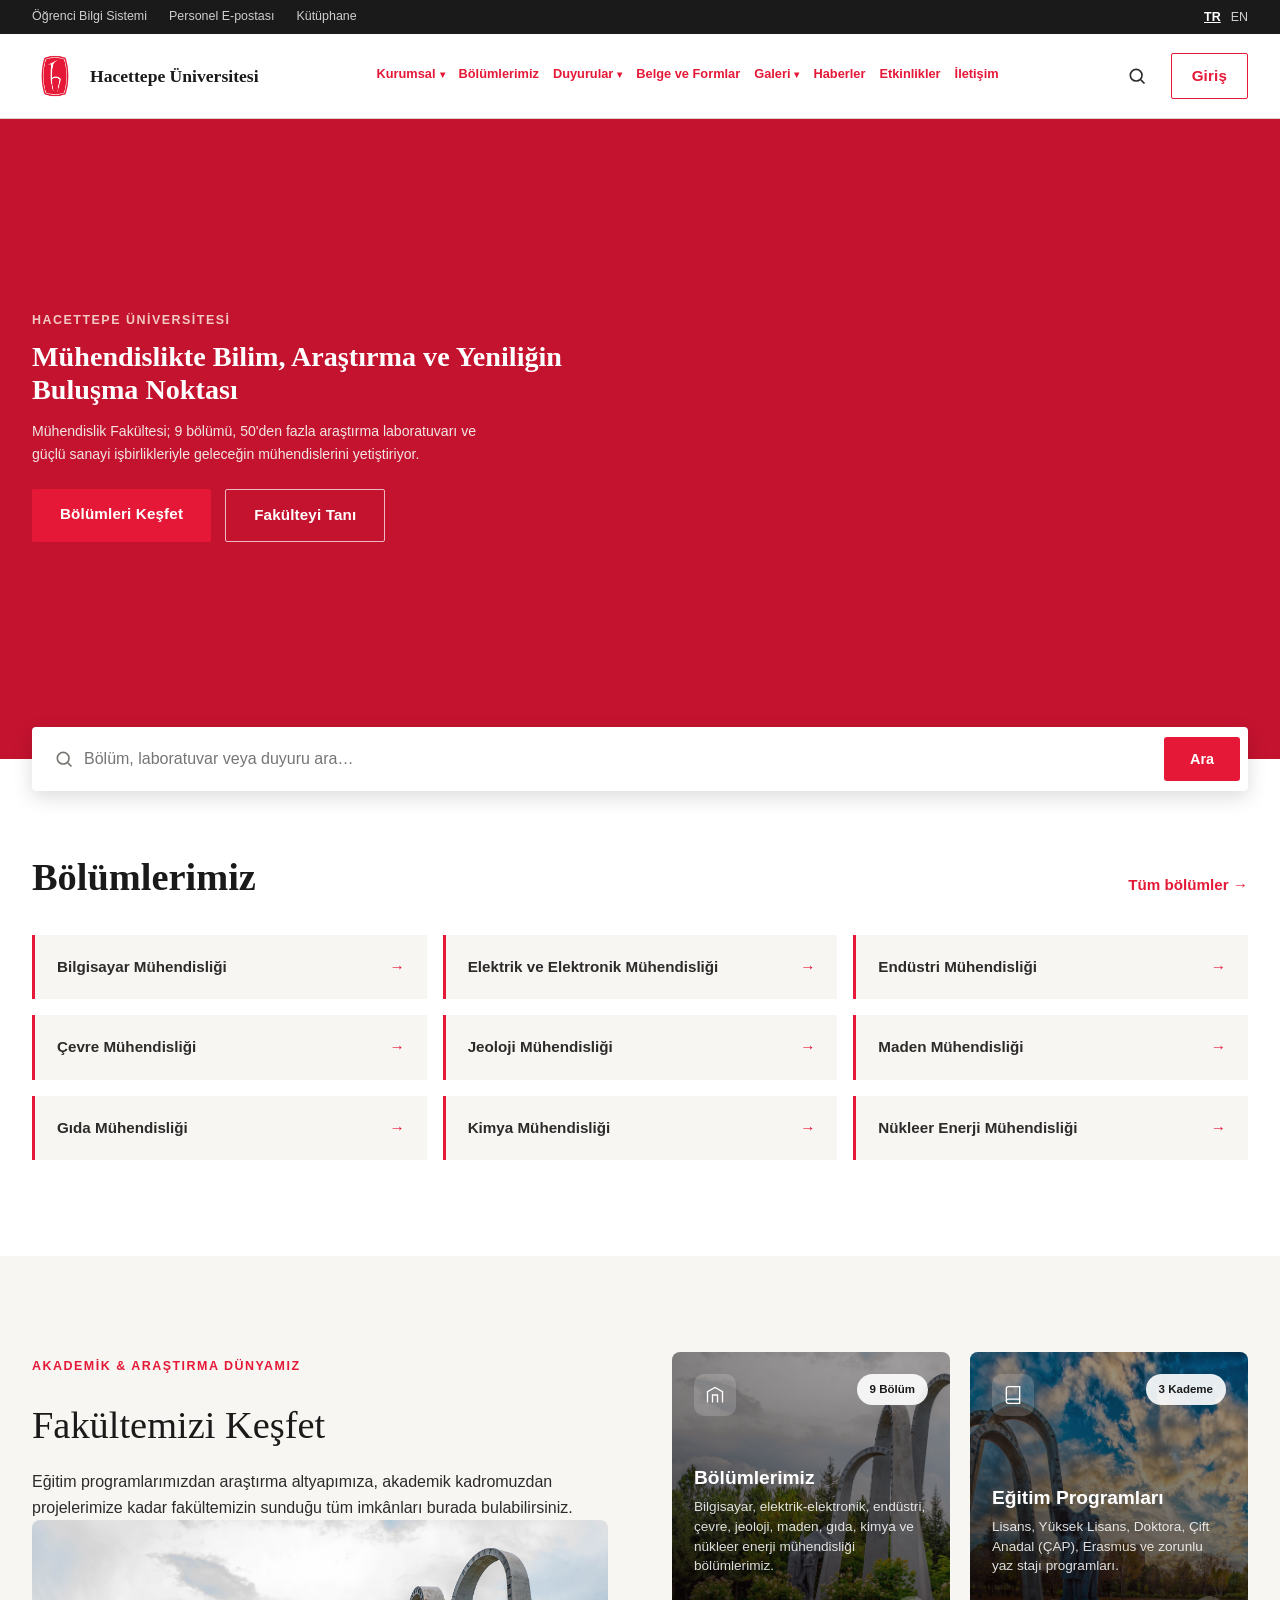
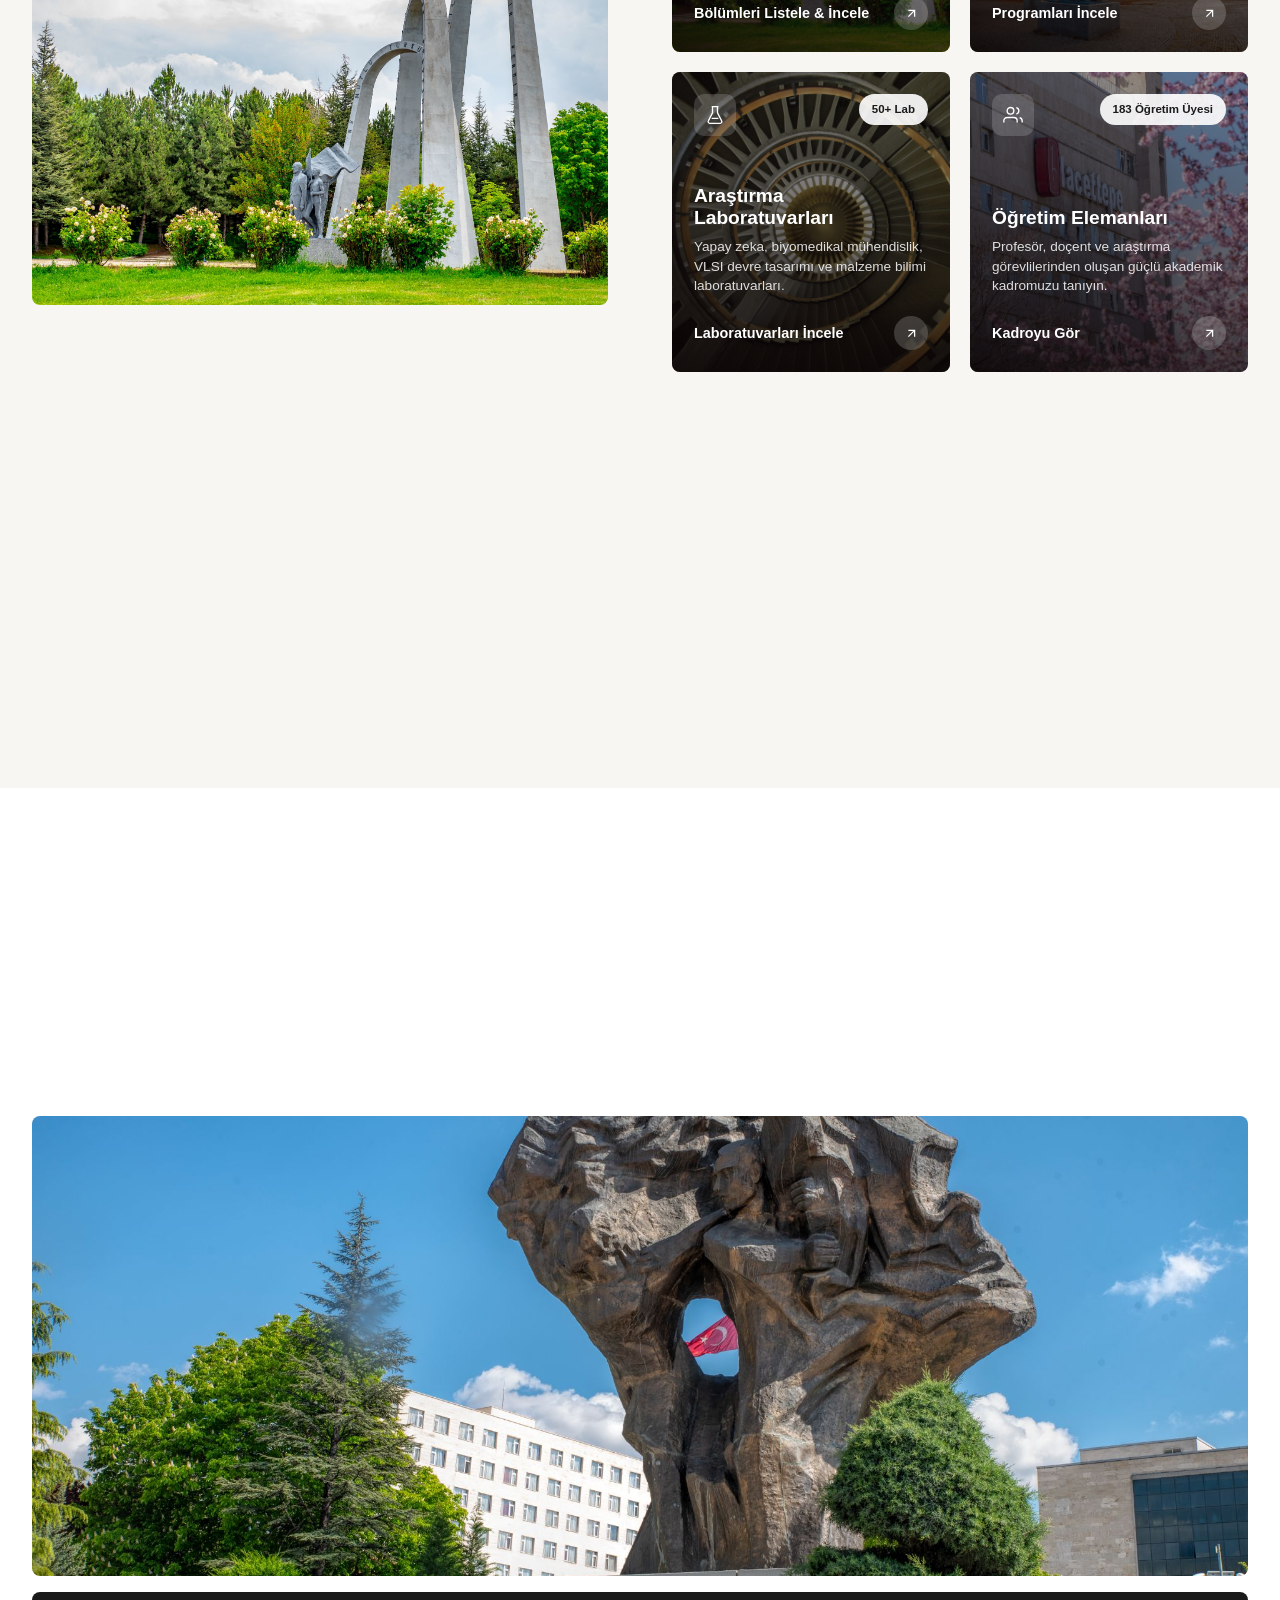
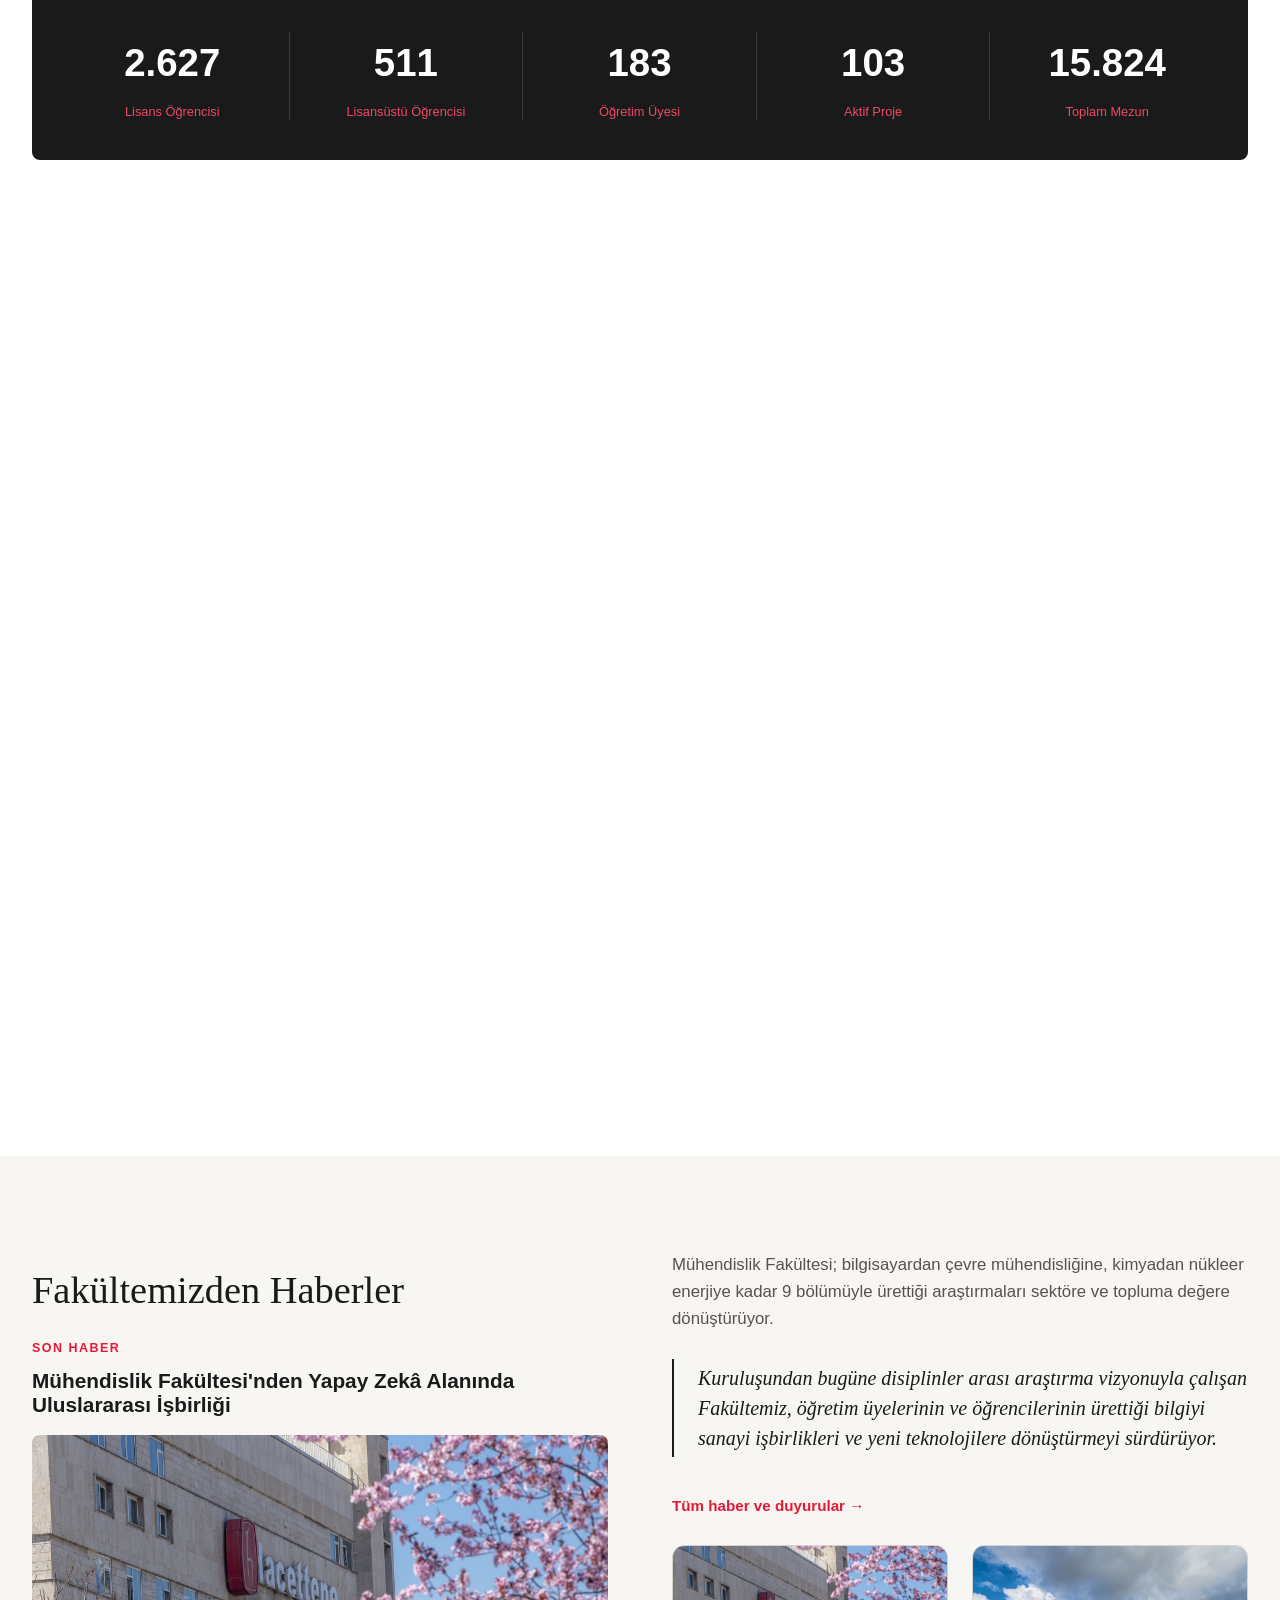
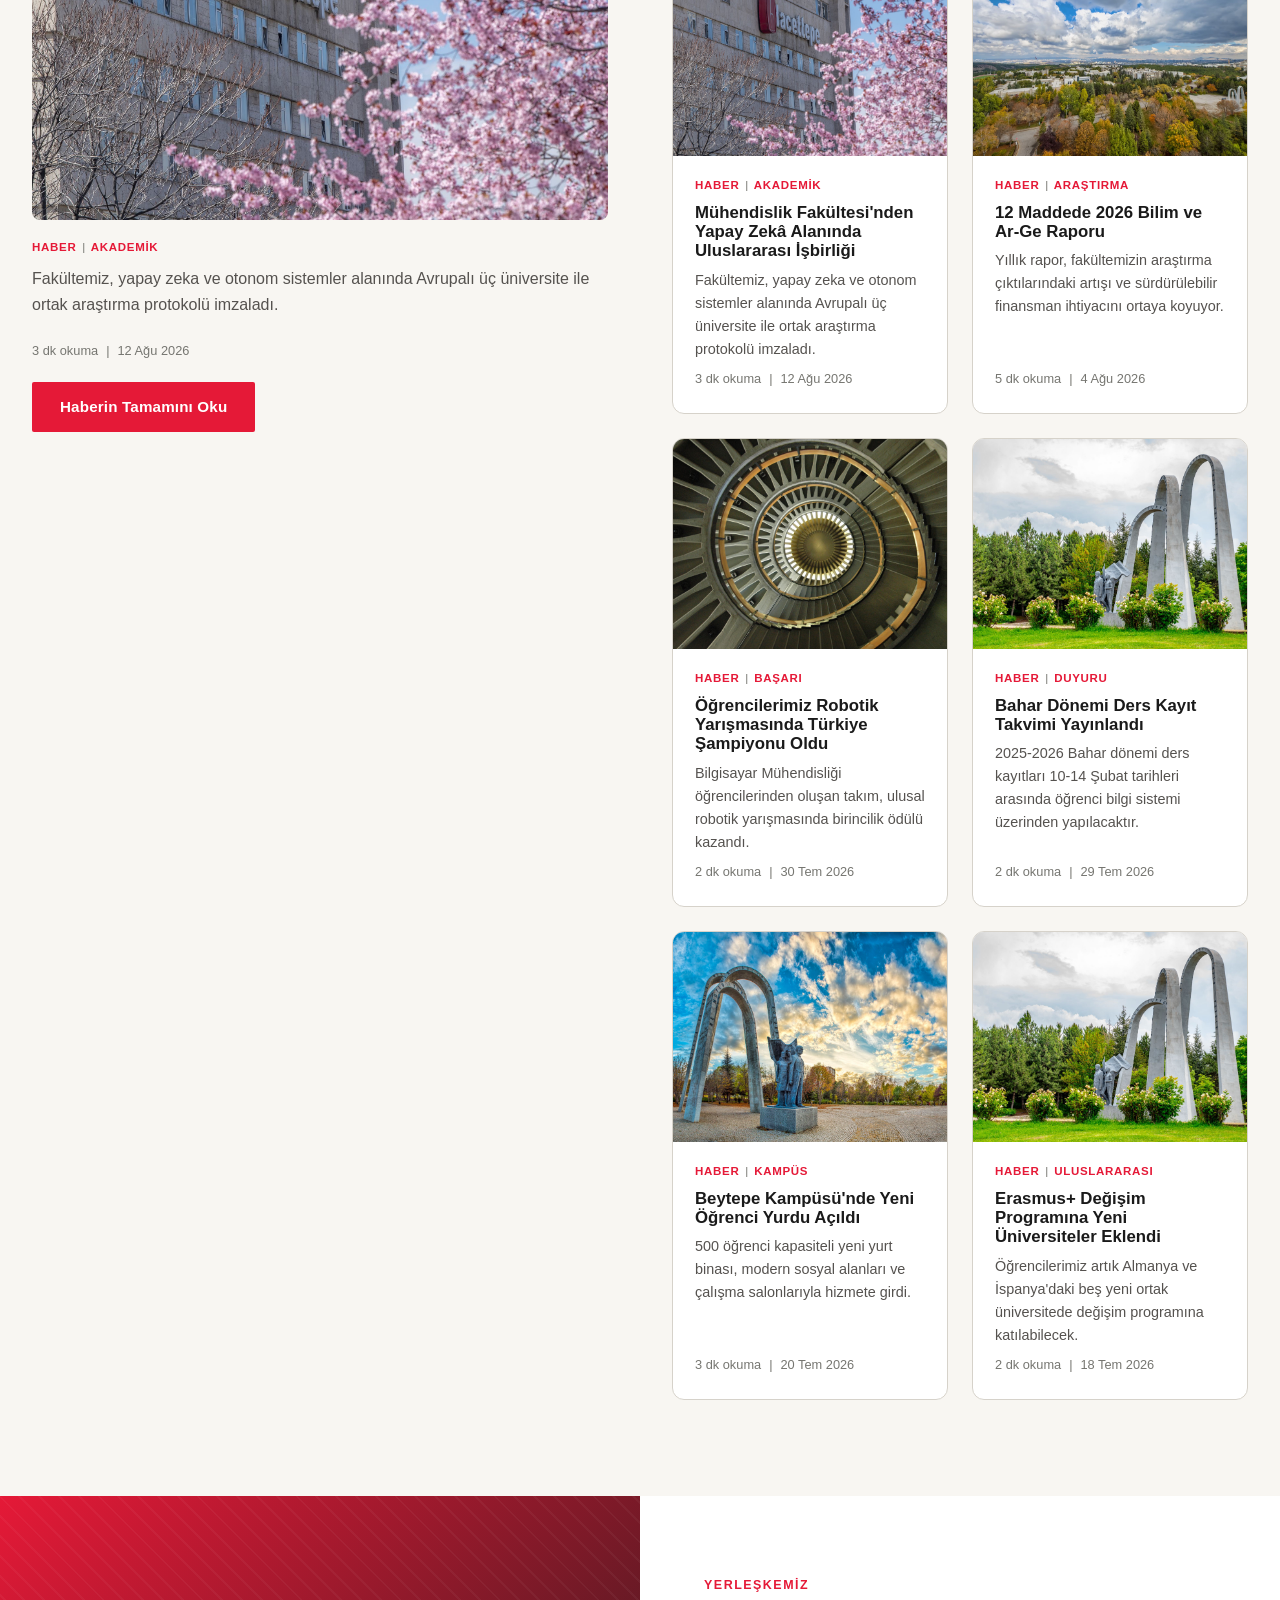
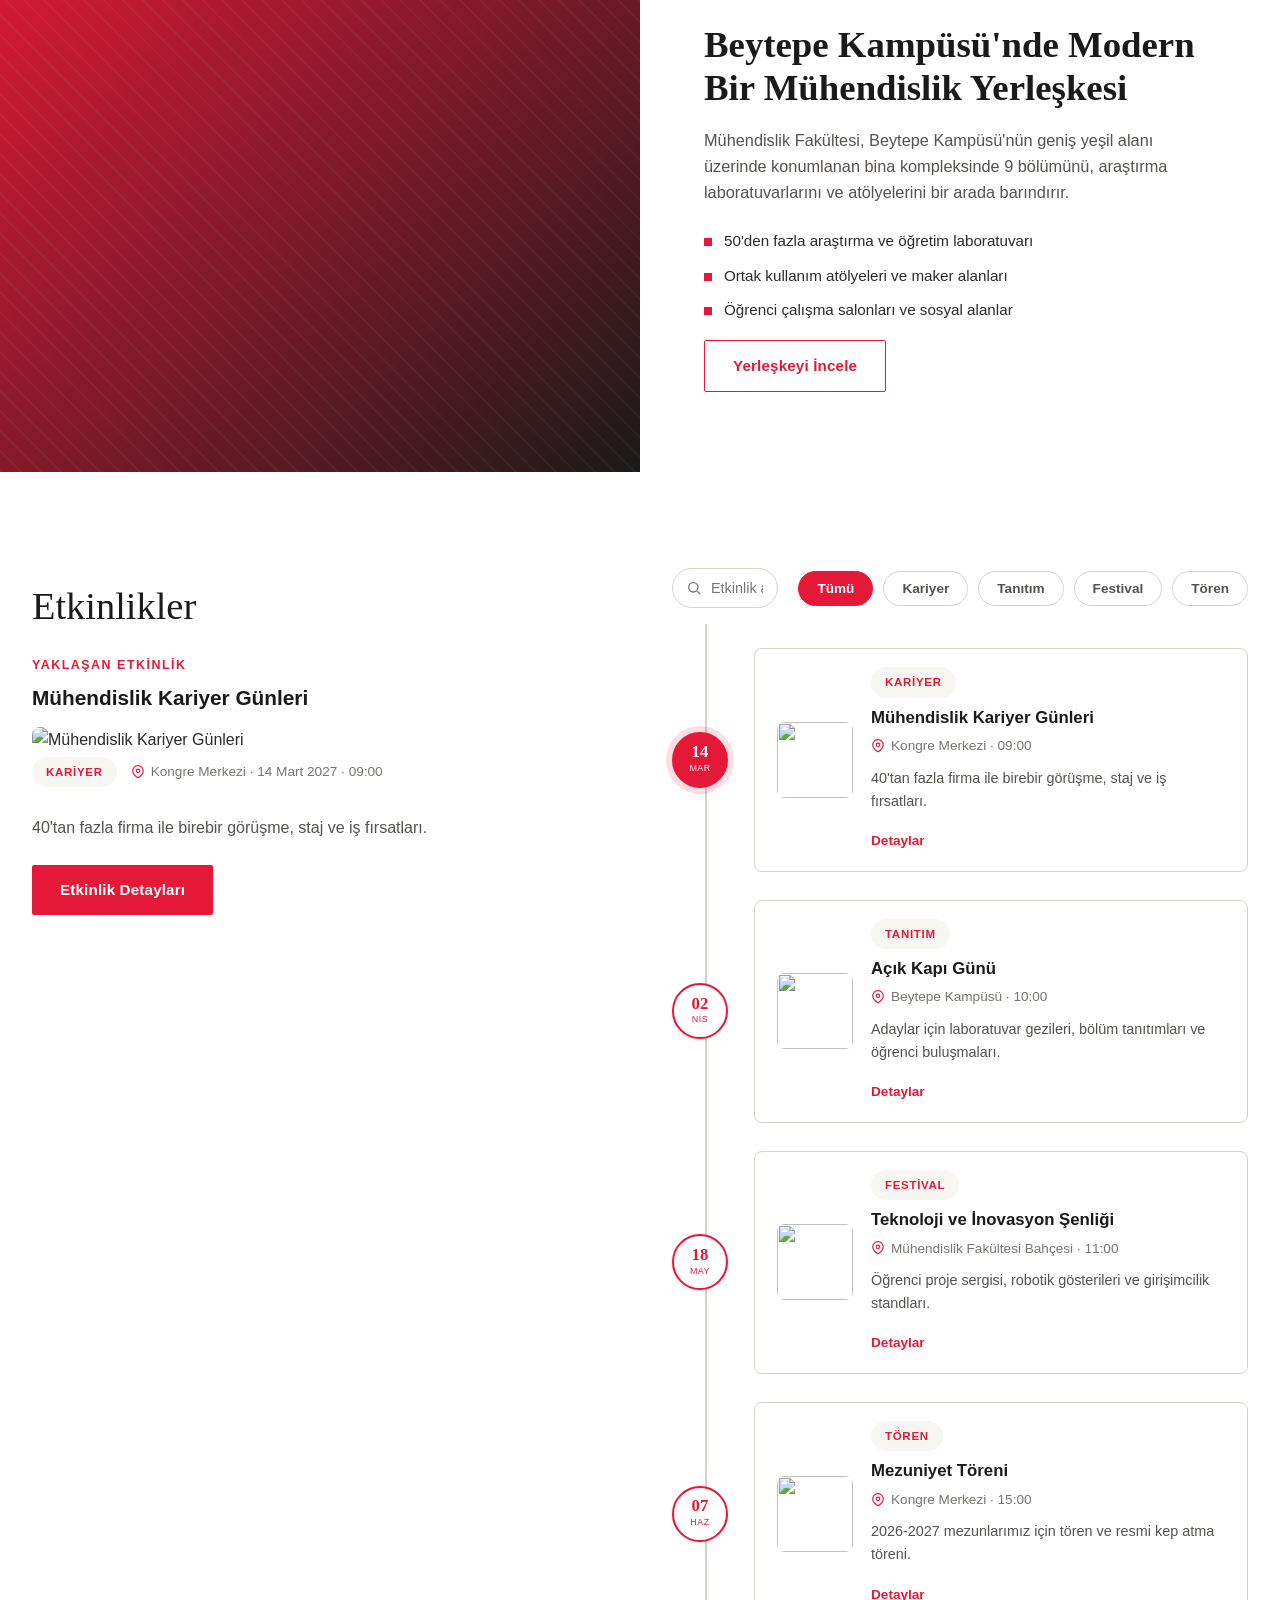
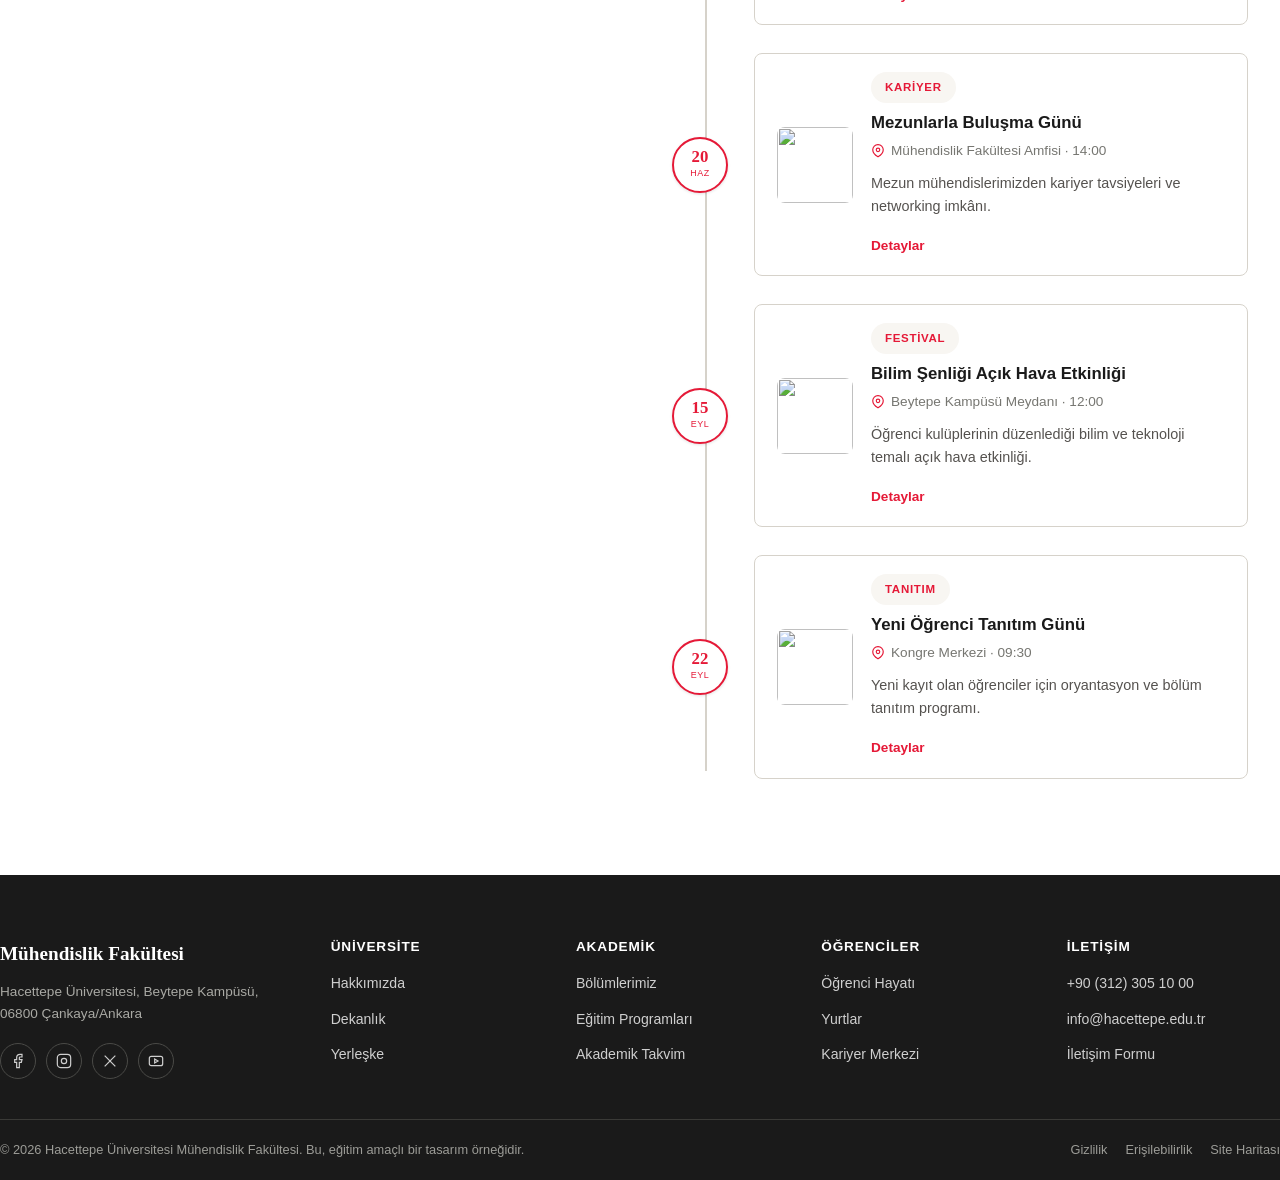
==== index.html @ c3ff2ba4 "ss" ====
<!DOCTYPE html>
<html lang="tr">
<head>
  <meta charset="UTF-8" />
  <meta name="viewport" content="width=device-width, initial-scale=1.0" />
  <title>Hacettepe Üniversitesi Mühendislik Fakültesi | Anasayfa</title>
  <meta name="description" content="Hacettepe Üniversitesi Mühendislik Fakültesi resmi web sitesi — bölümler, araştırma laboratuvarları, öğrenci hayatı ve duyurular." />
  <link rel="stylesheet" href="css/style.css" />
</head>
<body data-page="anasayfa">
  <a href="#main" class="skip-link">İçeriğe geç</a>

  <!-- ===================== ÜST YARDIMCI BAR ===================== -->
  <div class="utility-bar">
    <div class="container">
      <nav aria-label="Hızlı erişim">
        <ul>
          <li><a href="#">Öğrenci Bilgi Sistemi</a></li>
          <li><a href="#">Personel E-postası</a></li>
          <li><a href="#">Kütüphane</a></li>
        </ul>
      </nav>
      <div class="lang-switch">
        <button type="button" class="active">TR</button>
        <button type="button">EN</button>
      </div>
    </div>
  </div>

  <!-- ===================== BAŞLIK / NAVİGASYON ===================== -->
  <header class="site-header">
    <div class="container header-inner">
      <a href="index.html" class="brand">
        <img src="img/logo/hu-icon.png" alt="Hacettepe Üniversitesi Mühendislik Fakültesi" class="brand-mark" />
        <span class="brand-text">
          <span class="brand-name">Hacettepe Üniversitesi</span>
          <span class="brand-sub">Mühendislik Fakültesi</span>
        </span>
      </a>

      <nav class="primary-nav" aria-label="Ana menü">
        <ul>
          <li data-menu-item>
            <a href="hakkimizda.html" class="nav-link" data-nav-key="kurumsal" aria-expanded="false">
              Kurumsal <span class="nav-caret">▾</span>
            </a>
            <div class="mega-menu">
              <div>
                <span class="mega-col-title">Üniversite</span>
                <a href="hakkimizda.html">Tarihçe</a>
                <a href="hakkimizda.html#dekanlik">Dekanlık ve Yönetim</a>
                <a href="hakkimizda.html#yerleske">Yerleşkemiz</a>
              </div>
              <div>
                <span class="mega-col-title">Kurumsal</span>
                <a href="hakkimizda.html#sayilarla">Sayılarla Hacettepe</a>
                <a href="hakkimizda.html#kimlik">Kurumsal Kimlik</a>
                <a href="iletisim.html">İletişim Bilgileri</a>
              </div>
            </div>
          </li>

          <li>
            <a href="akademik.html" class="nav-link" data-nav-key="bolumlerimiz">Bölümlerimiz</a>
          </li>

          <li data-menu-item>
            <a href="#duyurular" class="nav-link" data-nav-key="duyurular" aria-expanded="false">
              Duyurular <span class="nav-caret">▾</span>
            </a>
            <div class="mega-menu">
              <div>
                <span class="mega-col-title">Duyuru Türleri</span>
                <a href="#duyurular">Akademik Duyurular</a>
                <a href="#duyurular">Sınav Duyuruları</a>
                <a href="#duyurular">İdari Duyurular</a>
              </div>
              <div>
                <span class="mega-col-title">Hızlı Erişim</span>
                <a href="#duyurular">Tüm Duyurular</a>
                <a href="#">Duyuru Arşivi</a>
                <a href="#">Akademik Takvim</a>
              </div>
            </div>
          </li>

          <li>
            <a href="belge-ve-formlar.html" class="nav-link" data-nav-key="belge-ve-formlar">Belge ve Formlar</a>
          </li>

          <li data-menu-item>
            <a href="ogrenci-hayati.html#galeri" class="nav-link" data-nav-key="galeri" aria-expanded="false">
              Galeri <span class="nav-caret">▾</span>
            </a>
            <div class="mega-menu">
              <div>
                <span class="mega-col-title">Görseller</span>
                <a href="ogrenci-hayati.html#galeri">Kampüs Galerisi</a>
                <a href="ogrenci-hayati.html#galeri">Etkinlik Galerisi</a>
              </div>
              <div>
                <span class="mega-col-title">Medya</span>
                <a href="#">Video Galerisi</a>
                <a href="ogrenci-hayati.html">Öğrenci Hayatı</a>
              </div>
            </div>
          </li>

          <li>
            <a href="#duyurular" class="nav-link" data-nav-key="haberler">Haberler</a>
          </li>

          <li>
            <a href="#etkinlikler" class="nav-link" data-nav-key="etkinlikler">Etkinlikler</a>
          </li>

          <li>
            <a href="iletisim.html" class="nav-link" data-nav-key="iletisim">İletişim</a>
          </li>
        </ul>
      </nav>

      <div class="header-actions">
        <button class="icon-btn search-desktop" data-search-open aria-label="Ara">
          <svg viewBox="0 0 24 24" fill="none" stroke="currentColor" stroke-width="2"><circle cx="11" cy="11" r="7"/><line x1="21" y1="21" x2="16.65" y2="16.65"/></svg>
        </button>
        <a href="#" class="btn btn-outline-dark" style="padding:10px 20px;">Giriş</a>
        <button class="menu-toggle" aria-label="Menüyü aç/kapat" aria-expanded="false">
          <span></span><span></span><span></span>
        </button>
      </div>
    </div>
  </header>

  <!-- Arama paneli -->
  <div class="search-overlay">
    <div class="search-panel">
      <div class="container">
        <button class="search-close" aria-label="Aramayı kapat">&times;</button>
        <form role="search">
          <input type="search" placeholder="Sitede ara: bölüm, akademisyen, duyuru…" aria-label="Site içi arama" />
          <button type="submit" class="search-submit">Ara</button>
        </form>
        <div class="search-suggest">
          <span>Popüler:</span>
          <a href="akademik.html">Bölümlerimiz</a>
          <a href="#">Akademik Takvim</a>
          <a href="ogrenci-hayati.html">Yurt Başvurusu</a>
          <a href="iletisim.html">İletişim</a>
        </div>
      </div>
    </div>
  </div>

  <main id="main">
    <!-- ===================== HERO ===================== -->
    <section class="hero">
      <video class="hero-bg" autoplay muted loop playsinline>
        <source src="video/video.mp4" type="video/mp4" />
      </video>
      <div class="container hero-inner">
        <span class="eyebrow">Hacettepe Üniversitesi</span>
        <h1>Mühendislikte Bilim, Araştırma ve Yeniliğin Buluşma Noktası</h1>
        <p class="lead">
          Mühendislik Fakültesi; 9 bölümü, 50'den fazla araştırma
          laboratuvarı ve güçlü sanayi işbirlikleriyle geleceğin
          mühendislerini yetiştiriyor.
        </p>
        <div class="hero-cta">
          <a href="akademik.html" class="btn btn-primary">Bölümleri Keşfet</a>
          <a href="hakkimizda.html" class="btn btn-outline">Fakülteyi Tanı</a>
        </div>
      </div>

      <div class="hero-search container">
        <form role="search">
          <svg viewBox="0 0 24 24" fill="none" stroke="#767671" stroke-width="2" width="20" height="20"><circle cx="11" cy="11" r="7"/><line x1="21" y1="21" x2="16.65" y2="16.65"/></svg>
          <input type="search" placeholder="Bölüm, laboratuvar veya duyuru ara…" aria-label="Ara" />
          <button type="submit">Ara</button>
        </form>
      </div>
    </section>

    <!-- ===================== BÖLÜMLERİMİZ ===================== -->
    <section class="departments-section">
      <div class="container">
        <div class="section-head reveal">
          <h2>Bölümlerimiz</h2>
          <a href="akademik.html" class="section-link">Tüm bölümler</a>
        </div>
        <div class="dept-grid">
          <a href="akademik.html" class="dept-chip reveal">Bilgisayar Mühendisliği</a>
          <a href="akademik.html" class="dept-chip reveal">Elektrik ve Elektronik Mühendisliği</a>
          <a href="akademik.html" class="dept-chip reveal">Endüstri Mühendisliği</a>
          <a href="akademik.html" class="dept-chip reveal">Çevre Mühendisliği</a>
          <a href="akademik.html" class="dept-chip reveal">Jeoloji Mühendisliği</a>
          <a href="akademik.html" class="dept-chip reveal">Maden Mühendisliği</a>
          <a href="akademik.html" class="dept-chip reveal">Gıda Mühendisliği</a>
          <a href="akademik.html" class="dept-chip reveal">Kimya Mühendisliği</a>
          <a href="akademik.html" class="dept-chip reveal">Nükleer Enerji Mühendisliği</a>
        </div>
      </div>
    </section>

    <!-- ===================== FAKÜLTEMİZİ KEŞFET ===================== -->
    <section class="discover-section">
      <div class="container sticky-split">
        <div class="sticky-col reveal">
          <span class="eyebrow">Akademik &amp; Araştırma Dünyamız</span>
          <h2 class="light-heading">Fakültemizi Keşfet</h2>
          <p class="lead-text">
            Eğitim programlarımızdan araştırma altyapımıza, akademik
            kadromuzdan projelerimize kadar fakültemizin sunduğu tüm
            imkânları burada bulabilirsiniz.
          </p>
          <div class="sticky-image">
            <img src="img/slider/slide-2.jpg" alt="Beytepe Kampüsü'ndeki kemer anıtı" />
          </div>
        </div>

        <div class="scroll-col">
          <div class="discover-grid">
            <a class="discover-card reveal" href="akademik.html">
              <img src="img/slider/slide-2.jpg" alt="" />
              <div class="discover-top">
                <span class="discover-icon"><svg viewBox="0 0 24 24" fill="none" stroke="currentColor" stroke-width="1.6"><path d="M3 21V8l9-5 9 5v13"/><path d="M9 21V12h6v9"/></svg></span>
                <span class="discover-badge">9 Bölüm</span>
              </div>
              <div class="discover-body">
                <h3>Bölümlerimiz</h3>
                <p>Bilgisayar, elektrik-elektronik, endüstri, çevre, jeoloji, maden, gıda, kimya ve nükleer enerji mühendisliği bölümlerimiz.</p>
                <div class="discover-footer">
                  <span class="link-label">Bölümleri Listele &amp; İncele</span>
                  <span class="discover-arrow"><svg viewBox="0 0 24 24" fill="none" stroke="currentColor" stroke-width="2"><line x1="7" y1="17" x2="17" y2="7"/><polyline points="7 7 17 7 17 17"/></svg></span>
                </div>
              </div>
            </a>

            <a class="discover-card reveal" href="akademik.html">
              <img src="img/slider/slide-1.jpg" alt="" />
              <div class="discover-top">
                <span class="discover-icon"><svg viewBox="0 0 24 24" fill="none" stroke="currentColor" stroke-width="1.6"><path d="M4 19.5A2.5 2.5 0 0 1 6.5 17H20"/><path d="M6.5 2H20v20H6.5A2.5 2.5 0 0 1 4 19.5v-15A2.5 2.5 0 0 1 6.5 2z"/></svg></span>
                <span class="discover-badge">3 Kademe</span>
              </div>
              <div class="discover-body">
                <h3>Eğitim Programları</h3>
                <p>Lisans, Yüksek Lisans, Doktora, Çift Anadal (ÇAP), Erasmus ve zorunlu yaz stajı programları.</p>
                <div class="discover-footer">
                  <span class="link-label">Programları İncele</span>
                  <span class="discover-arrow"><svg viewBox="0 0 24 24" fill="none" stroke="currentColor" stroke-width="2"><line x1="7" y1="17" x2="17" y2="7"/><polyline points="7 7 17 7 17 17"/></svg></span>
                </div>
              </div>
            </a>

            <a class="discover-card reveal" href="hakkimizda.html#laboratuvarlar">
              <img src="img/slider/slide-7824.jpg" alt="" />
              <div class="discover-top">
                <span class="discover-icon"><svg viewBox="0 0 24 24" fill="none" stroke="currentColor" stroke-width="1.6"><path d="M9 2v7.5L4 19a2 2 0 0 0 1.8 3h12.4a2 2 0 0 0 1.8-3l-5-9.5V2"/><line x1="8" y1="2" x2="16" y2="2"/><line x1="8" y1="16" x2="16" y2="16"/></svg></span>
                <span class="discover-badge">50+ Lab</span>
              </div>
              <div class="discover-body">
                <h3>Araştırma Laboratuvarları</h3>
                <p>Yapay zeka, biyomedikal mühendislik, VLSI devre tasarımı ve malzeme bilimi laboratuvarları.</p>
                <div class="discover-footer">
                  <span class="link-label">Laboratuvarları İncele</span>
                  <span class="discover-arrow"><svg viewBox="0 0 24 24" fill="none" stroke="currentColor" stroke-width="2"><line x1="7" y1="17" x2="17" y2="7"/><polyline points="7 7 17 7 17 17"/></svg></span>
                </div>
              </div>
            </a>

            <a class="discover-card reveal" href="hakkimizda.html">
              <img src="img/slider/slide-1731.jpg" alt="" />
              <div class="discover-top">
                <span class="discover-icon"><svg viewBox="0 0 24 24" fill="none" stroke="currentColor" stroke-width="1.6"><path d="M17 21v-2a4 4 0 0 0-4-4H5a4 4 0 0 0-4 4v2"/><circle cx="9" cy="7" r="4"/><path d="M23 21v-2a4 4 0 0 0-3-3.87"/><path d="M16 3.13a4 4 0 0 1 0 7.75"/></svg></span>
                <span class="discover-badge">183 Öğretim Üyesi</span>
              </div>
              <div class="discover-body">
                <h3>Öğretim Elemanları</h3>
                <p>Profesör, doçent ve araştırma görevlilerinden oluşan güçlü akademik kadromuzu tanıyın.</p>
                <div class="discover-footer">
                  <span class="link-label">Kadroyu Gör</span>
                  <span class="discover-arrow"><svg viewBox="0 0 24 24" fill="none" stroke="currentColor" stroke-width="2"><line x1="7" y1="17" x2="17" y2="7"/><polyline points="7 7 17 7 17 17"/></svg></span>
                </div>
              </div>
            </a>

            <a class="discover-card reveal" href="#">
              <img src="img/slider/slide-3.jpg" alt="" />
              <div class="discover-top">
                <span class="discover-icon"><svg viewBox="0 0 24 24" fill="none" stroke="currentColor" stroke-width="1.6"><path d="M4 19.5A2.5 2.5 0 0 1 6.5 17H20"/><path d="M6.5 2H20v20H6.5A2.5 2.5 0 0 1 4 19.5v-15A2.5 2.5 0 0 1 6.5 2z"/></svg></span>
                <span class="discover-badge">Hakemli</span>
              </div>
              <div class="discover-body">
                <h3>Dergiler</h3>
                <p>Mühendislik Bilimleri Dergisi ve bölümlerimize bağlı hakemli akademik yayınlara erişin.</p>
                <div class="discover-footer">
                  <span class="link-label">Dergileri Aç</span>
                  <span class="discover-arrow"><svg viewBox="0 0 24 24" fill="none" stroke="currentColor" stroke-width="2"><line x1="7" y1="17" x2="17" y2="7"/><polyline points="7 7 17 7 17 17"/></svg></span>
                </div>
              </div>
            </a>

            <a class="discover-card reveal" href="#">
              <img src="img/slider/slide-8613.jpg" alt="" />
              <div class="discover-top">
                <span class="discover-icon"><svg viewBox="0 0 24 24" fill="none" stroke="currentColor" stroke-width="1.6"><path d="M13 2 3 14h9l-1 8 10-12h-9l1-8z"/></svg></span>
                <span class="discover-badge">103 Proje</span>
              </div>
              <div class="discover-body">
                <h3>Projeler &amp; İşbirlikleri</h3>
                <p>TÜBİTAK destekli araştırmalar, AB Horizon Europe konsorsiyumları ve sanayi Ar-Ge işbirlikleri.</p>
                <div class="discover-footer">
                  <span class="link-label">Projeleri Göster</span>
                  <span class="discover-arrow"><svg viewBox="0 0 24 24" fill="none" stroke="currentColor" stroke-width="2"><line x1="7" y1="17" x2="17" y2="7"/><polyline points="7 7 17 7 17 17"/></svg></span>
                </div>
              </div>
            </a>
          </div>
        </div>
      </div>
    </section>

    <!-- ===================== RAKAMLARLA FAKÜLTEMİZ ===================== -->
    <section class="stats-band">
      <div class="container">
        <div class="stats-intro reveal">
          <h2>Rakamlarla Fakültemiz</h2>
          <p>
            Disiplinler arası araştırmalarımızı somut etkiye dönüştürmek için
            güçlü bir akademik kadroya, geniş bir öğrenci topluluğuna ve
            aktif araştırma projelerine sahibiz.
          </p>
          <a href="hakkimizda.html" class="badge-pill">Etkimiz</a>
        </div>

        <div class="stats-photo reveal">
          <img src="img/slider/slide-3.jpg" alt="Beytepe Kampüsü'ndeki anıt, akşam ışığında" />
        </div>

        <div class="stats-strip reveal">
          <div class="stats-grid">
            <div class="stat-item">
              <div class="stat-number" data-count-to="2627">0</div>
              <div class="stat-label">Lisans Öğrencisi</div>
            </div>
            <div class="stat-item">
              <div class="stat-number" data-count-to="511">0</div>
              <div class="stat-label">Lisansüstü Öğrencisi</div>
            </div>
            <div class="stat-item">
              <div class="stat-number" data-count-to="183">0</div>
              <div class="stat-label">Öğretim Üyesi</div>
            </div>
            <div class="stat-item">
              <div class="stat-number" data-count-to="103">0</div>
              <div class="stat-label">Aktif Proje</div>
            </div>
            <div class="stat-item">
              <div class="stat-number" data-count-to="15824">0</div>
              <div class="stat-label">Toplam Mezun</div>
            </div>
          </div>
        </div>
      </div>
    </section>

    <!-- ===================== TANITIM VİDEOSU ===================== -->
    <div class="video-fixed-layer">
      <video class="video-fixed-media" autoplay muted loop playsinline>
        <source src="video/video.mp4" type="video/mp4" />
      </video>
    </div>
    <section class="video-reveal-spacer"></section>

    <!-- ===================== HABERLER / DUYURULAR ===================== -->
    <section class="news-section" id="duyurular">
      <div class="container sticky-split">
        <div class="sticky-col reveal">
          <h2 class="light-heading">Fakültemizden Haberler</h2>
          <span class="eyebrow">Son Haber</span>
          <h3 class="featured-event-title">Mühendislik Fakültesi'nden Yapay Zekâ Alanında Uluslararası İşbirliği</h3>
          <div class="sticky-image">
            <img src="img/slider/slide-1731.jpg" alt="Mühendislik Fakültesi binası önünde çekilmiş tanıtım görüntüsü" />
          </div>
          <span class="newsfeed-tag featured-news-tag">Haber <span>|</span> Akademik</span>
          <p class="sticky-col-text">Fakültemiz, yapay zeka ve otonom sistemler alanında Avrupalı üç üniversite ile ortak araştırma protokolü imzaladı.</p>
          <div class="spotlight-meta featured-news-meta"><span>3 dk okuma</span><span>|</span><span>12 Ağu 2026</span></div>
          <a href="#" class="btn btn-primary">Haberin Tamamını Oku</a>
        </div>

        <div class="scroll-col">
          <p class="lead-text">
            Mühendislik Fakültesi; bilgisayardan çevre mühendisliğine, kimyadan
            nükleer enerjiye kadar 9 bölümüyle ürettiği araştırmaları sektöre
            ve topluma değere dönüştürüyor.
          </p>

          <blockquote class="pull-quote">
            Kuruluşundan bugüne disiplinler arası araştırma vizyonuyla
            çalışan Fakültemiz, öğretim üyelerinin ve öğrencilerinin
            ürettiği bilgiyi sanayi işbirlikleri ve yeni teknolojilere
            dönüştürmeyi sürdürüyor.
          </blockquote>

          <a href="#" class="section-link">Tüm haber ve duyurular</a>

          <div class="spotlight-grid" id="spotlight-grid">
            <a class="newsfeed-card reveal" href="#">
              <div class="newsfeed-media">
                <img src="img/slider/slide-1731.jpg" alt="Mühendislik Fakültesi binası önünde çekilmiş tanıtım görüntüsü" />
              </div>
              <div class="newsfeed-body">
                <span class="newsfeed-tag">Haber <span>|</span> Akademik</span>
                <h3>Mühendislik Fakültesi'nden Yapay Zekâ Alanında Uluslararası İşbirliği</h3>
                <p>Fakültemiz, yapay zeka ve otonom sistemler alanında Avrupalı üç üniversite ile ortak araştırma protokolü imzaladı.</p>
                <div class="spotlight-meta"><span>3 dk okuma</span><span>|</span><span>12 Ağu 2026</span></div>
              </div>
            </a>

            <a class="newsfeed-card reveal" href="#">
              <div class="newsfeed-media">
                <img src="img/slider/slide-8613.jpg" alt="Beytepe Kampüsü'nün kuş bakışı görünümü" />
              </div>
              <div class="newsfeed-body">
                <span class="newsfeed-tag">Haber <span>|</span> Araştırma</span>
                <h3>12 Maddede 2026 Bilim ve Ar-Ge Raporu</h3>
                <p>Yıllık rapor, fakültemizin araştırma çıktılarındaki artışı ve sürdürülebilir finansman ihtiyacını ortaya koyuyor.</p>
                <div class="spotlight-meta"><span>5 dk okuma</span><span>|</span><span>4 Ağu 2026</span></div>
              </div>
            </a>

            <a class="newsfeed-card reveal" href="#">
              <div class="newsfeed-media">
                <img src="img/slider/slide-7824.jpg" alt="Mühendislik Fakültesi'nde spiral bir merdiven boşluğu" />
              </div>
              <div class="newsfeed-body">
                <span class="newsfeed-tag">Haber <span>|</span> Başarı</span>
                <h3>Öğrencilerimiz Robotik Yarışmasında Türkiye Şampiyonu Oldu</h3>
                <p>Bilgisayar Mühendisliği öğrencilerinden oluşan takım, ulusal robotik yarışmasında birincilik ödülü kazandı.</p>
                <div class="spotlight-meta"><span>2 dk okuma</span><span>|</span><span>30 Tem 2026</span></div>
              </div>
            </a>

            <a class="newsfeed-card reveal" href="#">
              <div class="newsfeed-media">
                <img src="img/slider/slide-2.jpg" alt="Beytepe Kampüsü'ndeki kemer anıtı" />
              </div>
              <div class="newsfeed-body">
                <span class="newsfeed-tag">Haber <span>|</span> Duyuru</span>
                <h3>Bahar Dönemi Ders Kayıt Takvimi Yayınlandı</h3>
                <p>2025-2026 Bahar dönemi ders kayıtları 10-14 Şubat tarihleri arasında öğrenci bilgi sistemi üzerinden yapılacaktır.</p>
                <div class="spotlight-meta"><span>2 dk okuma</span><span>|</span><span>29 Tem 2026</span></div>
              </div>
            </a>

            <a class="newsfeed-card reveal" href="#">
              <div class="newsfeed-media">
                <img src="img/slider/slide-1.jpg" alt="Beytepe Kampüsü'ndeki anıt" />
              </div>
              <div class="newsfeed-body">
                <span class="newsfeed-tag">Haber <span>|</span> Kampüs</span>
                <h3>Beytepe Kampüsü'nde Yeni Öğrenci Yurdu Açıldı</h3>
                <p>500 öğrenci kapasiteli yeni yurt binası, modern sosyal alanları ve çalışma salonlarıyla hizmete girdi.</p>
                <div class="spotlight-meta"><span>3 dk okuma</span><span>|</span><span>20 Tem 2026</span></div>
              </div>
            </a>

            <a class="newsfeed-card reveal" href="#">
              <div class="newsfeed-media">
                <img src="img/slider/slide-2.jpg" alt="Beytepe Kampüsü'ndeki kemer anıtı" />
              </div>
              <div class="newsfeed-body">
                <span class="newsfeed-tag">Haber <span>|</span> Uluslararası</span>
                <h3>Erasmus+ Değişim Programına Yeni Üniversiteler Eklendi</h3>
                <p>Öğrencilerimiz artık Almanya ve İspanya'daki beş yeni ortak üniversitede değişim programına katılabilecek.</p>
                <div class="spotlight-meta"><span>2 dk okuma</span><span>|</span><span>18 Tem 2026</span></div>
              </div>
            </a>

          </div>
        </div>
      </div>
    </section>

    <!-- ===================== YERLEŞKE ===================== -->
    <section class="split-section">
      <div class="split-media tone-a"></div>
      <div class="split-text reveal">
        <span class="eyebrow">Yerleşkemiz</span>
        <h2>Beytepe Kampüsü'nde Modern Bir Mühendislik Yerleşkesi</h2>
        <p>
          Mühendislik Fakültesi, Beytepe Kampüsü'nün geniş yeşil alanı
          üzerinde konumlanan bina kompleksinde 9 bölümünü, araştırma
          laboratuvarlarını ve atölyelerini bir arada barındırır.
        </p>
        <ul class="split-list" id="laboratuvarlar">
          <li>50'den fazla araştırma ve öğretim laboratuvarı</li>
          <li>Ortak kullanım atölyeleri ve maker alanları</li>
          <li>Öğrenci çalışma salonları ve sosyal alanlar</li>
        </ul>
        <div>
          <a href="hakkimizda.html#yerleske" class="btn btn-outline-dark">Yerleşkeyi İncele</a>
        </div>
      </div>
    </section>

    <!-- ===================== ETKİNLİKLER ===================== -->
    <section class="events-section" id="etkinlikler">
      <div class="container sticky-split">
        <div class="sticky-col reveal">
          <h2 class="light-heading">Etkinlikler</h2>
          <span class="eyebrow">Yaklaşan Etkinlik</span>
          <h3 class="featured-event-title">Mühendislik Kariyer Günleri</h3>
          <div class="sticky-image">
            <img src="https://picsum.photos/seed/hu-event-1/700/500" alt="Mühendislik Kariyer Günleri" />
          </div>
          <div class="featured-event-meta">
            <span class="event-category">Kariyer</span>
            <div class="event-location">
              <svg viewBox="0 0 24 24" fill="none" stroke="currentColor" stroke-width="2"><path d="M21 10c0 7-9 12-9 12s-9-5-9-12a9 9 0 1 1 18 0z"/><circle cx="12" cy="10" r="3"/></svg>
              <span>Kongre Merkezi · 14 Mart 2027 · 09:00</span>
            </div>
          </div>
          <p class="sticky-col-text">40'tan fazla firma ile birebir görüşme, staj ve iş fırsatları.</p>
          <a href="#" class="btn btn-primary">Etkinlik Detayları</a>
        </div>

        <div class="scroll-col">

          <div class="events-toolbar reveal">
            <div class="event-search-box">
              <svg viewBox="0 0 24 24" fill="none" stroke="currentColor" stroke-width="2"><circle cx="11" cy="11" r="7"/><line x1="21" y1="21" x2="16.65" y2="16.65"/></svg>
              <input type="text" data-event-search="#events-grid" placeholder="Etkinlik ara…" aria-label="Etkinlik ara" />
            </div>
            <div class="filter-bar" data-filter-for="#events-grid">
              <button class="filter-chip active" data-filter="all">Tümü</button>
              <button class="filter-chip" data-filter="kariyer">Kariyer</button>
              <button class="filter-chip" data-filter="tanitim">Tanıtım</button>
              <button class="filter-chip" data-filter="festival">Festival</button>
              <button class="filter-chip" data-filter="toren">Tören</button>
            </div>
          </div>

          <div class="events-timeline" id="events-grid">
            <a class="timeline-item reveal" data-category="kariyer" href="#">
              <div class="timeline-node" data-event-date="2027-03-14">
                <span class="day"></span>
                <span class="month"></span>
              </div>
              <div class="timeline-content">
                <img class="timeline-thumb" src="https://picsum.photos/seed/hu-event-1/160/160" alt="" />
                <div class="timeline-text">
                  <span class="event-category">Kariyer</span>
                  <h3>Mühendislik Kariyer Günleri</h3>
                  <div class="event-location">
                    <svg viewBox="0 0 24 24" fill="none" stroke="currentColor" stroke-width="2"><path d="M21 10c0 7-9 12-9 12s-9-5-9-12a9 9 0 1 1 18 0z"/><circle cx="12" cy="10" r="3"/></svg>
                    <span>Kongre Merkezi · 09:00</span>
                  </div>
                  <p class="event-desc">40'tan fazla firma ile birebir görüşme, staj ve iş fırsatları.</p>
                  <span class="event-cta">Detaylar</span>
                </div>
              </div>
            </a>

            <a class="timeline-item reveal" data-category="tanitim" href="#">
              <div class="timeline-node" data-event-date="2027-04-02">
                <span class="day"></span>
                <span class="month"></span>
              </div>
              <div class="timeline-content">
                <img class="timeline-thumb" src="https://picsum.photos/seed/hu-event-2/160/160" alt="" />
                <div class="timeline-text">
                  <span class="event-category">Tanıtım</span>
                  <h3>Açık Kapı Günü</h3>
                  <div class="event-location">
                    <svg viewBox="0 0 24 24" fill="none" stroke="currentColor" stroke-width="2"><path d="M21 10c0 7-9 12-9 12s-9-5-9-12a9 9 0 1 1 18 0z"/><circle cx="12" cy="10" r="3"/></svg>
                    <span>Beytepe Kampüsü · 10:00</span>
                  </div>
                  <p class="event-desc">Adaylar için laboratuvar gezileri, bölüm tanıtımları ve öğrenci buluşmaları.</p>
                  <span class="event-cta">Detaylar</span>
                </div>
              </div>
            </a>

            <a class="timeline-item reveal" data-category="festival" href="#">
              <div class="timeline-node" data-event-date="2027-05-18">
                <span class="day"></span>
                <span class="month"></span>
              </div>
              <div class="timeline-content">
                <img class="timeline-thumb" src="https://picsum.photos/seed/hu-event-3/160/160" alt="" />
                <div class="timeline-text">
                  <span class="event-category">Festival</span>
                  <h3>Teknoloji ve İnovasyon Şenliği</h3>
                  <div class="event-location">
                    <svg viewBox="0 0 24 24" fill="none" stroke="currentColor" stroke-width="2"><path d="M21 10c0 7-9 12-9 12s-9-5-9-12a9 9 0 1 1 18 0z"/><circle cx="12" cy="10" r="3"/></svg>
                    <span>Mühendislik Fakültesi Bahçesi · 11:00</span>
                  </div>
                  <p class="event-desc">Öğrenci proje sergisi, robotik gösterileri ve girişimcilik standları.</p>
                  <span class="event-cta">Detaylar</span>
                </div>
              </div>
            </a>

            <a class="timeline-item reveal" data-category="toren" href="#">
              <div class="timeline-node" data-event-date="2027-06-07">
                <span class="day"></span>
                <span class="month"></span>
              </div>
              <div class="timeline-content">
                <img class="timeline-thumb" src="https://picsum.photos/seed/hu-event-4/160/160" alt="" />
                <div class="timeline-text">
                  <span class="event-category">Tören</span>
                  <h3>Mezuniyet Töreni</h3>
                  <div class="event-location">
                    <svg viewBox="0 0 24 24" fill="none" stroke="currentColor" stroke-width="2"><path d="M21 10c0 7-9 12-9 12s-9-5-9-12a9 9 0 1 1 18 0z"/><circle cx="12" cy="10" r="3"/></svg>
                    <span>Kongre Merkezi · 15:00</span>
                  </div>
                  <p class="event-desc">2026-2027 mezunlarımız için tören ve resmi kep atma töreni.</p>
                  <span class="event-cta">Detaylar</span>
                </div>
              </div>
            </a>

            <a class="timeline-item reveal" data-category="kariyer" href="#">
              <div class="timeline-node" data-event-date="2027-06-20">
                <span class="day"></span>
                <span class="month"></span>
              </div>
              <div class="timeline-content">
                <img class="timeline-thumb" src="https://picsum.photos/seed/hu-event-5/160/160" alt="" />
                <div class="timeline-text">
                  <span class="event-category">Kariyer</span>
                  <h3>Mezunlarla Buluşma Günü</h3>
                  <div class="event-location">
                    <svg viewBox="0 0 24 24" fill="none" stroke="currentColor" stroke-width="2"><path d="M21 10c0 7-9 12-9 12s-9-5-9-12a9 9 0 1 1 18 0z"/><circle cx="12" cy="10" r="3"/></svg>
                    <span>Mühendislik Fakültesi Amfisi · 14:00</span>
                  </div>
                  <p class="event-desc">Mezun mühendislerimizden kariyer tavsiyeleri ve networking imkânı.</p>
                  <span class="event-cta">Detaylar</span>
                </div>
              </div>
            </a>

            <a class="timeline-item reveal" data-category="festival" href="#">
              <div class="timeline-node" data-event-date="2027-09-15">
                <span class="day"></span>
                <span class="month"></span>
              </div>
              <div class="timeline-content">
                <img class="timeline-thumb" src="https://picsum.photos/seed/hu-event-6/160/160" alt="" />
                <div class="timeline-text">
                  <span class="event-category">Festival</span>
                  <h3>Bilim Şenliği Açık Hava Etkinliği</h3>
                  <div class="event-location">
                    <svg viewBox="0 0 24 24" fill="none" stroke="currentColor" stroke-width="2"><path d="M21 10c0 7-9 12-9 12s-9-5-9-12a9 9 0 1 1 18 0z"/><circle cx="12" cy="10" r="3"/></svg>
                    <span>Beytepe Kampüsü Meydanı · 12:00</span>
                  </div>
                  <p class="event-desc">Öğrenci kulüplerinin düzenlediği bilim ve teknoloji temalı açık hava etkinliği.</p>
                  <span class="event-cta">Detaylar</span>
                </div>
              </div>
            </a>

            <a class="timeline-item reveal" data-category="tanitim" href="#">
              <div class="timeline-node" data-event-date="2027-09-22">
                <span class="day"></span>
                <span class="month"></span>
              </div>
              <div class="timeline-content">
                <img class="timeline-thumb" src="https://picsum.photos/seed/hu-event-7/160/160" alt="" />
                <div class="timeline-text">
                  <span class="event-category">Tanıtım</span>
                  <h3>Yeni Öğrenci Tanıtım Günü</h3>
                  <div class="event-location">
                    <svg viewBox="0 0 24 24" fill="none" stroke="currentColor" stroke-width="2"><path d="M21 10c0 7-9 12-9 12s-9-5-9-12a9 9 0 1 1 18 0z"/><circle cx="12" cy="10" r="3"/></svg>
                    <span>Kongre Merkezi · 09:30</span>
                  </div>
                  <p class="event-desc">Yeni kayıt olan öğrenciler için oryantasyon ve bölüm tanıtım programı.</p>
                  <span class="event-cta">Detaylar</span>
                </div>
              </div>
            </a>
          </div>
        </div>
      </div>
    </section>

  </main>

  <!-- ===================== FOOTER ===================== -->
  <footer class="site-footer">
    <div class="container footer-top">
      <div class="footer-brand">
        <span class="brand-name">Mühendislik Fakültesi</span>
        <p>Hacettepe Üniversitesi, Beytepe Kampüsü, 06800 Çankaya/Ankara</p>
        <div class="social-row">
          <a href="#" aria-label="Facebook"><svg viewBox="0 0 24 24" fill="none" stroke="currentColor" stroke-width="1.8"><path d="M18 2h-3a5 5 0 0 0-5 5v3H7v4h3v8h4v-8h3l1-4h-4V7a1 1 0 0 1 1-1h3z"/></svg></a>
          <a href="#" aria-label="Instagram"><svg viewBox="0 0 24 24" fill="none" stroke="currentColor" stroke-width="1.8"><rect x="2" y="2" width="20" height="20" rx="5"/><circle cx="12" cy="12" r="4"/><line x1="17.5" y1="6.5" x2="17.5" y2="6.5"/></svg></a>
          <a href="#" aria-label="X / Twitter"><svg viewBox="0 0 24 24" fill="none" stroke="currentColor" stroke-width="1.8"><line x1="4" y1="4" x2="20" y2="20"/><line x1="20" y1="4" x2="4" y2="20"/></svg></a>
          <a href="#" aria-label="YouTube"><svg viewBox="0 0 24 24" fill="none" stroke="currentColor" stroke-width="1.8"><rect x="2" y="5" width="20" height="14" rx="3"/><polygon points="10 9 15 12 10 15 10 9"/></svg></a>
        </div>
      </div>
      <div class="footer-col">
        <h4>Üniversite</h4>
        <ul>
          <li><a href="hakkimizda.html">Hakkımızda</a></li>
          <li><a href="hakkimizda.html#dekanlik">Dekanlık</a></li>
          <li><a href="hakkimizda.html#yerleske">Yerleşke</a></li>
        </ul>
      </div>
      <div class="footer-col">
        <h4>Akademik</h4>
        <ul>
          <li><a href="akademik.html">Bölümlerimiz</a></li>
          <li><a href="akademik.html">Eğitim Programları</a></li>
          <li><a href="#">Akademik Takvim</a></li>
        </ul>
      </div>
      <div class="footer-col">
        <h4>Öğrenciler</h4>
        <ul>
          <li><a href="ogrenci-hayati.html">Öğrenci Hayatı</a></li>
          <li><a href="ogrenci-hayati.html">Yurtlar</a></li>
          <li><a href="#">Kariyer Merkezi</a></li>
        </ul>
      </div>
      <div class="footer-col">
        <h4>İletişim</h4>
        <ul>
          <li><a href="tel:+903123051000">+90 (312) 305 10 00</a></li>
          <li><a href="mailto:info@hacettepe.edu.tr">info@hacettepe.edu.tr</a></li>
          <li><a href="iletisim.html">İletişim Formu</a></li>
        </ul>
      </div>
    </div>
    <div class="container footer-bottom">
      <span>&copy; 2026 Hacettepe Üniversitesi Mühendislik Fakültesi. Bu, eğitim amaçlı bir tasarım örneğidir.</span>
      <ul>
        <li><a href="#">Gizlilik</a></li>
        <li><a href="#">Erişilebilirlik</a></li>
        <li><a href="#">Site Haritası</a></li>
      </ul>
    </div>
  </footer>

  <button class="back-to-top" aria-label="Yukarı çık">
    <svg viewBox="0 0 24 24" fill="none" stroke="currentColor" stroke-width="2" width="20" height="20"><line x1="12" y1="19" x2="12" y2="5"/><polyline points="5 12 12 5 19 12"/></svg>
  </button>

  <script src="js/script.js"></script>
</body>
</html>
---- css/style.css ----
/* ==========================================================================
   Hacettepe Üniversitesi — ortak stil dosyası
   Stanford University (stanford.edu) sitesinin tasarım dilinden esinlenildi:
   geniş nefes alanı, kart tabanlı hızlı bağlantılar, büyük hero görseli ve
   mega-menü navigasyon.
   ========================================================================== */

:root {
  /* Hacettepe kurumsal renk paleti — logo dosyasından örneklenen gerçek kırmızı: #E51937 */
  --hu-red: #e51937;
  --hu-red-dark: #c4132f;
  --hu-red-light: #ec4a64;
  --hu-black: #1a1a1a;
  --hu-gray-900: #2b2b2b;
  --hu-gray-700: #55524f;
  --hu-gray-500: #767671;
  --hu-gray-300: #d6d2ca;
  --hu-gray-100: #f4f2ee;
  --hu-white: #ffffff;
  --hu-cream: #f8f6f2;

  --font-serif: "Georgia", "Times New Roman", serif;
  --font-sans: "Helvetica Neue", Arial, "Segoe UI", sans-serif;

  --max-width: 1400px;
  --header-height: 84px;
  --utility-height: 34px;

  --transition: 0.25s ease;
  --shadow-sm: 0 1px 3px rgba(0, 0, 0, 0.12);
  --shadow-md: 0 6px 20px rgba(0, 0, 0, 0.14);
}

/* ---------- Reset ---------- */
* {
  margin: 0;
  padding: 0;
  box-sizing: border-box;
}

html {
  scroll-behavior: smooth;
  font-size: 16px;
}

body {
  font-family: var(--font-sans);
  color: var(--hu-gray-900);
  background: var(--hu-white);
  line-height: 1.6;
  overflow-x: hidden;
}

img {
  max-width: 100%;
  display: block;
}

a {
  color: inherit;
  text-decoration: none;
}

ul {
  list-style: none;
}

button {
  font-family: inherit;
  cursor: pointer;
  border: none;
  background: none;
}

h1, h2, h3, h4 {
  font-family: var(--font-serif);
  font-weight: 700;
  line-height: 1.15;
  color: var(--hu-black);
}

.container {
  max-width: var(--max-width);
  margin: 0 auto;
  padding: 0 32px;
}

.eyebrow {
  display: inline-block;
  font-size: 0.78rem;
  letter-spacing: 0.12em;
  text-transform: uppercase;
  color: var(--hu-red);
  font-weight: 700;
  margin-bottom: 10px;
}

.section-head {
  display: flex;
  align-items: baseline;
  justify-content: space-between;
  gap: 24px;
  margin-bottom: 36px;
  flex-wrap: wrap;
}

.section-head h2 {
  font-size: clamp(1.7rem, 3vw, 2.4rem);
}

.section-link {
  font-weight: 600;
  font-size: 0.95rem;
  color: var(--hu-red);
  white-space: nowrap;
  border-bottom: 1px solid transparent;
  transition: border-color var(--transition);
}

.section-link:hover {
  border-color: var(--hu-red);
}

.section-link::after {
  content: " \2192";
}

.btn {
  display: inline-block;
  padding: 13px 28px;
  font-size: 0.95rem;
  font-weight: 600;
  border-radius: 2px;
  transition: all var(--transition);
  letter-spacing: 0.01em;
}

.btn-primary {
  background: var(--hu-red);
  color: var(--hu-white);
}

.btn-primary:hover {
  background: var(--hu-red-dark);
}

.btn-outline {
  background: transparent;
  color: var(--hu-white);
  border: 1px solid rgba(255, 255, 255, 0.7);
}

.btn-outline:hover {
  background: rgba(255, 255, 255, 0.15);
}

.btn-outline-dark {
  background: transparent;
  color: var(--hu-red);
  border: 1px solid var(--hu-red);
}

.btn-outline-dark:hover {
  background: var(--hu-red);
  color: var(--hu-white);
}

/* ---------- Skip link (erişilebilirlik) ---------- */
.skip-link {
  position: absolute;
  left: -9999px;
  top: 0;
  background: var(--hu-red);
  color: #fff;
  padding: 10px 18px;
  z-index: 2000;
}

.skip-link:focus {
  left: 12px;
  top: 12px;
}

/* ==========================================================================
   Üst yardımcı bar
   ========================================================================== */
.utility-bar {
  background: var(--hu-black);
  color: #cfcfcf;
  font-size: 0.78rem;
  height: var(--utility-height);
}

.utility-bar .container {
  height: 100%;
  display: flex;
  align-items: center;
  justify-content: space-between;
}

.utility-bar nav ul {
  display: flex;
  gap: 22px;
}

.utility-bar a {
  transition: color var(--transition);
}

.utility-bar a:hover {
  color: #fff;
}

.utility-bar .lang-switch {
  display: flex;
  gap: 10px;
}

.utility-bar .lang-switch button {
  color: #cfcfcf;
  font-size: 0.78rem;
}

.utility-bar .lang-switch button.active {
  color: #fff;
  font-weight: 700;
  text-decoration: underline;
}

/* ==========================================================================
   Ana başlık / navigasyon
   ========================================================================== */
.site-header {
  position: sticky;
  top: 0;
  z-index: 1000;
  background: var(--hu-white);
  border-bottom: 1px solid var(--hu-gray-300);
  transition: box-shadow var(--transition);
}

.site-header.is-scrolled {
  box-shadow: var(--shadow-sm);
}

.header-inner {
  display: flex;
  align-items: center;
  justify-content: space-between;
  height: var(--header-height);
  gap: 24px;
}

.brand {
  display: flex;
  align-items: center;
  gap: 12px;
  flex-shrink: 0;
}

.brand-mark {
  width: 46px;
  height: 46px;
  object-fit: contain;
  flex-shrink: 0;
}

.brand-text {
  display: flex;
  flex-direction: column;
  line-height: 1.15;
}

.brand-text .brand-name {
  font-family: var(--font-serif);
  font-weight: 700;
  font-size: 1.1rem;
  color: var(--hu-black);
}

.brand-text .brand-sub {
  font-size: 0.68rem;
  letter-spacing: 0.08em;
  text-transform: uppercase;
  color: var(--hu-gray-500);
}

/* Primary nav */
.primary-nav {
  flex: 1;
  display: flex;
  justify-content: center;
}

.primary-nav > ul {
  display: flex;
  gap: 0;
}

.primary-nav > ul > li {
  position: relative;
}

.nav-link {
  display: flex;
  align-items: center;
  gap: 4px;
  padding: 14px 10px;
  font-weight: 600;
  font-size: 0.86rem;
  white-space: nowrap;
  color: var(--hu-red);
  border-bottom: 3px solid transparent;
  transition: color var(--transition), border-color var(--transition);
}

.nav-link:hover,
.nav-link[aria-expanded="true"],
.primary-nav li.active > .nav-link {
  color: var(--hu-red-dark);
  border-color: var(--hu-red-dark);
}

.nav-caret {
  font-size: 0.6rem;
  transition: transform var(--transition);
}

.nav-link[aria-expanded="true"] .nav-caret {
  transform: rotate(180deg);
}

/* Mega menu */
.mega-menu {
  position: absolute;
  top: 100%;
  left: 50%;
  transform: translateX(-50%);
  min-width: 560px;
  background: var(--hu-white);
  border: 1px solid var(--hu-gray-300);
  box-shadow: var(--shadow-md);
  padding: 28px;
  display: none;
  grid-template-columns: repeat(2, 1fr);
  gap: 10px 36px;
  z-index: 999;
}

.mega-menu.is-open {
  display: grid;
}

.mega-menu .mega-col-title {
  font-size: 0.72rem;
  letter-spacing: 0.1em;
  text-transform: uppercase;
  color: var(--hu-red);
  font-weight: 700;
  margin-bottom: 10px;
}

.mega-menu a {
  display: block;
  padding: 7px 0;
  font-size: 0.92rem;
  color: var(--hu-gray-900);
  border-bottom: 1px solid var(--hu-gray-100);
}

.mega-menu a:hover {
  color: var(--hu-red);
}

.header-actions {
  display: flex;
  align-items: center;
  gap: 14px;
  flex-shrink: 0;
}

.icon-btn {
  width: 40px;
  height: 40px;
  display: flex;
  align-items: center;
  justify-content: center;
  border-radius: 50%;
  color: var(--hu-gray-900);
  transition: background var(--transition), color var(--transition);
}

.icon-btn:hover {
  background: var(--hu-gray-100);
  color: var(--hu-red);
}

.icon-btn svg {
  width: 20px;
  height: 20px;
}

.menu-toggle {
  display: none;
  width: 40px;
  height: 40px;
  flex-direction: column;
  justify-content: center;
  align-items: center;
  gap: 5px;
}

.menu-toggle span {
  width: 22px;
  height: 2px;
  background: var(--hu-black);
  transition: transform var(--transition), opacity var(--transition);
}

/* Search overlay */
.search-overlay {
  position: fixed;
  inset: 0;
  background: rgba(20, 18, 16, 0.6);
  z-index: 2000;
  display: flex;
  align-items: flex-start;
  justify-content: center;
  opacity: 0;
  visibility: hidden;
  transition: opacity var(--transition);
}

.search-overlay.is-open {
  opacity: 1;
  visibility: visible;
}

.search-panel {
  width: 100%;
  background: var(--hu-white);
  padding: 60px 0 44px;
  transform: translateY(-16px);
  transition: transform var(--transition);
}

.search-overlay.is-open .search-panel {
  transform: translateY(0);
}

.search-panel .container {
  display: flex;
  flex-direction: column;
  gap: 16px;
  position: relative;
}

.search-panel form {
  display: flex;
  align-items: center;
  border-bottom: 2px solid var(--hu-black);
  padding-bottom: 12px;
}

.search-panel input[type="search"] {
  flex: 1;
  border: none;
  outline: none;
  font-family: var(--font-serif);
  font-size: 1.8rem;
  color: var(--hu-black);
}

.search-panel button.search-submit {
  color: var(--hu-red);
  font-weight: 700;
}

.search-close {
  position: absolute;
  top: -8px;
  right: 32px;
  font-size: 1.6rem;
  color: var(--hu-gray-500);
}

.search-suggest {
  display: flex;
  gap: 10px;
  flex-wrap: wrap;
  font-size: 0.85rem;
  color: var(--hu-gray-500);
}

.search-suggest a {
  border: 1px solid var(--hu-gray-300);
  padding: 6px 14px;
  border-radius: 20px;
}

.search-suggest a:hover {
  border-color: var(--hu-red);
  color: var(--hu-red);
}

/* ==========================================================================
   Hero
   ========================================================================== */
.hero {
  position: relative;
  min-height: 640px;
  display: flex;
  align-items: center;
  color: #fff;
  background: var(--hu-red-dark);
}

.hero-bg {
  position: absolute;
  inset: 0;
  width: 100%;
  height: 100%;
  object-fit: cover;
  z-index: 0;
}

.hero-inner {
  position: relative;
  z-index: 2;
  width: 100%;
  max-width: var(--max-width);
  margin: 0 auto;
  padding: 120px 32px 150px;
  text-align: left;
}

.hero .eyebrow {
  color: #f3c9c3;
}

.hero h1 {
  font-size: clamp(1.4rem, 2.2vw, 1.9rem);
  max-width: 640px;
  color: #fff;
  margin-bottom: 14px;
}

.hero p.lead {
  font-size: 0.88rem;
  max-width: 460px;
  color: #f2e6e4;
  margin-bottom: 24px;
}

.hero-cta {
  display: flex;
  gap: 14px;
  flex-wrap: wrap;
}

/* Search box, hero'nun alt kenarına tam ortalanacak şekilde konumlanır.
   position:absolute + bottom:0 kutunun alt kenarını hero'nun alt kenarına
   hizalar; translateY(%50) ise kutuyu kendi yüksekliğinin yarısı kadar
   aşağı kaydırır — sonuç olarak kutunun DÜŞEY ORTASI, kutunun gerçek
   yüksekliği ne olursa olsun her zaman hero'nun alt kenarına denk gelir.
   .container sınıfını paylaşır ki hizası .hero-inner ile birebir aynı olsun. */
.hero-search {
  position: absolute;
  left: 0;
  right: 0;
  bottom: 0;
  transform: translateY(50%);
  z-index: 3;
}

.hero-search form {
  height: 64px;
  background: #fff;
  border-radius: 4px;
  box-shadow: var(--shadow-md);
  display: flex;
  align-items: center;
  padding: 0 8px 0 22px;
  gap: 10px;
}

.hero-search input {
  flex: 1;
  border: none;
  outline: none;
  font-size: 1rem;
  padding: 14px 0;
  color: var(--hu-black);
}

.hero-search button {
  background: var(--hu-red);
  color: #fff;
  padding: 14px 26px;
  border-radius: 3px;
  font-weight: 600;
  font-size: 0.9rem;
  white-space: nowrap;
}

.hero-search button:hover {
  background: var(--hu-red-dark);
}

/* ==========================================================================
   Bölümlerimiz (anasayfa)
   ========================================================================== */
.departments-section {
  padding: 96px 0;
  background: var(--hu-white);
}

.dept-grid {
  display: grid;
  grid-template-columns: repeat(3, 1fr);
  gap: 16px;
}

.dept-chip {
  display: flex;
  align-items: center;
  justify-content: space-between;
  gap: 12px;
  padding: 20px 22px;
  background: var(--hu-cream);
  border-left: 3px solid var(--hu-red);
  font-weight: 600;
  font-size: 0.95rem;
  color: var(--hu-gray-900);
  transition: background var(--transition), transform var(--transition);
}

.dept-chip::after {
  content: "\2192";
  color: var(--hu-red);
  flex-shrink: 0;
}

.dept-chip:hover {
  background: var(--hu-gray-100);
  transform: translateX(4px);
}

/* ==========================================================================
   Fakültemizi Keşfet — sticky-split kart grid'i
   ========================================================================== */
.discover-section {
  padding: 96px 0;
  background: var(--hu-cream);
}

.discover-grid {
  display: grid;
  grid-template-columns: repeat(2, 1fr);
  gap: 20px;
}

.discover-card {
  position: relative;
  display: flex;
  flex-direction: column;
  justify-content: space-between;
  min-height: 300px;
  border-radius: 8px;
  overflow: hidden;
  color: #fff;
  transition: box-shadow var(--transition), transform var(--transition);
}

.discover-card:hover {
  box-shadow: var(--shadow-md);
  transform: translateY(-3px);
}

.discover-card img {
  position: absolute;
  inset: 0;
  width: 100%;
  height: 100%;
  object-fit: cover;
  z-index: 0;
  transition: transform 0.5s ease;
}

.discover-card:hover img {
  transform: scale(1.05);
}

.discover-card::before {
  content: "";
  position: absolute;
  inset: 0;
  background: linear-gradient(200deg, rgba(10, 4, 5, 0.35) 0%, rgba(10, 4, 5, 0.55) 45%, rgba(10, 4, 5, 0.92) 100%);
  z-index: 1;
}

.discover-top {
  position: relative;
  z-index: 2;
  display: flex;
  align-items: flex-start;
  justify-content: space-between;
  gap: 12px;
  padding: 22px;
}

.discover-icon {
  width: 42px;
  height: 42px;
  border-radius: 10px;
  background: rgba(255, 255, 255, 0.16);
  display: flex;
  align-items: center;
  justify-content: center;
  flex-shrink: 0;
}

.discover-icon svg {
  width: 20px;
  height: 20px;
}

.discover-badge {
  background: rgba(255, 255, 255, 0.9);
  color: var(--hu-black);
  font-size: 0.72rem;
  font-weight: 700;
  padding: 6px 13px;
  border-radius: 20px;
  white-space: nowrap;
}

.discover-body {
  position: relative;
  z-index: 2;
  padding: 0 22px 22px;
}

.discover-body h3 {
  font-family: var(--font-sans);
  font-size: 1.2rem;
  font-weight: 700;
  color: #fff;
  margin-bottom: 8px;
}

.discover-body p {
  font-size: 0.85rem;
  color: rgba(255, 255, 255, 0.85);
  line-height: 1.45;
  margin-bottom: 20px;
}

.discover-footer {
  display: flex;
  align-items: center;
  justify-content: space-between;
  gap: 12px;
}

.discover-footer .link-label {
  font-weight: 700;
  font-size: 0.9rem;
  color: #fff;
}

.discover-arrow {
  width: 34px;
  height: 34px;
  border-radius: 50%;
  background: rgba(255, 255, 255, 0.18);
  display: flex;
  align-items: center;
  justify-content: center;
  flex-shrink: 0;
  transition: background var(--transition);
}

.discover-arrow svg {
  width: 15px;
  height: 15px;
}

.discover-card:hover .discover-arrow {
  background: var(--hu-red);
}

/* ==========================================================================
   İstatistik / "Neden Hacettepe" bandı
   ========================================================================== */
.stats-band {
  background: #fff;
  padding: 96px 0;
}

.stats-intro {
  text-align: center;
  max-width: 640px;
  margin: 0 auto 40px;
}

.stats-intro h2 {
  margin-bottom: 16px;
}

.stats-intro p {
  color: var(--hu-gray-700);
  font-size: 1.02rem;
  margin-bottom: 24px;
}

.stats-photo {
  border-radius: 8px;
  overflow: hidden;
}

.stats-photo img {
  width: 100%;
  max-height: 460px;
  object-fit: cover;
  display: block;
}

.stats-strip {
  background: var(--hu-black);
  border-radius: 8px;
  margin-top: 16px;
  padding: 40px 24px;
}

.stats-grid {
  display: grid;
  grid-template-columns: repeat(auto-fit, minmax(160px, 1fr));
  text-align: center;
}

.stat-item {
  border-right: 1px solid rgba(255, 255, 255, 0.15);
  padding: 0 20px;
}

.stat-item:last-child {
  border-right: none;
}

.stat-item .stat-number {
  font-family: var(--font-sans);
  font-size: clamp(1.8rem, 3vw, 2.4rem);
  color: #fff;
  font-weight: 700;
}

.stat-item .stat-label {
  font-size: 0.8rem;
  color: var(--hu-red-light);
  margin-top: 10px;
  line-height: 1.35;
}

/* ==========================================================================
   Haberler / Duyurular
   ========================================================================== */
.news-section {
  padding: 96px 0;
  background: var(--hu-cream);
}

/* Haber kartları — fotoğraf + kategori etiketi + başlık + açıklama */
.newsfeed-card {
  background: #fff;
  border: 1px solid var(--hu-gray-300);
  border-radius: 12px;
  display: flex;
  flex-direction: column;
  overflow: hidden;
  cursor: pointer;
  transition: box-shadow var(--transition), transform var(--transition);
}

.newsfeed-card:hover {
  box-shadow: var(--shadow-md);
  transform: translateY(-3px);
}

.newsfeed-media {
  height: 210px;
  overflow: hidden;
}

.newsfeed-media img {
  width: 100%;
  height: 100%;
  object-fit: cover;
  display: block;
  transition: transform 0.5s ease;
}

.newsfeed-card:hover .newsfeed-media img {
  transform: scale(1.05);
}

.newsfeed-body {
  padding: 20px 22px 24px;
  display: flex;
  flex-direction: column;
  gap: 8px;
  flex: 1;
}

.newsfeed-tag {
  font-size: 0.72rem;
  font-weight: 700;
  letter-spacing: 0.06em;
  text-transform: uppercase;
  color: var(--hu-red);
}

.newsfeed-tag span {
  color: var(--hu-gray-500);
  font-weight: 400;
  text-transform: none;
  letter-spacing: 0;
  margin: 0 2px;
}

.featured-news-tag {
  display: block;
  margin: 18px 0 10px;
}

.featured-news-meta {
  margin-bottom: 20px;
}

.newsfeed-body h3 {
  font-family: var(--font-sans);
  font-weight: 700;
  font-size: 1.05rem;
  color: var(--hu-black);
  transition: color var(--transition);
}

.newsfeed-card:hover .newsfeed-body h3 {
  color: var(--hu-red);
  text-decoration: underline;
}

.newsfeed-body p {
  font-size: 0.9rem;
  color: var(--hu-gray-700);
  flex: 1;
}

.spotlight-meta {
  display: flex;
  gap: 8px;
  font-size: 0.8rem;
  color: var(--hu-gray-500);
}

/* Tanıtım videosu — video sayfanın en altında (negatif z-index ile) sabit
   durur; önündeki her bölümün zemini dolu olduğu için video görünmez.
   Rakamlarla Fakültemiz'den sonra gelen boş/şeffaf "spacer" bölümü ekrana
   geldiğinde onu örten bir şey kalmaz ve video sanki o bölümün altından
   çıkıyormuş gibi ortaya çıkar; bir sonraki bölüm geldiğinde yeniden örtülür. */
.video-fixed-layer {
  position: fixed;
  inset: 0;
  z-index: -1;
  overflow: hidden;
}

.video-fixed-media {
  width: 100%;
  height: 100%;
  object-fit: cover;
  display: block;
}

.video-reveal-spacer {
  height: 100vh;
}

@media (max-width: 860px) {
  .video-fixed-layer {
    position: static;
    height: 60vh;
  }

  .video-reveal-spacer {
    display: none;
  }
}

/* Sticky spotlight — sol sütun sabit kalır, sağ sütun kendi içeriği bitene
   kadar kaydırılır. Grid satırının yüksekliği sağ (daha uzun) sütuna göre
   belirlenir; align-items:start sol sütunu kendi içerik boyutuna küçültüp
   satırın üstüne yerleştirir, position:sticky ise bu geniş alan içinde
   sol sütunu ekrana kilitler. */
.sticky-split {
  display: grid;
  grid-template-columns: 1fr 1fr;
  gap: 24px 64px;
  align-items: start;
}

.sticky-col {
  position: sticky;
  top: calc(var(--header-height) + var(--utility-height) + 32px);
}

.sticky-col h2 {
  font-size: clamp(1.7rem, 3vw, 2.4rem);
  margin: 16px 0 22px;
}

.light-heading {
  font-weight: 400;
}

.featured-event-title {
  font-family: var(--font-sans);
  font-size: 1.3rem;
  font-weight: 700;
  color: var(--hu-black);
  margin-bottom: 18px;
}

.sticky-col-text {
  color: var(--hu-gray-700);
  font-size: 1rem;
  line-height: 1.6;
  margin-bottom: 24px;
}

.badge-pill {
  display: inline-block;
  background: var(--hu-red-dark);
  color: #fff;
  padding: 11px 22px;
  border-radius: 30px;
  font-size: 0.85rem;
  font-weight: 700;
  margin-bottom: 28px;
}

.sticky-image {
  overflow: hidden;
  border-radius: 8px;
}

.sticky-image img {
  width: 100%;
  display: block;
}

.scroll-col .lead-text {
  font-size: 1.05rem;
  color: var(--hu-gray-700);
  margin-bottom: 26px;
}

.scroll-col .pull-quote {
  margin: 0 0 36px;
}

.scroll-col .section-link {
  display: inline-block;
  margin-bottom: 26px;
}

.spotlight-grid {
  display: grid;
  grid-template-columns: repeat(2, 1fr);
  gap: 24px;
}

@media (max-width: 960px) {
  .sticky-split {
    grid-template-columns: 1fr;
  }

  .sticky-col {
    position: static;
    top: auto;
    margin-bottom: 40px;
  }
}

/* ==========================================================================
   Kampüs / bölünmüş görsel-metin bölümü
   ========================================================================== */
.split-section {
  display: grid;
  grid-template-columns: 1fr 1fr;
}

.split-media {
  min-height: 460px;
  background: linear-gradient(135deg, #55524f 0%, #1a1a1a 100%);
  position: relative;
  overflow: hidden;
}

.split-media::before {
  content: "";
  position: absolute;
  inset: 0;
  background-image: repeating-linear-gradient(
    45deg,
    rgba(255, 255, 255, 0.04) 0,
    rgba(255, 255, 255, 0.04) 2px,
    transparent 2px,
    transparent 14px
  );
}

.split-text {
  padding: 80px 64px;
  display: flex;
  flex-direction: column;
  justify-content: center;
  gap: 18px;
  background: var(--hu-white);
}

.split-text h2 {
  font-size: clamp(1.7rem, 3vw, 2.3rem);
}

.split-text p {
  color: var(--hu-gray-700);
  font-size: 1.02rem;
}

.split-list {
  display: flex;
  flex-direction: column;
  gap: 10px;
  margin-top: 6px;
}

.split-list li {
  padding-left: 20px;
  position: relative;
  font-size: 0.95rem;
  color: var(--hu-gray-900);
}

.split-list li::before {
  content: "";
  position: absolute;
  left: 0;
  top: 9px;
  width: 8px;
  height: 8px;
  background: var(--hu-red);
}

/* ==========================================================================
   Etkinlikler
   ========================================================================== */
.events-section {
  padding: 96px 0;
  background: #fff;
}

.events-toolbar {
  display: flex;
  justify-content: space-between;
  align-items: center;
  gap: 20px;
  flex-wrap: wrap;
  margin-bottom: 8px;
}

.event-search-box {
  position: relative;
  flex: 1;
  max-width: 320px;
}

.event-search-box svg {
  position: absolute;
  left: 14px;
  top: 50%;
  transform: translateY(-50%);
  width: 16px;
  height: 16px;
  color: var(--hu-gray-500);
}

.event-search-box input {
  width: 100%;
  padding: 11px 14px 11px 38px;
  border: 1px solid var(--hu-gray-300);
  border-radius: 20px;
  font-size: 0.9rem;
  font-family: inherit;
  outline: none;
  transition: border-color var(--transition);
}

.event-search-box input:focus {
  border-color: var(--hu-red);
}

.events-toolbar .filter-bar {
  padding: 0;
  margin: 0;
}

/* Etkinlikler — dikey zaman çizelgesi (timeline) */
.events-timeline {
  position: relative;
  display: flex;
  flex-direction: column;
  gap: 28px;
  padding-top: 32px;
}

.events-timeline::before {
  content: "";
  position: absolute;
  left: 33px;
  top: 8px;
  bottom: 8px;
  width: 2px;
  background: var(--hu-gray-300);
  z-index: 0;
}

.timeline-item {
  position: relative;
  cursor: pointer;
  display: flex;
  gap: 26px;
  align-items: center;
}

.timeline-node {
  position: relative;
  z-index: 1;
  flex-shrink: 0;
  width: 56px;
  height: 56px;
  border-radius: 50%;
  background: #fff;
  border: 2px solid var(--hu-red);
  display: flex;
  flex-direction: column;
  align-items: center;
  justify-content: center;
  color: var(--hu-red);
  box-shadow: var(--shadow-sm);
}

.timeline-item:first-child .timeline-node {
  background: var(--hu-red);
  color: #fff;
  box-shadow: 0 0 0 6px rgba(229, 25, 55, 0.14);
}

.timeline-node .day {
  font-family: var(--font-serif);
  font-weight: 700;
  font-size: 1.05rem;
  line-height: 1;
}

.timeline-node .month {
  font-size: 0.56rem;
  text-transform: uppercase;
  letter-spacing: 0.05em;
}

.timeline-content {
  flex: 1;
  display: flex;
  gap: 18px;
  align-items: center;
  background: #fff;
  border: 1px solid var(--hu-gray-300);
  border-radius: 8px;
  padding: 18px 22px;
  transition: box-shadow var(--transition), transform var(--transition);
}

.timeline-thumb {
  width: 76px;
  height: 76px;
  border-radius: 8px;
  object-fit: cover;
  flex-shrink: 0;
}

.timeline-text {
  flex: 1;
  min-width: 0;
}

/* Sol sütundaki öne çıkan etkinlik meta bilgisi */
.featured-event-meta {
  display: flex;
  align-items: center;
  gap: 14px;
  flex-wrap: wrap;
  margin: 4px 0 18px;
}

.timeline-item:hover .timeline-content {
  box-shadow: var(--shadow-sm);
  transform: translateX(4px);
}

.event-category {
  display: inline-block;
  font-size: 0.72rem;
  font-weight: 700;
  text-transform: uppercase;
  letter-spacing: 0.06em;
  color: var(--hu-red);
  background: var(--hu-cream);
  padding: 6px 14px;
  border-radius: 20px;
  margin-bottom: 10px;
}

.timeline-content h3 {
  font-size: 1.05rem;
  font-family: var(--font-sans);
  font-weight: 700;
  margin-bottom: 8px;
  transition: color var(--transition);
}

.timeline-item:hover .timeline-content h3 {
  color: var(--hu-red);
  text-decoration: underline;
}

.event-location {
  display: flex;
  align-items: center;
  gap: 6px;
  font-size: 0.85rem;
  color: var(--hu-gray-500);
  margin-bottom: 10px;
}

.event-location svg {
  width: 14px;
  height: 14px;
  color: var(--hu-red);
  flex-shrink: 0;
}

.event-desc {
  font-size: 0.9rem;
  color: var(--hu-gray-700);
  margin-bottom: 14px;
}

.event-cta {
  font-size: 0.85rem;
  font-weight: 700;
  color: var(--hu-red);
  white-space: nowrap;
}

/* ==========================================================================
   CTA bandı (başvuru)
   ========================================================================== */
.cta-band {
  background: var(--hu-red);
  color: #fff;
  padding: 72px 0;
  text-align: center;
}

.cta-band h2 {
  color: #fff;
  font-size: clamp(1.8rem, 3.4vw, 2.6rem);
  margin-bottom: 14px;
}

.cta-band p {
  color: #f5d9d5;
  max-width: 560px;
  margin: 0 auto 30px;
}

.cta-actions {
  display: flex;
  gap: 14px;
  justify-content: center;
  flex-wrap: wrap;
}

.cta-band .btn-primary {
  background: #fff;
  color: var(--hu-red);
}

.cta-band .btn-primary:hover {
  background: var(--hu-gray-100);
}

/* ==========================================================================
   Sayfa başlığı (alt sayfalar için)
   ========================================================================== */
.page-header {
  background: var(--hu-black);
  color: #fff;
  padding: 70px 0 46px;
}

.page-header .eyebrow {
  color: #f3c9c3;
}

.page-header h1 {
  color: #fff;
  font-size: clamp(2rem, 4vw, 3rem);
}

.breadcrumb {
  font-size: 0.82rem;
  color: #c7c7c7;
  margin-bottom: 14px;
}

.breadcrumb a:hover {
  color: #fff;
}

/* Genel içerik sayfası düzeni */
.content-layout {
  display: grid;
  grid-template-columns: 2fr 1fr;
  gap: 56px;
  padding: 72px 0;
  align-items: start;
}

.content-sidebar {
  position: sticky;
  top: calc(var(--header-height) + var(--utility-height) + 32px);
}

@media (max-width: 960px) {
  .content-sidebar {
    position: static;
    top: auto;
  }
}

.content-main h2 {
  font-size: 1.6rem;
  margin: 34px 0 14px;
}

.content-main h2:first-child {
  margin-top: 0;
}

.content-main p {
  color: var(--hu-gray-700);
  margin-bottom: 16px;
}

.content-main ul.styled,
.content-main ol.styled {
  margin: 0 0 20px 0;
  display: flex;
  flex-direction: column;
  gap: 8px;
}

.content-main ul.styled li,
.content-main ol.styled li {
  padding-left: 22px;
  position: relative;
  color: var(--hu-gray-700);
}

.content-main ul.styled li::before {
  content: "";
  position: absolute;
  left: 0;
  top: 9px;
  width: 7px;
  height: 7px;
  background: var(--hu-red);
}

.content-main ol.styled {
  counter-reset: item;
}

.content-main ol.styled li::before {
  counter-increment: item;
  content: counter(item);
  position: absolute;
  left: 0;
  top: 0;
  color: var(--hu-red);
  font-weight: 700;
  font-family: var(--font-serif);
}

.pull-quote {
  border-left: 2px solid var(--hu-black);
  padding: 4px 0 4px 24px;
  font-family: var(--font-serif);
  font-style: italic;
  font-size: 1.25rem;
  line-height: 1.5;
  color: var(--hu-black);
  margin: 30px 0;
}

.info-box {
  background: var(--hu-cream);
  border: 1px solid var(--hu-gray-300);
  padding: 26px;
  margin-bottom: 24px;
}

.info-box h3 {
  font-size: 1.05rem;
  margin-bottom: 12px;
  color: var(--hu-red);
}

.info-box ul {
  display: flex;
  flex-direction: column;
  gap: 8px;
  font-size: 0.92rem;
}

.info-box a {
  color: var(--hu-gray-900);
}

.info-box a:hover {
  color: var(--hu-red);
}

.fact-card {
  background: var(--hu-black);
  color: #fff;
  padding: 26px;
  margin-bottom: 24px;
}

.fact-card .stat-number {
  font-family: var(--font-serif);
  font-size: 2rem;
  color: #f2b3ab;
  display: block;
}

.fact-card .stat-label {
  font-size: 0.82rem;
  color: #cfcfcf;
}

.fact-card .fact-row {
  padding: 10px 0;
  border-bottom: 1px solid rgba(255, 255, 255, 0.15);
}

.fact-card .fact-row:last-child {
  border-bottom: none;
}

/* Faculty / units grid (akademik sayfası) */
.units-grid {
  display: grid;
  grid-template-columns: repeat(auto-fit, minmax(260px, 1fr));
  gap: 22px;
  padding: 72px 0;
}

.unit-card {
  border: 1px solid var(--hu-gray-300);
  padding: 26px;
  transition: box-shadow var(--transition), border-color var(--transition);
}

.unit-card:hover {
  border-color: var(--hu-red);
  box-shadow: var(--shadow-sm);
}

.unit-card .unit-tag {
  font-size: 0.72rem;
  letter-spacing: 0.08em;
  text-transform: uppercase;
  color: var(--hu-red);
  font-weight: 700;
  margin-bottom: 10px;
  display: block;
}

.unit-card h3 {
  font-size: 1.15rem;
  margin-bottom: 8px;
  font-family: var(--font-sans);
}

.unit-card p {
  font-size: 0.88rem;
  color: var(--hu-gray-700);
}

/* Filtre çubuğu (akademik sayfası) */
.filter-bar {
  display: flex;
  gap: 10px;
  flex-wrap: wrap;
  padding: 40px 0 0;
}

.filter-chip {
  padding: 9px 18px;
  border: 1px solid var(--hu-gray-300);
  border-radius: 20px;
  font-size: 0.85rem;
  font-weight: 600;
  color: var(--hu-gray-700);
  transition: all var(--transition);
}

.filter-chip:hover {
  border-color: var(--hu-red);
  color: var(--hu-red);
}

.filter-chip.active {
  background: var(--hu-red);
  border-color: var(--hu-red);
  color: #fff;
}

/* Kampüs hayatı — galeri */
.gallery-grid {
  display: grid;
  grid-template-columns: repeat(4, 1fr);
  grid-template-rows: repeat(2, 160px);
  gap: 8px;
  padding: 60px 0;
}

.gallery-item {
  border-radius: 2px;
  position: relative;
  overflow: hidden;
  display: flex;
  align-items: flex-end;
  padding: 14px;
  color: #fff;
  font-weight: 700;
  font-size: 0.85rem;
}

.gallery-item span {
  position: relative;
  z-index: 2;
}

.gallery-item::after {
  content: "";
  position: absolute;
  inset: 0;
  background: linear-gradient(0deg, rgba(0, 0, 0, 0.55), transparent 60%);
  z-index: 1;
}

.gallery-item.big {
  grid-row: span 2;
  grid-column: span 2;
}

/* Renk tonları (gerçek fotoğraf olmadığı için gradyan) */
.tone-a { background: linear-gradient(135deg, var(--hu-red), var(--hu-black)); }
.tone-b { background: linear-gradient(135deg, var(--hu-gray-700), var(--hu-black)); }
.tone-c { background: linear-gradient(135deg, var(--hu-red-light), var(--hu-red)); }
.tone-d { background: linear-gradient(135deg, var(--hu-gray-500), var(--hu-gray-900)); }
.tone-e { background: linear-gradient(135deg, var(--hu-black), var(--hu-red)); }
.tone-f { background: linear-gradient(135deg, var(--hu-gray-900), var(--hu-red)); }

/* Kontenjan/rakam kartları — öğrenci hayatı */
.feature-grid {
  display: grid;
  grid-template-columns: repeat(auto-fit, minmax(240px, 1fr));
  gap: 26px;
  padding: 20px 0 72px;
}

.feature-card {
  padding: 30px;
  border: 1px solid var(--hu-gray-300);
}

.feature-card .quick-icon {
  width: 40px;
  height: 40px;
  color: var(--hu-red);
  margin-bottom: 16px;
}

.feature-card h3 {
  font-family: var(--font-sans);
  font-size: 1.05rem;
  margin-bottom: 8px;
}

.feature-card p {
  font-size: 0.9rem;
  color: var(--hu-gray-700);
}

/* İletişim sayfası */
.contact-layout {
  display: grid;
  grid-template-columns: 1fr 1fr;
  gap: 56px;
  padding: 72px 0;
}

.contact-form {
  display: flex;
  flex-direction: column;
  gap: 18px;
}

.form-row {
  display: flex;
  flex-direction: column;
  gap: 6px;
}

.form-row label {
  font-size: 0.85rem;
  font-weight: 700;
  color: var(--hu-gray-900);
}

.form-row input,
.form-row select,
.form-row textarea {
  padding: 12px 14px;
  border: 1px solid var(--hu-gray-300);
  font-family: inherit;
  font-size: 0.95rem;
  outline: none;
  transition: border-color var(--transition);
  background: #fff;
}

.form-row input:focus,
.form-row select:focus,
.form-row textarea:focus {
  border-color: var(--hu-red);
}

.form-note {
  font-size: 0.8rem;
  color: var(--hu-gray-500);
}

.contact-info-card {
  border: 1px solid var(--hu-gray-300);
  padding: 30px;
  margin-bottom: 22px;
}

.contact-info-card h3 {
  font-size: 1rem;
  margin-bottom: 14px;
  color: var(--hu-red);
  font-family: var(--font-sans);
}

.contact-info-card .row {
  display: flex;
  gap: 12px;
  padding: 8px 0;
  font-size: 0.92rem;
  color: var(--hu-gray-900);
}

.contact-info-card .row svg {
  width: 18px;
  height: 18px;
  color: var(--hu-red);
  flex-shrink: 0;
  margin-top: 2px;
}

.map-box {
  height: 260px;
  background: repeating-linear-gradient(
      45deg,
      var(--hu-gray-100),
      var(--hu-gray-100) 10px,
      #ececec 10px,
      #ececec 20px
    );
  border: 1px solid var(--hu-gray-300);
  display: flex;
  align-items: center;
  justify-content: center;
  color: var(--hu-gray-500);
  font-size: 0.85rem;
  text-align: center;
}

.form-status {
  font-size: 0.88rem;
  padding: 12px 14px;
  border-radius: 3px;
  display: none;
}

.form-status.show {
  display: block;
}

.form-status.ok {
  background: #eaf5e9;
  color: #2c6b2f;
  border: 1px solid #bfe3bd;
}

.form-status.err {
  background: #fbe9e7;
  color: var(--hu-red-dark);
  border: 1px solid #f1c3bd;
}

/* ==========================================================================
   Footer
   ========================================================================== */
.site-footer {
  background: var(--hu-black);
  color: #cfcfcf;
}

.footer-top {
  padding: 64px 0 40px;
  display: grid;
  grid-template-columns: 1.4fr 1fr 1fr 1fr 1fr;
  gap: 32px;
}

.footer-brand .brand-name {
  color: #fff;
  font-family: var(--font-serif);
  font-size: 1.2rem;
  font-weight: 700;
}

.footer-brand p {
  font-size: 0.85rem;
  margin: 12px 0 18px;
  color: #a9a9a4;
  max-width: 260px;
}

.social-row {
  display: flex;
  gap: 10px;
}

.social-row a {
  width: 36px;
  height: 36px;
  border: 1px solid #4a4a47;
  border-radius: 50%;
  display: flex;
  align-items: center;
  justify-content: center;
  transition: all var(--transition);
}

.social-row a:hover {
  background: var(--hu-red);
  border-color: var(--hu-red);
}

.social-row svg {
  width: 16px;
  height: 16px;
  color: #cfcfcf;
}

.footer-col h4 {
  color: #fff;
  font-family: var(--font-sans);
  font-size: 0.85rem;
  text-transform: uppercase;
  letter-spacing: 0.06em;
  margin-bottom: 16px;
}

.footer-col ul {
  display: flex;
  flex-direction: column;
  gap: 10px;
}

.footer-col a {
  font-size: 0.88rem;
  color: #cfcfcf;
  transition: color var(--transition);
}

.footer-col a:hover {
  color: #fff;
}

.footer-bottom {
  border-top: 1px solid #3a3a37;
  padding: 20px 0;
  display: flex;
  justify-content: space-between;
  align-items: center;
  flex-wrap: wrap;
  gap: 12px;
  font-size: 0.8rem;
  color: #9c9c97;
}

.footer-bottom ul {
  display: flex;
  gap: 18px;
}

.footer-bottom a:hover {
  color: #fff;
}

.back-to-top {
  position: fixed;
  right: 26px;
  bottom: 26px;
  width: 46px;
  height: 46px;
  border-radius: 50%;
  background: var(--hu-red);
  color: #fff;
  display: flex;
  align-items: center;
  justify-content: center;
  box-shadow: var(--shadow-md);
  opacity: 0;
  visibility: hidden;
  transform: translateY(10px);
  transition: all var(--transition);
  z-index: 900;
}

.back-to-top.show {
  opacity: 1;
  visibility: visible;
  transform: translateY(0);
}

.back-to-top:hover {
  background: var(--hu-red-dark);
}

/* ==========================================================================
   Scroll-reveal animasyonu
   ========================================================================== */
.reveal {
  opacity: 0;
  transform: translateY(18px);
  transition: opacity 0.6s ease, transform 0.6s ease;
}

.reveal.is-visible {
  opacity: 1;
  transform: translateY(0);
}

/* ==========================================================================
   Responsive
   ========================================================================== */
@media (max-width: 1300px) {
  .nav-link { padding: 14px 7px; font-size: 0.8rem; }
  .brand-text .brand-sub { display: none; }
}

@media (max-width: 1080px) {
  .footer-top { grid-template-columns: 1.2fr 1fr 1fr; }
  .content-layout { grid-template-columns: 1fr; }
  .contact-layout { grid-template-columns: 1fr; }
  .gallery-grid { grid-template-columns: repeat(3, 1fr); grid-template-rows: repeat(3, 150px); }
  .gallery-item.big { grid-row: span 1; grid-column: span 2; }
}

@media (max-width: 860px) {
  :root {
    --header-height: 64px;
    --utility-height: 0px;
  }

  .utility-bar { display: none; }

  .primary-nav, .header-actions .icon-btn.search-desktop { display: none; }
  .menu-toggle { display: flex; }
  .brand-mark { width: 38px; height: 38px; }
  .brand-text .brand-name { font-size: 0.98rem; }

  .split-section { grid-template-columns: 1fr; }
  .split-text { padding: 48px 28px; }
  .footer-top { grid-template-columns: 1fr 1fr; }

  .hero { min-height: 520px; }

  /* Uzun anasayfada bölümler arası dikey boşluk mobilde sıkılaştırılır */
  .departments-section,
  .discover-section,
  .news-section,
  .events-section {
    padding: 56px 0;
  }

  .content-layout,
  .contact-layout {
    padding: 48px 0;
  }

  .units-grid { padding: 48px 0; }
  .feature-grid { padding: 8px 0 48px; }
  .cta-band { padding: 56px 0; }
  .page-header { padding: 48px 0 32px; }

  .events-toolbar { align-items: stretch; }
  .event-search-box { max-width: none; }

  .discover-card { min-height: 260px; }

  .stats-photo img { max-height: 280px; }

  .dept-grid { grid-template-columns: repeat(2, 1fr); }
  .discover-grid { grid-template-columns: 1fr; }
  .spotlight-grid { grid-template-columns: 1fr; }
  .gallery-grid { grid-template-columns: repeat(2, 1fr); grid-template-rows: repeat(4, 140px); }
  .gallery-item.big { grid-column: span 2; grid-row: span 1; }
}

@media (max-width: 560px) {
  .container { padding: 0 20px; }
  .hero { min-height: 460px; }
  .hero-inner { padding: 80px 20px 110px; }
  .hero-cta { flex-direction: column; }
  .hero-search form { height: auto; flex-direction: column; align-items: stretch; padding: 16px; }
  .hero-search button { width: 100%; }
  .header-actions .btn-outline-dark { display: none; }
  .footer-top { grid-template-columns: 1fr; padding: 48px 0 24px; }
  .stats-grid { grid-template-columns: repeat(2, 1fr); row-gap: 24px; }
  .stat-item { border-right: none; border-bottom: 1px solid rgba(255, 255, 255, 0.15); padding-bottom: 20px; }
  .stat-item:nth-last-child(-n+2) { border-bottom: none; }
  .dept-chip { padding: 16px 18px; font-size: 0.88rem; }
  .events-timeline::before { left: 25px; }
  .timeline-item { gap: 16px; }
  .timeline-node { width: 50px; height: 50px; }
  .timeline-node .day { font-size: 1rem; }
  .timeline-content { padding: 16px; gap: 14px; }
  .timeline-thumb { width: 64px; height: 64px; }
  .gallery-grid { grid-template-columns: 1fr; grid-template-rows: repeat(6, 150px); }
  .gallery-item.big { grid-column: span 1; }
  .dept-grid { grid-template-columns: 1fr; }
}

/* Mobil açılır menü */
@media (max-width: 860px) {
  .primary-nav {
    position: fixed;
    top: calc(var(--header-height) + var(--utility-height));
    left: 0;
    right: 0;
    bottom: 0;
    background: #fff;
    flex-direction: column;
    padding: 10px 20px 40px;
    overflow-y: auto;
    display: none;
    z-index: 998;
  }

  .primary-nav.is-open {
    display: flex;
  }

  .primary-nav > ul {
    flex-direction: column;
    width: 100%;
    gap: 0;
  }

  .primary-nav > ul > li {
    border-bottom: 1px solid var(--hu-gray-100);
  }

  .nav-link {
    width: 100%;
    justify-content: space-between;
    padding: 16px 4px;
    border-bottom: none;
    font-size: 0.98rem;
    white-space: normal;
  }

  .mega-menu {
    position: static;
    transform: none;
    width: 100%;
    min-width: 0;
    grid-template-columns: 1fr;
    box-shadow: none;
    border: none;
    padding: 0 0 12px 12px;
  }

  .menu-toggle.is-active span:nth-child(1) { transform: translateY(7px) rotate(45deg); }
  .menu-toggle.is-active span:nth-child(2) { opacity: 0; }
  .menu-toggle.is-active span:nth-child(3) { transform: translateY(-7px) rotate(-45deg); }
}
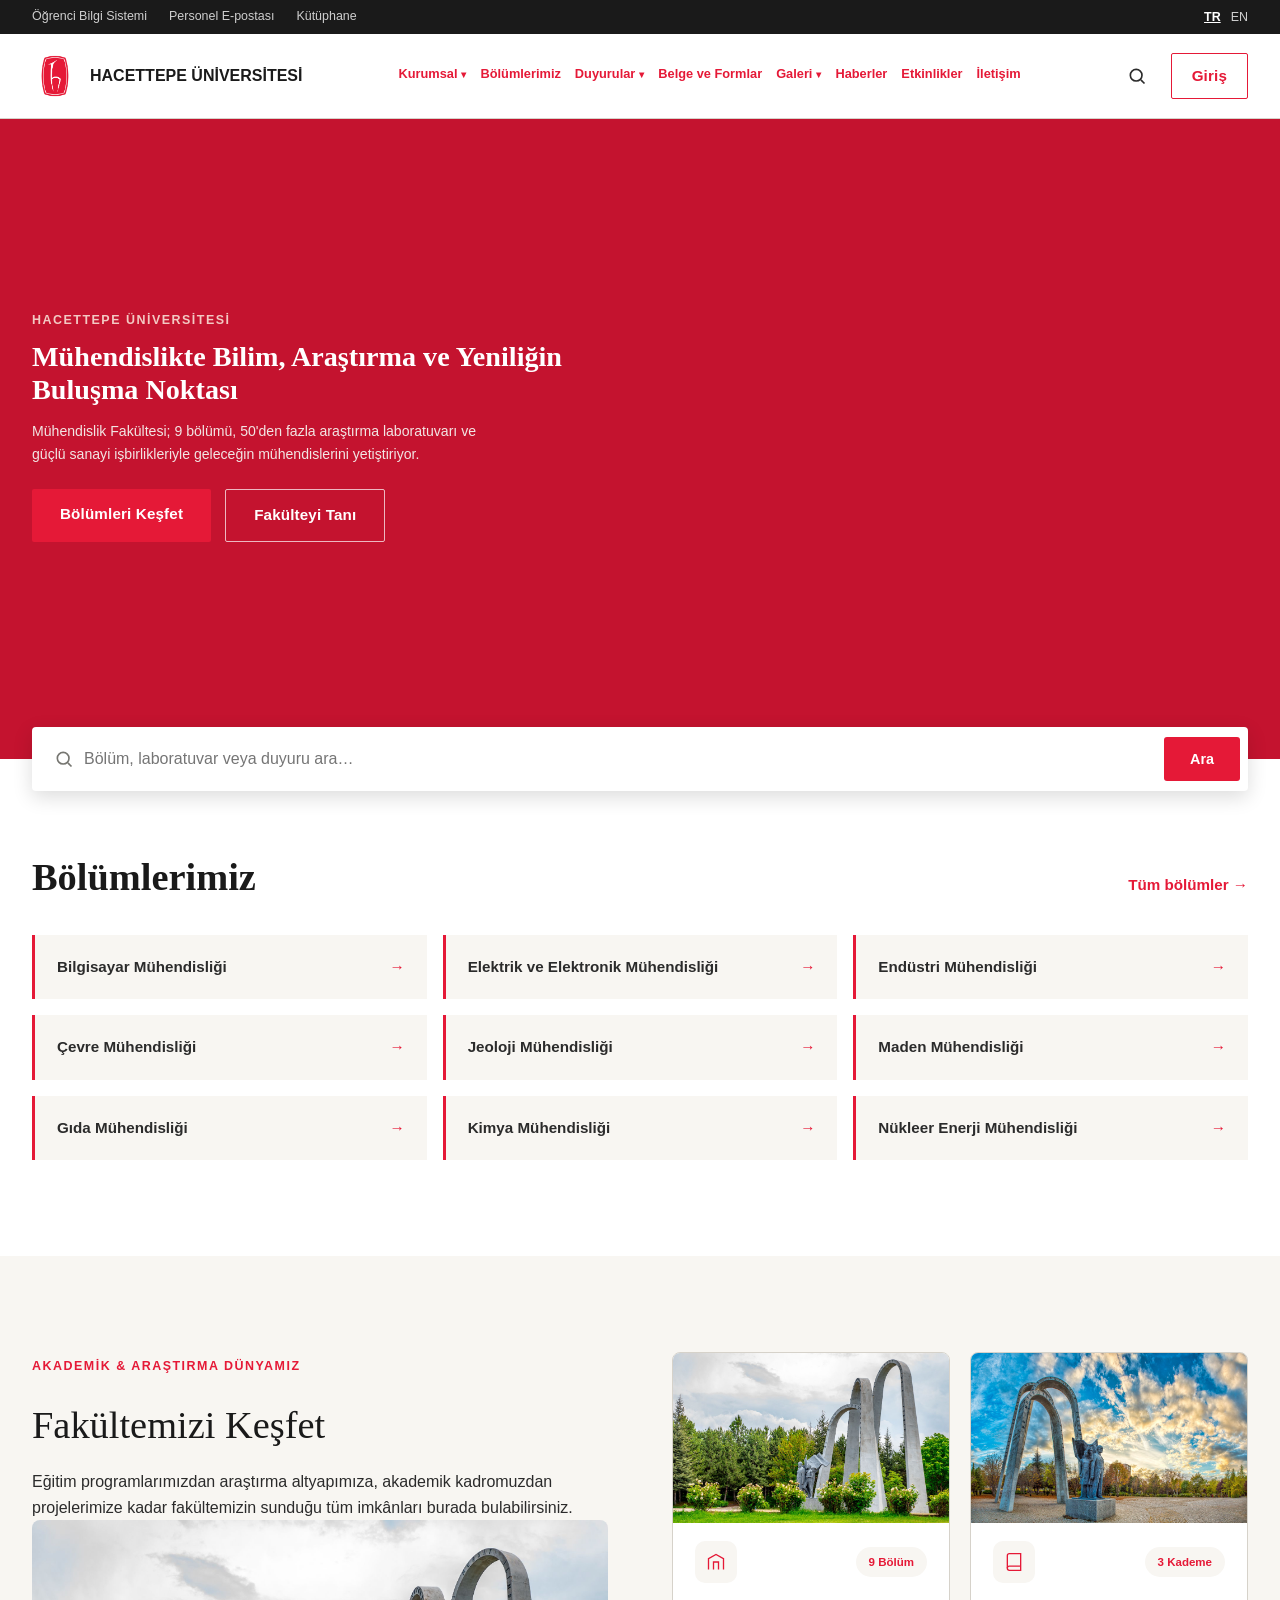
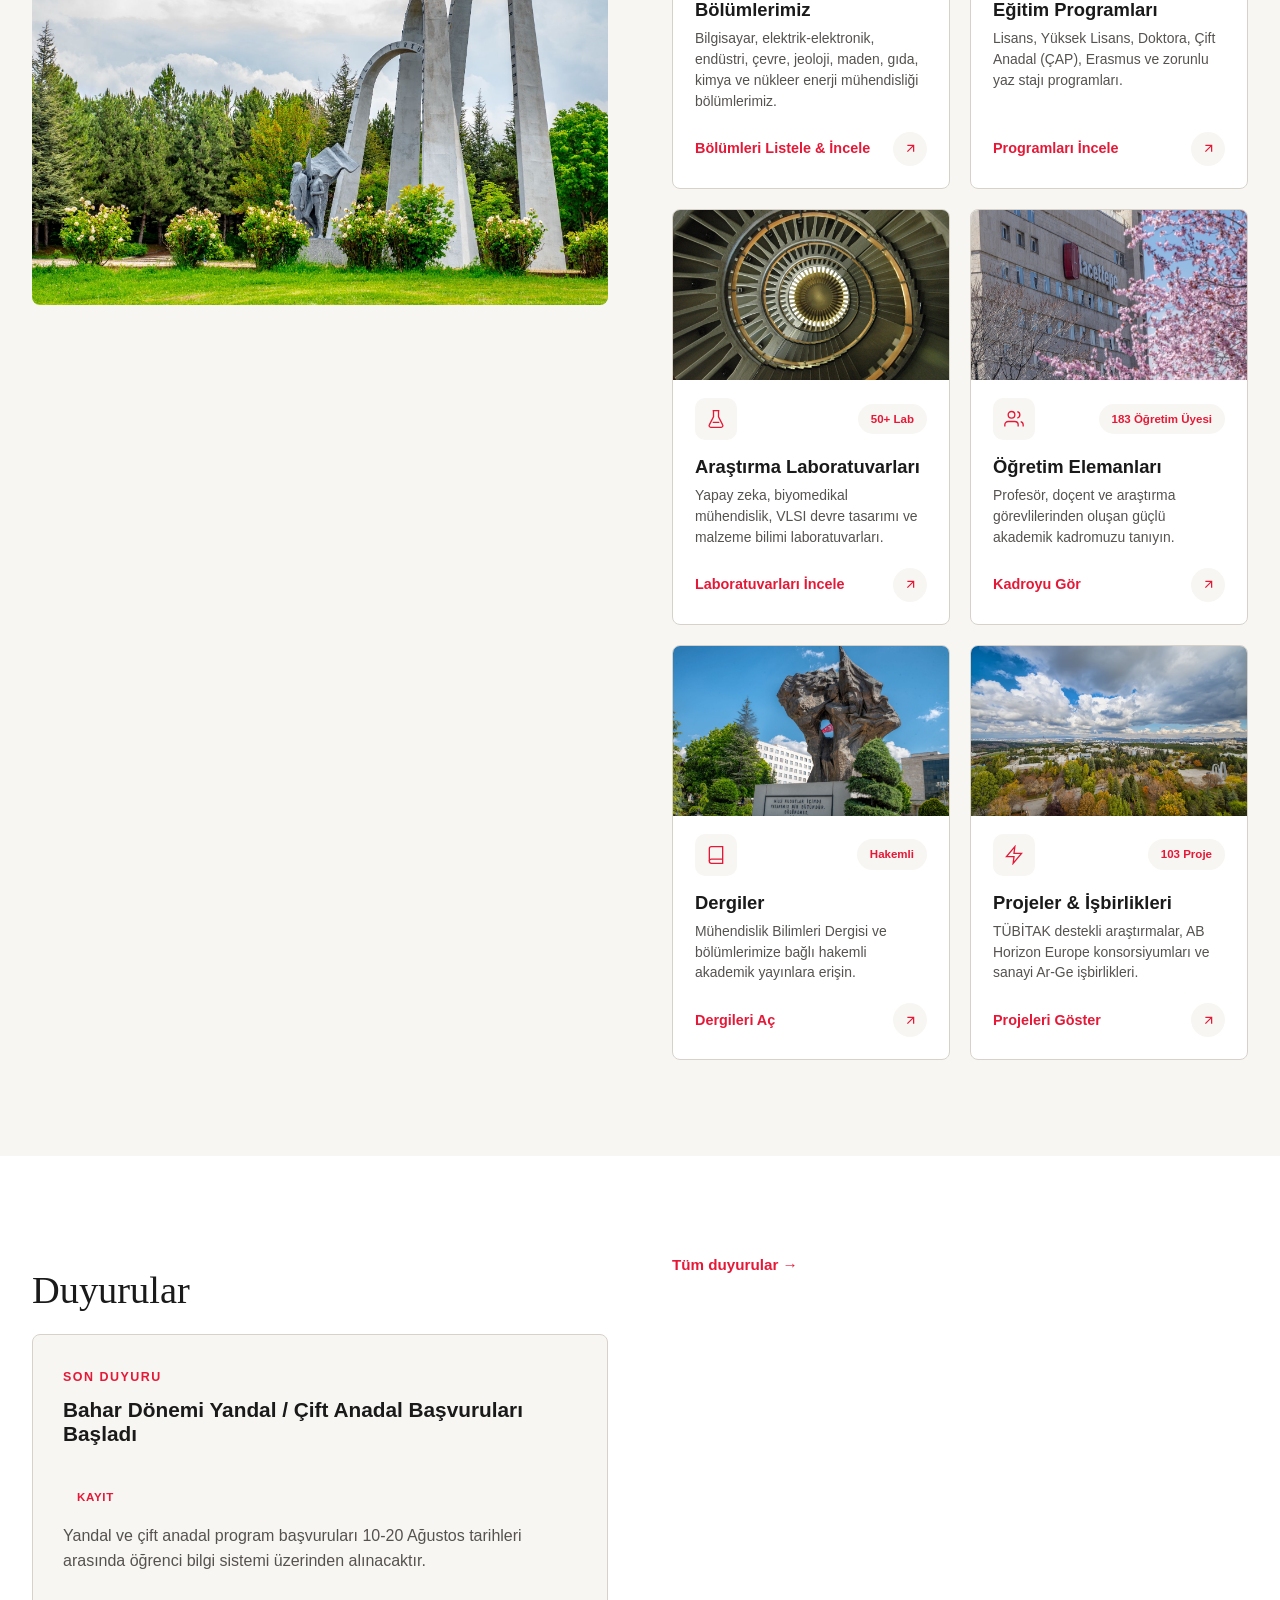
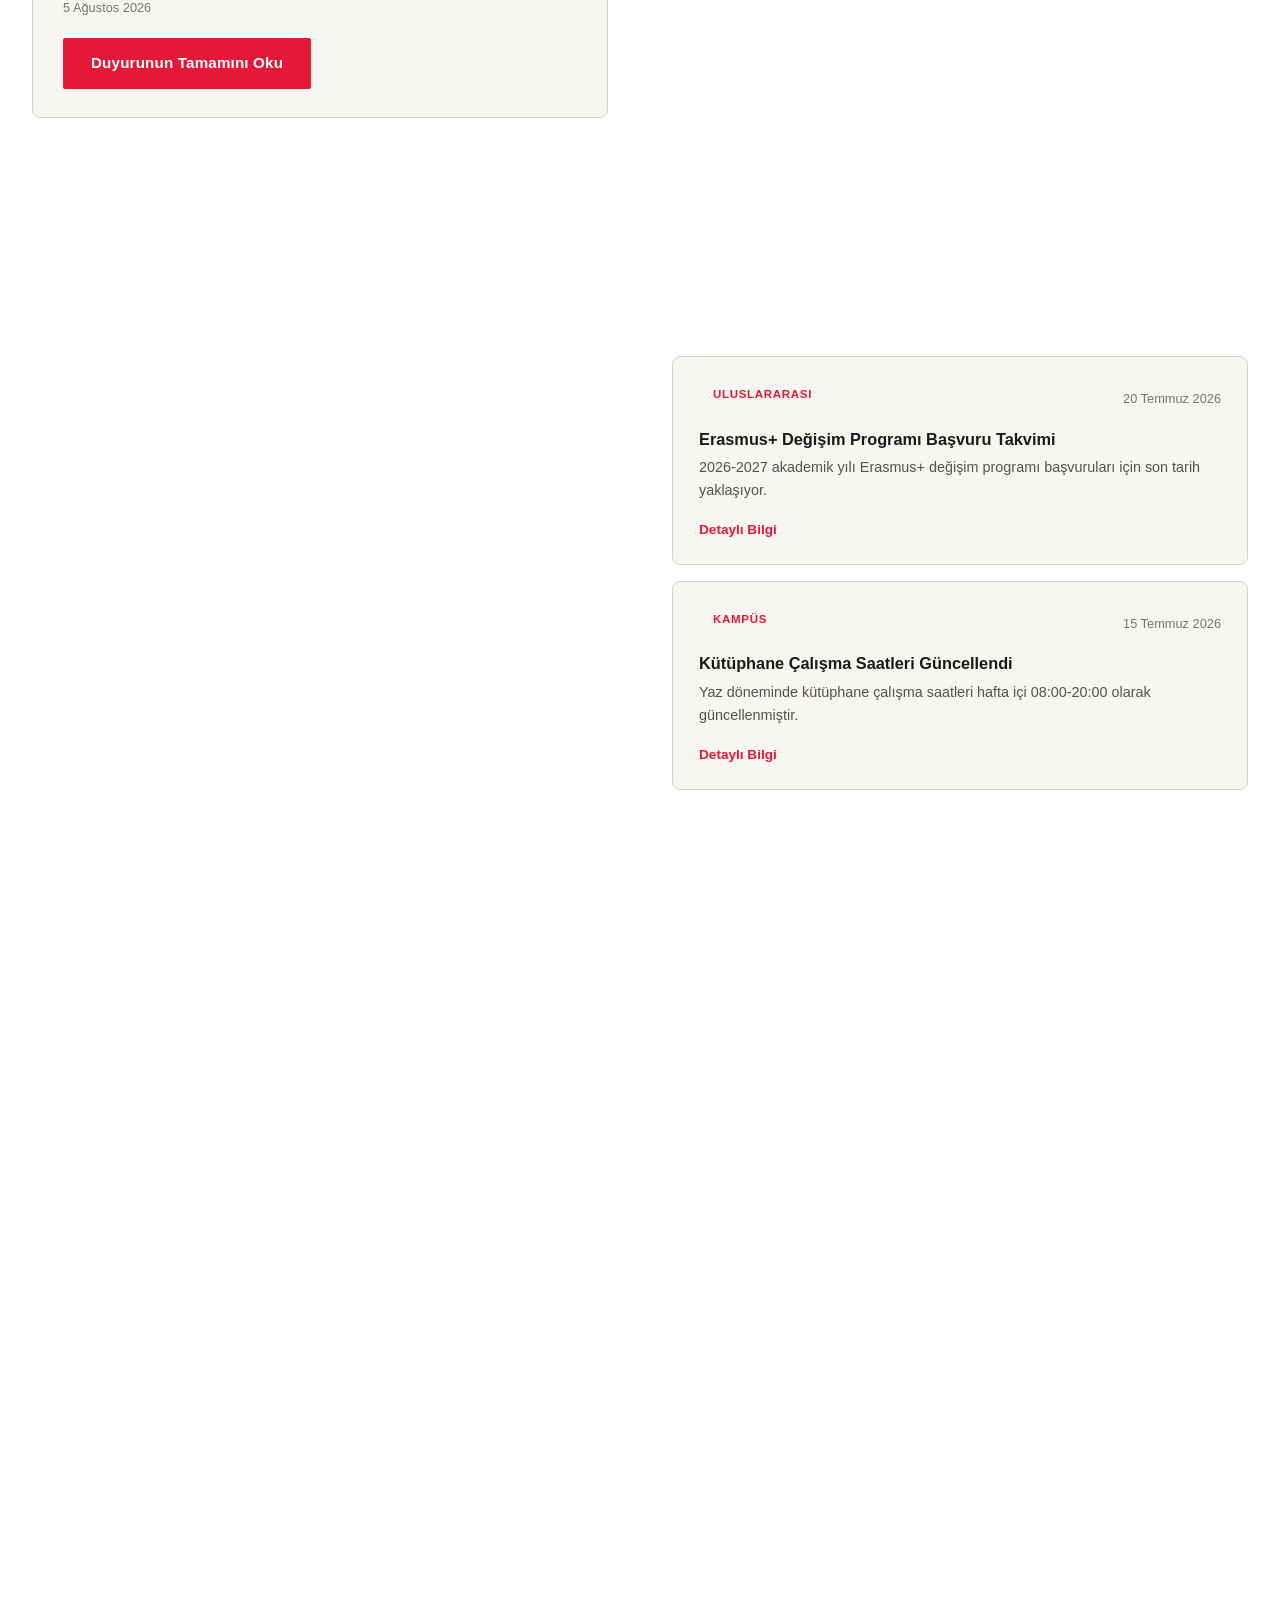
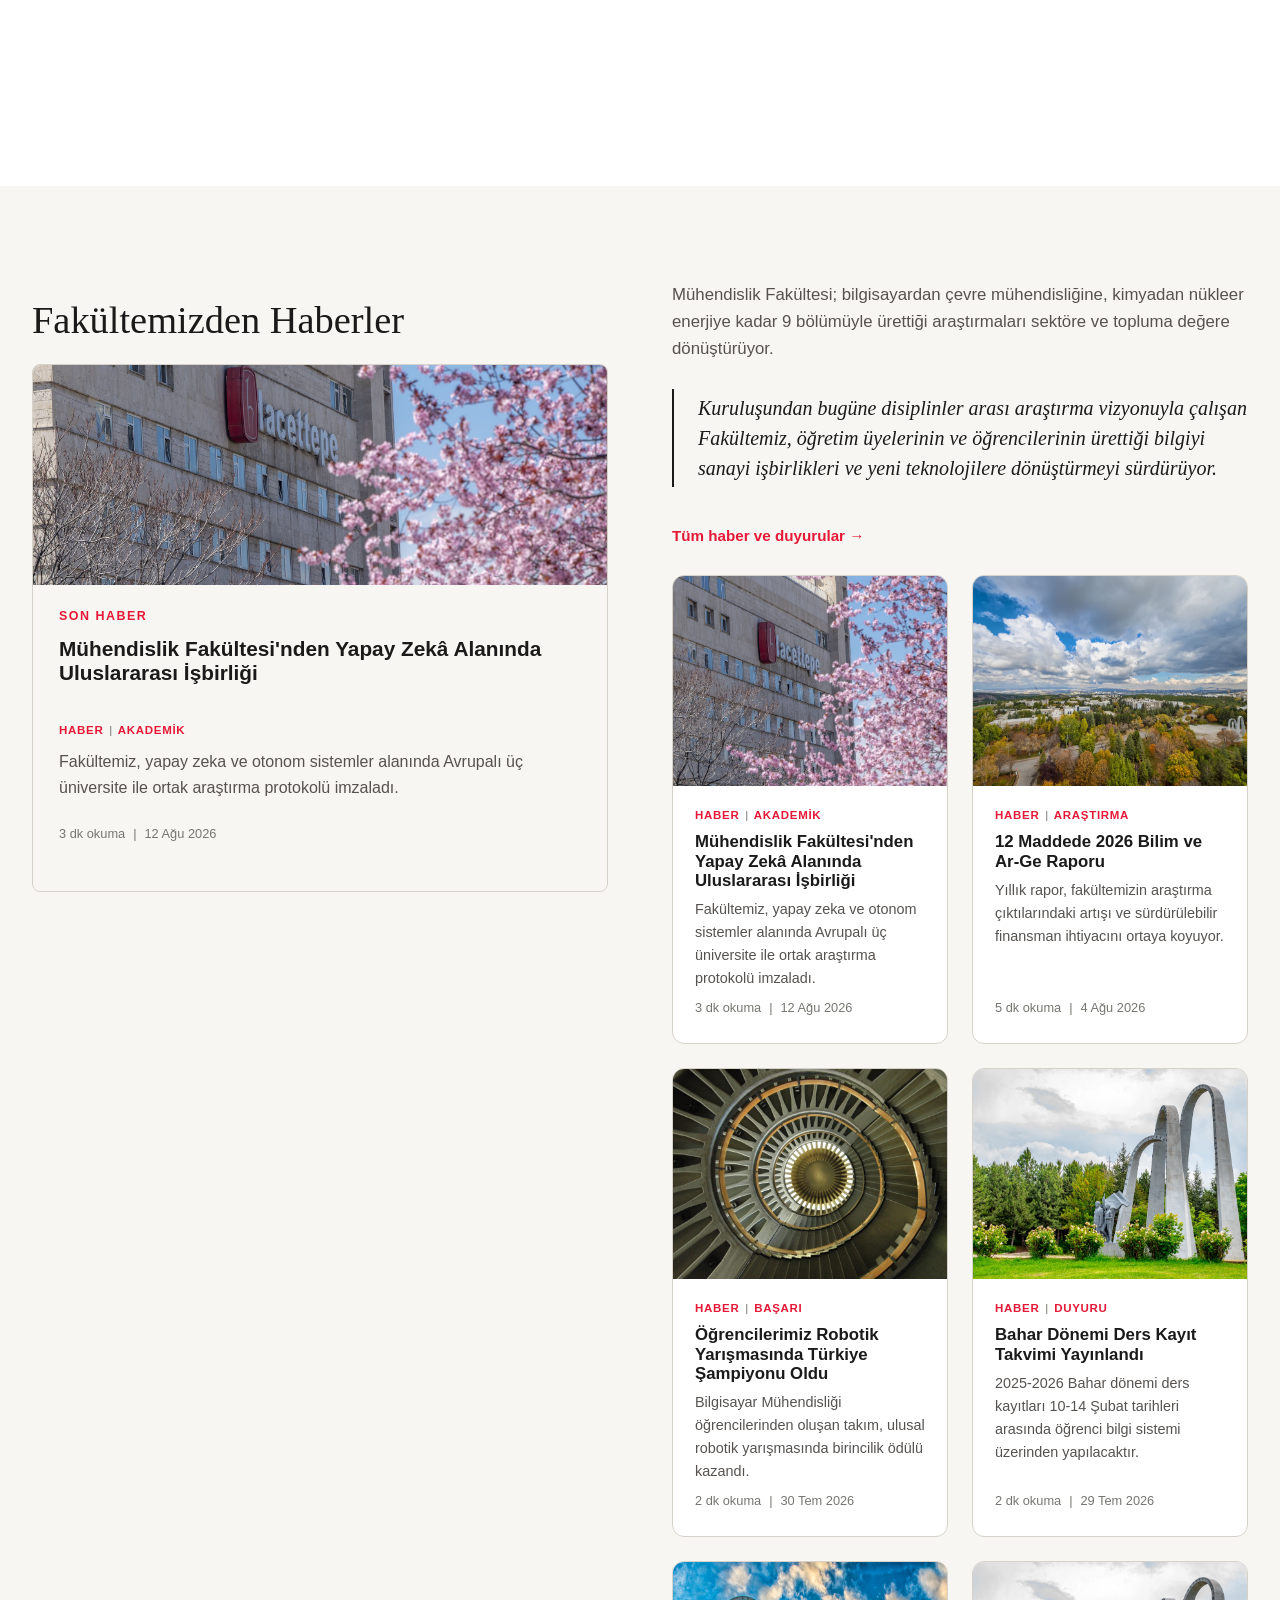
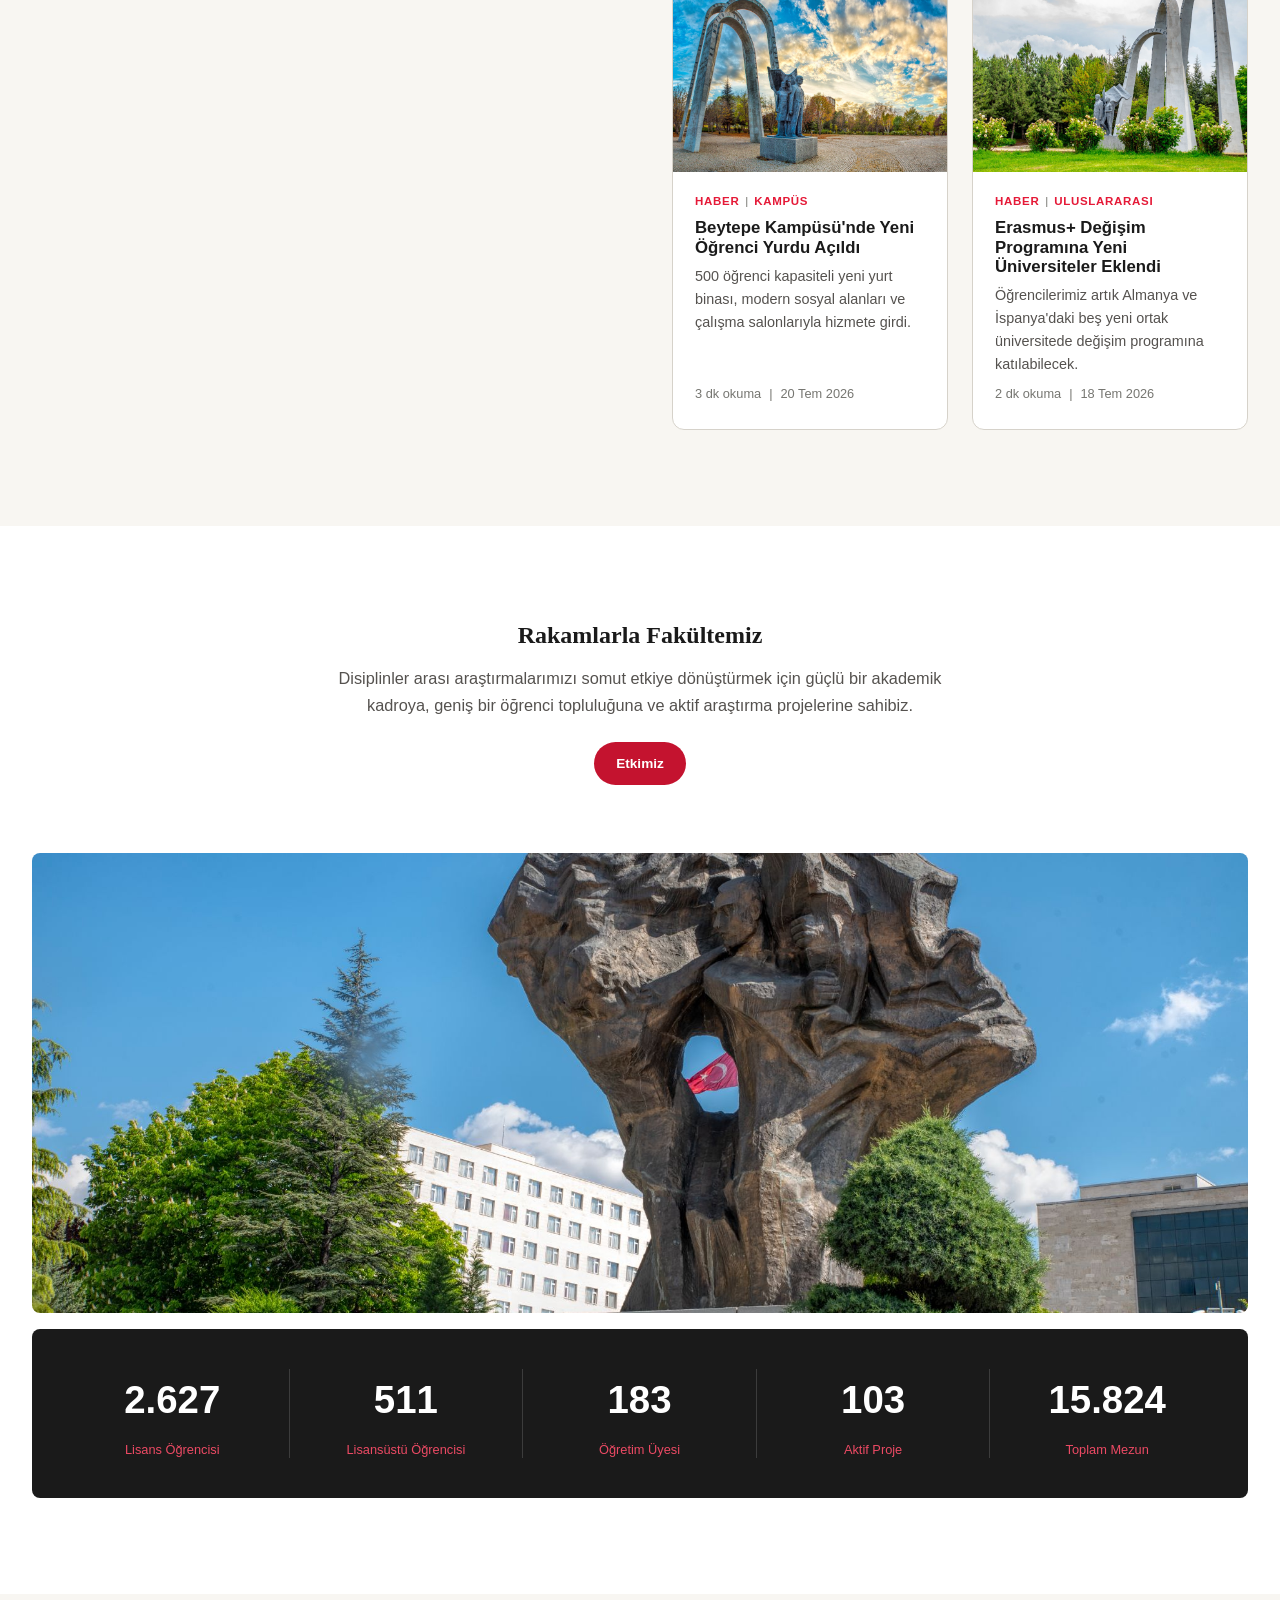
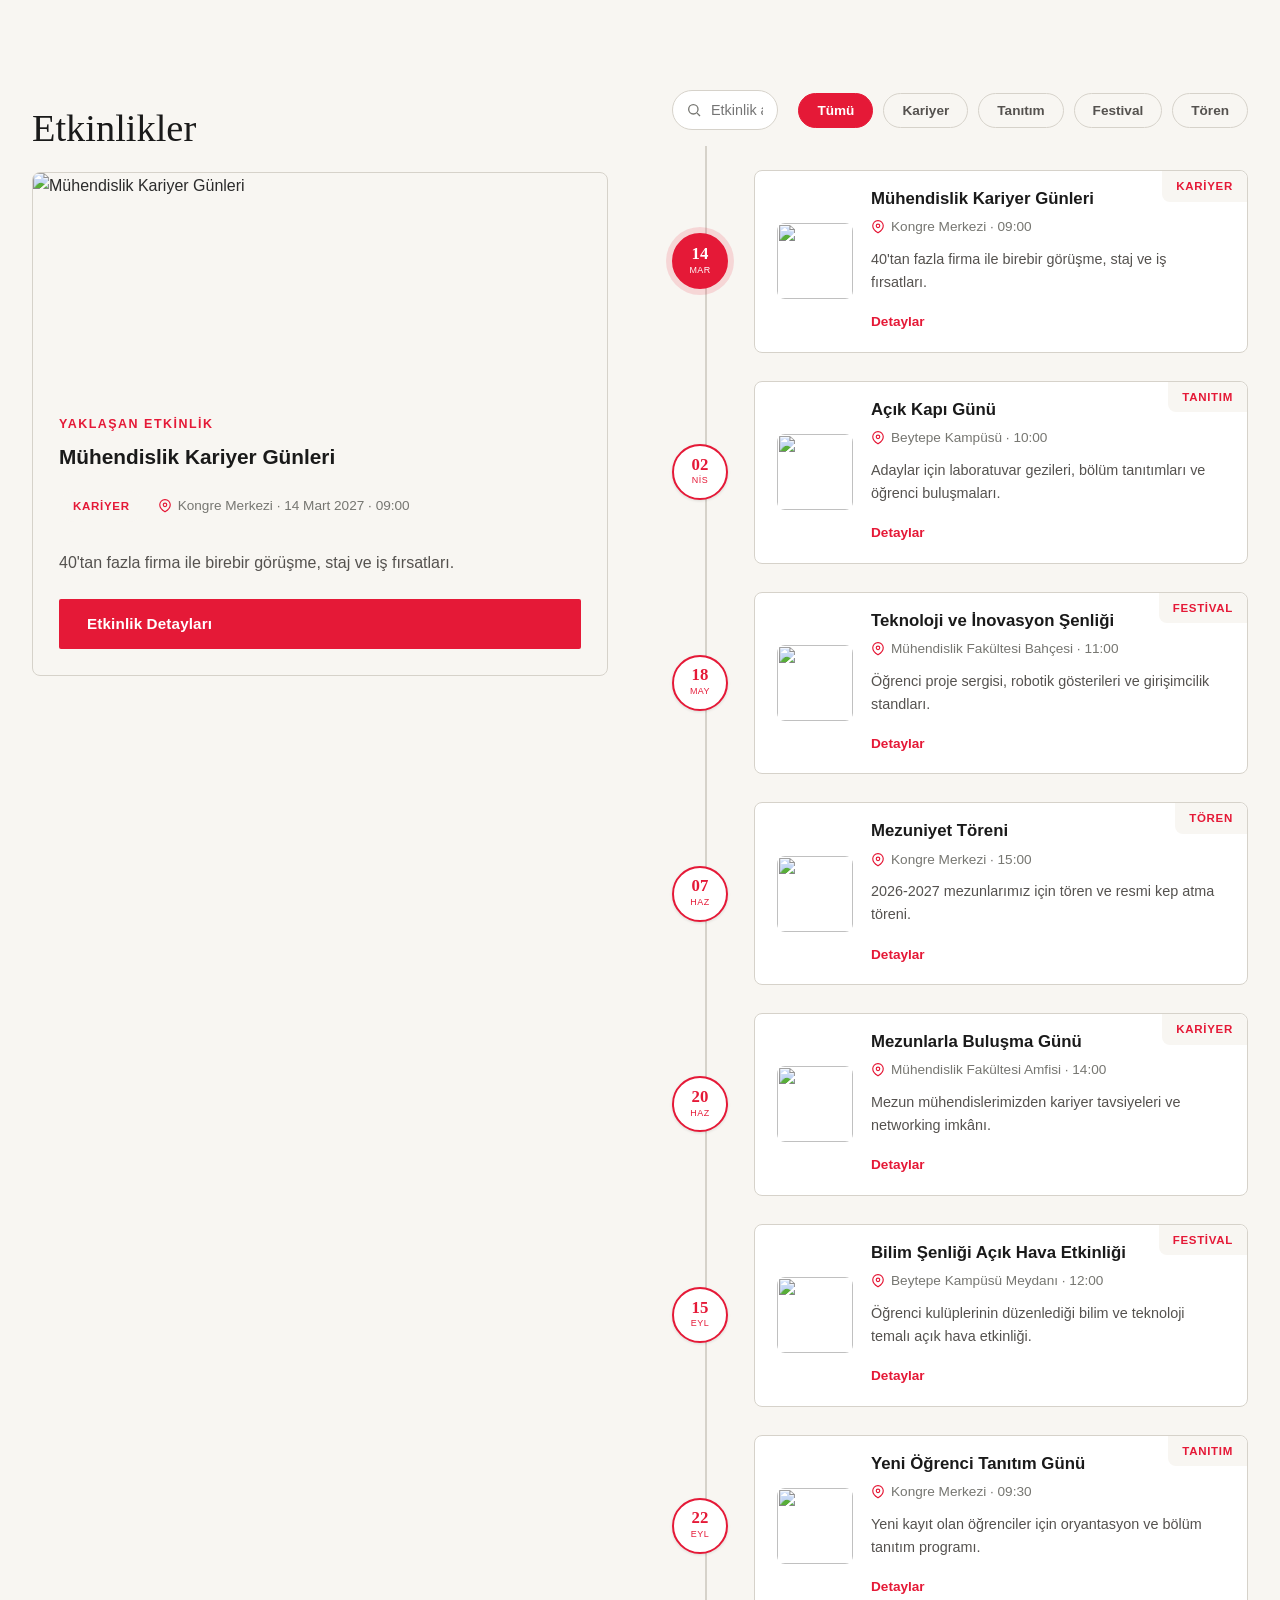
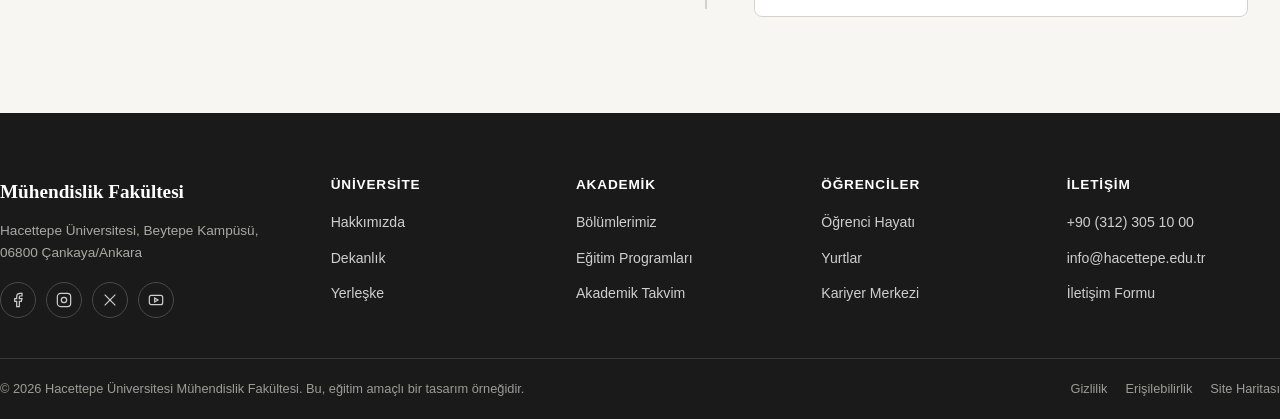
==== commit af047c0f: "ss" ====
--- a/index.html
+++ b/index.html
@@ -320,6 +320,197 @@
       </div>
     </section>
 
+    <!-- ===================== DUYURULAR ===================== -->
+    <section class="announcements-section">
+      <div class="container sticky-split">
+        <div class="sticky-col reveal">
+          <h2 class="light-heading">Duyurular</h2>
+          <a class="featured-announcement-card" href="#">
+            <span class="eyebrow">Son Duyuru</span>
+            <h3 class="featured-event-title">Bahar Dönemi Yandal / Çift Anadal Başvuruları Başladı</h3>
+            <span class="event-category featured-news-tag">Kayıt</span>
+            <p class="sticky-col-text">Yandal ve çift anadal program başvuruları 10-20 Ağustos tarihleri arasında öğrenci bilgi sistemi üzerinden alınacaktır.</p>
+            <div class="spotlight-meta featured-news-meta"><span>5 Ağustos 2026</span></div>
+            <span class="btn btn-primary">Duyurunun Tamamını Oku</span>
+          </a>
+        </div>
+
+        <div class="scroll-col">
+          <a href="#" class="section-link announcements-all-link">Tüm duyurular</a>
+          <div class="announcement-list">
+            <a class="announcement-item reveal" href="#">
+              <div class="announcement-head">
+                <span class="event-category">Sınav</span>
+                <span class="announcement-date">3 Ağustos 2026</span>
+              </div>
+              <h3>Bütünleme Sınav Programı Yayınlandı</h3>
+              <p>2025-2026 Bahar dönemi bütünleme sınav programına öğrenci bilgi sisteminden ulaşabilirsiniz.</p>
+              <span class="event-cta">Detaylı Bilgi</span>
+            </a>
+
+            <a class="announcement-item reveal" href="#">
+              <div class="announcement-head">
+                <span class="event-category">Burs</span>
+                <span class="announcement-date">30 Temmuz 2026</span>
+              </div>
+              <h3>Yemek Bursu Başvuru Sonuçları Açıklandı</h3>
+              <p>Bahar dönemi yemek bursu başvuru sonuçları öğrenci bilgi sistemi üzerinden ilan edilmiştir.</p>
+              <span class="event-cta">Detaylı Bilgi</span>
+            </a>
+
+            <a class="announcement-item reveal" href="#">
+              <div class="announcement-head">
+                <span class="event-category">Staj</span>
+                <span class="announcement-date">25 Temmuz 2026</span>
+              </div>
+              <h3>Zorunlu Yaz Stajı Başvuruları Başladı</h3>
+              <p>Staj yapılacak firmaların belirlenip Staj Komisyonu'na bildirilmesi gerekmektedir.</p>
+              <span class="event-cta">Detaylı Bilgi</span>
+            </a>
+
+            <a class="announcement-item reveal" href="#">
+              <div class="announcement-head">
+                <span class="event-category">Uluslararası</span>
+                <span class="announcement-date">20 Temmuz 2026</span>
+              </div>
+              <h3>Erasmus+ Değişim Programı Başvuru Takvimi</h3>
+              <p>2026-2027 akademik yılı Erasmus+ değişim programı başvuruları için son tarih yaklaşıyor.</p>
+              <span class="event-cta">Detaylı Bilgi</span>
+            </a>
+
+            <a class="announcement-item reveal" href="#">
+              <div class="announcement-head">
+                <span class="event-category">Kampüs</span>
+                <span class="announcement-date">15 Temmuz 2026</span>
+              </div>
+              <h3>Kütüphane Çalışma Saatleri Güncellendi</h3>
+              <p>Yaz döneminde kütüphane çalışma saatleri hafta içi 08:00-20:00 olarak güncellenmiştir.</p>
+              <span class="event-cta">Detaylı Bilgi</span>
+            </a>
+          </div>
+        </div>
+      </div>
+    </section>
+
+    <!-- ===================== TANITIM VİDEOSU ===================== -->
+    <div class="video-fixed-layer">
+      <video class="video-fixed-media" autoplay muted loop playsinline>
+        <source src="video/video.mp4" type="video/mp4" />
+      </video>
+    </div>
+    <section class="video-reveal-spacer"></section>
+
+    <!-- ===================== HABERLER / DUYURULAR ===================== -->
+    <section class="news-section" id="duyurular">
+      <div class="container sticky-split">
+        <div class="sticky-col reveal">
+          <h2 class="light-heading">Fakültemizden Haberler</h2>
+          <a class="featured-photo-card" href="#">
+            <img src="img/slider/slide-1731.jpg" alt="Mühendislik Fakültesi binası önünde çekilmiş tanıtım görüntüsü" />
+            <div class="featured-photo-card-body">
+              <span class="eyebrow">Son Haber</span>
+              <h3 class="featured-event-title">Mühendislik Fakültesi'nden Yapay Zekâ Alanında Uluslararası İşbirliği</h3>
+              <span class="newsfeed-tag featured-news-tag">Haber <span>|</span> Akademik</span>
+              <p class="sticky-col-text">Fakültemiz, yapay zeka ve otonom sistemler alanında Avrupalı üç üniversite ile ortak araştırma protokolü imzaladı.</p>
+              <div class="spotlight-meta featured-news-meta"><span>3 dk okuma</span><span>|</span><span>12 Ağu 2026</span></div>
+            </div>
+          </a>
+        </div>
+
+        <div class="scroll-col">
+          <p class="lead-text">
+            Mühendislik Fakültesi; bilgisayardan çevre mühendisliğine, kimyadan
+            nükleer enerjiye kadar 9 bölümüyle ürettiği araştırmaları sektöre
+            ve topluma değere dönüştürüyor.
+          </p>
+
+          <blockquote class="pull-quote">
+            Kuruluşundan bugüne disiplinler arası araştırma vizyonuyla
+            çalışan Fakültemiz, öğretim üyelerinin ve öğrencilerinin
+            ürettiği bilgiyi sanayi işbirlikleri ve yeni teknolojilere
+            dönüştürmeyi sürdürüyor.
+          </blockquote>
+
+          <a href="#" class="section-link">Tüm haber ve duyurular</a>
+
+          <div class="spotlight-grid" id="spotlight-grid">
+            <a class="newsfeed-card reveal" href="#">
+              <div class="newsfeed-media">
+                <img src="img/slider/slide-1731.jpg" alt="Mühendislik Fakültesi binası önünde çekilmiş tanıtım görüntüsü" />
+              </div>
+              <div class="newsfeed-body">
+                <span class="newsfeed-tag">Haber <span>|</span> Akademik</span>
+                <h3>Mühendislik Fakültesi'nden Yapay Zekâ Alanında Uluslararası İşbirliği</h3>
+                <p>Fakültemiz, yapay zeka ve otonom sistemler alanında Avrupalı üç üniversite ile ortak araştırma protokolü imzaladı.</p>
+                <div class="spotlight-meta"><span>3 dk okuma</span><span>|</span><span>12 Ağu 2026</span></div>
+              </div>
+            </a>
+
+            <a class="newsfeed-card reveal" href="#">
+              <div class="newsfeed-media">
+                <img src="img/slider/slide-8613.jpg" alt="Beytepe Kampüsü'nün kuş bakışı görünümü" />
+              </div>
+              <div class="newsfeed-body">
+                <span class="newsfeed-tag">Haber <span>|</span> Araştırma</span>
+                <h3>12 Maddede 2026 Bilim ve Ar-Ge Raporu</h3>
+                <p>Yıllık rapor, fakültemizin araştırma çıktılarındaki artışı ve sürdürülebilir finansman ihtiyacını ortaya koyuyor.</p>
+                <div class="spotlight-meta"><span>5 dk okuma</span><span>|</span><span>4 Ağu 2026</span></div>
+              </div>
+            </a>
+
+            <a class="newsfeed-card reveal" href="#">
+              <div class="newsfeed-media">
+                <img src="img/slider/slide-7824.jpg" alt="Mühendislik Fakültesi'nde spiral bir merdiven boşluğu" />
+              </div>
+              <div class="newsfeed-body">
+                <span class="newsfeed-tag">Haber <span>|</span> Başarı</span>
+                <h3>Öğrencilerimiz Robotik Yarışmasında Türkiye Şampiyonu Oldu</h3>
+                <p>Bilgisayar Mühendisliği öğrencilerinden oluşan takım, ulusal robotik yarışmasında birincilik ödülü kazandı.</p>
+                <div class="spotlight-meta"><span>2 dk okuma</span><span>|</span><span>30 Tem 2026</span></div>
+              </div>
+            </a>
+
+            <a class="newsfeed-card reveal" href="#">
+              <div class="newsfeed-media">
+                <img src="img/slider/slide-2.jpg" alt="Beytepe Kampüsü'ndeki kemer anıtı" />
+              </div>
+              <div class="newsfeed-body">
+                <span class="newsfeed-tag">Haber <span>|</span> Duyuru</span>
+                <h3>Bahar Dönemi Ders Kayıt Takvimi Yayınlandı</h3>
+                <p>2025-2026 Bahar dönemi ders kayıtları 10-14 Şubat tarihleri arasında öğrenci bilgi sistemi üzerinden yapılacaktır.</p>
+                <div class="spotlight-meta"><span>2 dk okuma</span><span>|</span><span>29 Tem 2026</span></div>
+              </div>
+            </a>
+
+            <a class="newsfeed-card reveal" href="#">
+              <div class="newsfeed-media">
+                <img src="img/slider/slide-1.jpg" alt="Beytepe Kampüsü'ndeki anıt" />
+              </div>
+              <div class="newsfeed-body">
+                <span class="newsfeed-tag">Haber <span>|</span> Kampüs</span>
+                <h3>Beytepe Kampüsü'nde Yeni Öğrenci Yurdu Açıldı</h3>
+                <p>500 öğrenci kapasiteli yeni yurt binası, modern sosyal alanları ve çalışma salonlarıyla hizmete girdi.</p>
+                <div class="spotlight-meta"><span>3 dk okuma</span><span>|</span><span>20 Tem 2026</span></div>
+              </div>
+            </a>
+
+            <a class="newsfeed-card reveal" href="#">
+              <div class="newsfeed-media">
+                <img src="img/slider/slide-2.jpg" alt="Beytepe Kampüsü'ndeki kemer anıtı" />
+              </div>
+              <div class="newsfeed-body">
+                <span class="newsfeed-tag">Haber <span>|</span> Uluslararası</span>
+                <h3>Erasmus+ Değişim Programına Yeni Üniversiteler Eklendi</h3>
+                <p>Öğrencilerimiz artık Almanya ve İspanya'daki beş yeni ortak üniversitede değişim programına katılabilecek.</p>
+                <div class="spotlight-meta"><span>2 dk okuma</span><span>|</span><span>18 Tem 2026</span></div>
+              </div>
+            </a>
+
+          </div>
+        </div>
+      </div>
+    </section>
+
     <!-- ===================== RAKAMLARLA FAKÜLTEMİZ ===================== -->
     <section class="stats-band">
       <div class="container">
@@ -364,165 +555,27 @@
       </div>
     </section>
 
-    <!-- ===================== TANITIM VİDEOSU ===================== -->
-    <div class="video-fixed-layer">
-      <video class="video-fixed-media" autoplay muted loop playsinline>
-        <source src="video/video.mp4" type="video/mp4" />
-      </video>
-    </div>
-    <section class="video-reveal-spacer"></section>
-
-    <!-- ===================== HABERLER / DUYURULAR ===================== -->
-    <section class="news-section" id="duyurular">
-      <div class="container sticky-split">
-        <div class="sticky-col reveal">
-          <h2 class="light-heading">Fakültemizden Haberler</h2>
-          <span class="eyebrow">Son Haber</span>
-          <h3 class="featured-event-title">Mühendislik Fakültesi'nden Yapay Zekâ Alanında Uluslararası İşbirliği</h3>
-          <div class="sticky-image">
-            <img src="img/slider/slide-1731.jpg" alt="Mühendislik Fakültesi binası önünde çekilmiş tanıtım görüntüsü" />
-          </div>
-          <span class="newsfeed-tag featured-news-tag">Haber <span>|</span> Akademik</span>
-          <p class="sticky-col-text">Fakültemiz, yapay zeka ve otonom sistemler alanında Avrupalı üç üniversite ile ortak araştırma protokolü imzaladı.</p>
-          <div class="spotlight-meta featured-news-meta"><span>3 dk okuma</span><span>|</span><span>12 Ağu 2026</span></div>
-          <a href="#" class="btn btn-primary">Haberin Tamamını Oku</a>
-        </div>
-
-        <div class="scroll-col">
-          <p class="lead-text">
-            Mühendislik Fakültesi; bilgisayardan çevre mühendisliğine, kimyadan
-            nükleer enerjiye kadar 9 bölümüyle ürettiği araştırmaları sektöre
-            ve topluma değere dönüştürüyor.
-          </p>
-
-          <blockquote class="pull-quote">
-            Kuruluşundan bugüne disiplinler arası araştırma vizyonuyla
-            çalışan Fakültemiz, öğretim üyelerinin ve öğrencilerinin
-            ürettiği bilgiyi sanayi işbirlikleri ve yeni teknolojilere
-            dönüştürmeyi sürdürüyor.
-          </blockquote>
-
-          <a href="#" class="section-link">Tüm haber ve duyurular</a>
-
-          <div class="spotlight-grid" id="spotlight-grid">
-            <a class="newsfeed-card reveal" href="#">
-              <div class="newsfeed-media">
-                <img src="img/slider/slide-1731.jpg" alt="Mühendislik Fakültesi binası önünde çekilmiş tanıtım görüntüsü" />
-              </div>
-              <div class="newsfeed-body">
-                <span class="newsfeed-tag">Haber <span>|</span> Akademik</span>
-                <h3>Mühendislik Fakültesi'nden Yapay Zekâ Alanında Uluslararası İşbirliği</h3>
-                <p>Fakültemiz, yapay zeka ve otonom sistemler alanında Avrupalı üç üniversite ile ortak araştırma protokolü imzaladı.</p>
-                <div class="spotlight-meta"><span>3 dk okuma</span><span>|</span><span>12 Ağu 2026</span></div>
-              </div>
-            </a>
-
-            <a class="newsfeed-card reveal" href="#">
-              <div class="newsfeed-media">
-                <img src="img/slider/slide-8613.jpg" alt="Beytepe Kampüsü'nün kuş bakışı görünümü" />
-              </div>
-              <div class="newsfeed-body">
-                <span class="newsfeed-tag">Haber <span>|</span> Araştırma</span>
-                <h3>12 Maddede 2026 Bilim ve Ar-Ge Raporu</h3>
-                <p>Yıllık rapor, fakültemizin araştırma çıktılarındaki artışı ve sürdürülebilir finansman ihtiyacını ortaya koyuyor.</p>
-                <div class="spotlight-meta"><span>5 dk okuma</span><span>|</span><span>4 Ağu 2026</span></div>
-              </div>
-            </a>
-
-            <a class="newsfeed-card reveal" href="#">
-              <div class="newsfeed-media">
-                <img src="img/slider/slide-7824.jpg" alt="Mühendislik Fakültesi'nde spiral bir merdiven boşluğu" />
-              </div>
-              <div class="newsfeed-body">
-                <span class="newsfeed-tag">Haber <span>|</span> Başarı</span>
-                <h3>Öğrencilerimiz Robotik Yarışmasında Türkiye Şampiyonu Oldu</h3>
-                <p>Bilgisayar Mühendisliği öğrencilerinden oluşan takım, ulusal robotik yarışmasında birincilik ödülü kazandı.</p>
-                <div class="spotlight-meta"><span>2 dk okuma</span><span>|</span><span>30 Tem 2026</span></div>
-              </div>
-            </a>
-
-            <a class="newsfeed-card reveal" href="#">
-              <div class="newsfeed-media">
-                <img src="img/slider/slide-2.jpg" alt="Beytepe Kampüsü'ndeki kemer anıtı" />
-              </div>
-              <div class="newsfeed-body">
-                <span class="newsfeed-tag">Haber <span>|</span> Duyuru</span>
-                <h3>Bahar Dönemi Ders Kayıt Takvimi Yayınlandı</h3>
-                <p>2025-2026 Bahar dönemi ders kayıtları 10-14 Şubat tarihleri arasında öğrenci bilgi sistemi üzerinden yapılacaktır.</p>
-                <div class="spotlight-meta"><span>2 dk okuma</span><span>|</span><span>29 Tem 2026</span></div>
-              </div>
-            </a>
-
-            <a class="newsfeed-card reveal" href="#">
-              <div class="newsfeed-media">
-                <img src="img/slider/slide-1.jpg" alt="Beytepe Kampüsü'ndeki anıt" />
-              </div>
-              <div class="newsfeed-body">
-                <span class="newsfeed-tag">Haber <span>|</span> Kampüs</span>
-                <h3>Beytepe Kampüsü'nde Yeni Öğrenci Yurdu Açıldı</h3>
-                <p>500 öğrenci kapasiteli yeni yurt binası, modern sosyal alanları ve çalışma salonlarıyla hizmete girdi.</p>
-                <div class="spotlight-meta"><span>3 dk okuma</span><span>|</span><span>20 Tem 2026</span></div>
-              </div>
-            </a>
-
-            <a class="newsfeed-card reveal" href="#">
-              <div class="newsfeed-media">
-                <img src="img/slider/slide-2.jpg" alt="Beytepe Kampüsü'ndeki kemer anıtı" />
-              </div>
-              <div class="newsfeed-body">
-                <span class="newsfeed-tag">Haber <span>|</span> Uluslararası</span>
-                <h3>Erasmus+ Değişim Programına Yeni Üniversiteler Eklendi</h3>
-                <p>Öğrencilerimiz artık Almanya ve İspanya'daki beş yeni ortak üniversitede değişim programına katılabilecek.</p>
-                <div class="spotlight-meta"><span>2 dk okuma</span><span>|</span><span>18 Tem 2026</span></div>
-              </div>
-            </a>
-
-          </div>
-        </div>
-      </div>
-    </section>
-
-    <!-- ===================== YERLEŞKE ===================== -->
-    <section class="split-section">
-      <div class="split-media tone-a"></div>
-      <div class="split-text reveal">
-        <span class="eyebrow">Yerleşkemiz</span>
-        <h2>Beytepe Kampüsü'nde Modern Bir Mühendislik Yerleşkesi</h2>
-        <p>
-          Mühendislik Fakültesi, Beytepe Kampüsü'nün geniş yeşil alanı
-          üzerinde konumlanan bina kompleksinde 9 bölümünü, araştırma
-          laboratuvarlarını ve atölyelerini bir arada barındırır.
-        </p>
-        <ul class="split-list" id="laboratuvarlar">
-          <li>50'den fazla araştırma ve öğretim laboratuvarı</li>
-          <li>Ortak kullanım atölyeleri ve maker alanları</li>
-          <li>Öğrenci çalışma salonları ve sosyal alanlar</li>
-        </ul>
-        <div>
-          <a href="hakkimizda.html#yerleske" class="btn btn-outline-dark">Yerleşkeyi İncele</a>
-        </div>
-      </div>
-    </section>
-
     <!-- ===================== ETKİNLİKLER ===================== -->
     <section class="events-section" id="etkinlikler">
       <div class="container sticky-split">
         <div class="sticky-col reveal">
           <h2 class="light-heading">Etkinlikler</h2>
-          <span class="eyebrow">Yaklaşan Etkinlik</span>
-          <h3 class="featured-event-title">Mühendislik Kariyer Günleri</h3>
-          <div class="sticky-image">
+          <a class="featured-photo-card" href="#">
             <img src="https://picsum.photos/seed/hu-event-1/700/500" alt="Mühendislik Kariyer Günleri" />
-          </div>
-          <div class="featured-event-meta">
-            <span class="event-category">Kariyer</span>
-            <div class="event-location">
-              <svg viewBox="0 0 24 24" fill="none" stroke="currentColor" stroke-width="2"><path d="M21 10c0 7-9 12-9 12s-9-5-9-12a9 9 0 1 1 18 0z"/><circle cx="12" cy="10" r="3"/></svg>
-              <span>Kongre Merkezi · 14 Mart 2027 · 09:00</span>
-            </div>
-          </div>
-          <p class="sticky-col-text">40'tan fazla firma ile birebir görüşme, staj ve iş fırsatları.</p>
-          <a href="#" class="btn btn-primary">Etkinlik Detayları</a>
+            <div class="featured-photo-card-body">
+              <span class="eyebrow">Yaklaşan Etkinlik</span>
+              <h3 class="featured-event-title">Mühendislik Kariyer Günleri</h3>
+              <div class="featured-event-meta">
+                <span class="event-category">Kariyer</span>
+                <div class="event-location">
+                  <svg viewBox="0 0 24 24" fill="none" stroke="currentColor" stroke-width="2"><path d="M21 10c0 7-9 12-9 12s-9-5-9-12a9 9 0 1 1 18 0z"/><circle cx="12" cy="10" r="3"/></svg>
+                  <span>Kongre Merkezi · 14 Mart 2027 · 09:00</span>
+                </div>
+              </div>
+              <p class="sticky-col-text">40'tan fazla firma ile birebir görüşme, staj ve iş fırsatları.</p>
+              <span class="btn btn-primary">Etkinlik Detayları</span>
+            </div>
+          </a>
         </div>
 
         <div class="scroll-col">
--- a/css/style.css
+++ b/css/style.css
@@ -272,9 +272,10 @@
 }
 
 .brand-text .brand-name {
-  font-family: var(--font-serif);
-  font-weight: 700;
-  font-size: 1.1rem;
+  text-transform: uppercase;
+  font-weight: 800;
+  font-size: 1rem;
+  line-height: 2rem;
   color: var(--hu-black);
 }
 
@@ -664,11 +665,11 @@
   position: relative;
   display: flex;
   flex-direction: column;
-  justify-content: space-between;
-  min-height: 300px;
+  background: #fff;
+  border: 1px solid var(--hu-gray-300);
   border-radius: 8px;
   overflow: hidden;
-  color: #fff;
+  color: var(--hu-gray-900);
   transition: box-shadow var(--transition), transform var(--transition);
 }
 
@@ -678,12 +679,11 @@
 }
 
 .discover-card img {
-  position: absolute;
-  inset: 0;
   width: 100%;
-  height: 100%;
+  height: 170px;
   object-fit: cover;
-  z-index: 0;
+  display: block;
+  flex-shrink: 0;
   transition: transform 0.5s ease;
 }
 
@@ -691,29 +691,20 @@
   transform: scale(1.05);
 }
 
-.discover-card::before {
-  content: "";
-  position: absolute;
-  inset: 0;
-  background: linear-gradient(200deg, rgba(10, 4, 5, 0.35) 0%, rgba(10, 4, 5, 0.55) 45%, rgba(10, 4, 5, 0.92) 100%);
-  z-index: 1;
-}
-
 .discover-top {
-  position: relative;
-  z-index: 2;
-  display: flex;
-  align-items: flex-start;
+  display: flex;
+  align-items: center;
   justify-content: space-between;
   gap: 12px;
-  padding: 22px;
+  padding: 18px 22px 0;
 }
 
 .discover-icon {
   width: 42px;
   height: 42px;
   border-radius: 10px;
-  background: rgba(255, 255, 255, 0.16);
+  background: var(--hu-cream);
+  color: var(--hu-red);
   display: flex;
   align-items: center;
   justify-content: center;
@@ -726,8 +717,8 @@
 }
 
 .discover-badge {
-  background: rgba(255, 255, 255, 0.9);
-  color: var(--hu-black);
+  background: var(--hu-cream);
+  color: var(--hu-red);
   font-size: 0.72rem;
   font-weight: 700;
   padding: 6px 13px;
@@ -736,24 +727,26 @@
 }
 
 .discover-body {
-  position: relative;
-  z-index: 2;
-  padding: 0 22px 22px;
+  padding: 16px 22px 22px;
+  flex: 1;
+  display: flex;
+  flex-direction: column;
 }
 
 .discover-body h3 {
   font-family: var(--font-sans);
-  font-size: 1.2rem;
+  font-size: 1.15rem;
   font-weight: 700;
-  color: #fff;
+  color: var(--hu-black);
   margin-bottom: 8px;
 }
 
 .discover-body p {
-  font-size: 0.85rem;
-  color: rgba(255, 255, 255, 0.85);
-  line-height: 1.45;
+  font-size: 0.87rem;
+  color: var(--hu-gray-700);
+  line-height: 1.5;
   margin-bottom: 20px;
+  flex: 1;
 }
 
 .discover-footer {
@@ -766,19 +759,21 @@
 .discover-footer .link-label {
   font-weight: 700;
   font-size: 0.9rem;
-  color: #fff;
+  color: var(--hu-red);
+  transition: color var(--transition);
 }
 
 .discover-arrow {
   width: 34px;
   height: 34px;
   border-radius: 50%;
-  background: rgba(255, 255, 255, 0.18);
+  background: var(--hu-cream);
+  color: var(--hu-red);
   display: flex;
   align-items: center;
   justify-content: center;
   flex-shrink: 0;
-  transition: background var(--transition);
+  transition: background var(--transition), color var(--transition);
 }
 
 .discover-arrow svg {
@@ -788,6 +783,141 @@
 
 .discover-card:hover .discover-arrow {
   background: var(--hu-red);
+  color: #fff;
+}
+
+/* ==========================================================================
+   Duyurular — sticky-split, sağ tarafta metin ağırlıklı duyuru listesi
+   ========================================================================== */
+.announcements-section {
+  padding: 96px 0;
+  background: #fff;
+}
+
+.featured-announcement-card {
+  display: block;
+  background: var(--hu-cream);
+  border: 1px solid var(--hu-gray-300);
+  border-radius: 8px;
+  padding: 28px 30px;
+  margin-top: 18px;
+  cursor: pointer;
+  transition: box-shadow var(--transition), transform var(--transition);
+}
+
+.featured-announcement-card:hover {
+  box-shadow: var(--shadow-sm);
+  transform: translateY(-3px);
+}
+
+.featured-announcement-card .featured-event-title {
+  transition: color var(--transition);
+}
+
+.featured-announcement-card:hover .featured-event-title {
+  color: var(--hu-red);
+}
+
+/* Fotoğraflı öne çıkan kart — Haberler gibi görselli sticky-col bölümlerinde */
+.featured-photo-card {
+  display: block;
+  background: var(--hu-cream);
+  border: 1px solid var(--hu-gray-300);
+  border-radius: 8px;
+  overflow: hidden;
+  margin-top: 18px;
+  cursor: pointer;
+  transition: box-shadow var(--transition), transform var(--transition);
+}
+
+.featured-photo-card:hover {
+  box-shadow: var(--shadow-sm);
+  transform: translateY(-3px);
+}
+
+.featured-photo-card img {
+  width: 100%;
+  height: 220px;
+  object-fit: cover;
+  display: block;
+  transition: transform 0.5s ease;
+}
+
+.featured-photo-card:hover img {
+  transform: scale(1.04);
+}
+
+.featured-photo-card-body {
+  padding: 22px 26px 26px;
+  display: flex;
+  flex-direction: column;
+}
+
+.featured-photo-card-body .featured-event-title {
+  transition: color var(--transition);
+}
+
+.featured-photo-card:hover .featured-event-title {
+  color: var(--hu-red);
+}
+
+.announcements-all-link {
+  display: inline-block;
+  margin-bottom: 20px;
+}
+
+.announcement-list {
+  display: flex;
+  flex-direction: column;
+  gap: 16px;
+}
+
+.announcement-item {
+  display: block;
+  background: var(--hu-cream);
+  border: 1px solid var(--hu-gray-300);
+  border-radius: 8px;
+  padding: 22px 26px;
+  cursor: pointer;
+  transition: box-shadow var(--transition), transform var(--transition);
+}
+
+.announcement-item:hover {
+  box-shadow: var(--shadow-sm);
+  transform: translateX(4px);
+}
+
+.announcement-head {
+  display: flex;
+  align-items: center;
+  justify-content: space-between;
+  gap: 12px;
+  margin-bottom: 10px;
+}
+
+.announcement-date {
+  font-size: 0.8rem;
+  color: var(--hu-gray-500);
+  white-space: nowrap;
+}
+
+.announcement-item h3 {
+  font-family: var(--font-sans);
+  font-weight: 700;
+  font-size: 1.02rem;
+  margin-bottom: 8px;
+  transition: color var(--transition);
+}
+
+.announcement-item:hover h3 {
+  color: var(--hu-red);
+  text-decoration: underline;
+}
+
+.announcement-item p {
+  font-size: 0.9rem;
+  color: var(--hu-gray-700);
+  margin-bottom: 14px;
 }
 
 /* ==========================================================================
@@ -1167,7 +1297,7 @@
    ========================================================================== */
 .events-section {
   padding: 96px 0;
-  background: #fff;
+  background: var(--hu-cream);
 }
 
 .events-toolbar {
@@ -1280,6 +1410,8 @@
 }
 
 .timeline-content {
+  position: relative;
+  overflow: hidden;
   flex: 1;
   display: flex;
   gap: 18px;
@@ -1289,6 +1421,16 @@
   border-radius: 8px;
   padding: 18px 22px;
   transition: box-shadow var(--transition), transform var(--transition);
+}
+
+/* Kategori etiketi kartın sağ üst köşesine bitişik oturur, dış köşe
+   yuvarlaklığı kartın kendi border-radius'uyla eşleşir */
+.timeline-content .event-category {
+  position: absolute;
+  top: 0;
+  right: 0;
+  margin: 0;
+  border-radius: 0 8px 0 8px;
 }
 
 .timeline-thumb {
@@ -2020,7 +2162,7 @@
   .primary-nav, .header-actions .icon-btn.search-desktop { display: none; }
   .menu-toggle { display: flex; }
   .brand-mark { width: 38px; height: 38px; }
-  .brand-text .brand-name { font-size: 0.98rem; }
+  .brand-text .brand-name { font-size: 1rem; }
 
   .split-section { grid-template-columns: 1fr; }
   .split-text { padding: 48px 28px; }
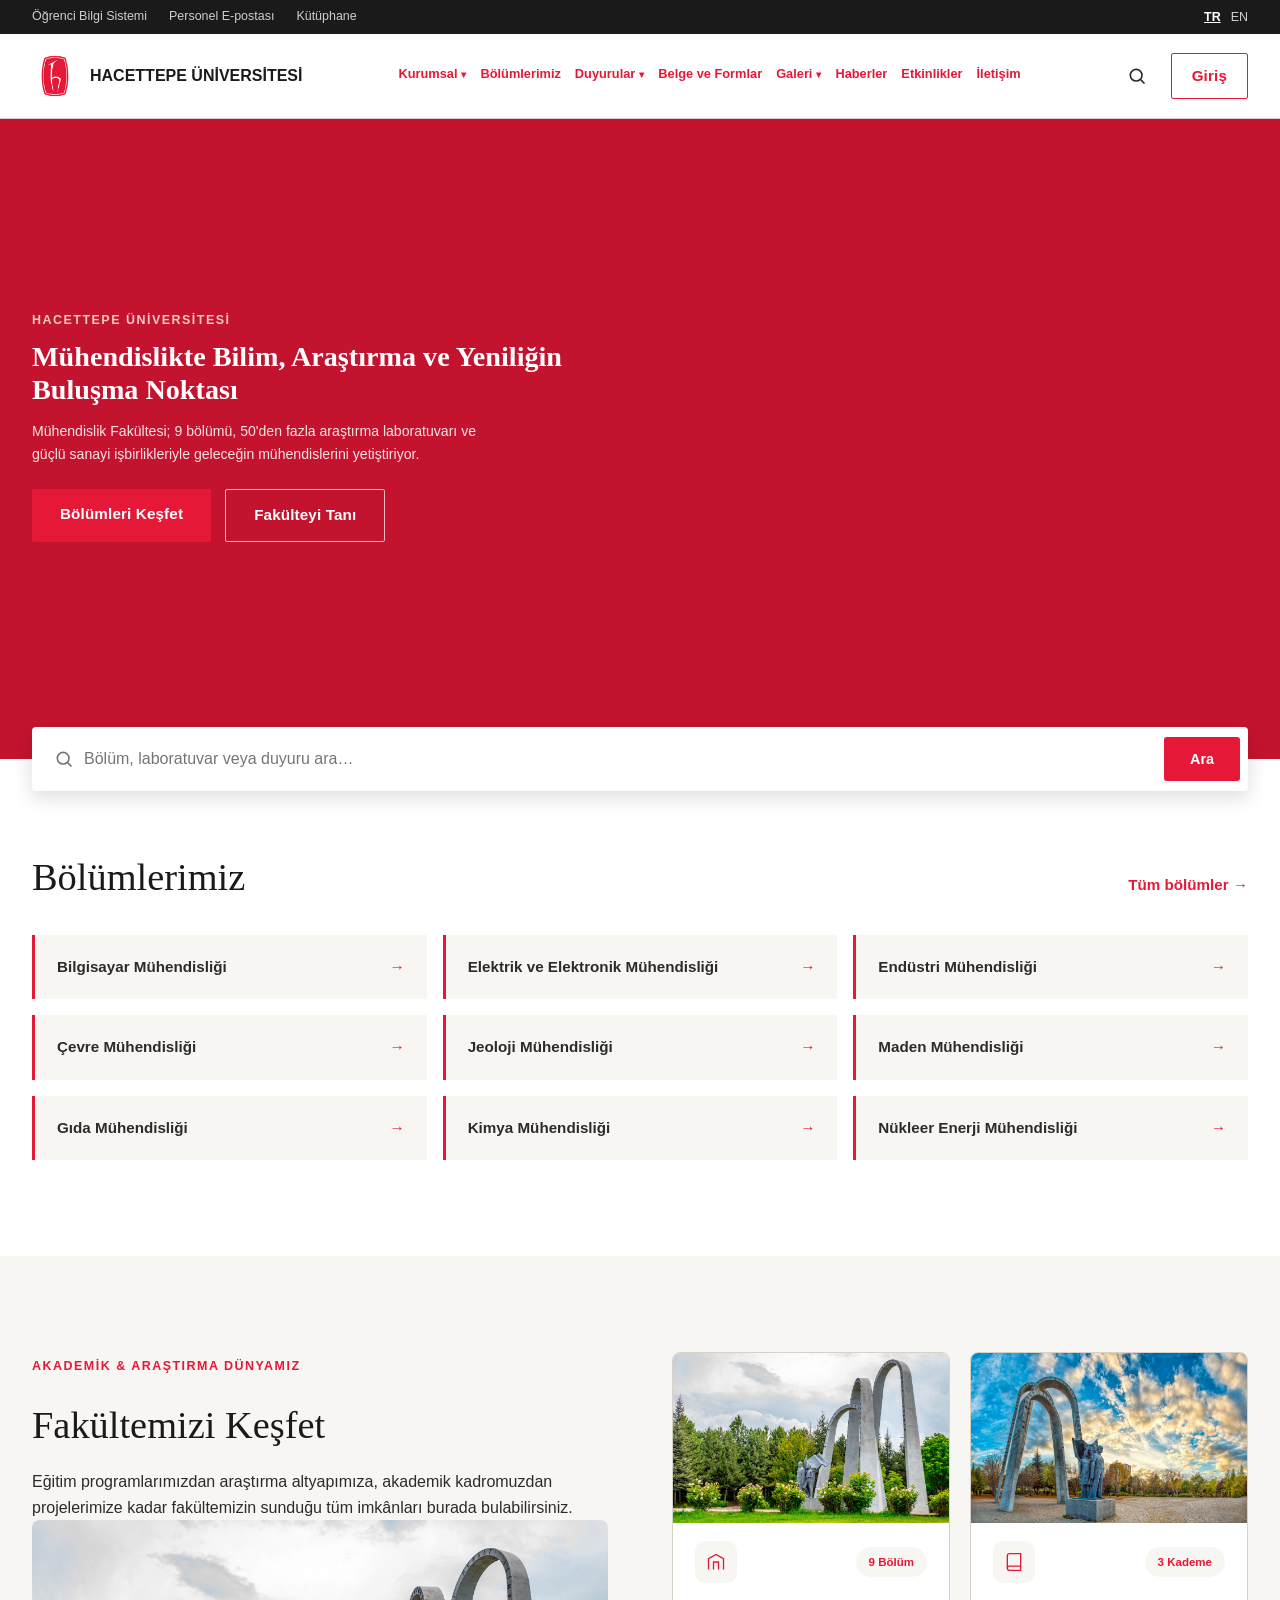
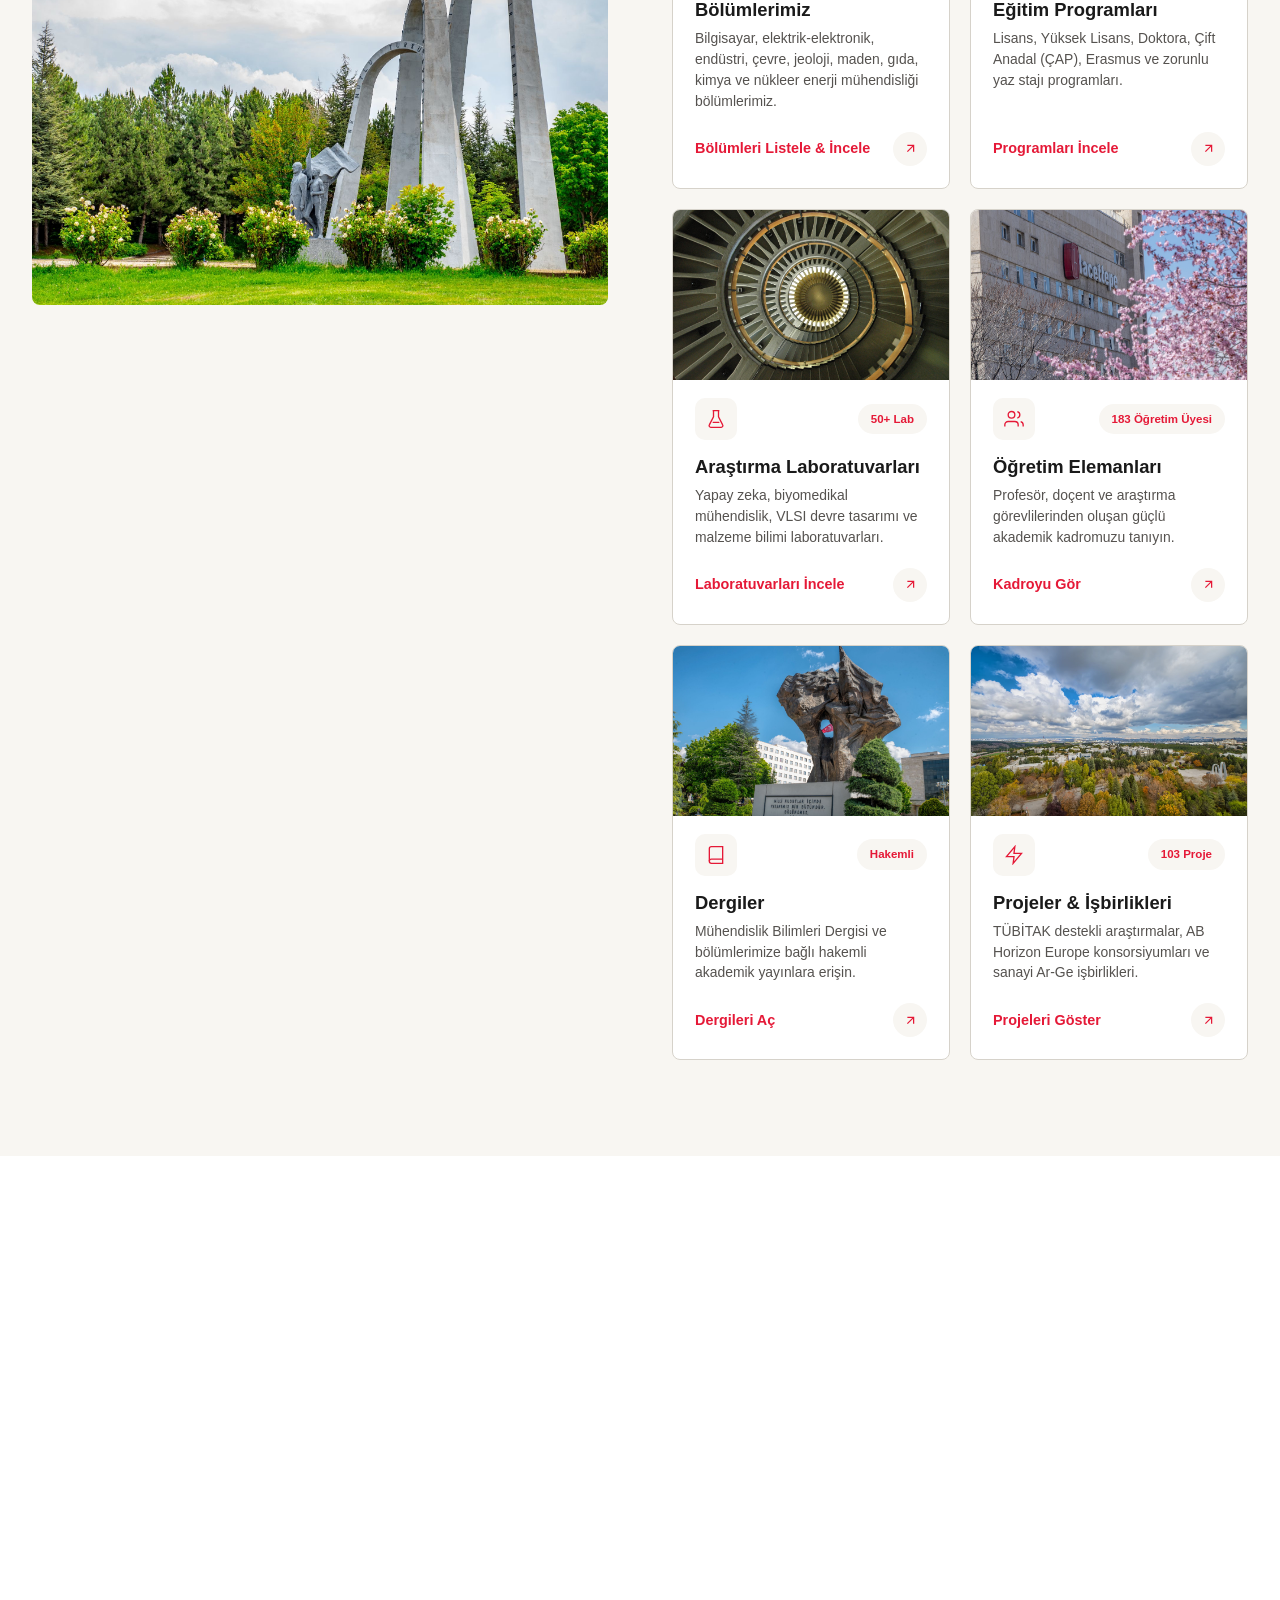
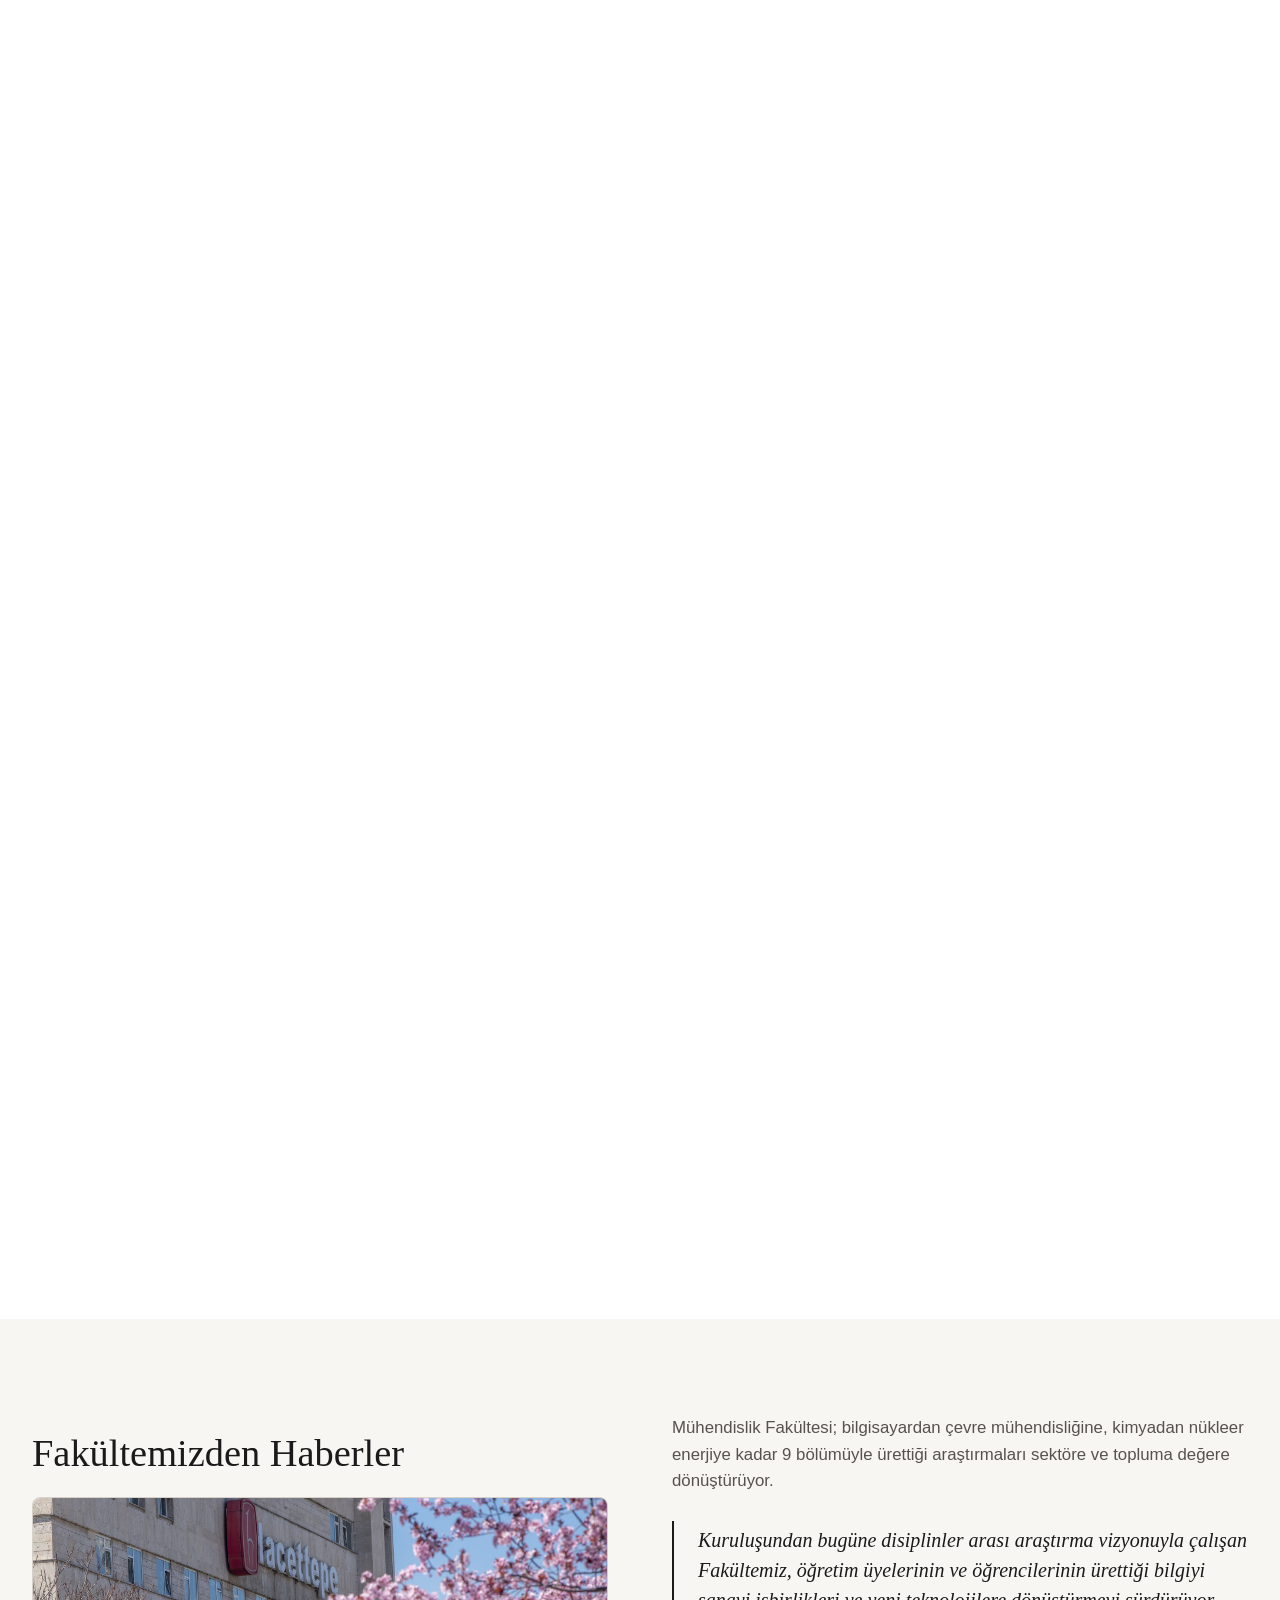
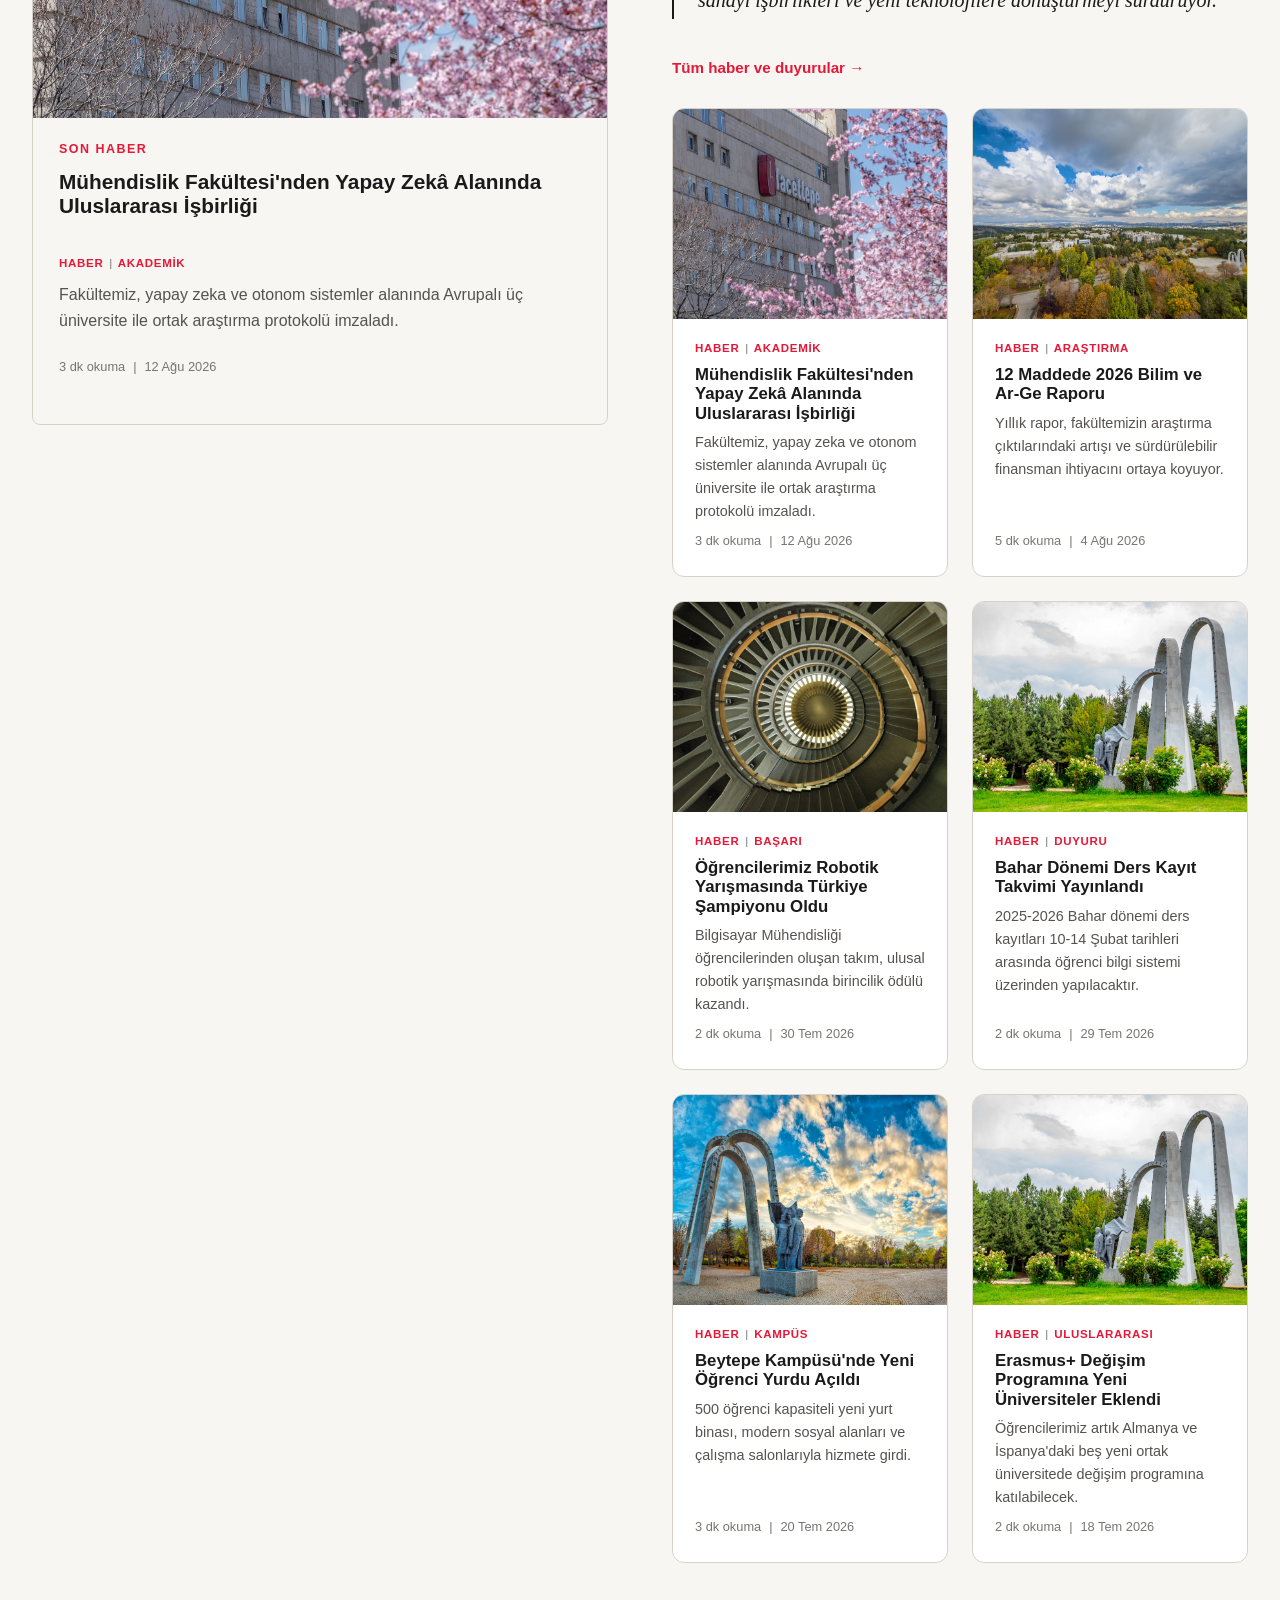
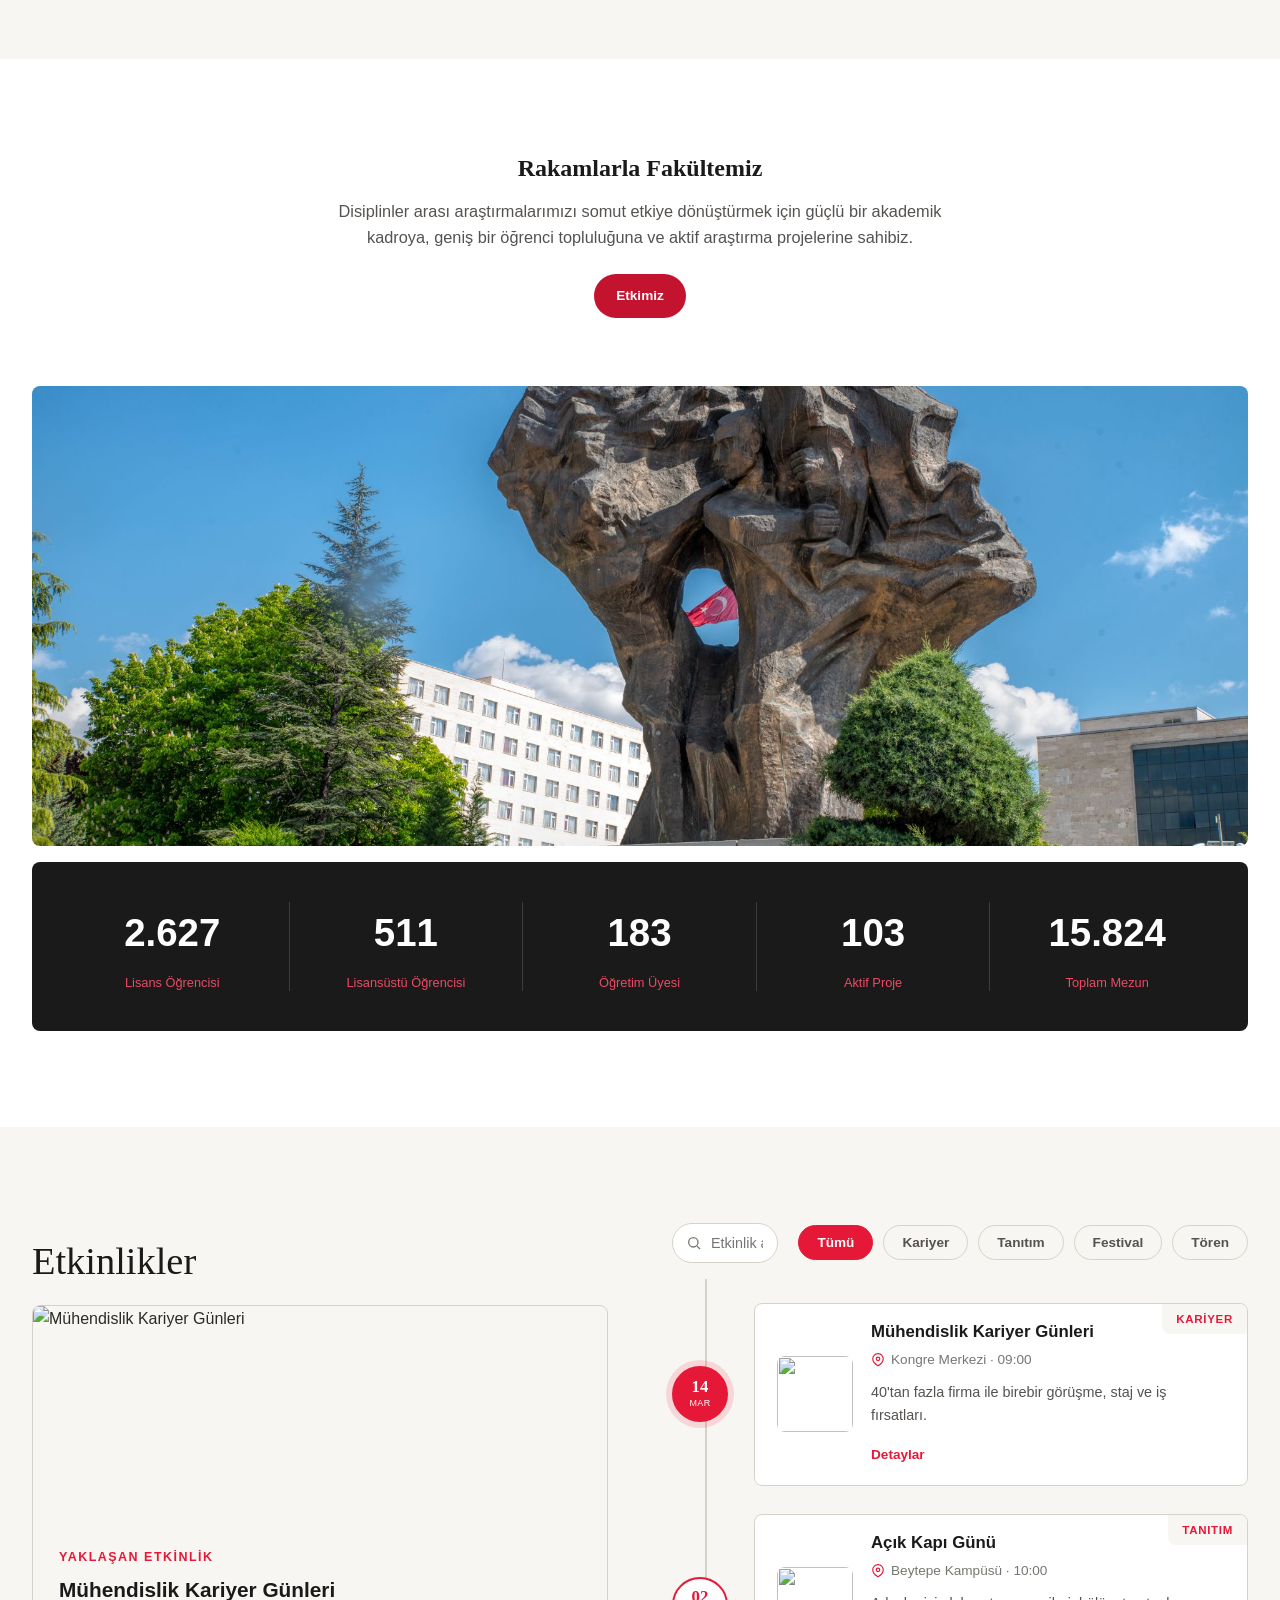
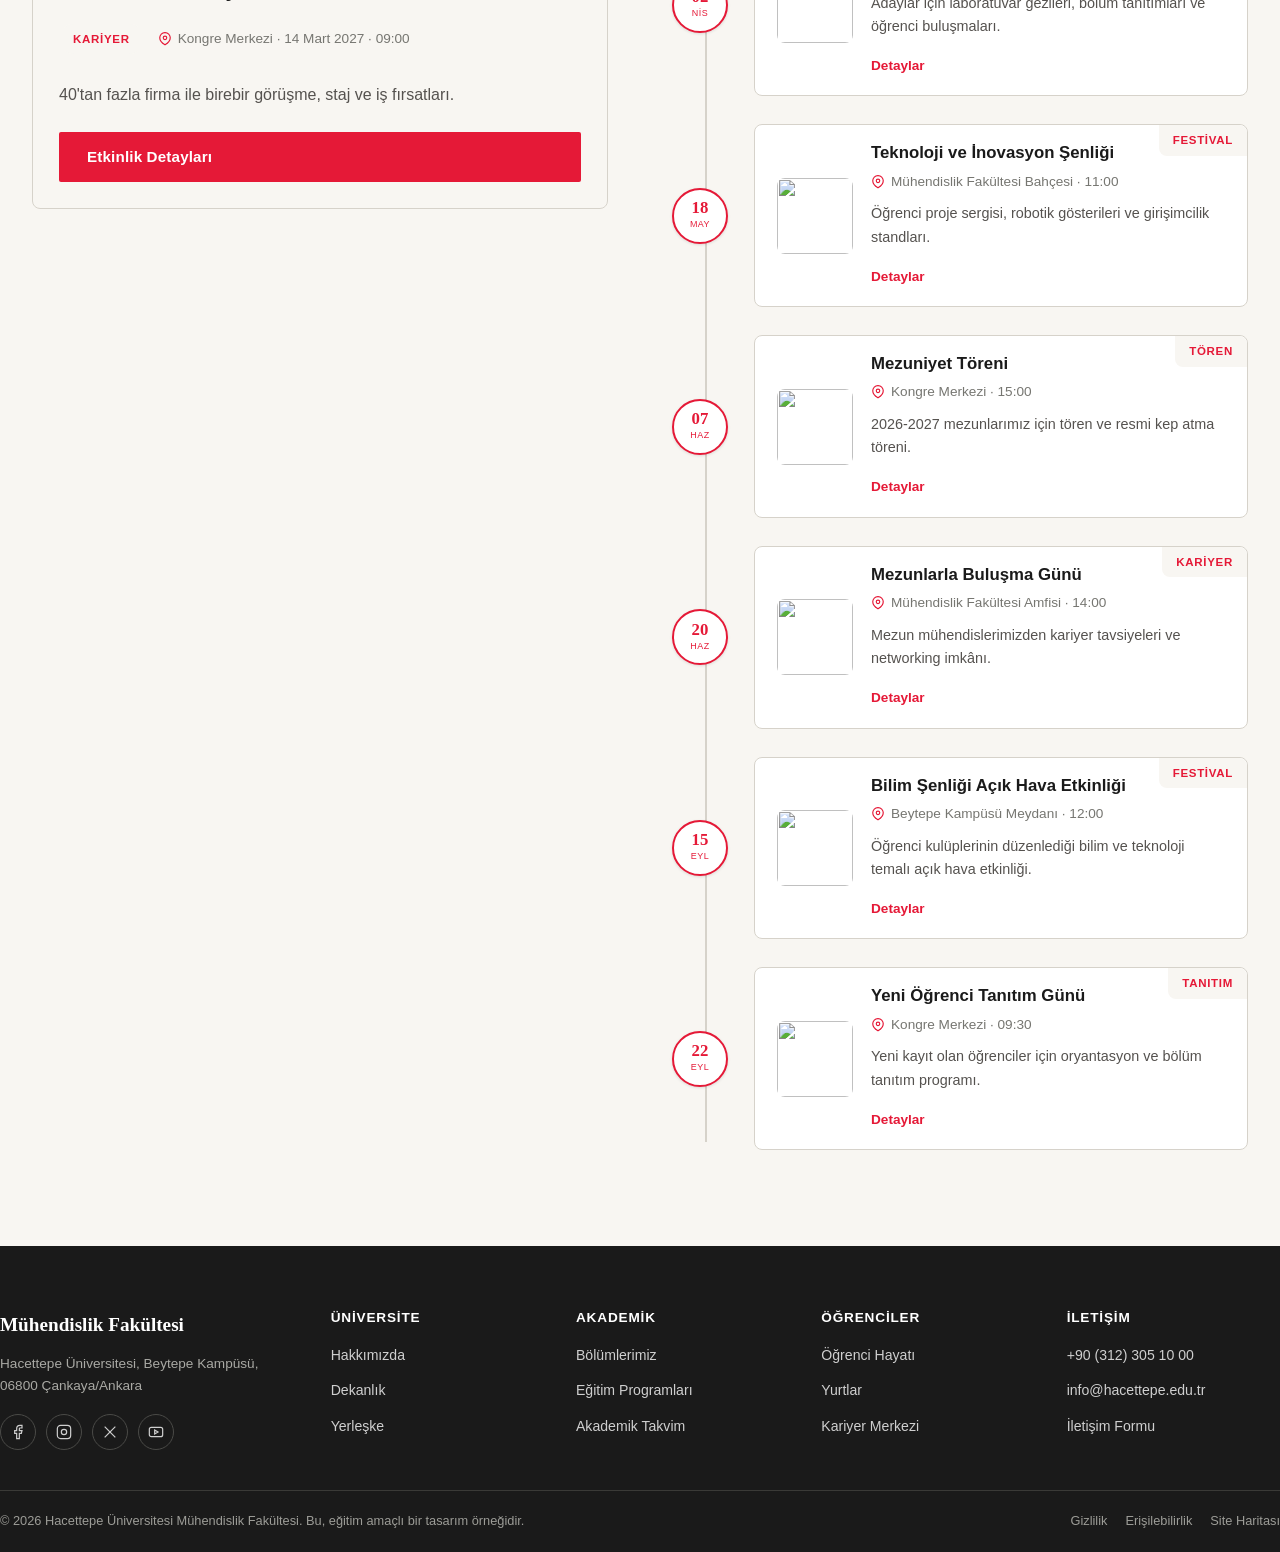
==== commit 8c5c5b81: "ss" ====
--- a/index.html
+++ b/index.html
@@ -185,7 +185,7 @@
     <section class="departments-section">
       <div class="container">
         <div class="section-head reveal">
-          <h2>Bölümlerimiz</h2>
+          <h2 class="light-heading">Bölümlerimiz</h2>
           <a href="akademik.html" class="section-link">Tüm bölümler</a>
         </div>
         <div class="dept-grid">
@@ -322,72 +322,108 @@
 
     <!-- ===================== DUYURULAR ===================== -->
     <section class="announcements-section">
-      <div class="container sticky-split">
-        <div class="sticky-col reveal">
+      <div class="container">
+        <div class="section-head reveal">
           <h2 class="light-heading">Duyurular</h2>
-          <a class="featured-announcement-card" href="#">
-            <span class="eyebrow">Son Duyuru</span>
-            <h3 class="featured-event-title">Bahar Dönemi Yandal / Çift Anadal Başvuruları Başladı</h3>
-            <span class="event-category featured-news-tag">Kayıt</span>
-            <p class="sticky-col-text">Yandal ve çift anadal program başvuruları 10-20 Ağustos tarihleri arasında öğrenci bilgi sistemi üzerinden alınacaktır.</p>
-            <div class="spotlight-meta featured-news-meta"><span>5 Ağustos 2026</span></div>
-            <span class="btn btn-primary">Duyurunun Tamamını Oku</span>
+          <a href="#" class="section-link">Tüm duyurular</a>
+        </div>
+
+        <div class="filter-bar announcements-filter-bar reveal" data-filter-for="#announcement-grid">
+          <button class="filter-chip active" data-filter="all">Tüm Duyurular</button>
+          <button class="filter-chip" data-filter="student">Öğrenci</button>
+          <button class="filter-chip" data-filter="staff">Personel</button>
+        </div>
+
+        <div class="announcement-columns" id="announcement-grid">
+          <a class="announcement-card reveal" href="#" data-category="student">
+            <div class="announcement-date-badge student" data-event-date="2026-08-05">
+              <span class="day"></span>
+              <span class="month"></span>
+            </div>
+            <div class="announcement-body">
+              <div class="announcement-tags">
+                <span class="audience-tag student">Öğrenci</span>
+                <span class="topic-label">Kayıt</span>
+              </div>
+              <h3>Bahar Dönemi Yandal / Çift Anadal Başvuruları Başladı</h3>
+              <p>Yandal ve çift anadal program başvuruları 10-20 Ağustos tarihleri arasında öğrenci bilgi sistemi üzerinden alınacaktır.</p>
+            </div>
           </a>
-        </div>
-
-        <div class="scroll-col">
-          <a href="#" class="section-link announcements-all-link">Tüm duyurular</a>
-          <div class="announcement-list">
-            <a class="announcement-item reveal" href="#">
-              <div class="announcement-head">
-                <span class="event-category">Sınav</span>
-                <span class="announcement-date">3 Ağustos 2026</span>
+
+          <a class="announcement-card reveal" href="#" data-category="student">
+            <div class="announcement-date-badge student" data-event-date="2026-08-03">
+              <span class="day"></span>
+              <span class="month"></span>
+            </div>
+            <div class="announcement-body">
+              <div class="announcement-tags">
+                <span class="audience-tag student">Öğrenci</span>
+                <span class="topic-label">Sınav</span>
               </div>
               <h3>Bütünleme Sınav Programı Yayınlandı</h3>
               <p>2025-2026 Bahar dönemi bütünleme sınav programına öğrenci bilgi sisteminden ulaşabilirsiniz.</p>
-              <span class="event-cta">Detaylı Bilgi</span>
-            </a>
-
-            <a class="announcement-item reveal" href="#">
-              <div class="announcement-head">
-                <span class="event-category">Burs</span>
-                <span class="announcement-date">30 Temmuz 2026</span>
+            </div>
+          </a>
+
+          <a class="announcement-card reveal" href="#" data-category="student">
+            <div class="announcement-date-badge student" data-event-date="2026-07-30">
+              <span class="day"></span>
+              <span class="month"></span>
+            </div>
+            <div class="announcement-body">
+              <div class="announcement-tags">
+                <span class="audience-tag student">Öğrenci</span>
+                <span class="topic-label">Burs</span>
               </div>
               <h3>Yemek Bursu Başvuru Sonuçları Açıklandı</h3>
               <p>Bahar dönemi yemek bursu başvuru sonuçları öğrenci bilgi sistemi üzerinden ilan edilmiştir.</p>
-              <span class="event-cta">Detaylı Bilgi</span>
-            </a>
-
-            <a class="announcement-item reveal" href="#">
-              <div class="announcement-head">
-                <span class="event-category">Staj</span>
-                <span class="announcement-date">25 Temmuz 2026</span>
+            </div>
+          </a>
+
+          <a class="announcement-card reveal" href="#" data-category="student">
+            <div class="announcement-date-badge student" data-event-date="2026-07-25">
+              <span class="day"></span>
+              <span class="month"></span>
+            </div>
+            <div class="announcement-body">
+              <div class="announcement-tags">
+                <span class="audience-tag student">Öğrenci</span>
+                <span class="topic-label">Staj</span>
               </div>
               <h3>Zorunlu Yaz Stajı Başvuruları Başladı</h3>
               <p>Staj yapılacak firmaların belirlenip Staj Komisyonu'na bildirilmesi gerekmektedir.</p>
-              <span class="event-cta">Detaylı Bilgi</span>
-            </a>
-
-            <a class="announcement-item reveal" href="#">
-              <div class="announcement-head">
-                <span class="event-category">Uluslararası</span>
-                <span class="announcement-date">20 Temmuz 2026</span>
-              </div>
-              <h3>Erasmus+ Değişim Programı Başvuru Takvimi</h3>
-              <p>2026-2027 akademik yılı Erasmus+ değişim programı başvuruları için son tarih yaklaşıyor.</p>
-              <span class="event-cta">Detaylı Bilgi</span>
-            </a>
-
-            <a class="announcement-item reveal" href="#">
-              <div class="announcement-head">
-                <span class="event-category">Kampüs</span>
-                <span class="announcement-date">15 Temmuz 2026</span>
-              </div>
-              <h3>Kütüphane Çalışma Saatleri Güncellendi</h3>
-              <p>Yaz döneminde kütüphane çalışma saatleri hafta içi 08:00-20:00 olarak güncellenmiştir.</p>
-              <span class="event-cta">Detaylı Bilgi</span>
-            </a>
-          </div>
+            </div>
+          </a>
+
+          <a class="announcement-card reveal" href="#" data-category="staff">
+            <div class="announcement-date-badge staff" data-event-date="2026-07-20">
+              <span class="day"></span>
+              <span class="month"></span>
+            </div>
+            <div class="announcement-body">
+              <div class="announcement-tags">
+                <span class="audience-tag staff">Personel</span>
+                <span class="topic-label">Akademik İlan</span>
+              </div>
+              <h3>BAP ve TÜBİTAK Proje Destek Başvuruları Bilgilendirme Semineri</h3>
+              <p>Dekanlık tarafından organize edilen araştırma projeleri teşvik semineri Fakülte Konferans Salonu'nda yapılacaktır.</p>
+            </div>
+          </a>
+
+          <a class="announcement-card reveal" href="#" data-category="staff">
+            <div class="announcement-date-badge staff" data-event-date="2026-07-15">
+              <span class="day"></span>
+              <span class="month"></span>
+            </div>
+            <div class="announcement-body">
+              <div class="announcement-tags">
+                <span class="audience-tag staff">Personel</span>
+                <span class="topic-label">İdari</span>
+              </div>
+              <h3>Fakülte Kurulu ve Yönetim Kurulu Toplantı Kararları</h3>
+              <p>Fakülte Yönetim Kurulu oturumunda alınan güncel kararlar ve ders müfredatı güncellemeleri yayınlanmıştır.</p>
+            </div>
+          </a>
         </div>
       </div>
     </section>
--- a/css/style.css
+++ b/css/style.css
@@ -794,30 +794,6 @@
   background: #fff;
 }
 
-.featured-announcement-card {
-  display: block;
-  background: var(--hu-cream);
-  border: 1px solid var(--hu-gray-300);
-  border-radius: 8px;
-  padding: 28px 30px;
-  margin-top: 18px;
-  cursor: pointer;
-  transition: box-shadow var(--transition), transform var(--transition);
-}
-
-.featured-announcement-card:hover {
-  box-shadow: var(--shadow-sm);
-  transform: translateY(-3px);
-}
-
-.featured-announcement-card .featured-event-title {
-  transition: color var(--transition);
-}
-
-.featured-announcement-card:hover .featured-event-title {
-  color: var(--hu-red);
-}
-
 /* Fotoğraflı öne çıkan kart — Haberler gibi görselli sticky-col bölümlerinde */
 .featured-photo-card {
   display: block;
@@ -861,63 +837,151 @@
   color: var(--hu-red);
 }
 
-.announcements-all-link {
-  display: inline-block;
-  margin-bottom: 20px;
-}
-
-.announcement-list {
-  display: flex;
-  flex-direction: column;
+/* Duyuru kartı — renkli tarih rozeti + ikili etiket (hedef kitle + konu) */
+.announcement-card {
+  position: relative;
+  overflow: hidden;
+  display: flex;
   gap: 16px;
-}
-
-.announcement-item {
-  display: block;
+  align-items: center;
   background: var(--hu-cream);
   border: 1px solid var(--hu-gray-300);
-  border-radius: 8px;
-  padding: 22px 26px;
+  border-radius: 10px;
+  padding: 20px;
   cursor: pointer;
   transition: box-shadow var(--transition), transform var(--transition);
 }
 
-.announcement-item:hover {
-  box-shadow: var(--shadow-sm);
-  transform: translateX(4px);
-}
-
-.announcement-head {
-  display: flex;
-  align-items: center;
-  justify-content: space-between;
-  gap: 12px;
-  margin-bottom: 10px;
-}
-
-.announcement-date {
-  font-size: 0.8rem;
+/* Kategori (hedef kitle) etiketi kartın sağ üst köşesine bitişik oturur,
+   dış köşe yuvarlaklığı kartın kendi border-radius'uyla eşleşir */
+.announcement-card .audience-tag {
+  position: absolute;
+  top: 0;
+  right: 0;
+  margin: 0;
+  border-radius: 0 10px 0 10px;
+}
+
+.announcement-card .announcement-body {
+  padding-top: 4px;
+}
+
+.announcement-card:hover {
+  box-shadow: var(--shadow-md);
+  transform: translateY(-3px);
+}
+
+.announcement-date-badge {
+  flex-shrink: 0;
+  width: 58px;
+  height: 58px;
+  border-radius: 10px;
+  display: flex;
+  flex-direction: column;
+  align-items: center;
+  justify-content: center;
+  color: #fff;
+}
+
+.announcement-date-badge.student {
+  background: var(--hu-red);
+}
+
+.announcement-date-badge.staff {
+  background: var(--hu-black);
+}
+
+.announcement-date-badge .day {
+  font-family: var(--font-serif);
+  font-weight: 700;
+  font-size: 1.25rem;
+  line-height: 1;
+}
+
+.announcement-date-badge .month {
+  font-size: 0.6rem;
+  text-transform: uppercase;
+  letter-spacing: 0.05em;
+  margin-top: 2px;
+}
+
+.announcement-body {
+  flex: 1;
+  min-width: 0;
+}
+
+.announcement-tags {
+  display: flex;
+  align-items: center;
+  gap: 10px;
+  flex-wrap: wrap;
+  margin-bottom: 8px;
+}
+
+.audience-tag {
+  font-size: 0.68rem;
+  font-weight: 700;
+  text-transform: uppercase;
+  letter-spacing: 0.04em;
+  padding: 4px 10px;
+  border-radius: 20px;
+  white-space: nowrap;
+}
+
+.audience-tag.student {
+  background: #fbe1e6;
+  color: var(--hu-red-dark);
+}
+
+.audience-tag.staff {
+  background: #fbedc8;
+  color: #8a5a12;
+}
+
+.topic-label {
+  font-size: 0.82rem;
   color: var(--hu-gray-500);
-  white-space: nowrap;
-}
-
-.announcement-item h3 {
+}
+
+.announcement-body h3 {
   font-family: var(--font-sans);
   font-weight: 700;
-  font-size: 1.02rem;
-  margin-bottom: 8px;
+  font-size: 1rem;
+  margin-bottom: 6px;
   transition: color var(--transition);
 }
 
-.announcement-item:hover h3 {
-  color: var(--hu-red);
-  text-decoration: underline;
-}
-
-.announcement-item p {
-  font-size: 0.9rem;
+.announcement-card:hover .announcement-body h3 {
+  color: var(--hu-red);
+}
+
+.announcement-body p {
+  font-size: 0.88rem;
   color: var(--hu-gray-700);
-  margin-bottom: 14px;
+  line-height: 1.5;
+}
+
+.announcements-filter-bar {
+  padding-top: 0;
+  margin-bottom: 32px;
+}
+
+/* Duyurular — sabit/kayan sütun yok, iki eşit sütun halinde 3+3 kart.
+   grid-auto-flow:column + 3 satır, kartları önce sol sütuna aşağı doğru
+   sonra sağ sütuna doldurur (1-2-3 sol, 4-5-6 sağ); aynı satırdaki sol ve
+   sağ kart, grid'in doğal satır yüksekliği eşitleme davranışıyla otomatik
+   olarak aynı yüksekliğe sahip olur. */
+.announcement-columns {
+  display: grid;
+  grid-template-columns: repeat(2, 1fr);
+  grid-template-rows: repeat(3, auto);
+  grid-auto-flow: column;
+  gap: 20px 24px;
+  align-items: stretch;
+}
+
+.announcement-columns .announcement-card {
+  height: 100%;
 }
 
 /* ==========================================================================
@@ -2224,6 +2288,8 @@
   .gallery-grid { grid-template-columns: 1fr; grid-template-rows: repeat(6, 150px); }
   .gallery-item.big { grid-column: span 1; }
   .dept-grid { grid-template-columns: 1fr; }
+  .announcement-columns { grid-template-columns: 1fr; grid-template-rows: none; grid-auto-flow: row; }
+  .announcement-columns .announcement-card { height: auto; }
 }
 
 /* Mobil açılır menü */
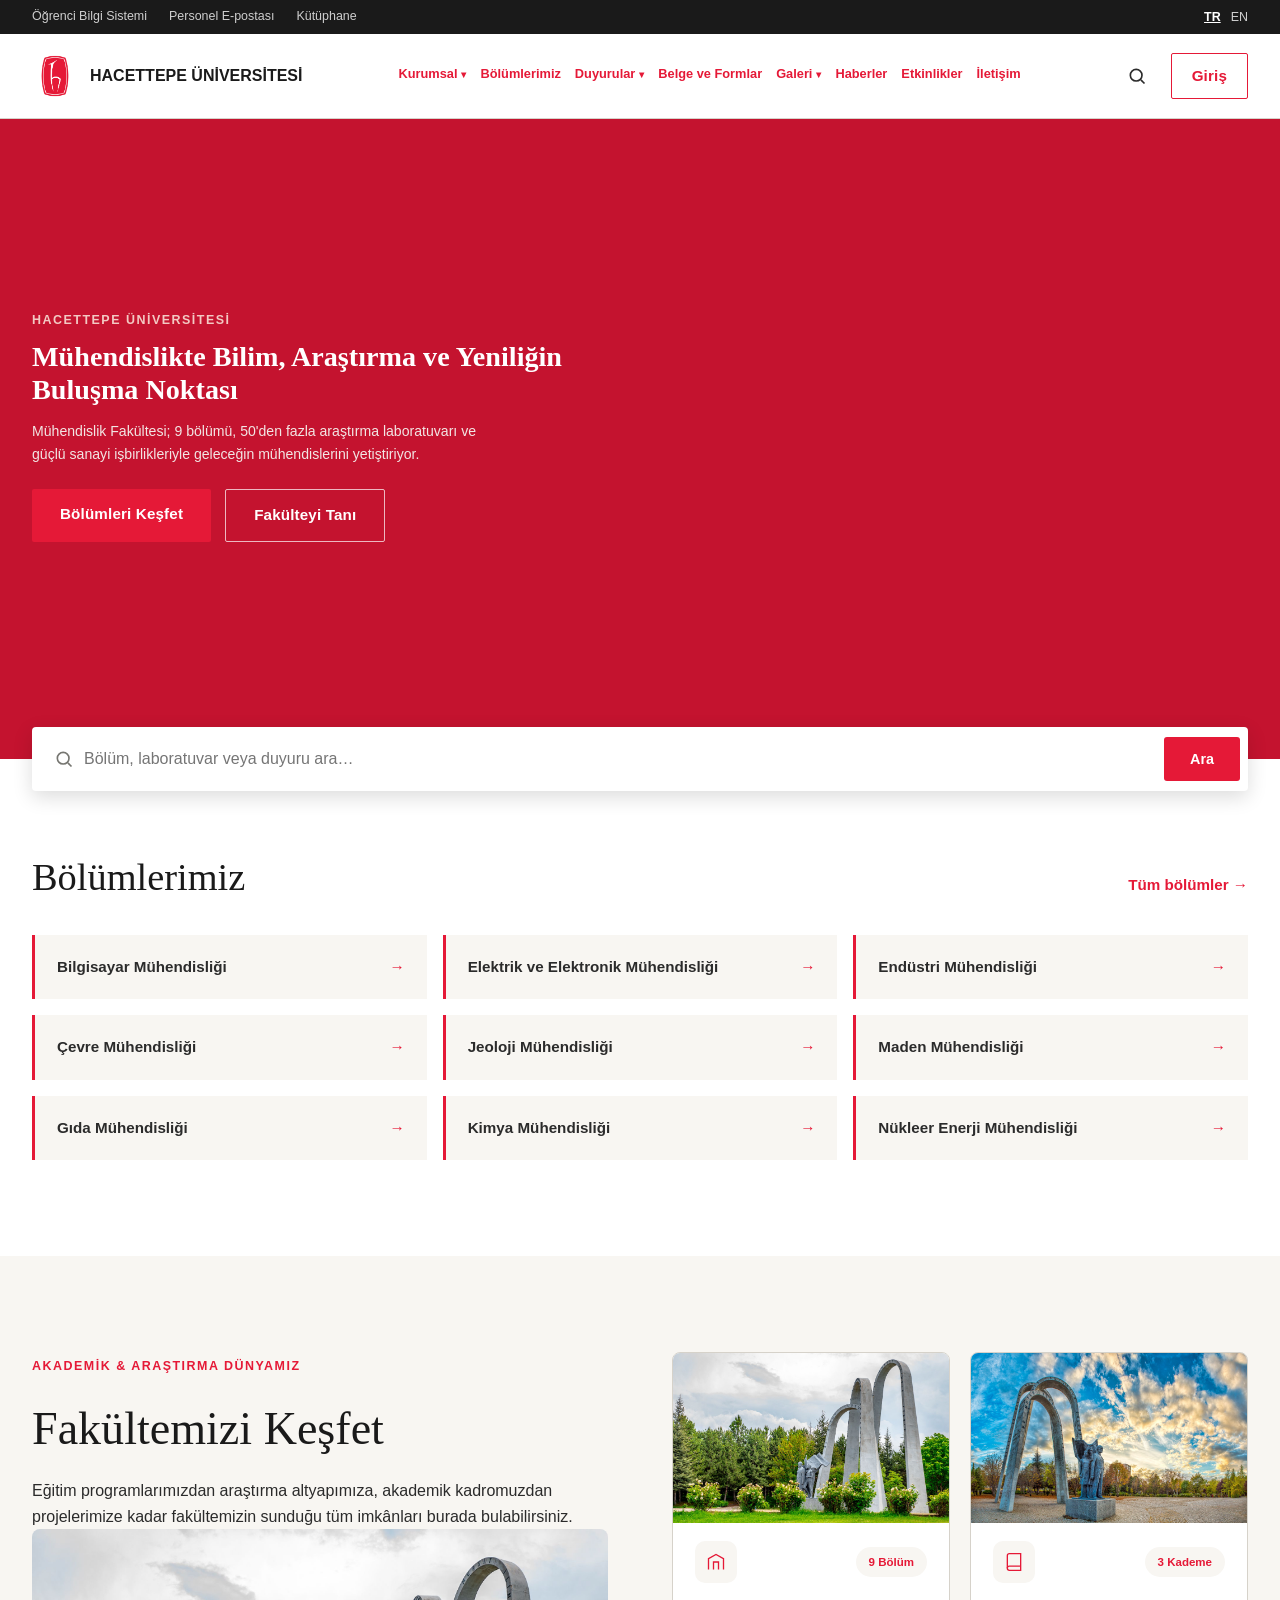
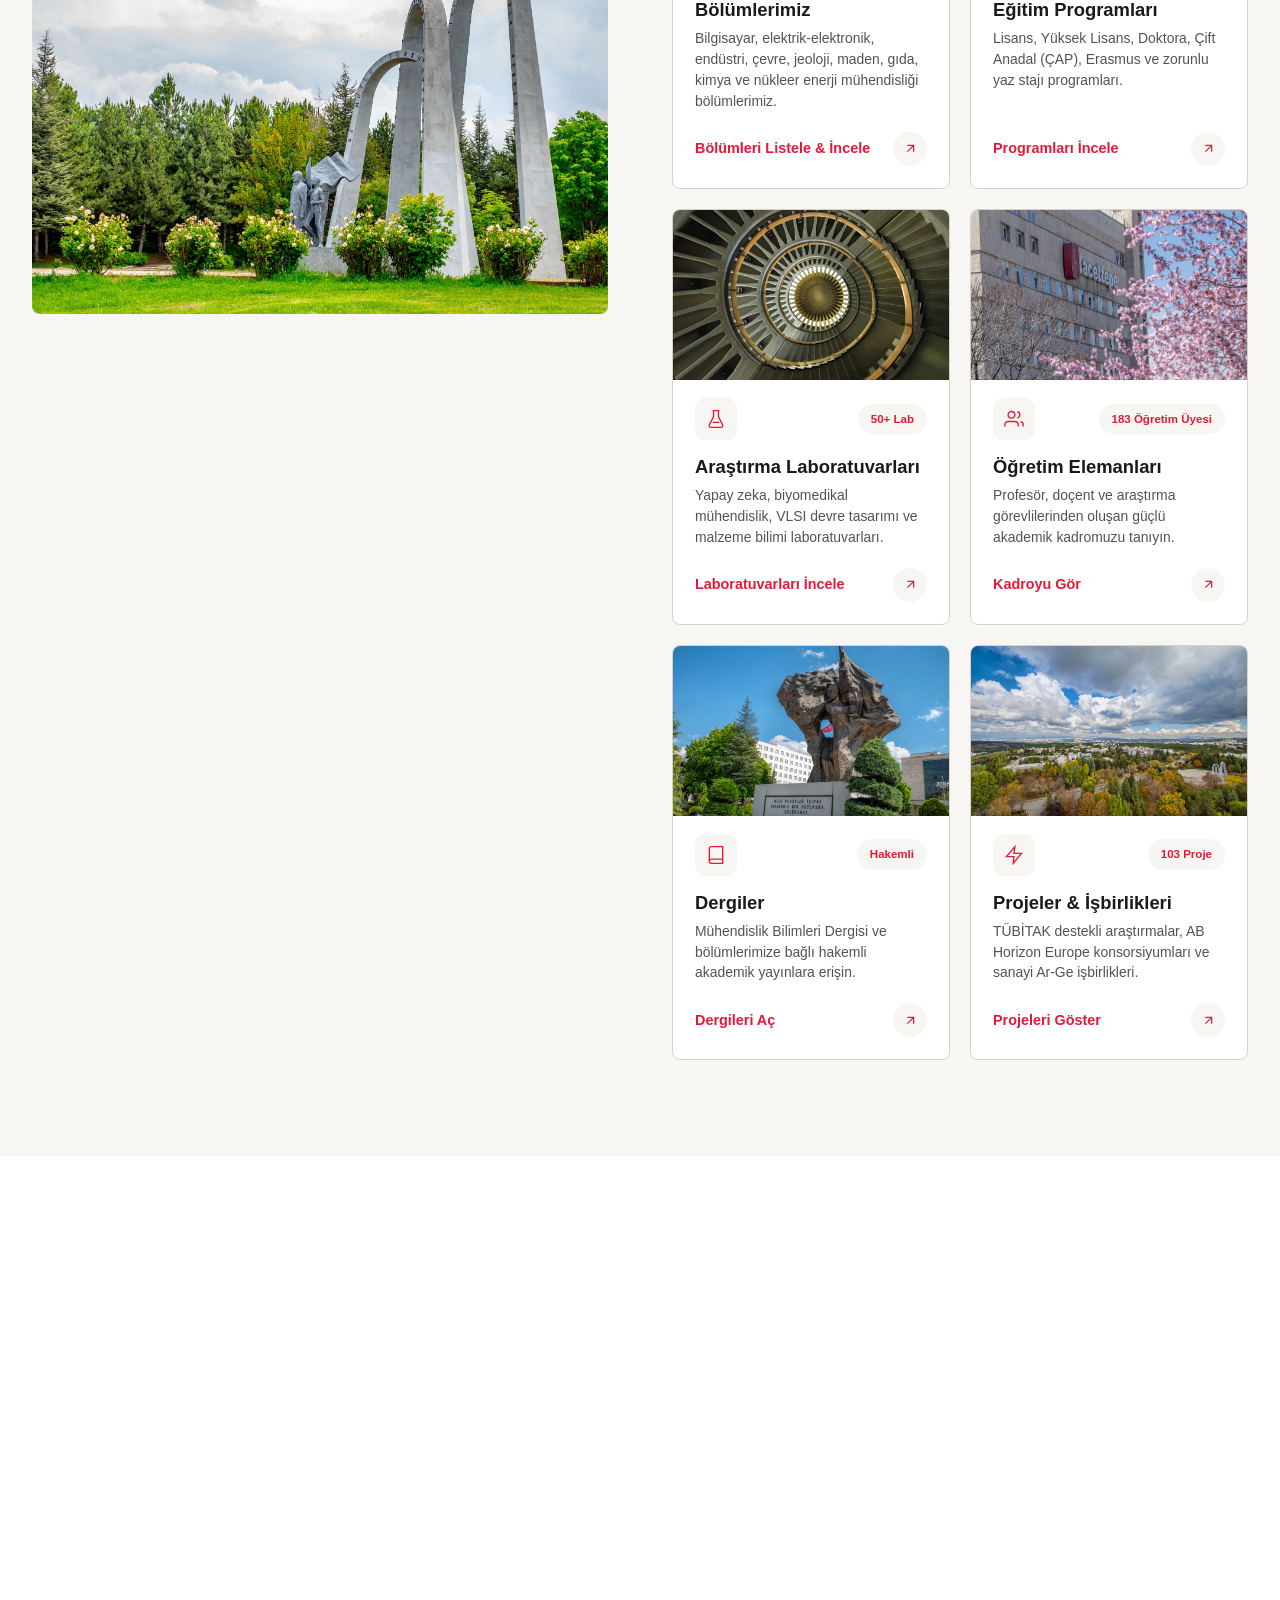
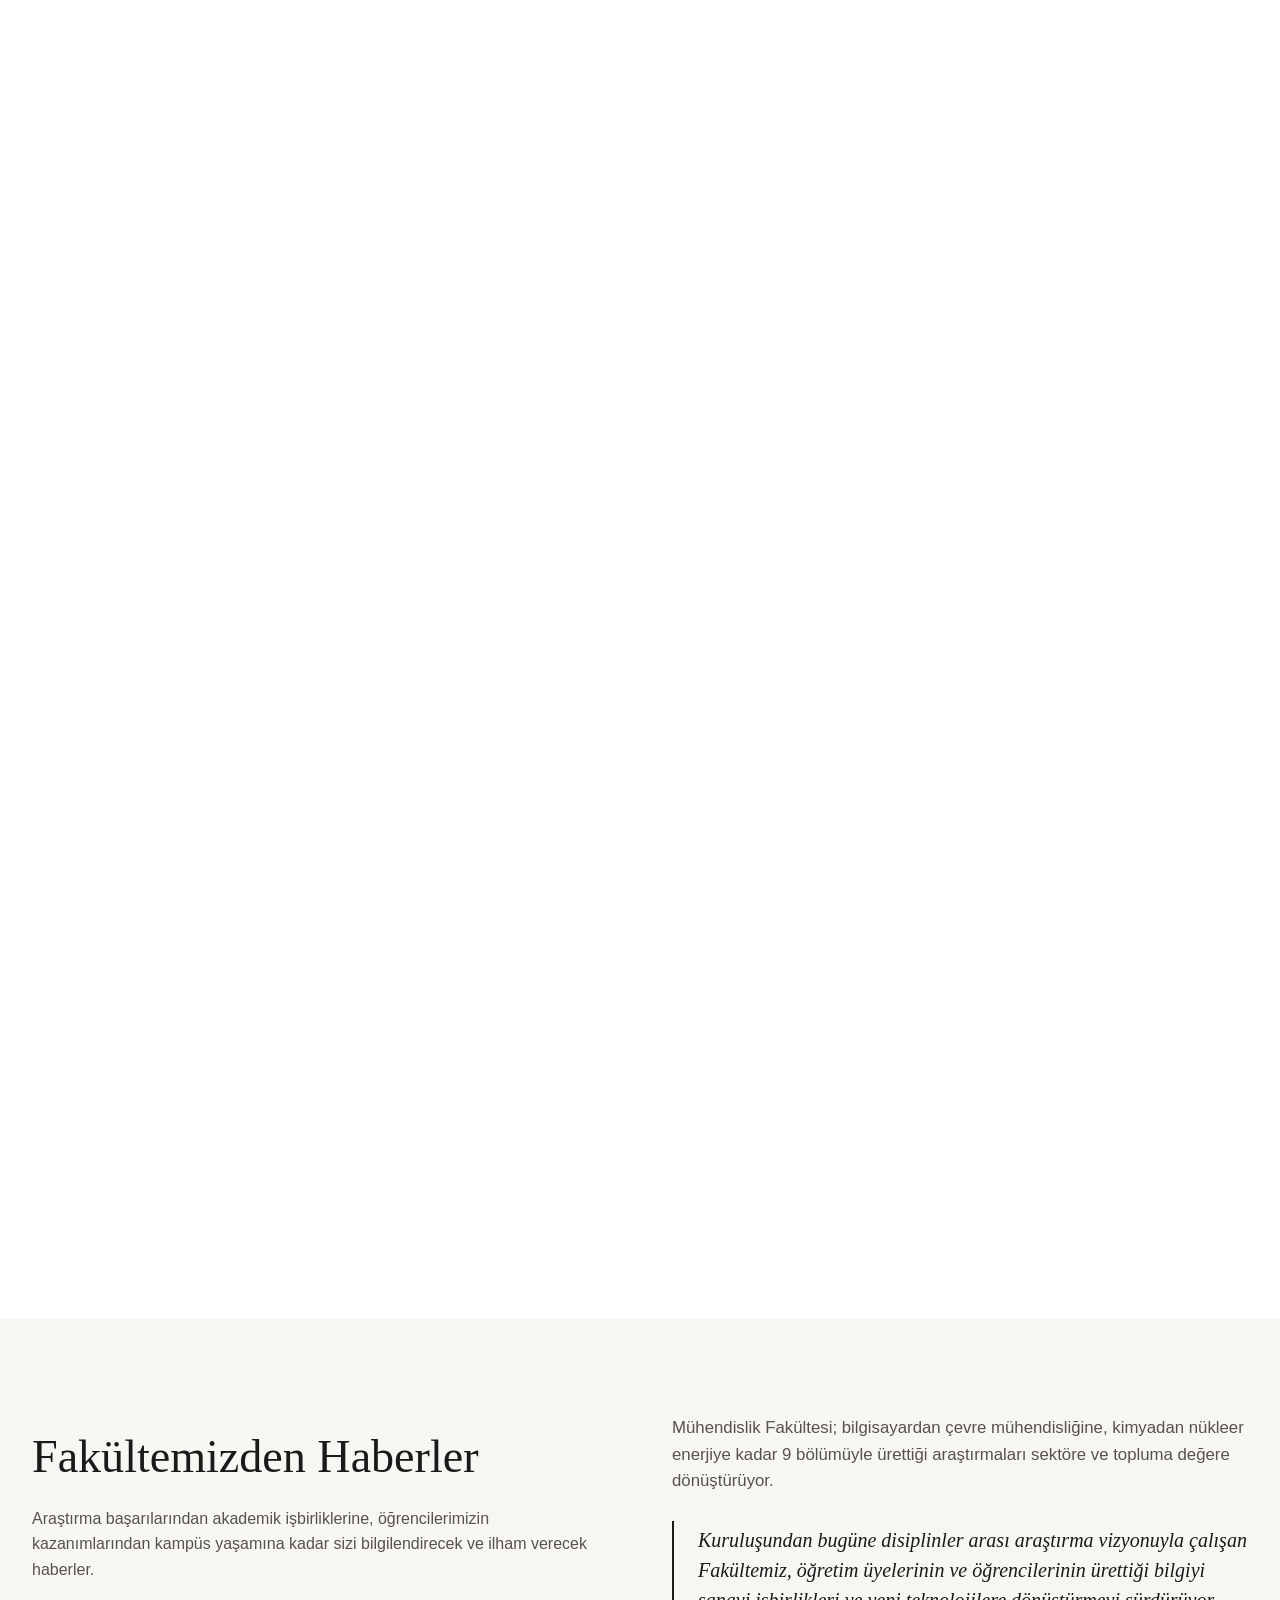
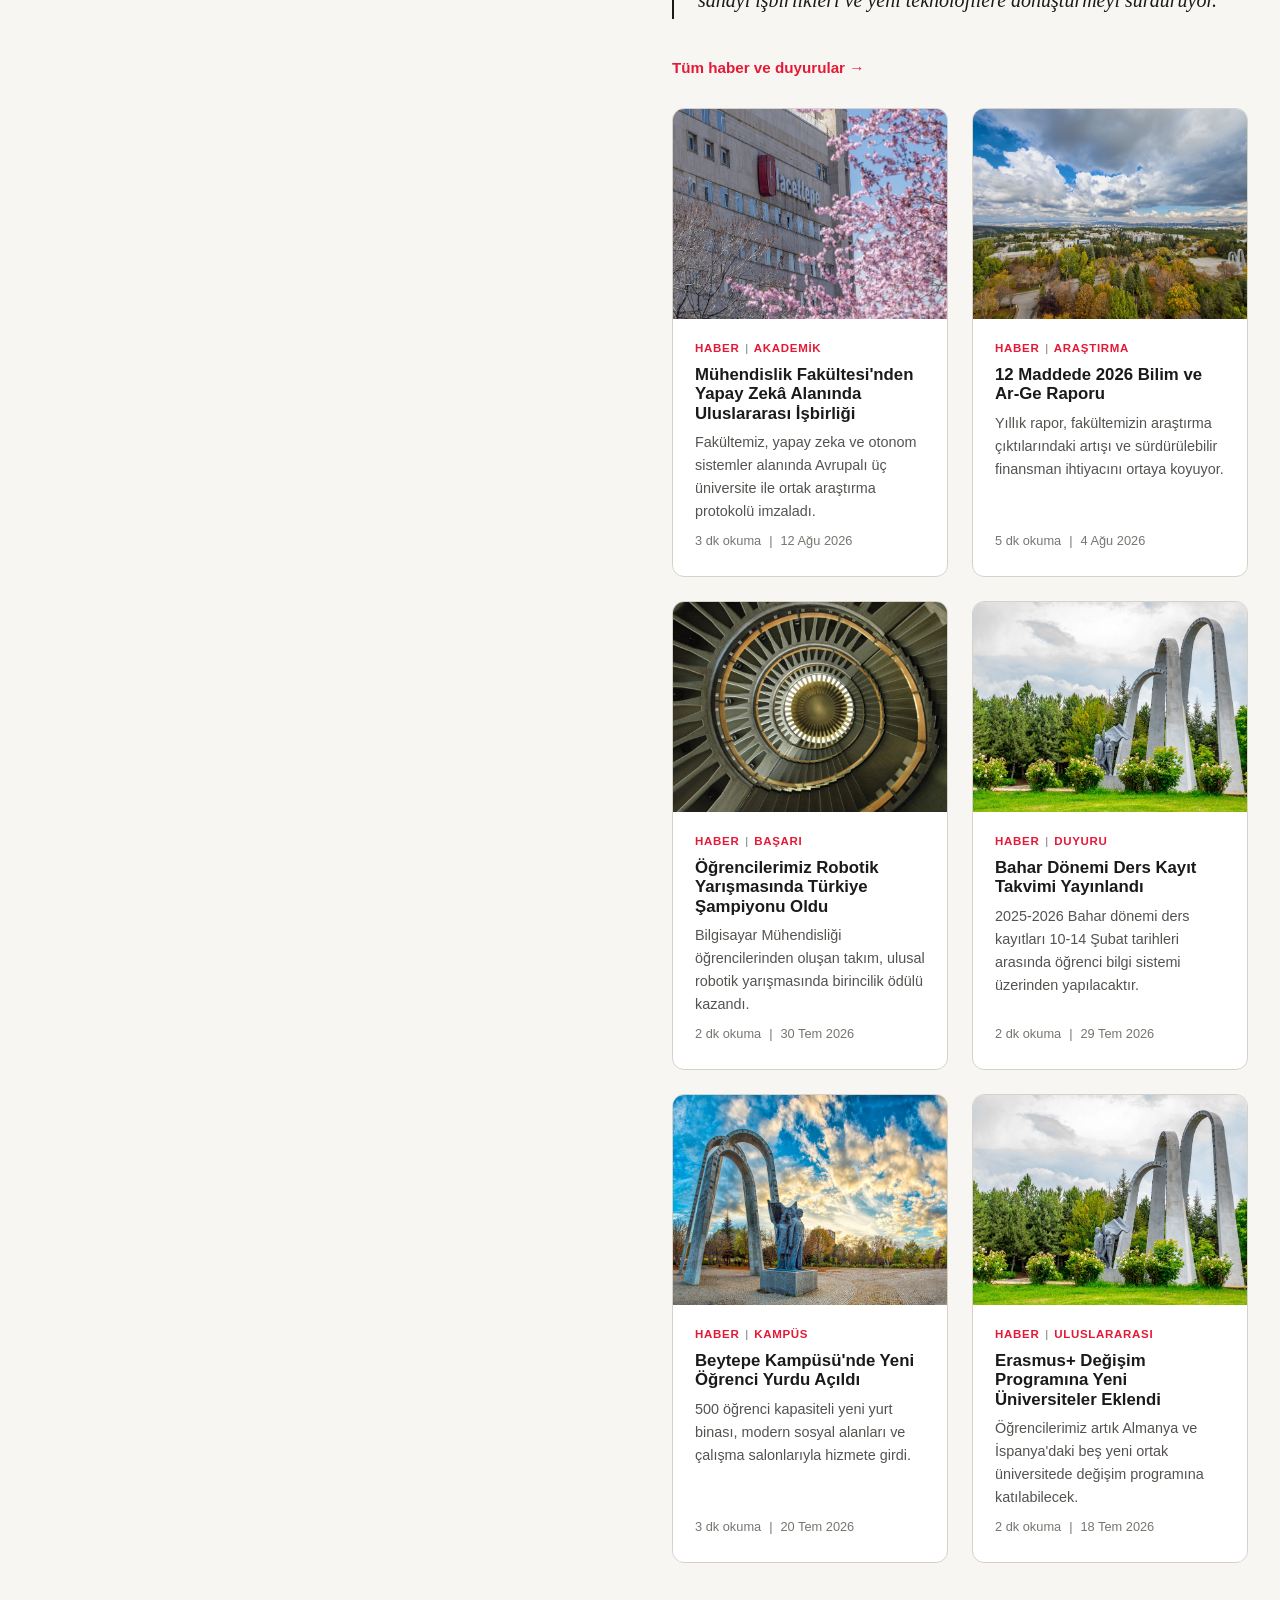
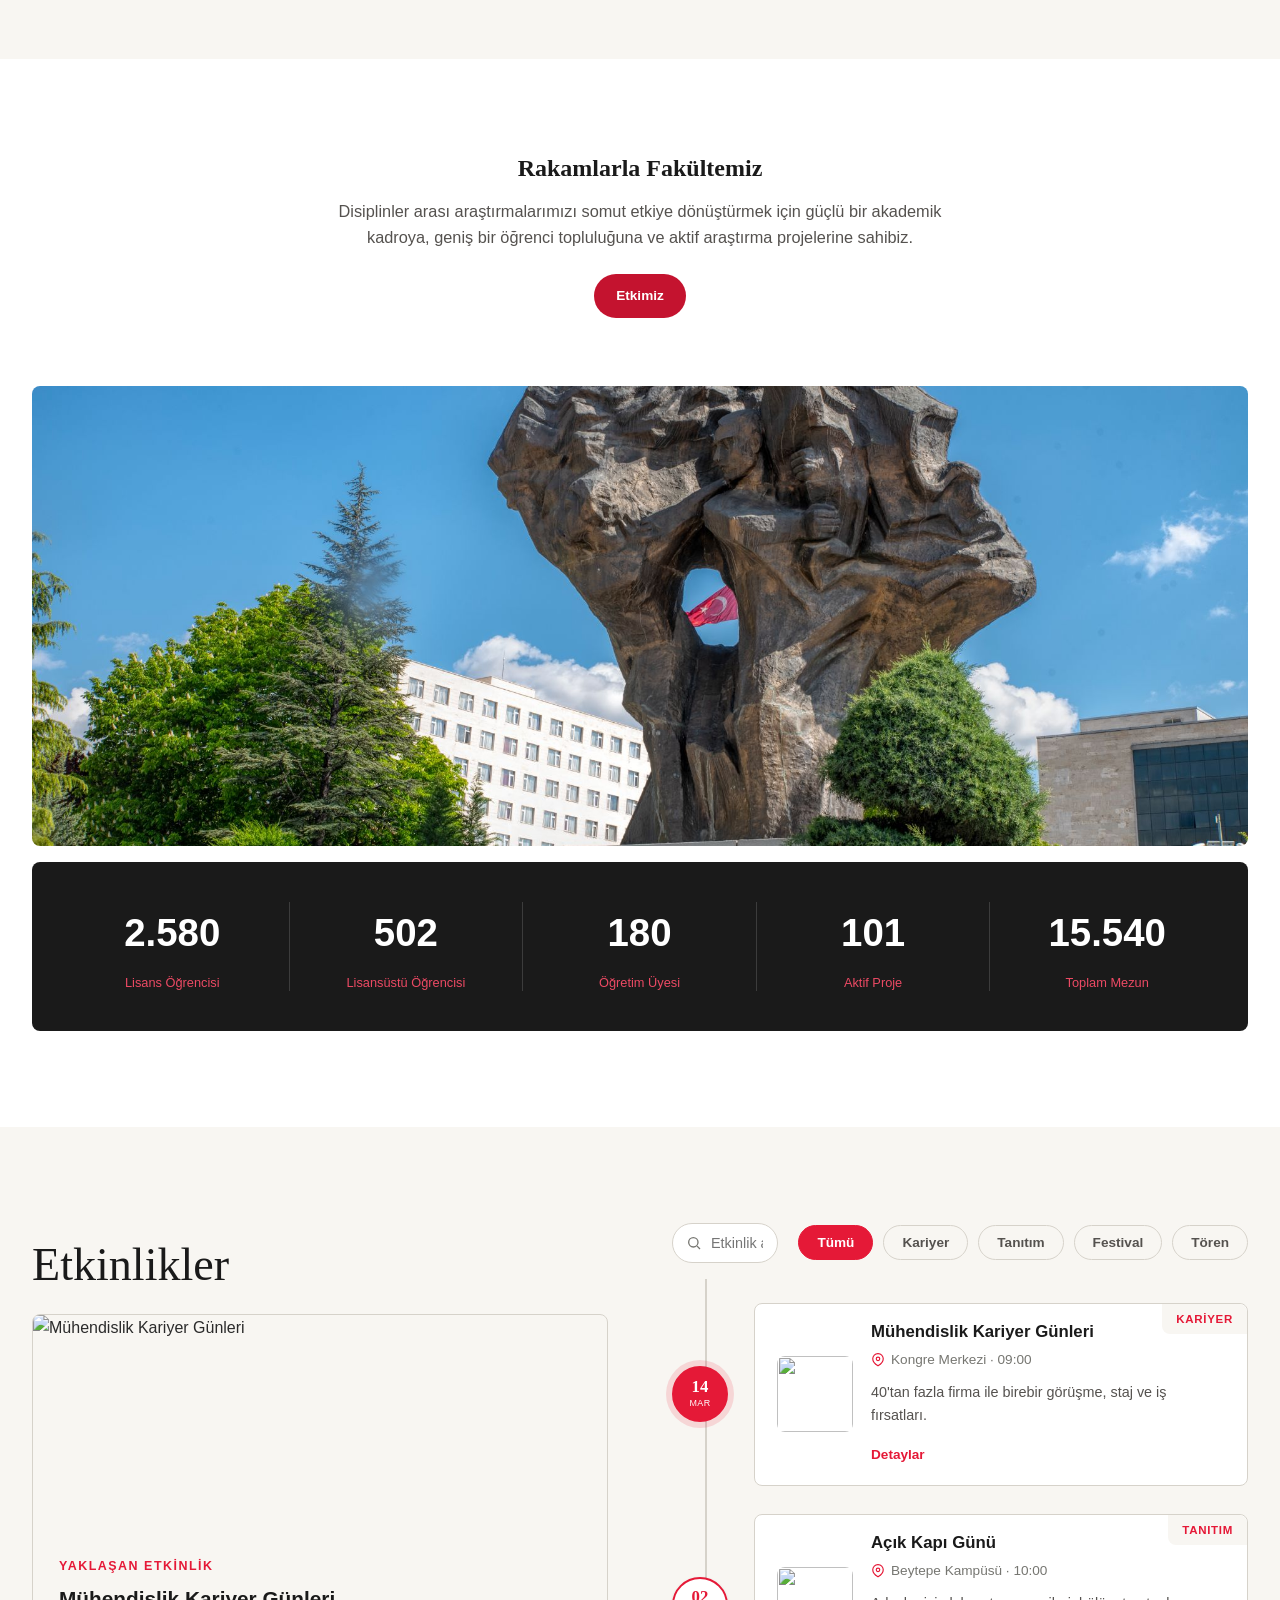
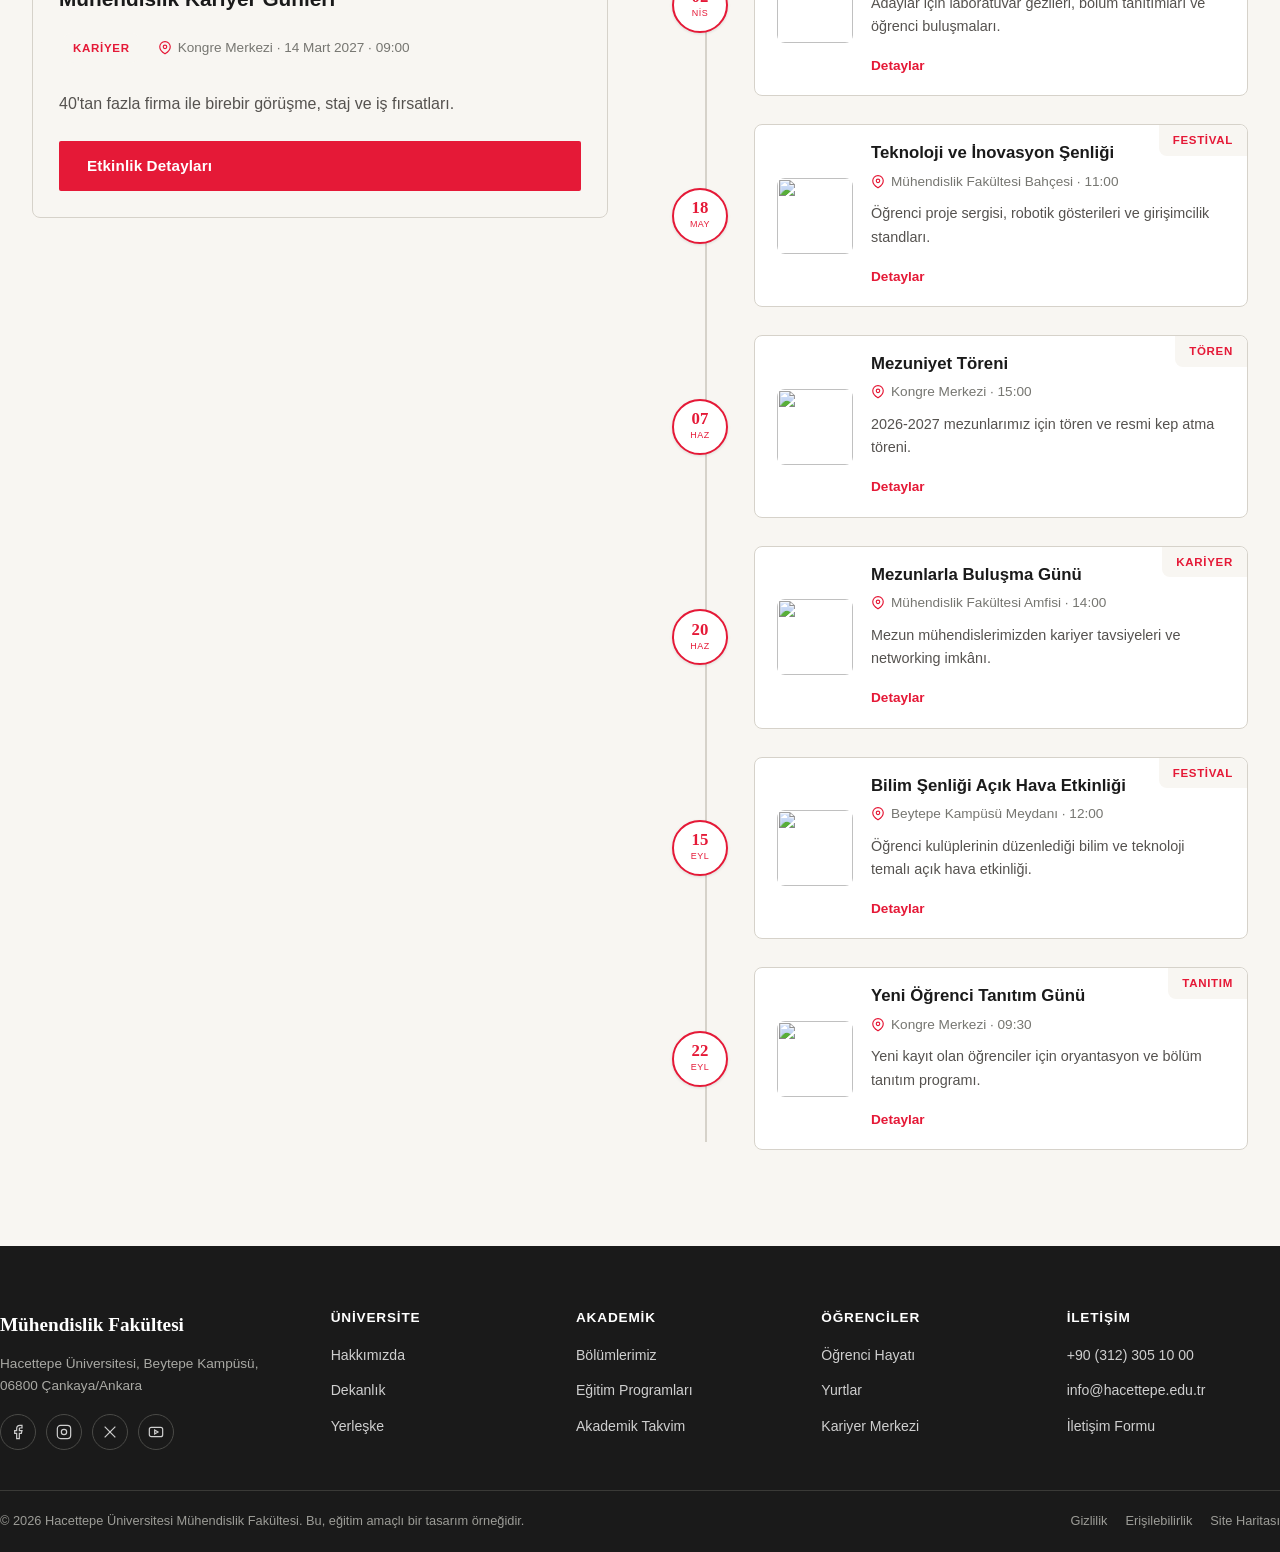
==== commit 7b9ed924: "ss" ====
--- a/index.html
+++ b/index.html
@@ -441,16 +441,11 @@
       <div class="container sticky-split">
         <div class="sticky-col reveal">
           <h2 class="light-heading">Fakültemizden Haberler</h2>
-          <a class="featured-photo-card" href="#">
-            <img src="img/slider/slide-1731.jpg" alt="Mühendislik Fakültesi binası önünde çekilmiş tanıtım görüntüsü" />
-            <div class="featured-photo-card-body">
-              <span class="eyebrow">Son Haber</span>
-              <h3 class="featured-event-title">Mühendislik Fakültesi'nden Yapay Zekâ Alanında Uluslararası İşbirliği</h3>
-              <span class="newsfeed-tag featured-news-tag">Haber <span>|</span> Akademik</span>
-              <p class="sticky-col-text">Fakültemiz, yapay zeka ve otonom sistemler alanında Avrupalı üç üniversite ile ortak araştırma protokolü imzaladı.</p>
-              <div class="spotlight-meta featured-news-meta"><span>3 dk okuma</span><span>|</span><span>12 Ağu 2026</span></div>
-            </div>
-          </a>
+          <p class="sticky-col-text">
+            Araştırma başarılarından akademik işbirliklerine, öğrencilerimizin
+            kazanımlarından kampüs yaşamına kadar sizi bilgilendirecek ve
+            ilham verecek haberler.
+          </p>
         </div>
 
         <div class="scroll-col">
--- a/css/style.css
+++ b/css/style.css
@@ -1209,7 +1209,7 @@
 }
 
 .sticky-col h2 {
-  font-size: clamp(1.7rem, 3vw, 2.4rem);
+  font-size: clamp(2rem, 3.6vw, 2.9rem);
   margin: 16px 0 22px;
 }
 
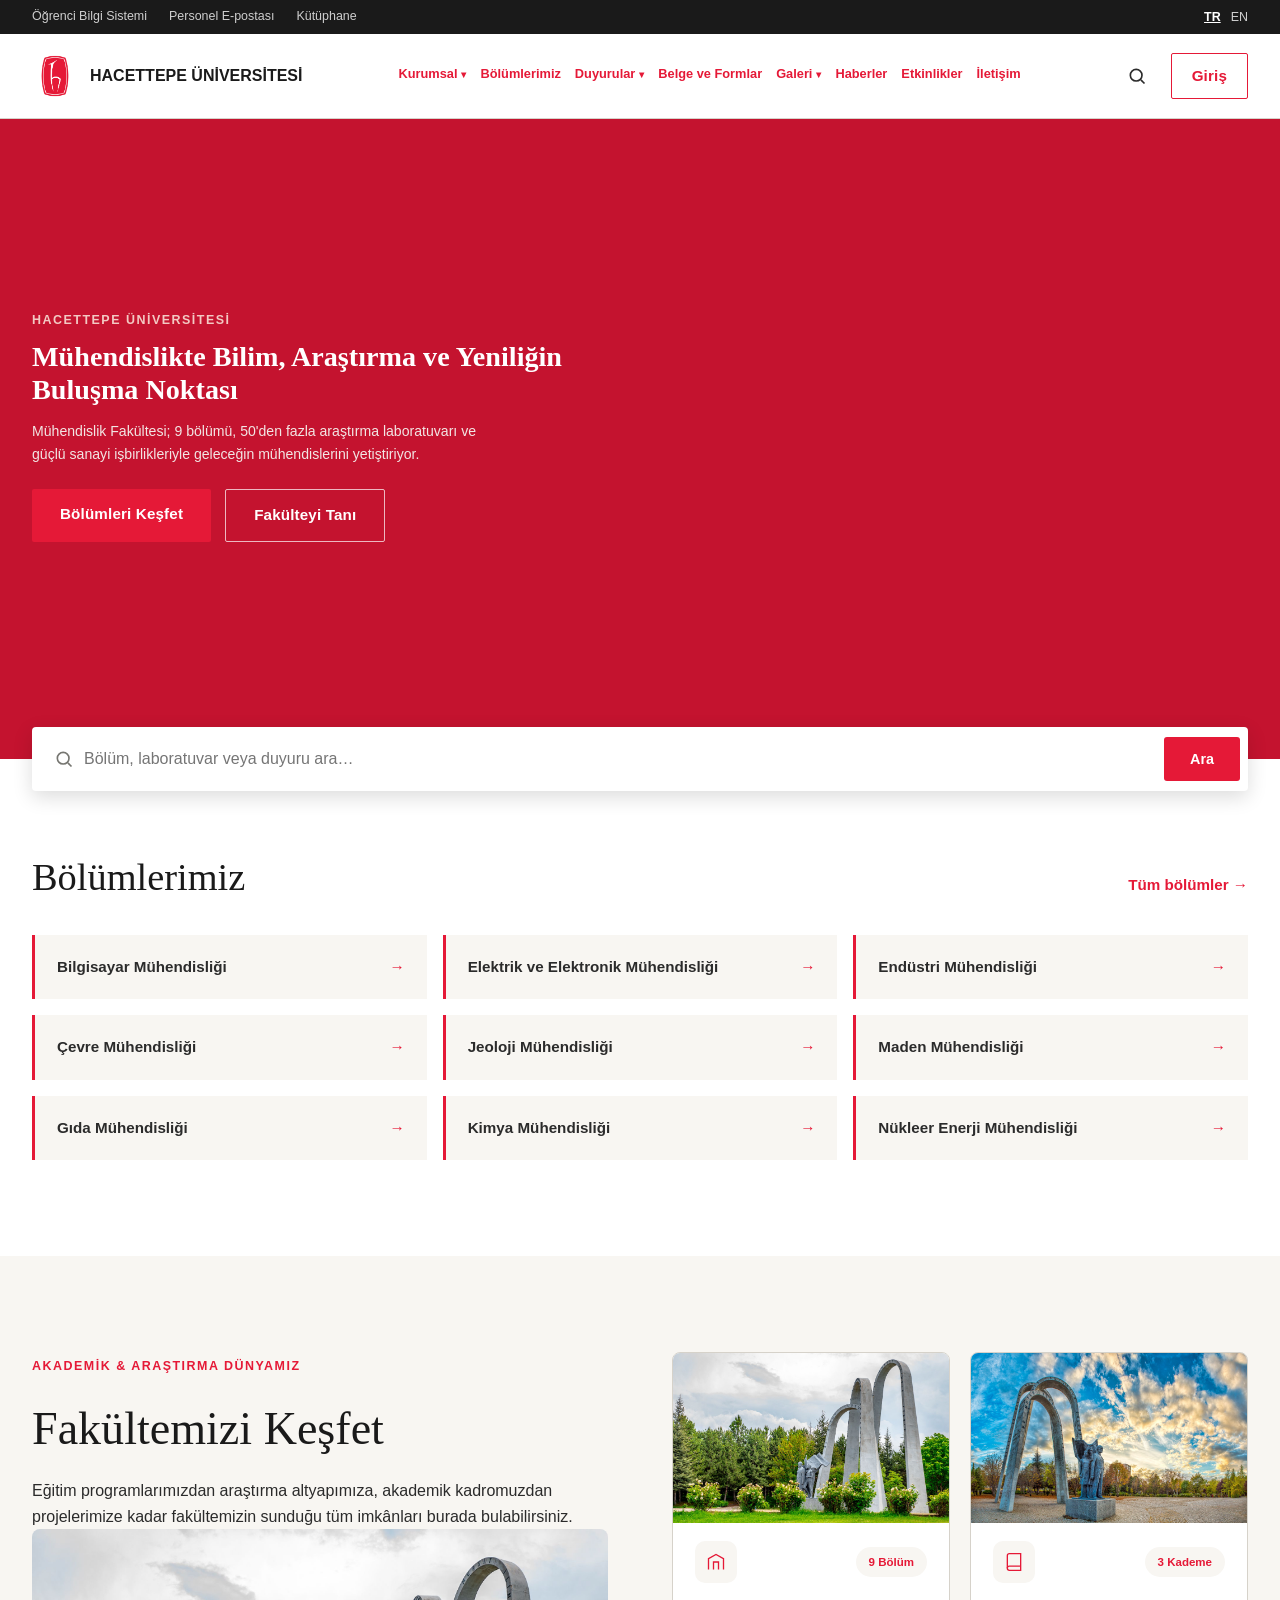
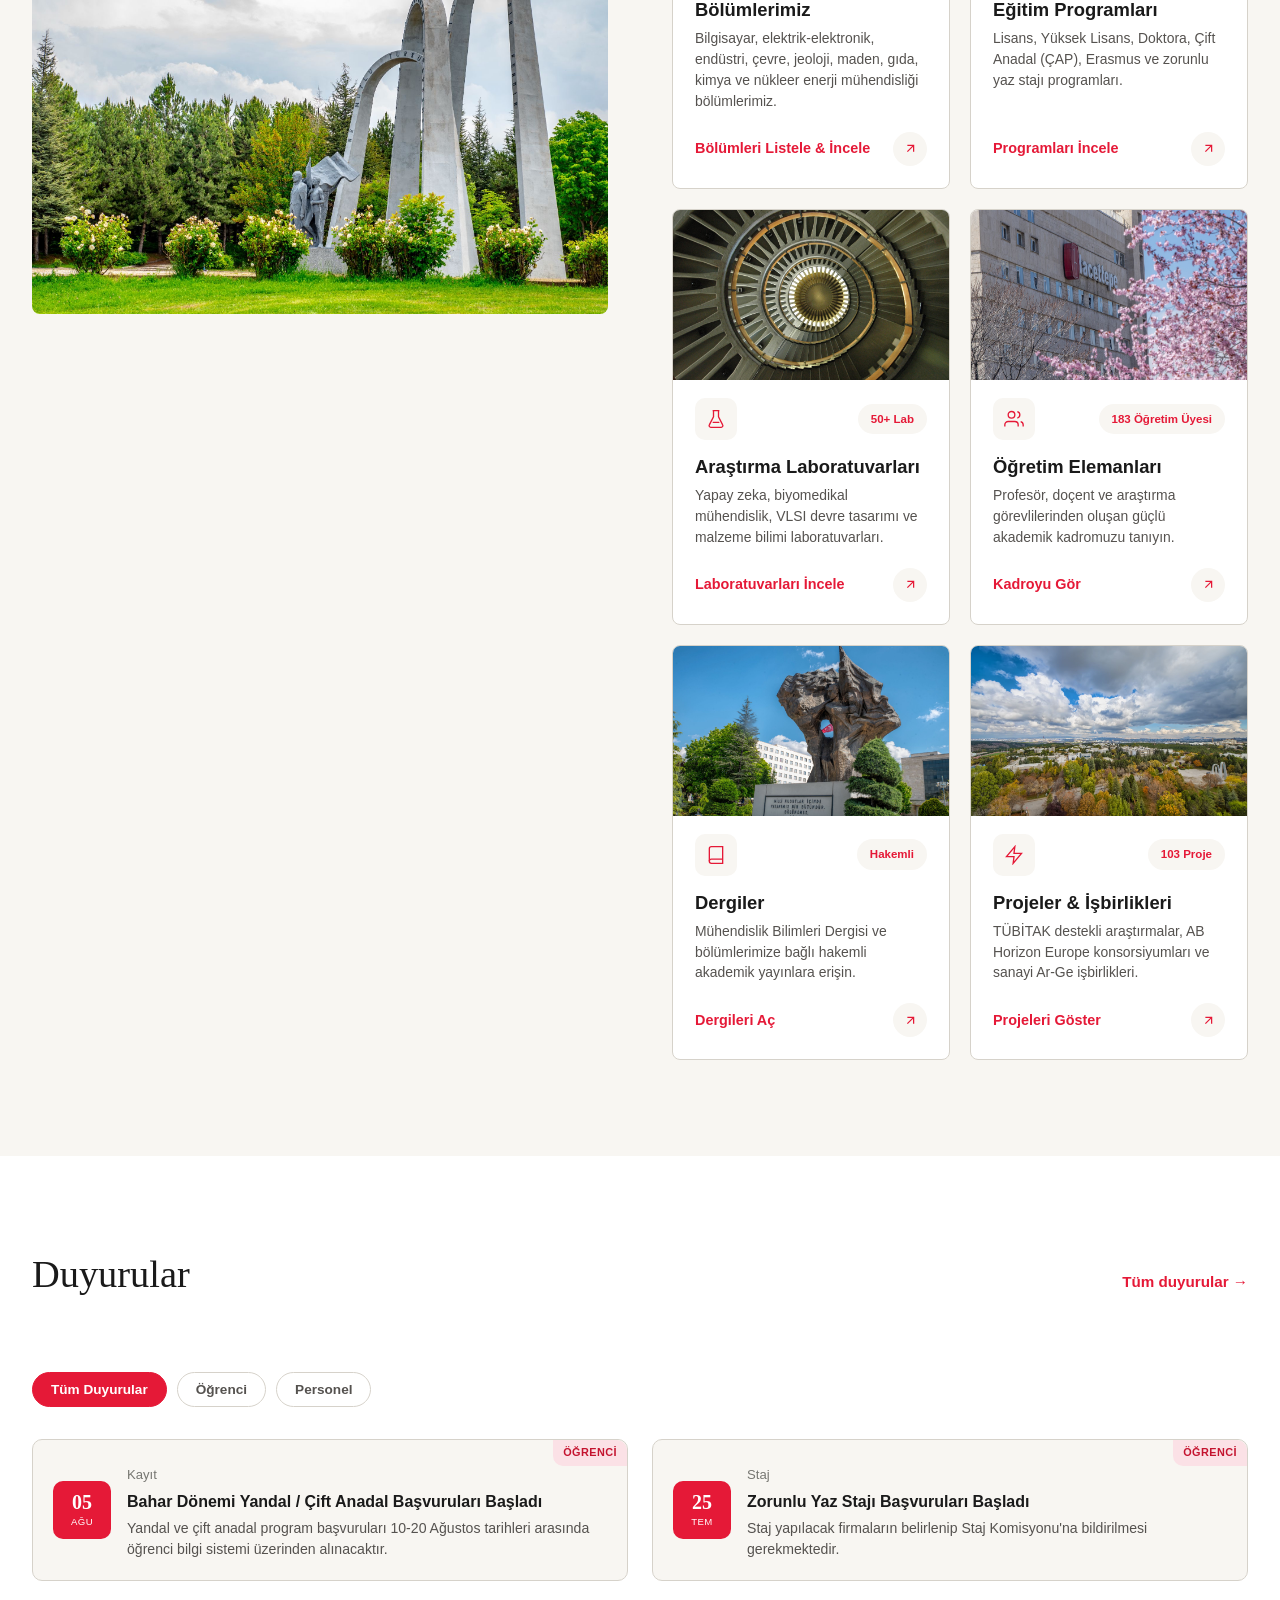
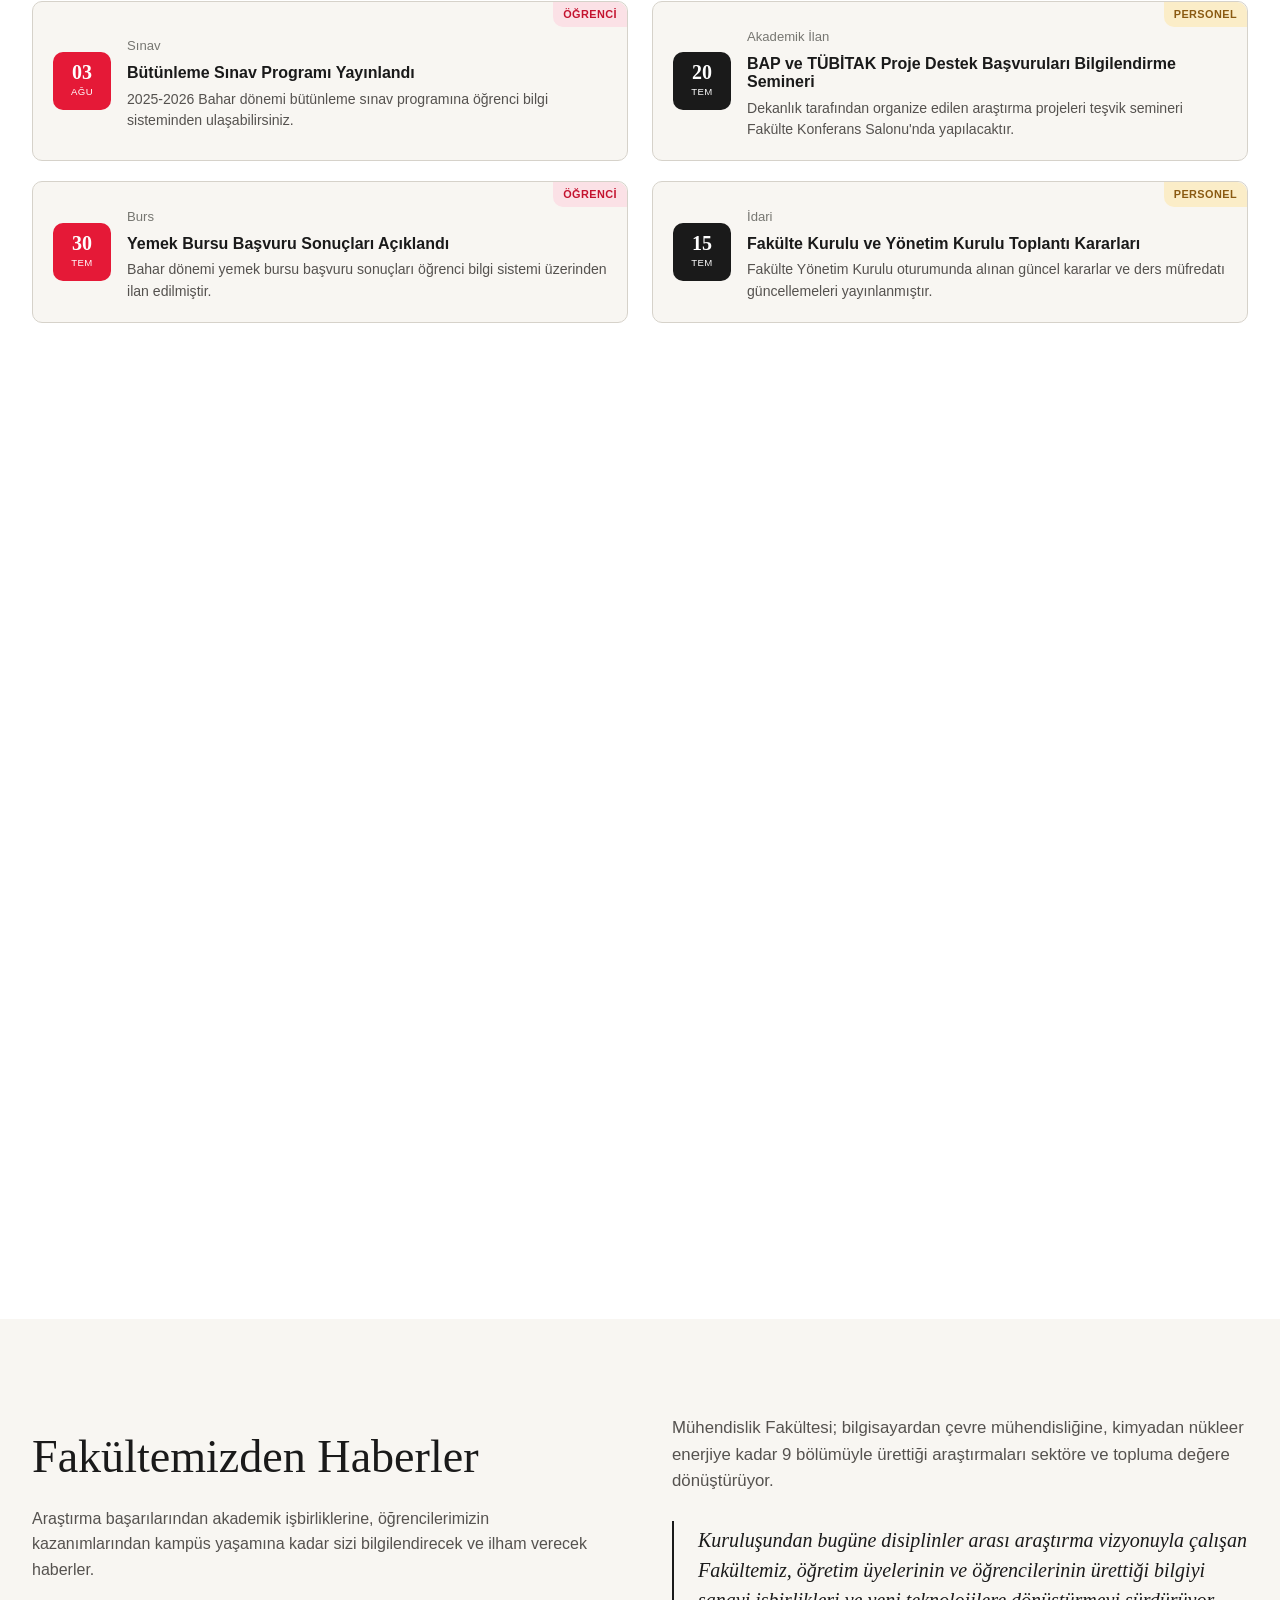
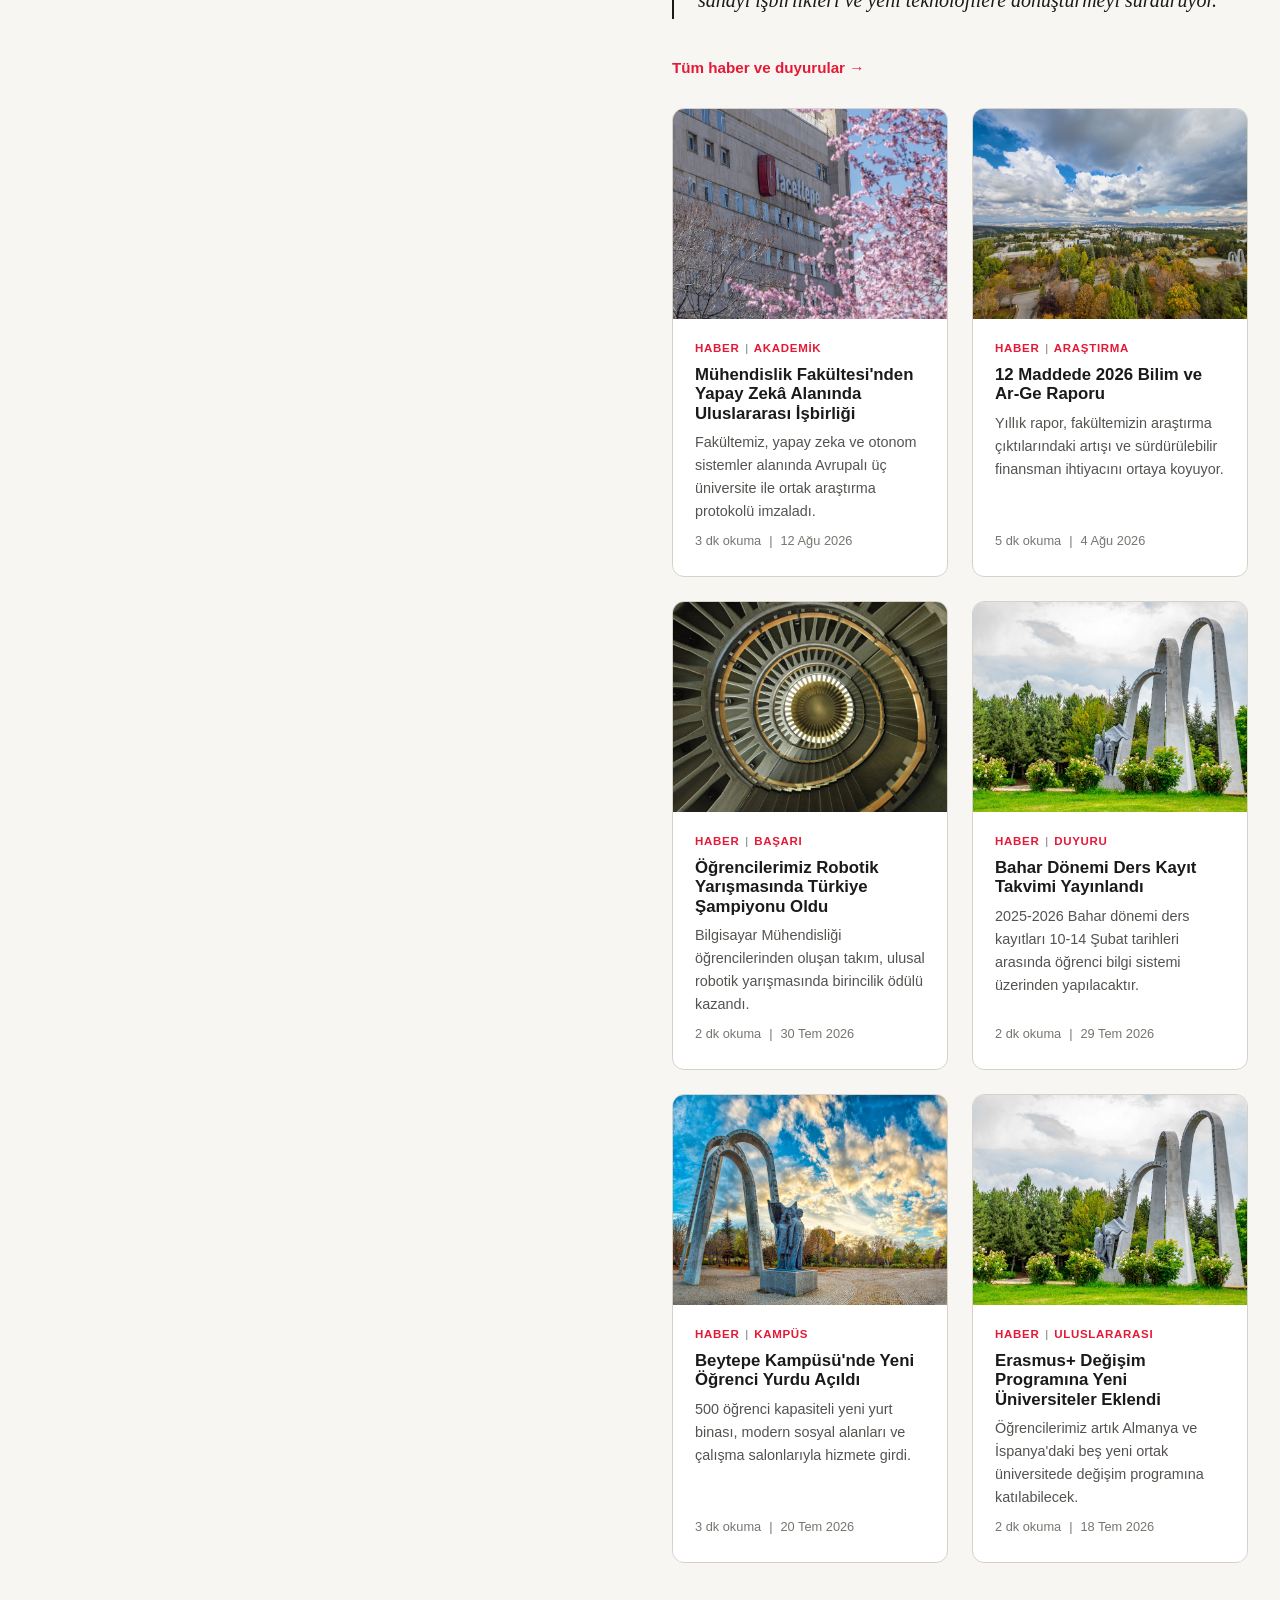
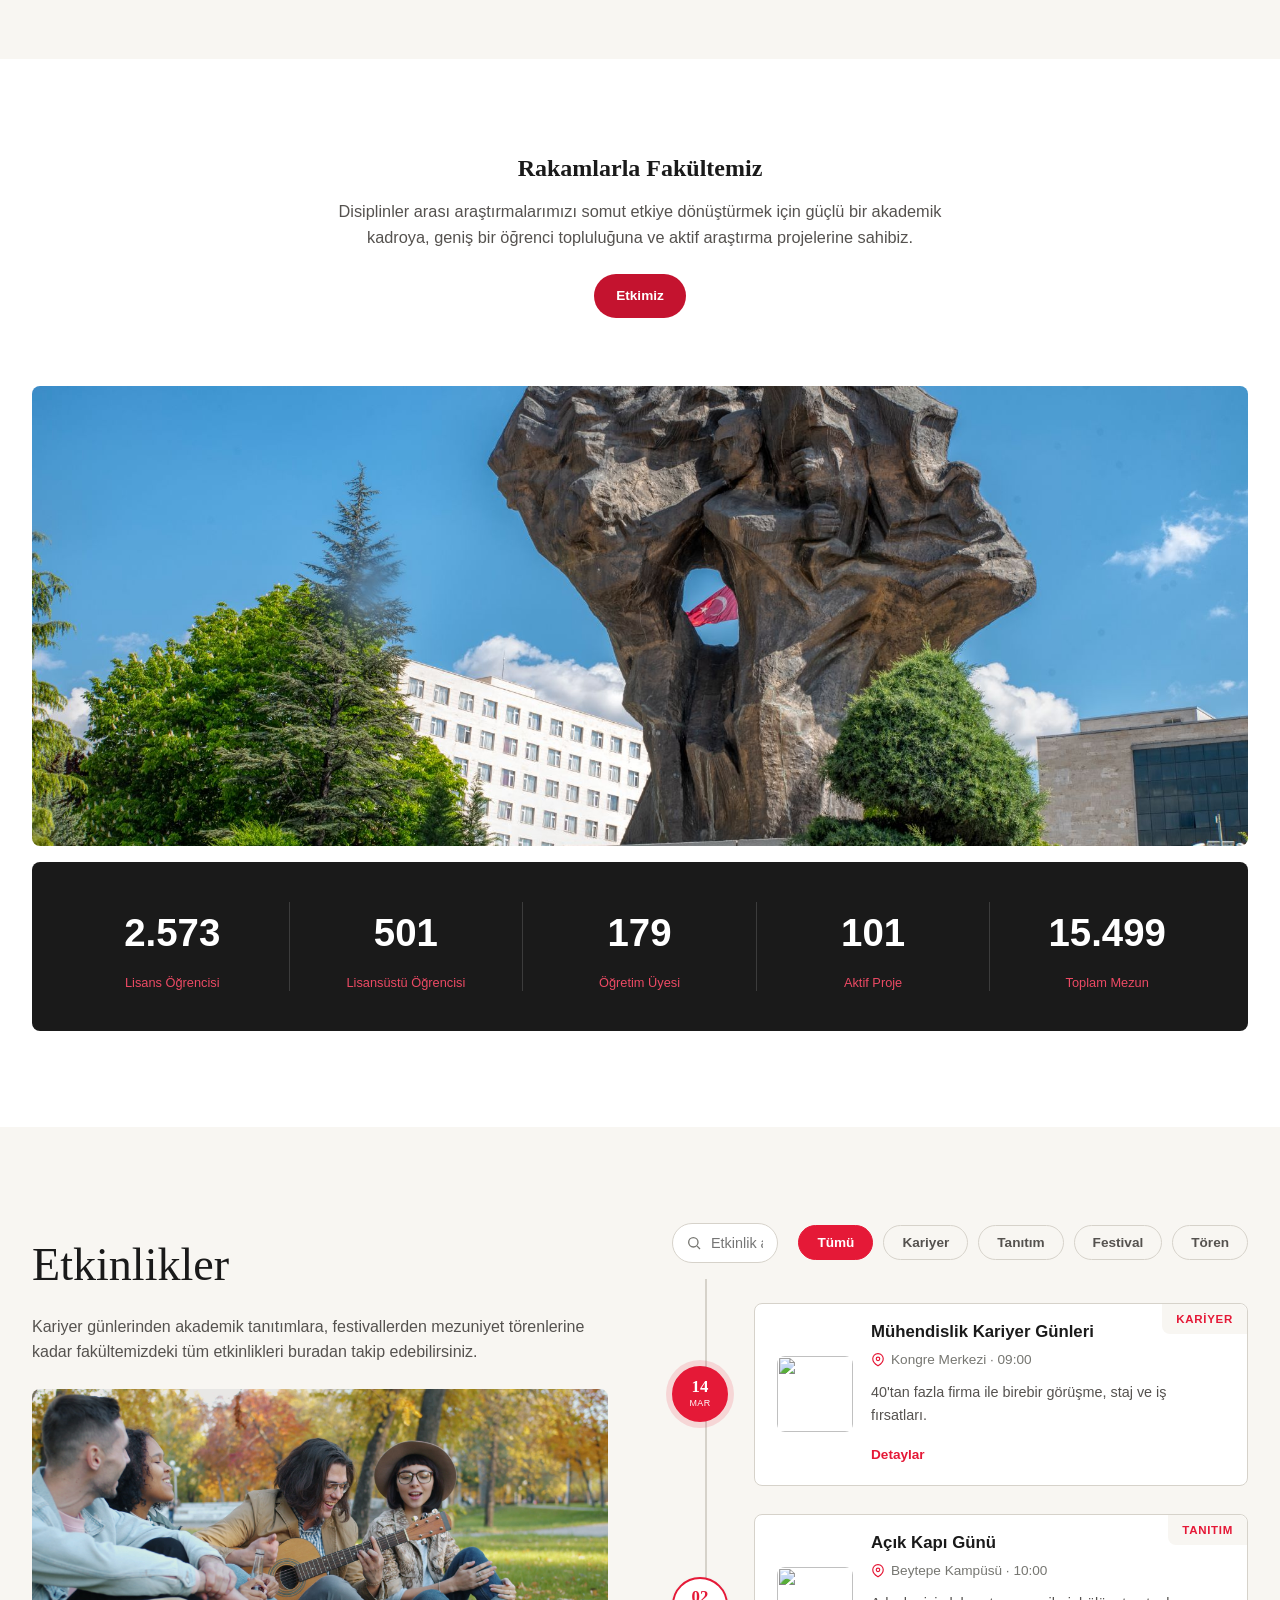
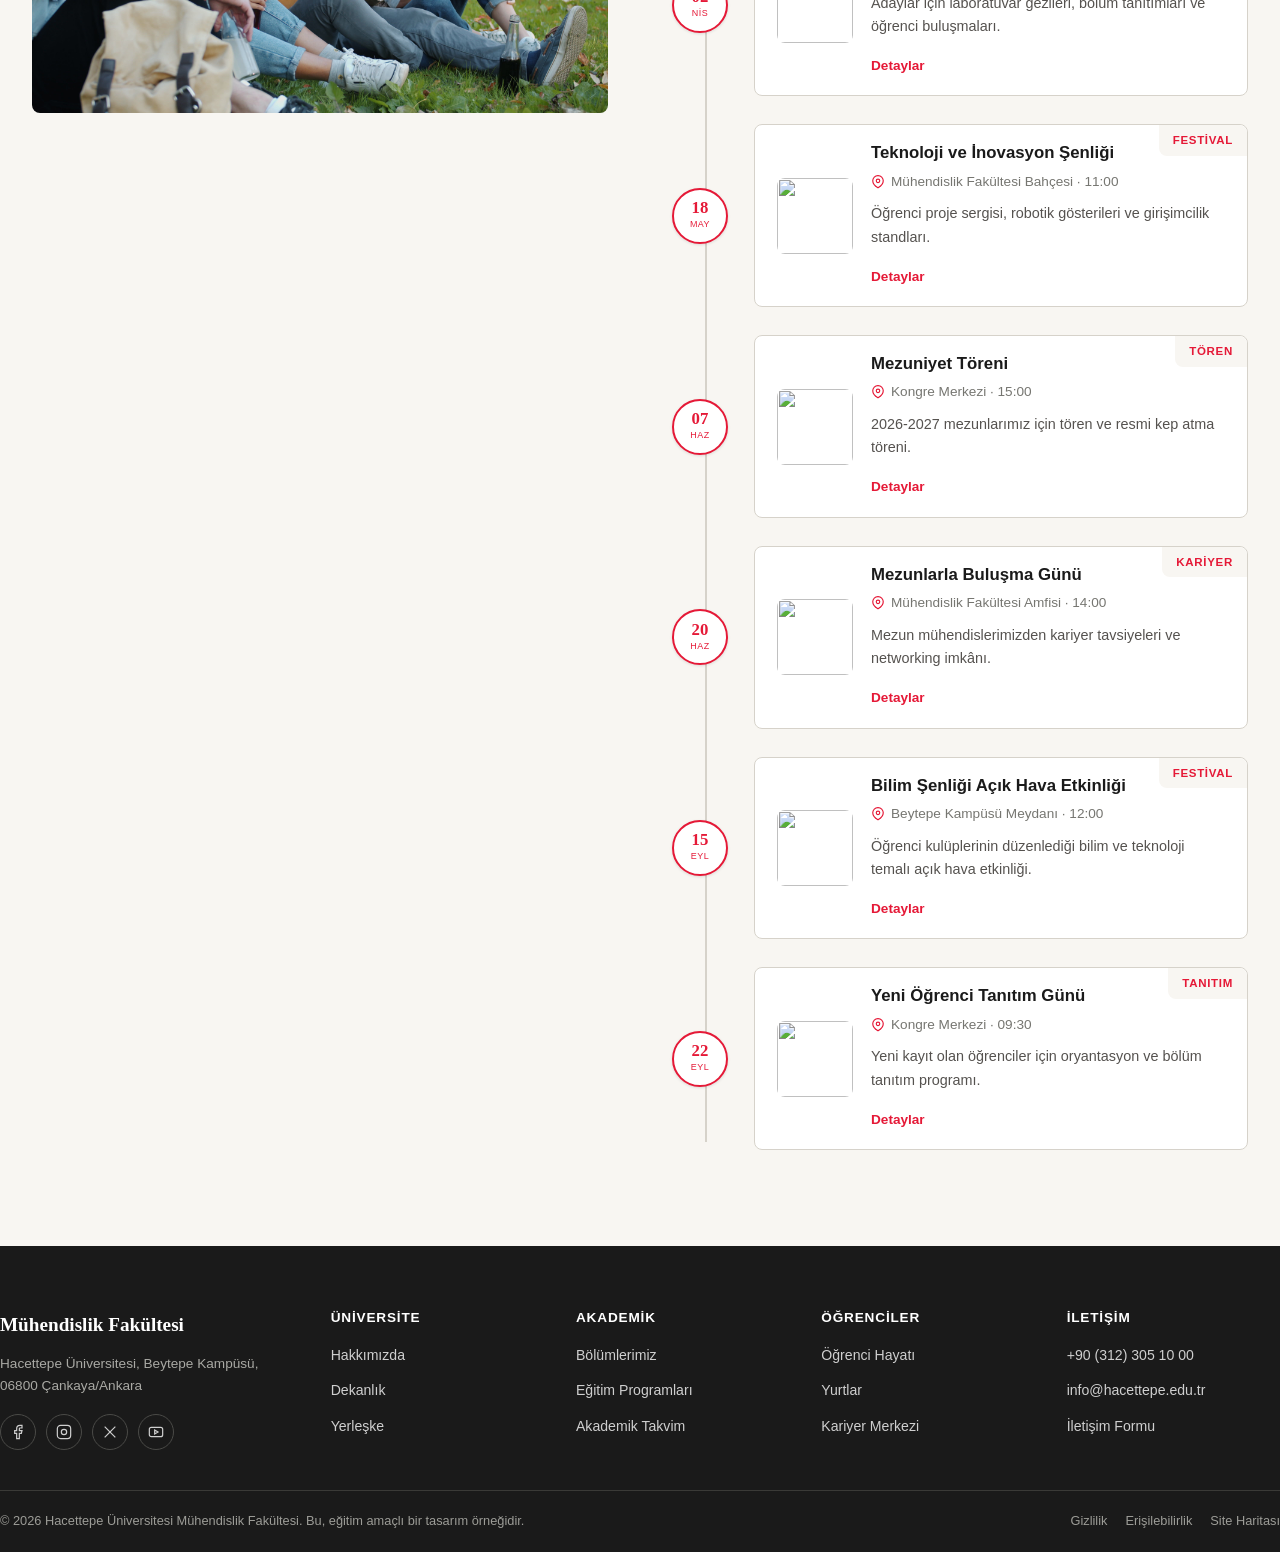
==== commit 00f503ed: "gg" ====
--- a/index.html
+++ b/index.html
@@ -591,22 +591,14 @@
       <div class="container sticky-split">
         <div class="sticky-col reveal">
           <h2 class="light-heading">Etkinlikler</h2>
-          <a class="featured-photo-card" href="#">
-            <img src="https://picsum.photos/seed/hu-event-1/700/500" alt="Mühendislik Kariyer Günleri" />
-            <div class="featured-photo-card-body">
-              <span class="eyebrow">Yaklaşan Etkinlik</span>
-              <h3 class="featured-event-title">Mühendislik Kariyer Günleri</h3>
-              <div class="featured-event-meta">
-                <span class="event-category">Kariyer</span>
-                <div class="event-location">
-                  <svg viewBox="0 0 24 24" fill="none" stroke="currentColor" stroke-width="2"><path d="M21 10c0 7-9 12-9 12s-9-5-9-12a9 9 0 1 1 18 0z"/><circle cx="12" cy="10" r="3"/></svg>
-                  <span>Kongre Merkezi · 14 Mart 2027 · 09:00</span>
-                </div>
-              </div>
-              <p class="sticky-col-text">40'tan fazla firma ile birebir görüşme, staj ve iş fırsatları.</p>
-              <span class="btn btn-primary">Etkinlik Detayları</span>
-            </div>
-          </a>
+          <p class="sticky-col-text">
+            Kariyer günlerinden akademik tanıtımlara, festivallerden mezuniyet
+            törenlerine kadar fakültemizdeki tüm etkinlikleri buradan takip
+            edebilirsiniz.
+          </p>
+          <div class="sticky-image">
+            <img src="img/slider/etkinlik.jpg" alt="Fakültemizde düzenlenen bir etkinlikten görüntü" />
+          </div>
         </div>
 
         <div class="scroll-col">
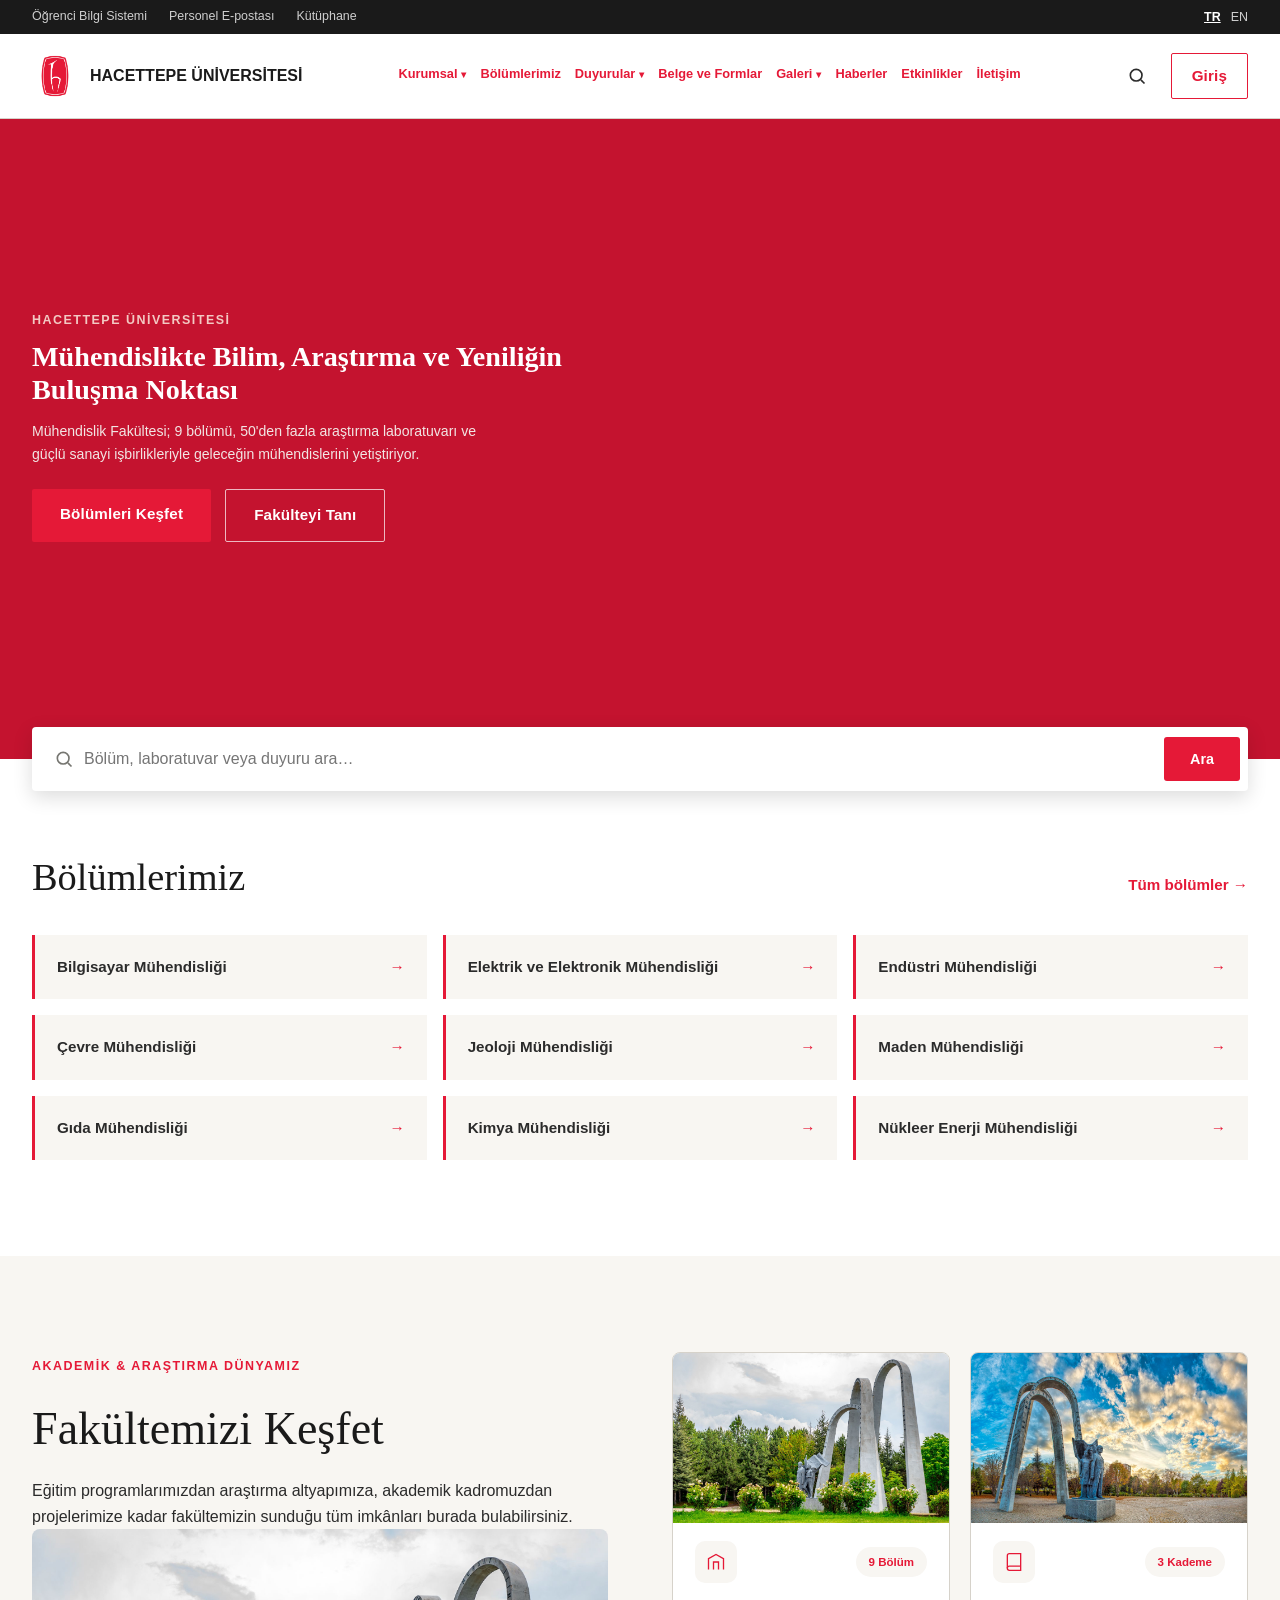
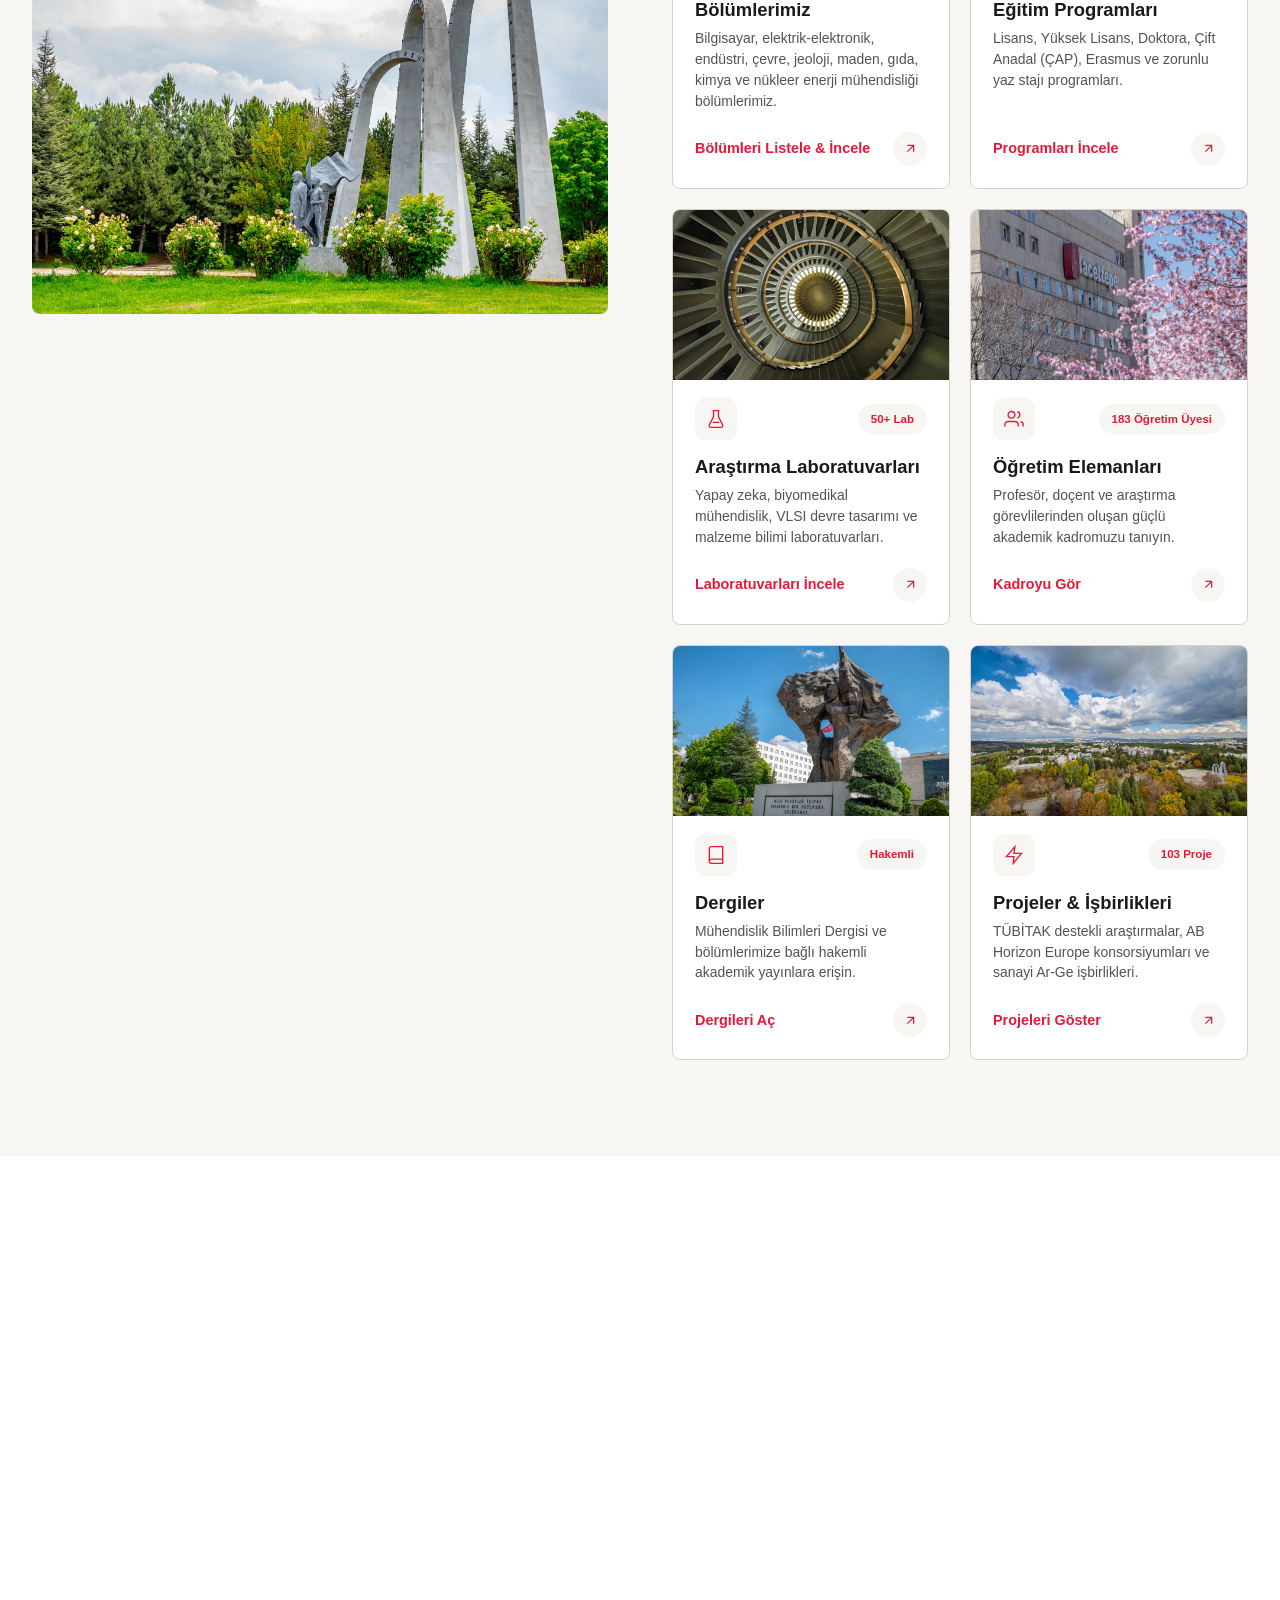
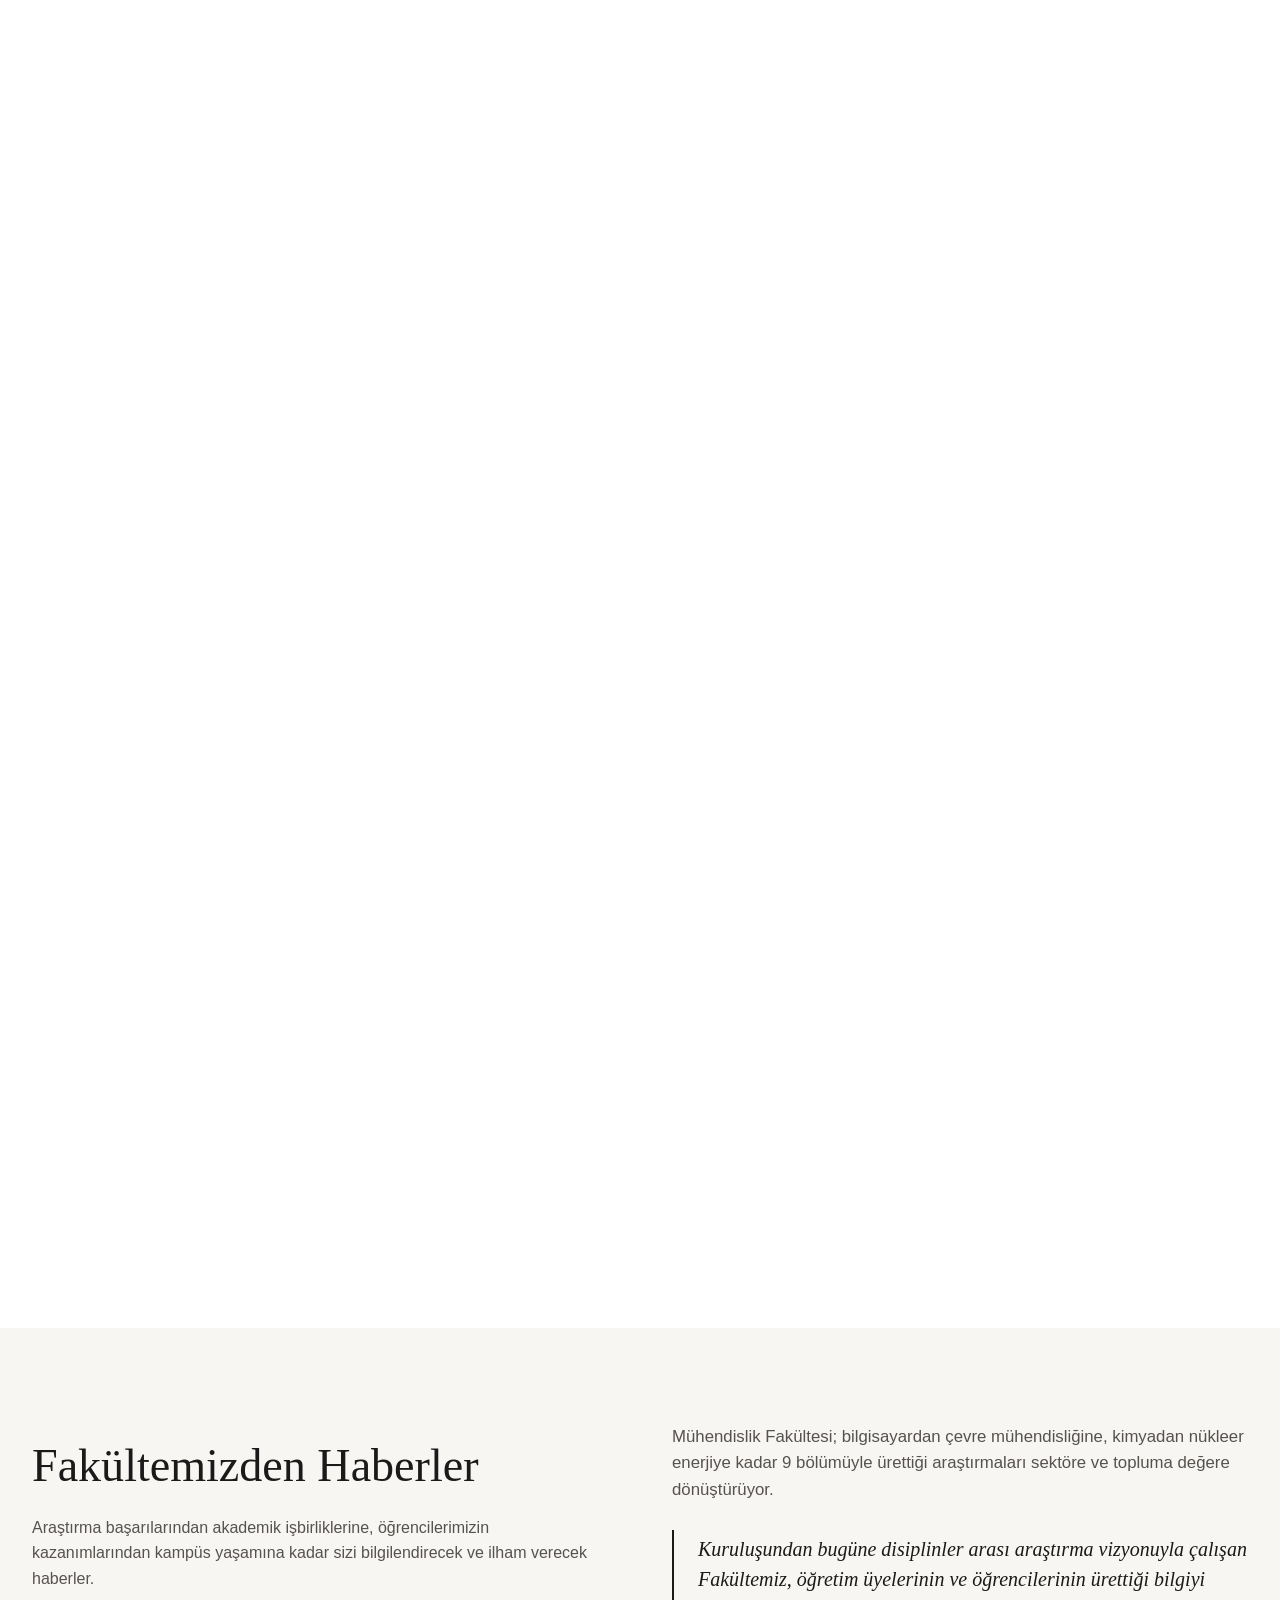
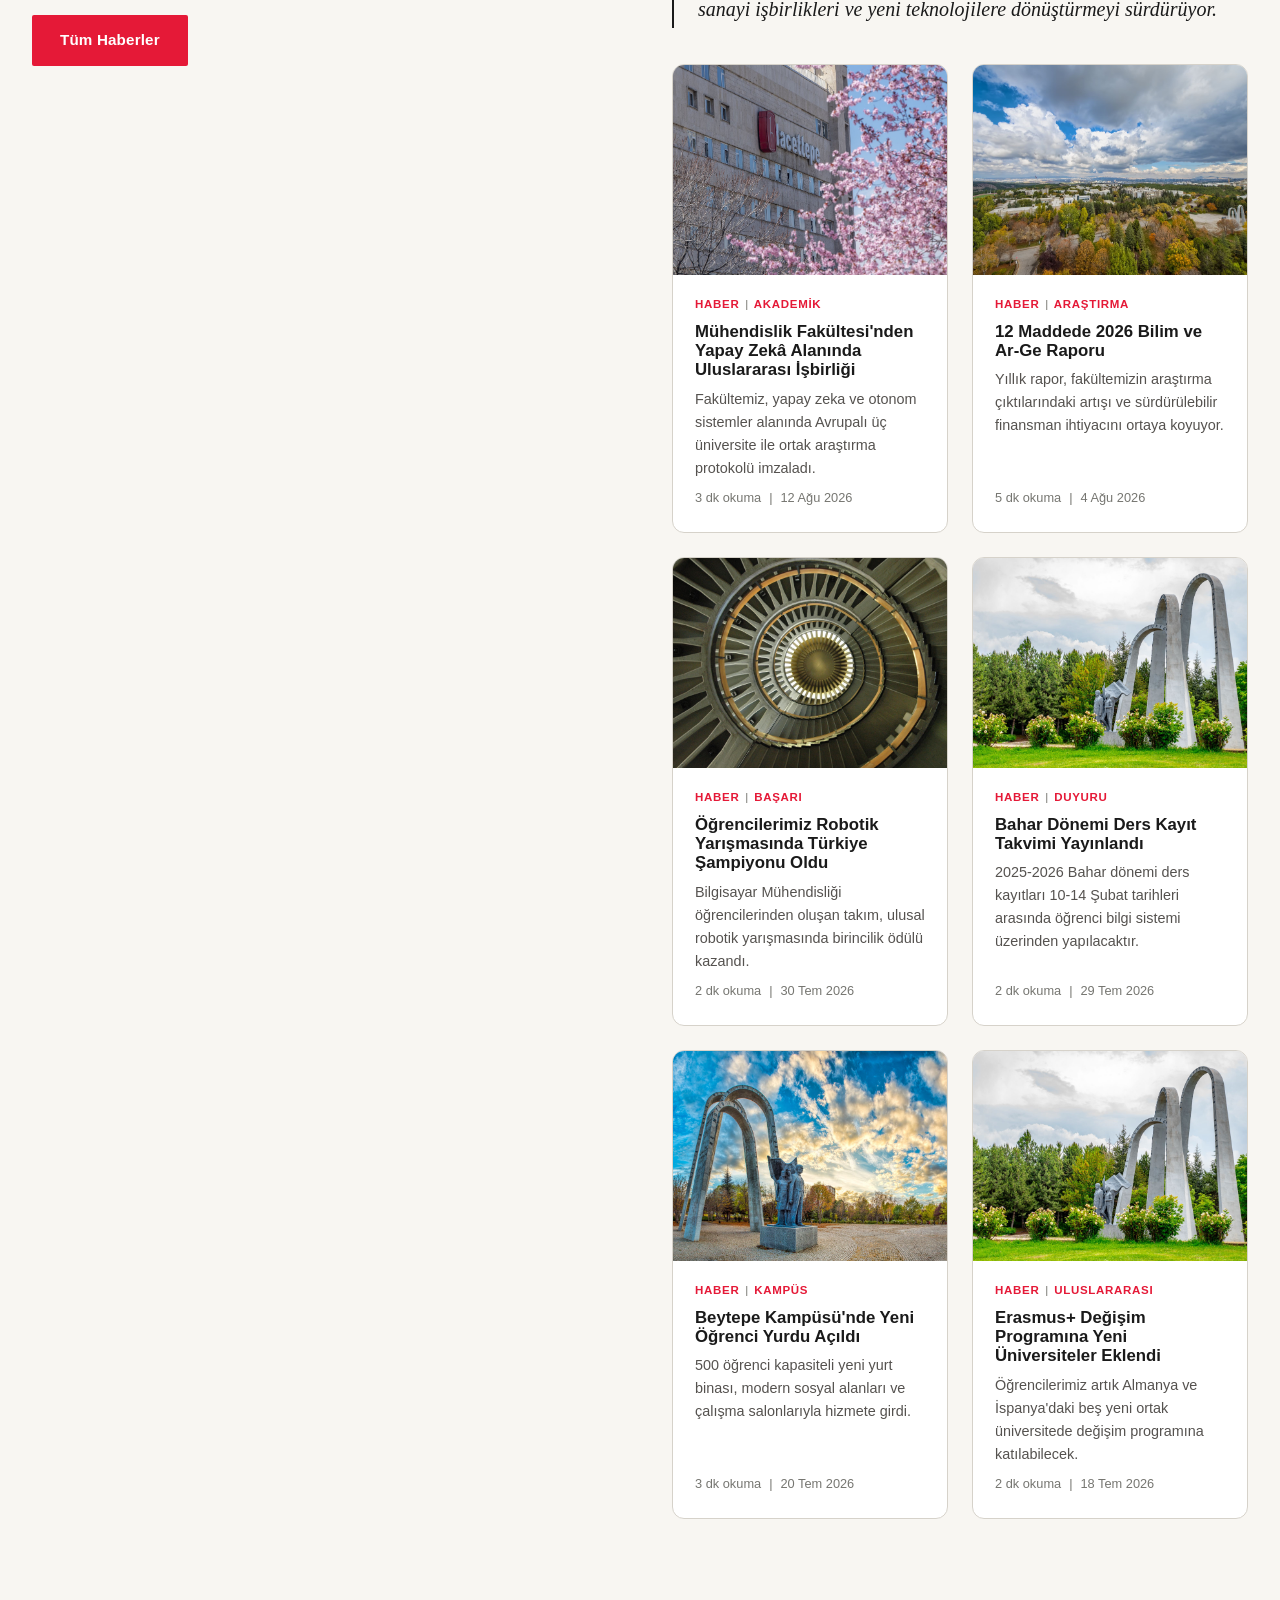
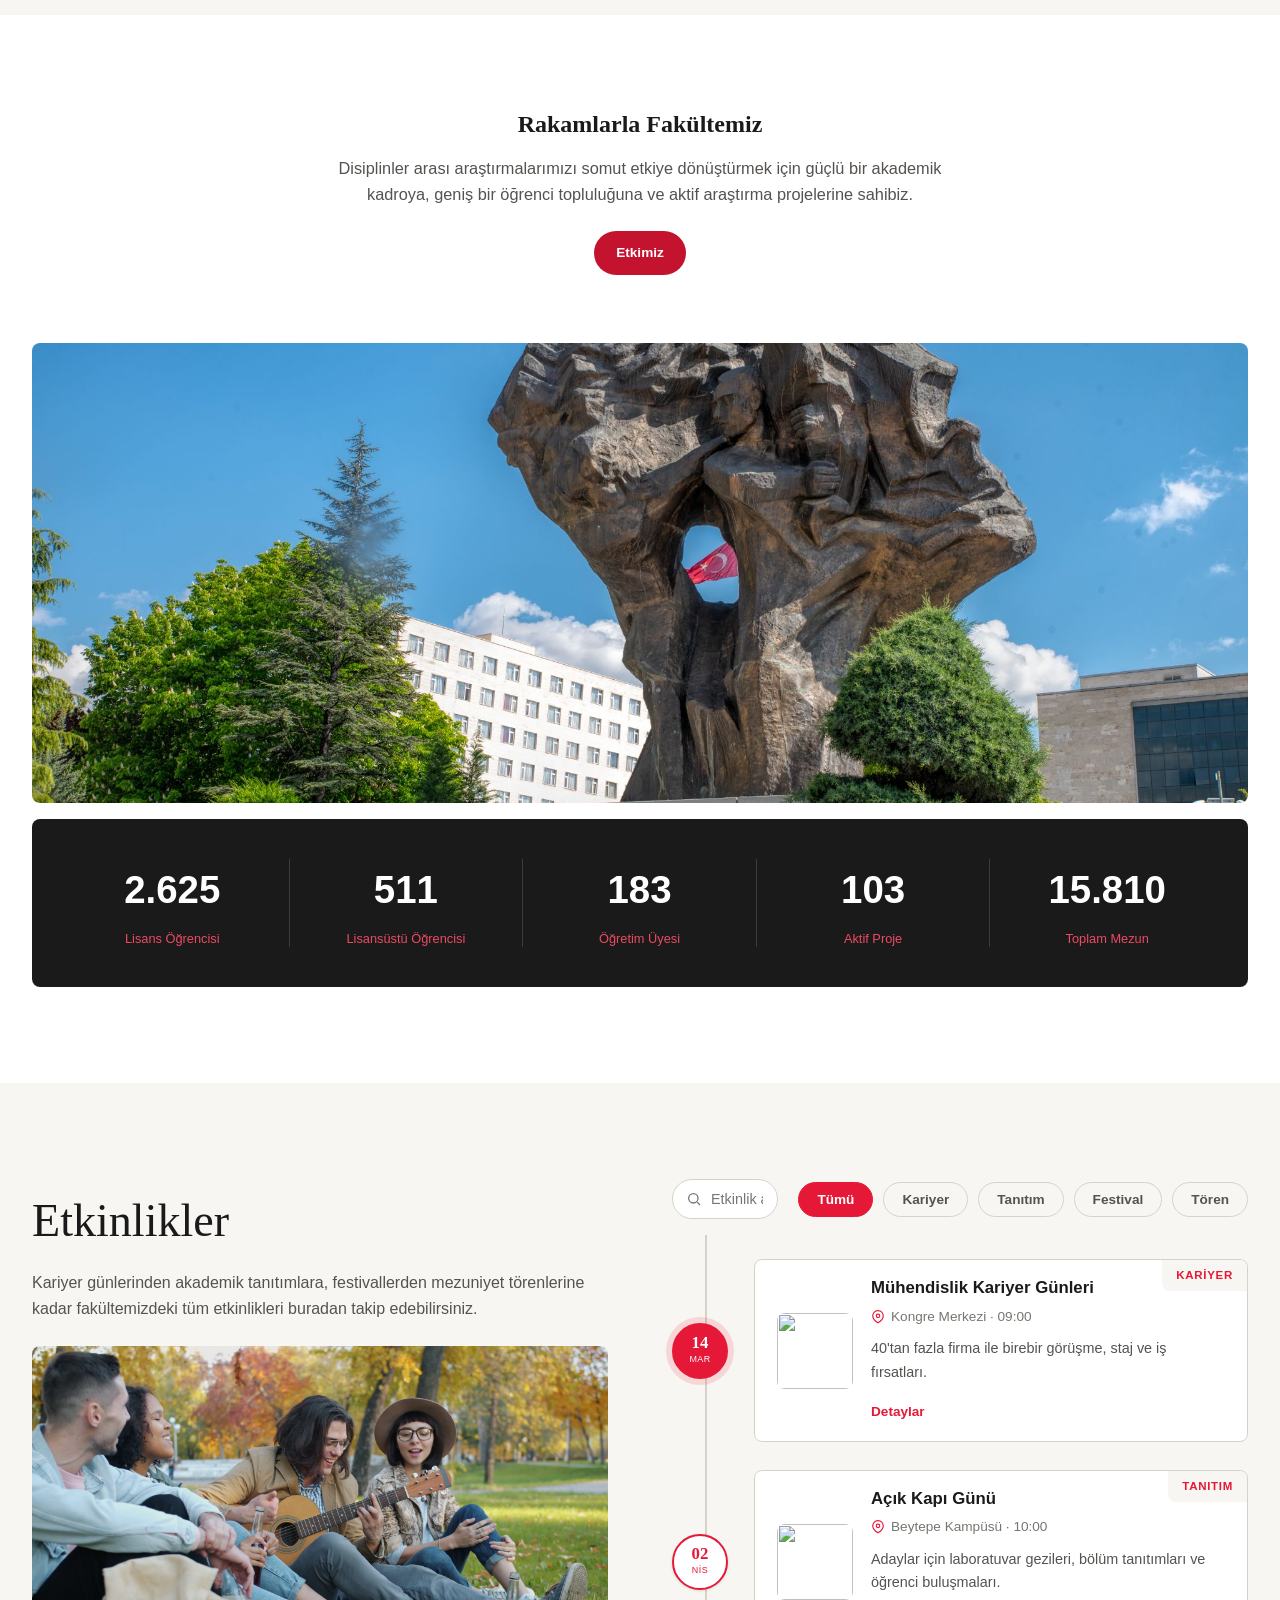
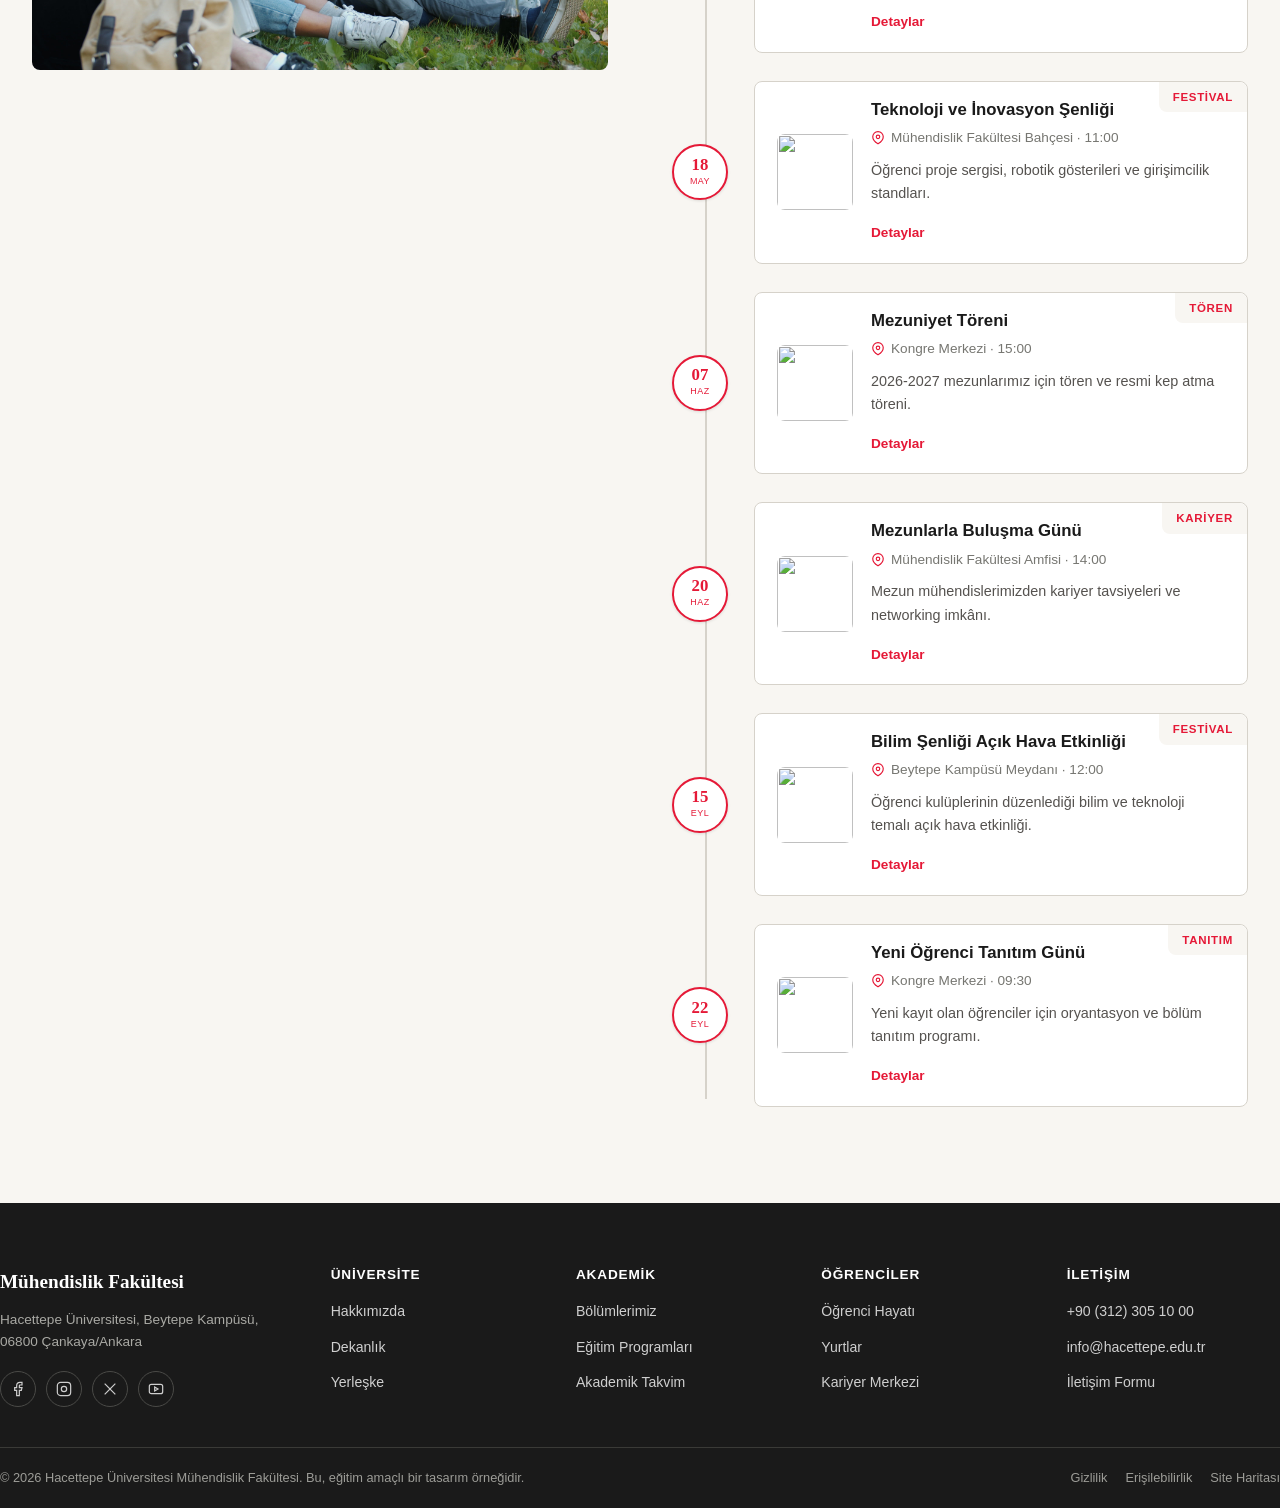
==== commit 1696c9ca: "ss" ====
--- a/index.html
+++ b/index.html
@@ -446,6 +446,7 @@
             kazanımlarından kampüs yaşamına kadar sizi bilgilendirecek ve
             ilham verecek haberler.
           </p>
+          <a href="#" class="btn btn-primary">Tüm Haberler</a>
         </div>
 
         <div class="scroll-col">
@@ -461,8 +462,6 @@
             ürettiği bilgiyi sanayi işbirlikleri ve yeni teknolojilere
             dönüştürmeyi sürdürüyor.
           </blockquote>
-
-          <a href="#" class="section-link">Tüm haber ve duyurular</a>
 
           <div class="spotlight-grid" id="spotlight-grid">
             <a class="newsfeed-card reveal" href="#">
--- a/css/style.css
+++ b/css/style.css
@@ -106,6 +106,10 @@
 
 .section-head h2 {
   font-size: clamp(1.7rem, 3vw, 2.4rem);
+}
+
+.announcements-section .section-head h2 {
+  font-size: clamp(2rem, 3.6vw, 2.9rem);
 }
 
 .section-link {
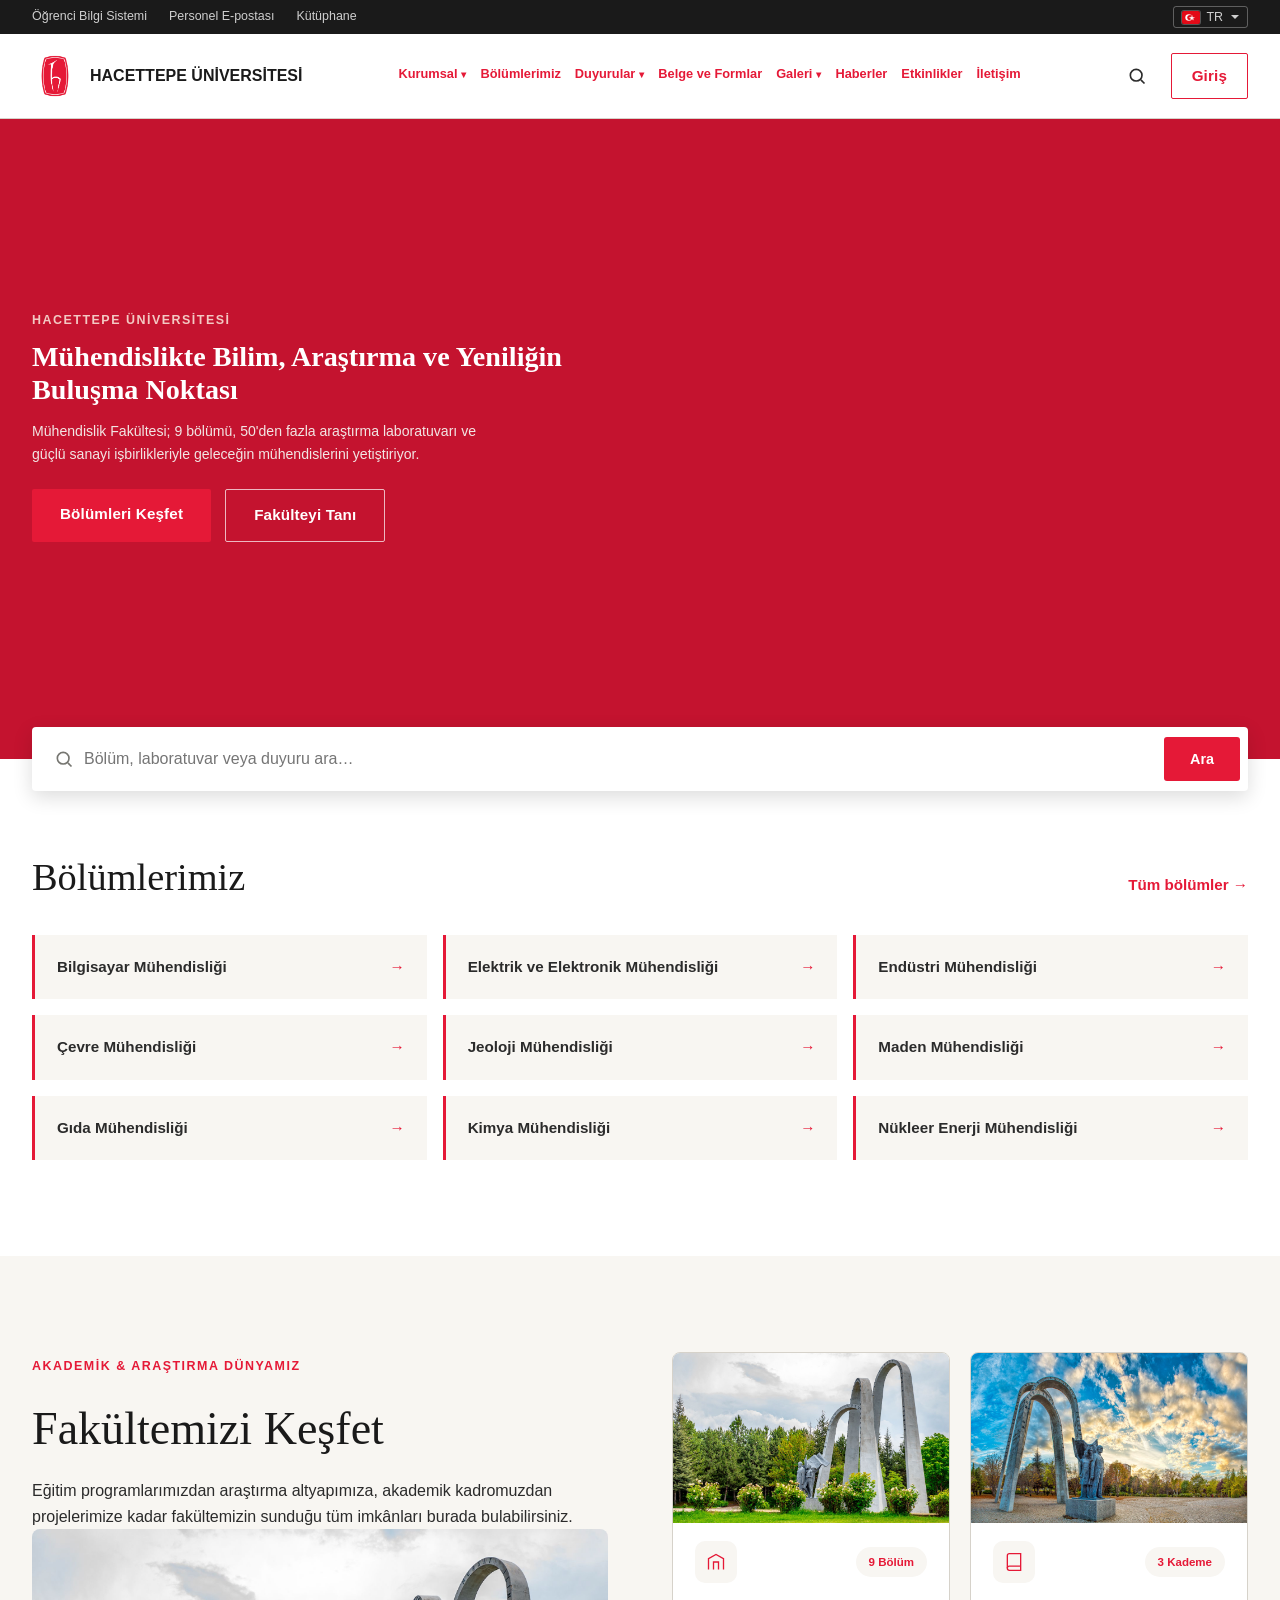
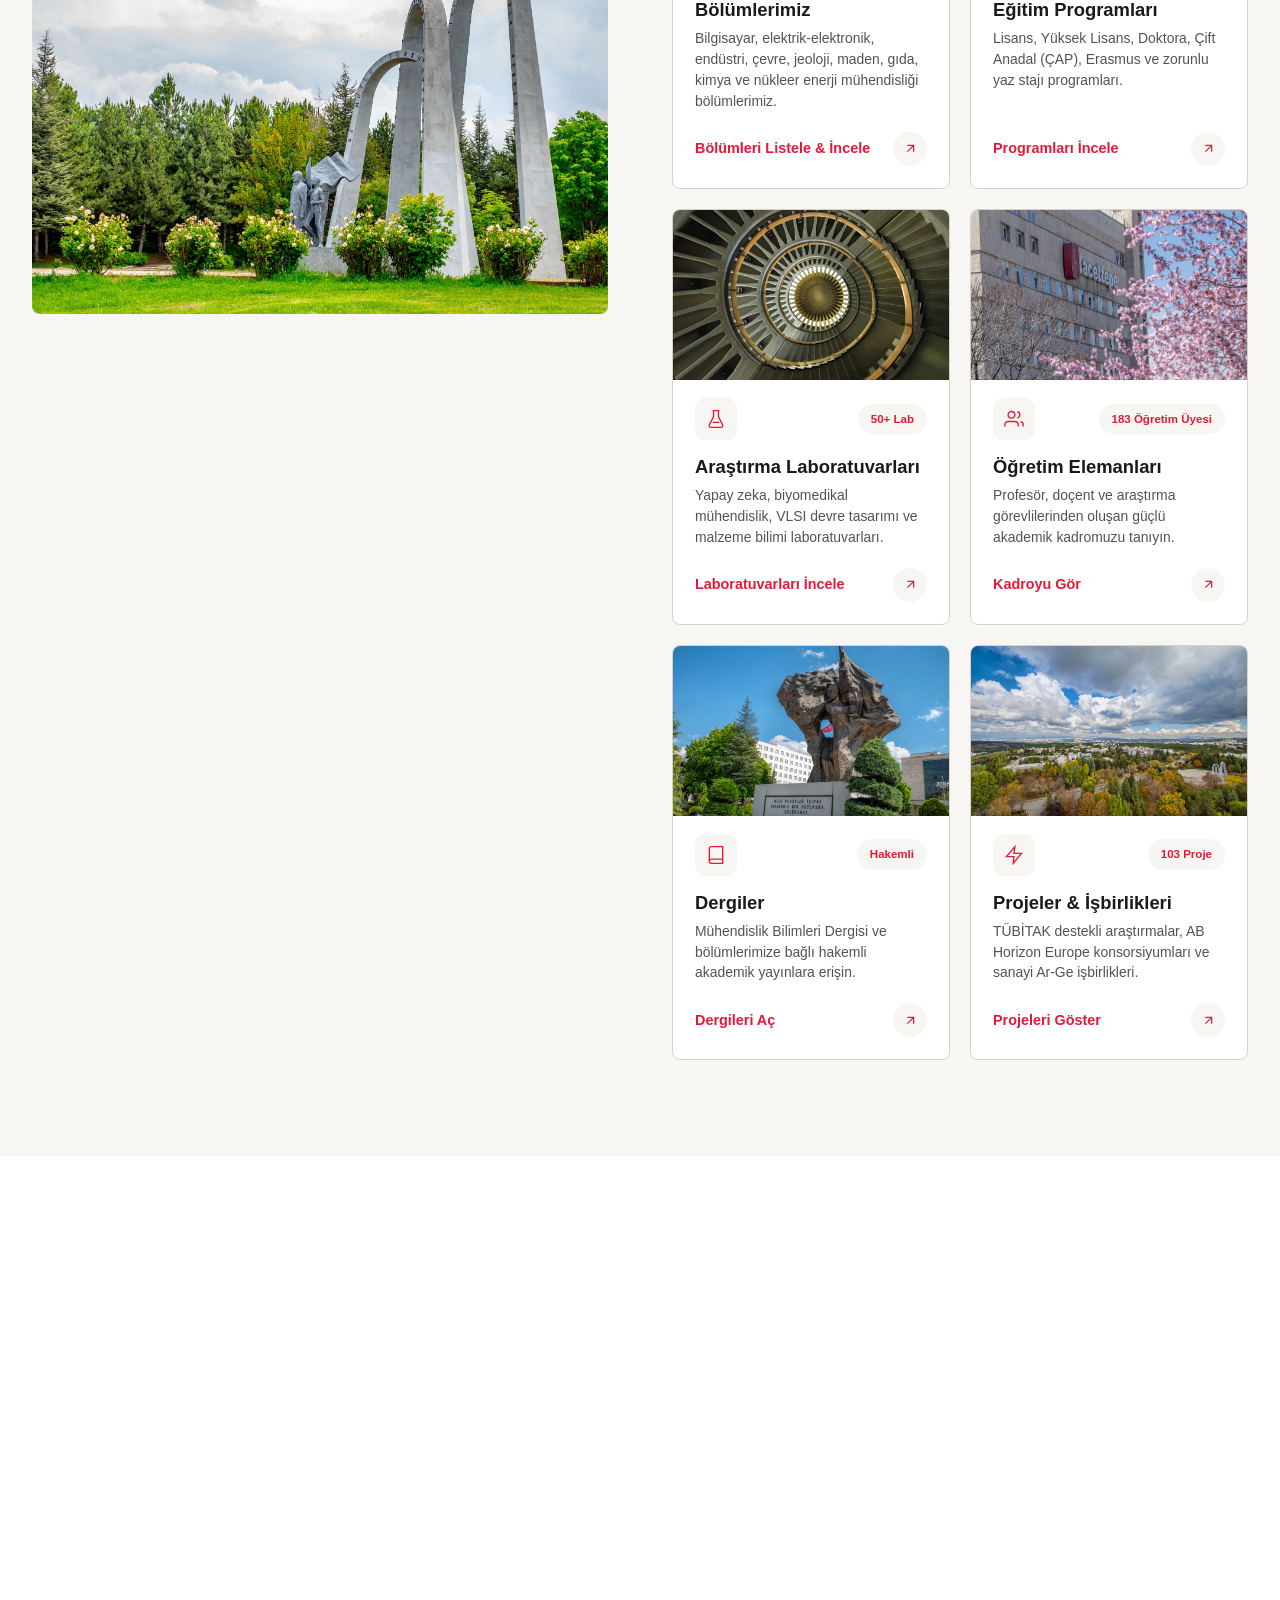
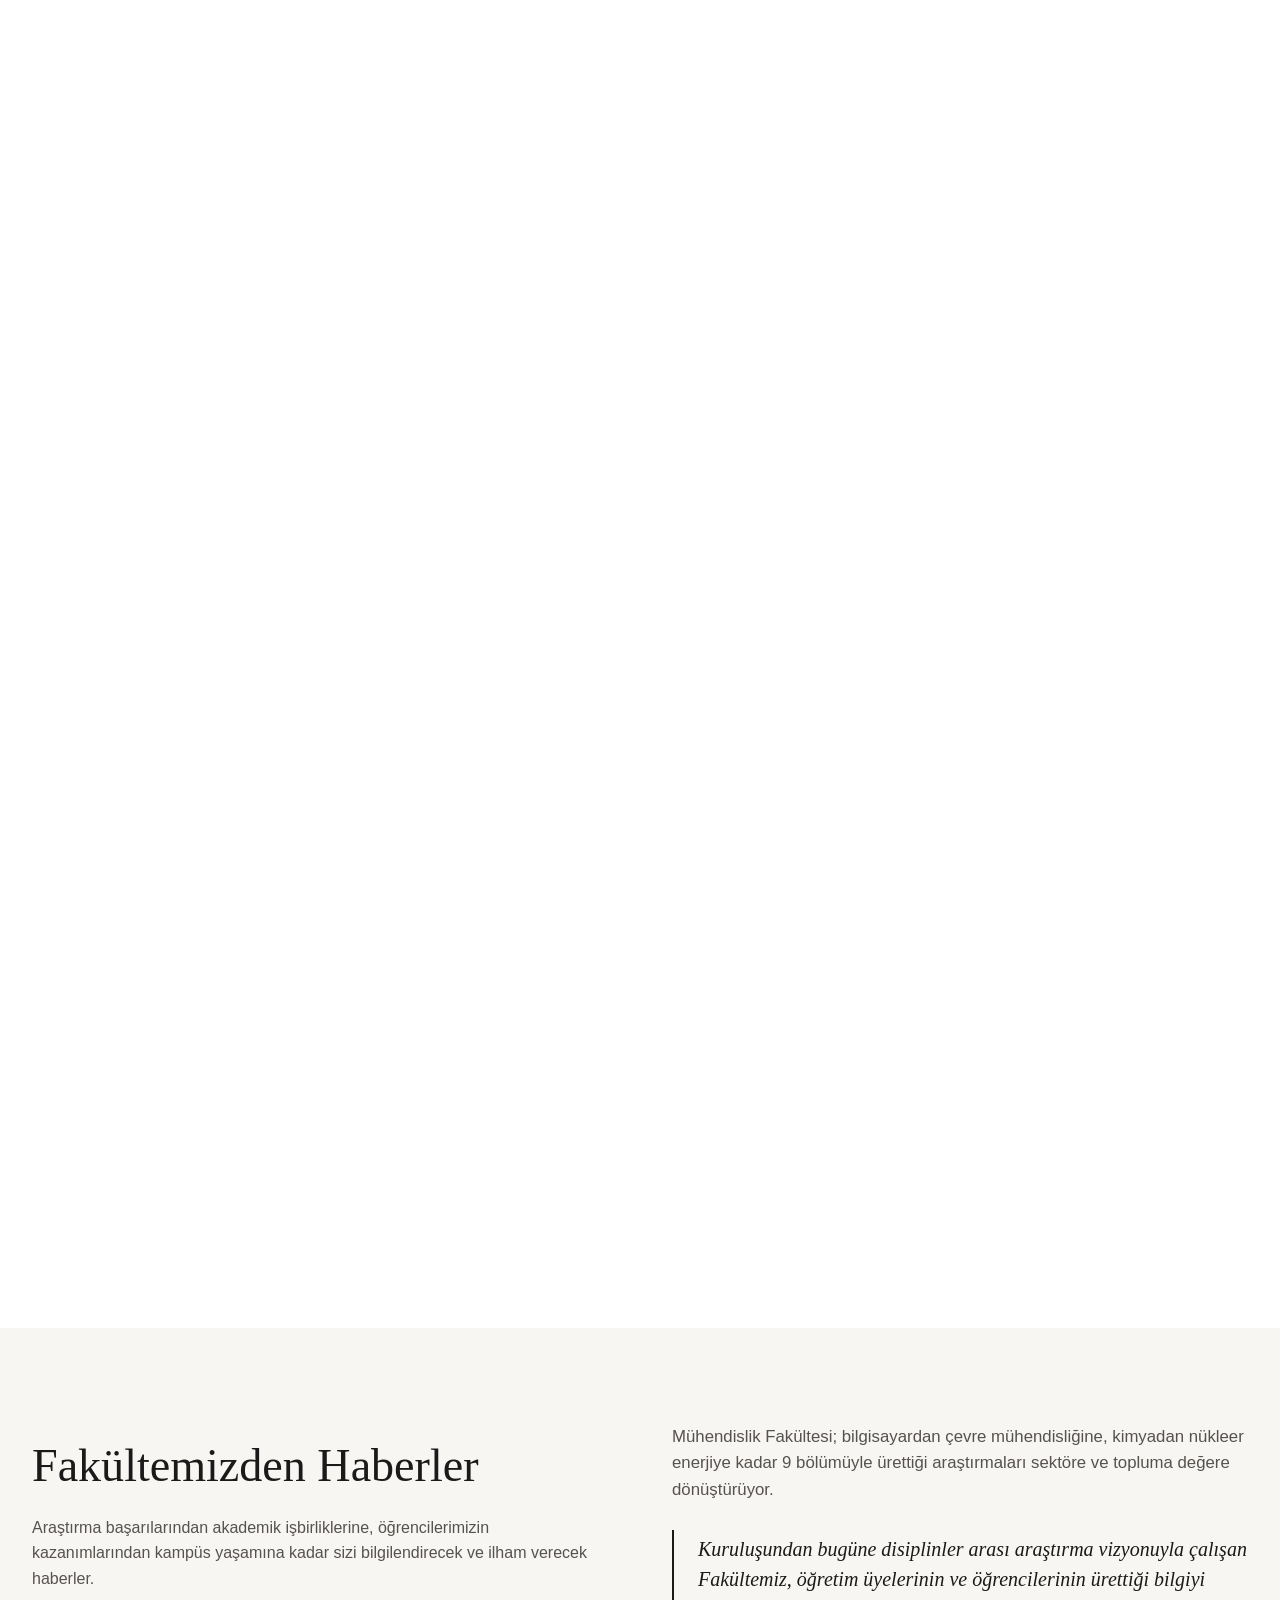
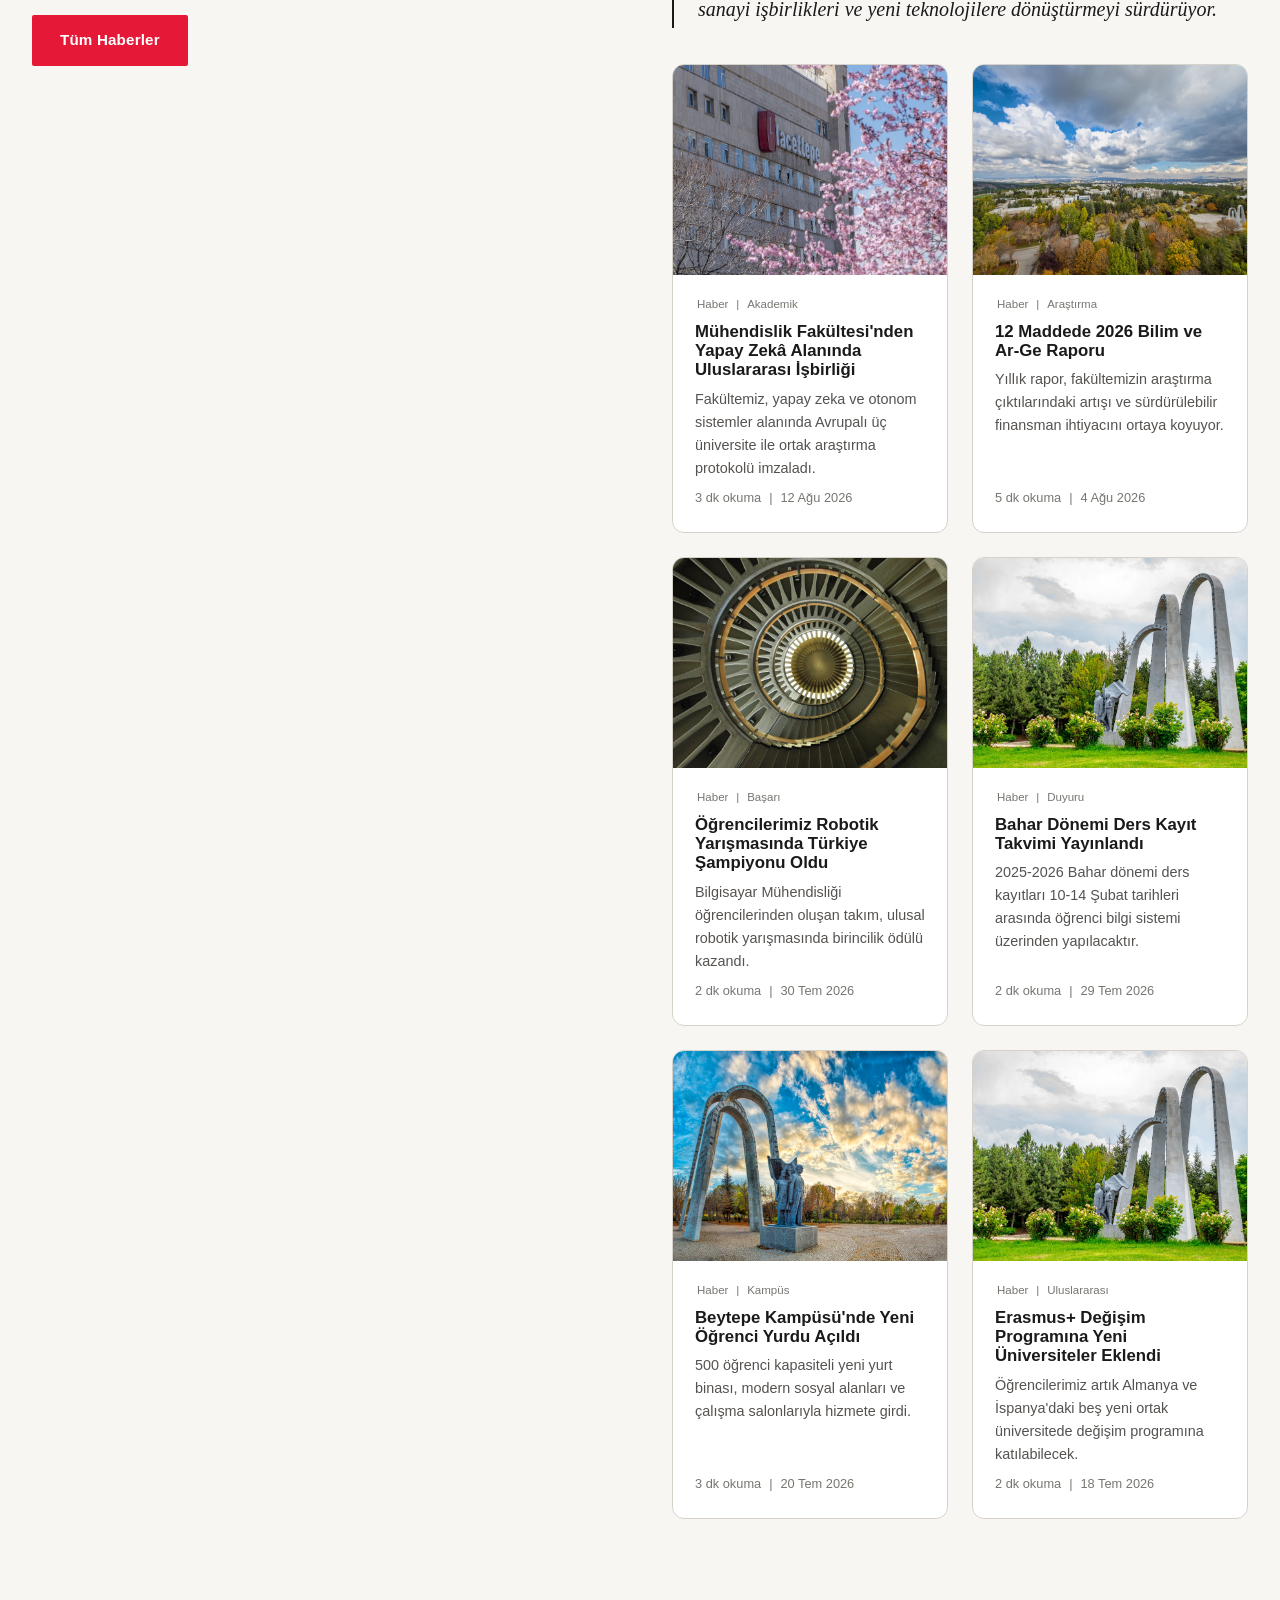
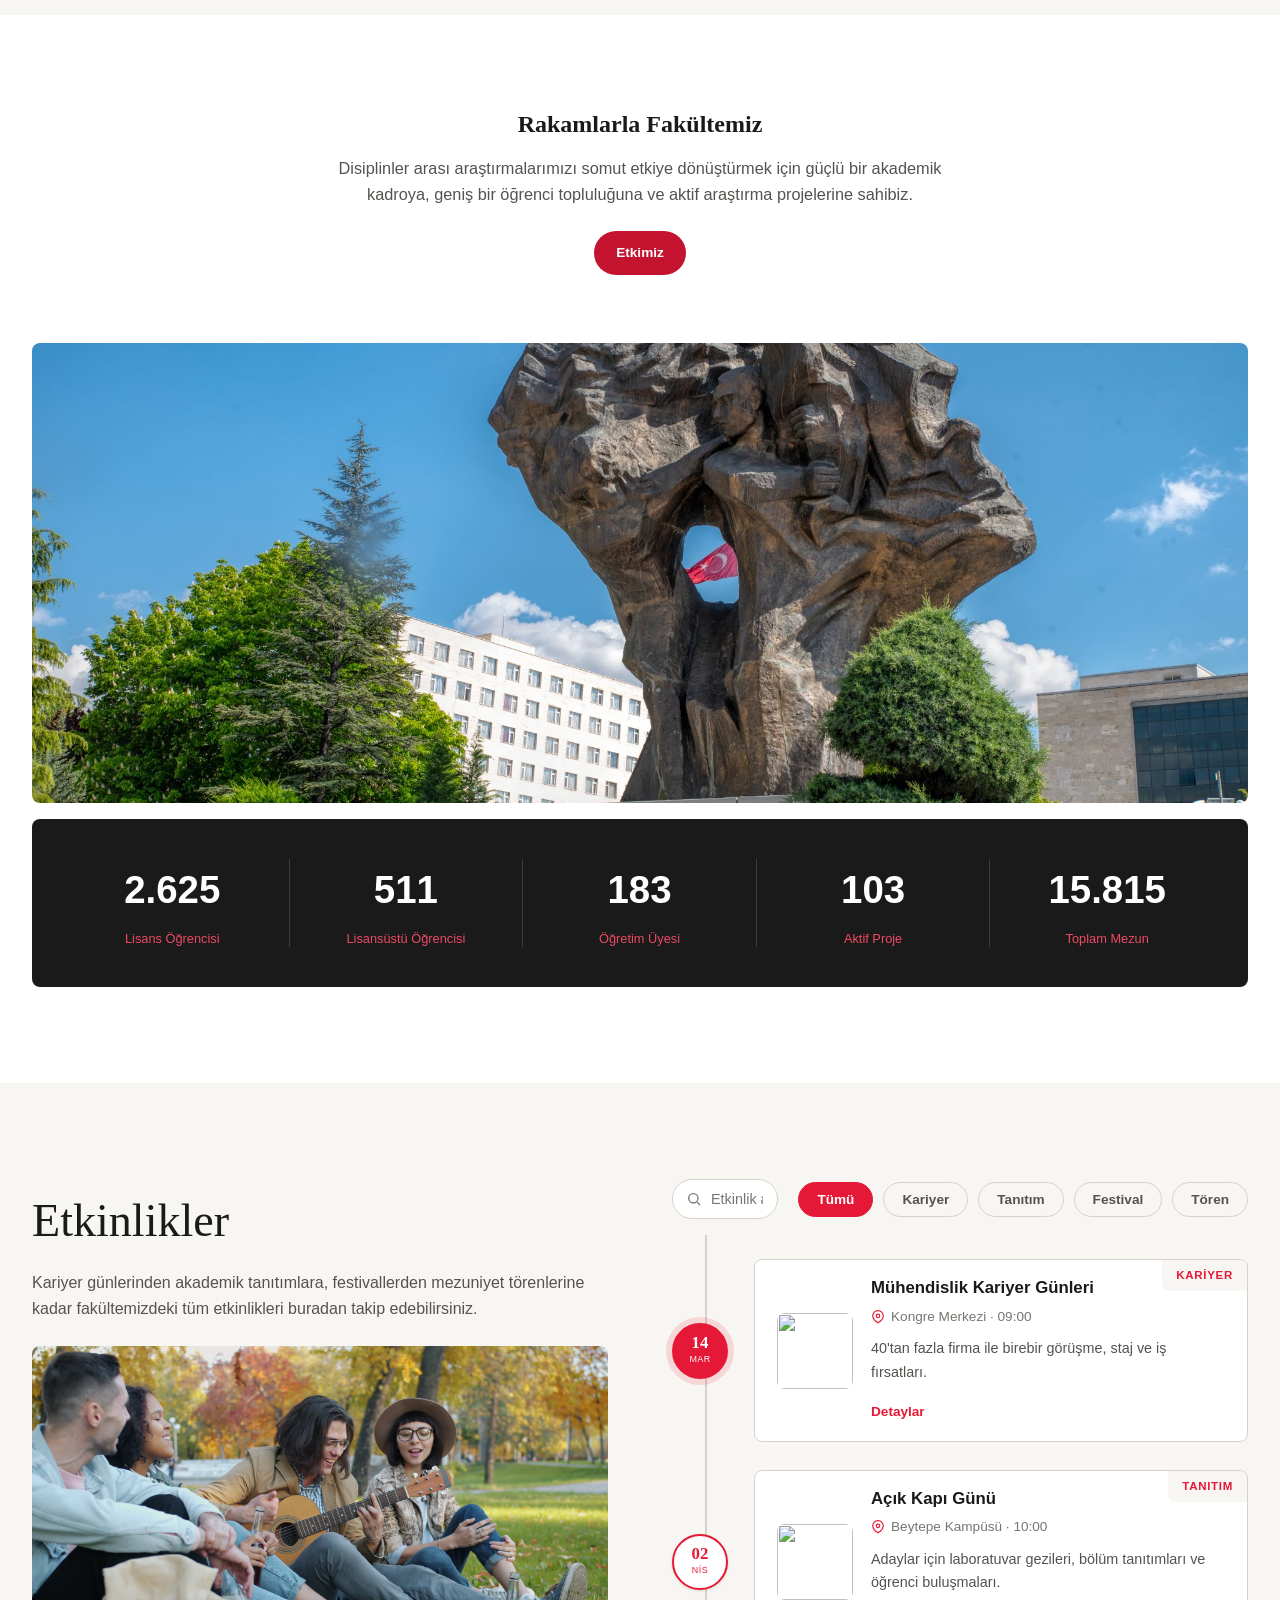
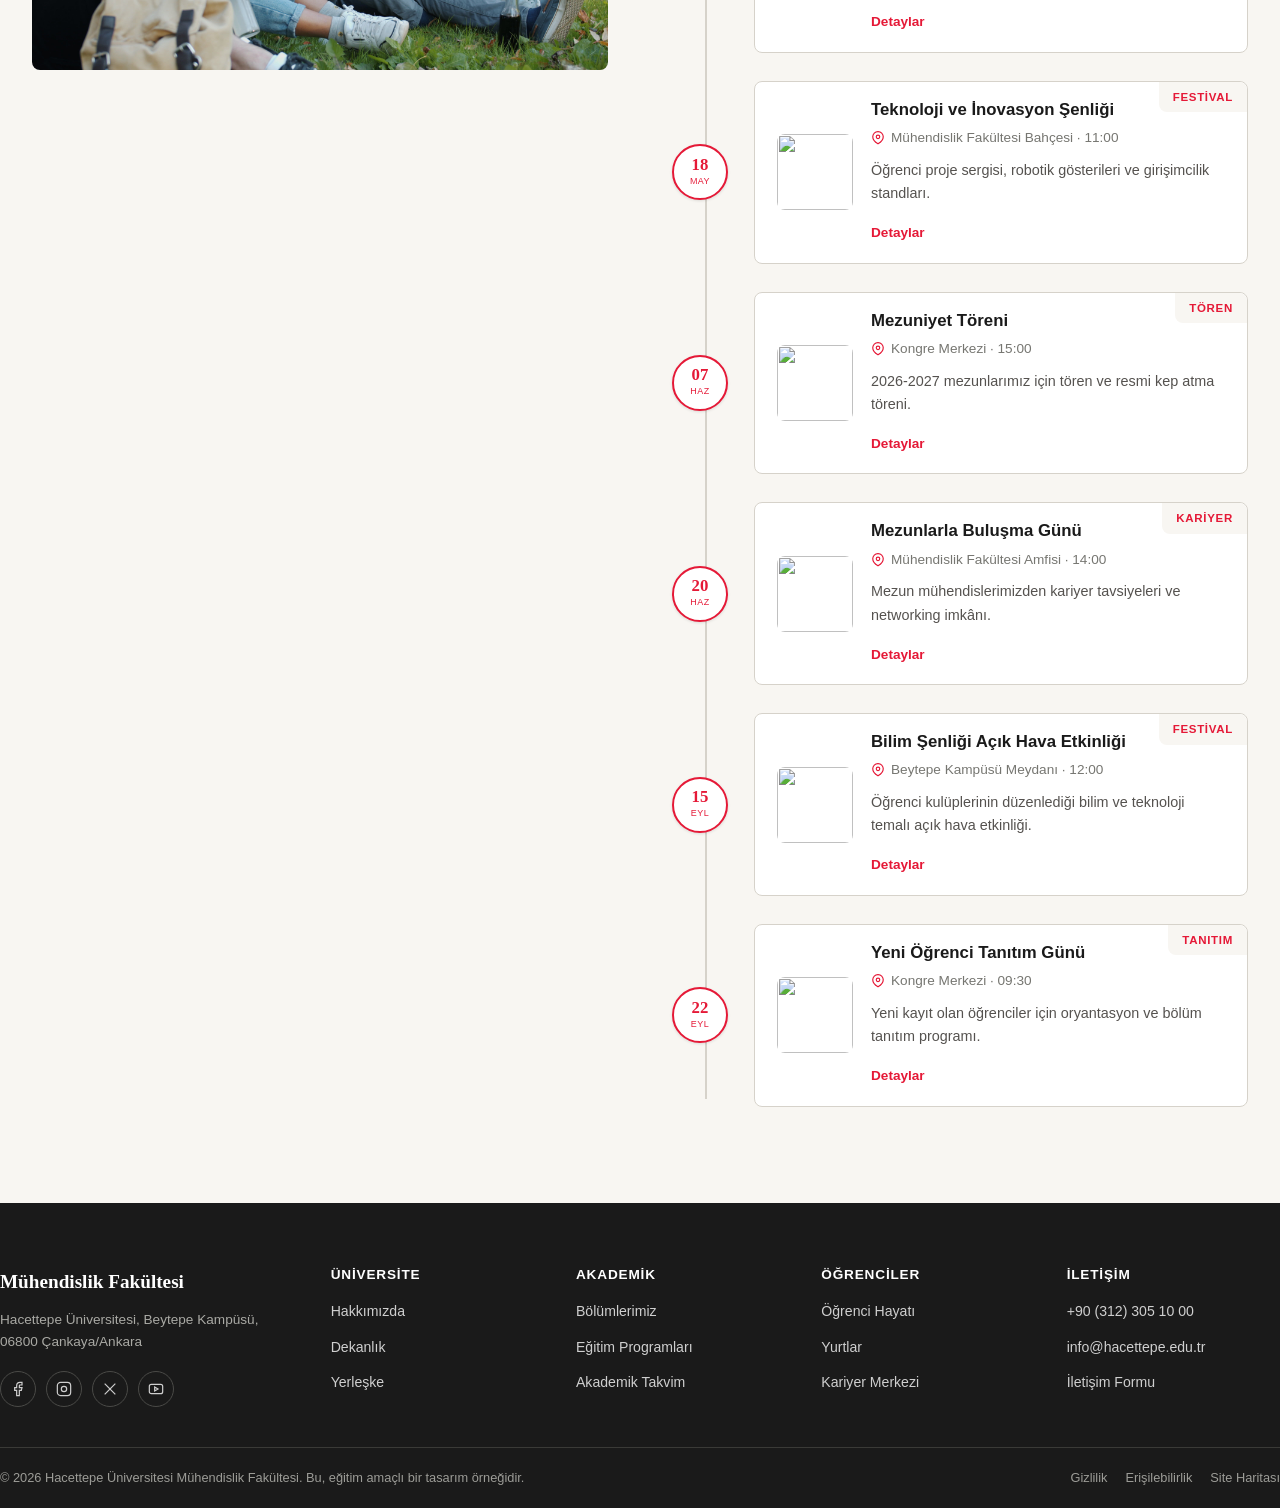
==== commit 657bf0b5: "ss" ====
--- a/index.html
+++ b/index.html
@@ -8,21 +8,27 @@
   <link rel="stylesheet" href="css/style.css" />
 </head>
 <body data-page="anasayfa">
-  <a href="#main" class="skip-link">İçeriğe geç</a>
+  <a href="#main" class="skip-link" data-i18n="common.skipLink">İçeriğe geç</a>
 
   <!-- ===================== ÜST YARDIMCI BAR ===================== -->
   <div class="utility-bar">
     <div class="container">
       <nav aria-label="Hızlı erişim">
         <ul>
-          <li><a href="#">Öğrenci Bilgi Sistemi</a></li>
-          <li><a href="#">Personel E-postası</a></li>
-          <li><a href="#">Kütüphane</a></li>
+          <li><a href="#" data-i18n="common.utility.sbs">Öğrenci Bilgi Sistemi</a></li>
+          <li><a href="#" data-i18n="common.utility.email">Personel E-postası</a></li>
+          <li><a href="#" data-i18n="common.utility.library">Kütüphane</a></li>
         </ul>
       </nav>
       <div class="lang-switch">
-        <button type="button" class="active">TR</button>
-        <button type="button">EN</button>
+        <button type="button" class="lang-current" aria-haspopup="listbox" aria-expanded="false">
+          <span class="flag flag-tr" aria-hidden="true"></span> TR
+        </button>
+        <ul class="lang-options" role="listbox">
+          <li role="option" data-lang="tr" data-flag="flag-tr" class="active"><span class="flag flag-tr" aria-hidden="true"></span> TR</li>
+          <li role="option" data-lang="en" data-flag="flag-gb"><span class="flag flag-gb" aria-hidden="true"></span> EN</li>
+          <li role="option" data-lang="fr" data-flag="flag-fr"><span class="flag flag-fr" aria-hidden="true"></span> FR</li>
+        </ul>
       </div>
     </div>
   </div>
@@ -42,90 +48,90 @@
         <ul>
           <li data-menu-item>
             <a href="hakkimizda.html" class="nav-link" data-nav-key="kurumsal" aria-expanded="false">
-              Kurumsal <span class="nav-caret">▾</span>
+              <span data-i18n="common.nav.kurumsal">Kurumsal</span> <span class="nav-caret">▾</span>
             </a>
             <div class="mega-menu">
               <div>
-                <span class="mega-col-title">Üniversite</span>
-                <a href="hakkimizda.html">Tarihçe</a>
-                <a href="hakkimizda.html#dekanlik">Dekanlık ve Yönetim</a>
-                <a href="hakkimizda.html#yerleske">Yerleşkemiz</a>
+                <span class="mega-col-title" data-i18n="common.nav.kurumsalColUniversite">Üniversite</span>
+                <a href="hakkimizda.html" data-i18n="common.nav.kurumsalMenu.tarihce">Tarihçe</a>
+                <a href="hakkimizda.html#dekanlik" data-i18n="common.nav.kurumsalMenu.dekanlik">Dekanlık ve Yönetim</a>
+                <a href="hakkimizda.html#yerleske" data-i18n="common.nav.kurumsalMenu.yerleske">Yerleşkemiz</a>
               </div>
               <div>
-                <span class="mega-col-title">Kurumsal</span>
-                <a href="hakkimizda.html#sayilarla">Sayılarla Hacettepe</a>
-                <a href="hakkimizda.html#kimlik">Kurumsal Kimlik</a>
-                <a href="iletisim.html">İletişim Bilgileri</a>
+                <span class="mega-col-title" data-i18n="common.nav.kurumsalColKurumsal">Kurumsal</span>
+                <a href="hakkimizda.html#sayilarla" data-i18n="common.nav.kurumsalMenu.sayilarla">Sayılarla Hacettepe</a>
+                <a href="hakkimizda.html#kimlik" data-i18n="common.nav.kurumsalMenu.kimlik">Kurumsal Kimlik</a>
+                <a href="iletisim.html" data-i18n="common.nav.kurumsalMenu.iletisimBilgileri">İletişim Bilgileri</a>
               </div>
             </div>
           </li>
 
           <li>
-            <a href="akademik.html" class="nav-link" data-nav-key="bolumlerimiz">Bölümlerimiz</a>
+            <a href="akademik.html" class="nav-link" data-nav-key="bolumlerimiz" data-i18n="common.nav.bolumlerimiz">Bölümlerimiz</a>
           </li>
 
           <li data-menu-item>
             <a href="#duyurular" class="nav-link" data-nav-key="duyurular" aria-expanded="false">
-              Duyurular <span class="nav-caret">▾</span>
+              <span data-i18n="common.nav.duyurular">Duyurular</span> <span class="nav-caret">▾</span>
             </a>
             <div class="mega-menu">
               <div>
-                <span class="mega-col-title">Duyuru Türleri</span>
-                <a href="#duyurular">Akademik Duyurular</a>
-                <a href="#duyurular">Sınav Duyuruları</a>
-                <a href="#duyurular">İdari Duyurular</a>
+                <span class="mega-col-title" data-i18n="common.nav.duyurularCol1">Duyuru Türleri</span>
+                <a href="#duyurular" data-i18n="common.nav.duyurularMenu.akademik">Akademik Duyurular</a>
+                <a href="#duyurular" data-i18n="common.nav.duyurularMenu.sinav">Sınav Duyuruları</a>
+                <a href="#duyurular" data-i18n="common.nav.duyurularMenu.idari">İdari Duyurular</a>
               </div>
               <div>
-                <span class="mega-col-title">Hızlı Erişim</span>
-                <a href="#duyurular">Tüm Duyurular</a>
-                <a href="#">Duyuru Arşivi</a>
-                <a href="#">Akademik Takvim</a>
+                <span class="mega-col-title" data-i18n="common.nav.duyurularCol2">Hızlı Erişim</span>
+                <a href="#duyurular" data-i18n="common.nav.duyurularMenu.tumDuyurular">Tüm Duyurular</a>
+                <a href="#" data-i18n="common.nav.duyurularMenu.arsiv">Duyuru Arşivi</a>
+                <a href="#" data-i18n="common.nav.duyurularMenu.takvim">Akademik Takvim</a>
               </div>
             </div>
           </li>
 
           <li>
-            <a href="belge-ve-formlar.html" class="nav-link" data-nav-key="belge-ve-formlar">Belge ve Formlar</a>
+            <a href="belge-ve-formlar.html" class="nav-link" data-nav-key="belge-ve-formlar" data-i18n="common.nav.belgeVeFormlar">Belge ve Formlar</a>
           </li>
 
           <li data-menu-item>
             <a href="ogrenci-hayati.html#galeri" class="nav-link" data-nav-key="galeri" aria-expanded="false">
-              Galeri <span class="nav-caret">▾</span>
+              <span data-i18n="common.nav.galeri">Galeri</span> <span class="nav-caret">▾</span>
             </a>
             <div class="mega-menu">
               <div>
-                <span class="mega-col-title">Görseller</span>
-                <a href="ogrenci-hayati.html#galeri">Kampüs Galerisi</a>
-                <a href="ogrenci-hayati.html#galeri">Etkinlik Galerisi</a>
+                <span class="mega-col-title" data-i18n="common.nav.galeriCol1">Görseller</span>
+                <a href="ogrenci-hayati.html#galeri" data-i18n="common.nav.galeriMenu.kampus">Kampüs Galerisi</a>
+                <a href="ogrenci-hayati.html#galeri" data-i18n="common.nav.galeriMenu.etkinlik">Etkinlik Galerisi</a>
               </div>
               <div>
-                <span class="mega-col-title">Medya</span>
-                <a href="#">Video Galerisi</a>
-                <a href="ogrenci-hayati.html">Öğrenci Hayatı</a>
+                <span class="mega-col-title" data-i18n="common.nav.galeriCol2">Medya</span>
+                <a href="#" data-i18n="common.nav.galeriMenu.video">Video Galerisi</a>
+                <a href="ogrenci-hayati.html" data-i18n="common.nav.galeriMenu.ogrenciHayati">Öğrenci Hayatı</a>
               </div>
             </div>
           </li>
 
           <li>
-            <a href="#duyurular" class="nav-link" data-nav-key="haberler">Haberler</a>
+            <a href="#duyurular" class="nav-link" data-nav-key="haberler" data-i18n="common.nav.haberler">Haberler</a>
           </li>
 
           <li>
-            <a href="#etkinlikler" class="nav-link" data-nav-key="etkinlikler">Etkinlikler</a>
+            <a href="#etkinlikler" class="nav-link" data-nav-key="etkinlikler" data-i18n="common.nav.etkinlikler">Etkinlikler</a>
           </li>
 
           <li>
-            <a href="iletisim.html" class="nav-link" data-nav-key="iletisim">İletişim</a>
+            <a href="iletisim.html" class="nav-link" data-nav-key="iletisim" data-i18n="common.nav.iletisim">İletişim</a>
           </li>
         </ul>
       </nav>
 
       <div class="header-actions">
-        <button class="icon-btn search-desktop" data-search-open aria-label="Ara">
+        <button class="icon-btn search-desktop" data-search-open aria-label="Ara" data-i18n-aria-label="common.header.searchAria">
           <svg viewBox="0 0 24 24" fill="none" stroke="currentColor" stroke-width="2"><circle cx="11" cy="11" r="7"/><line x1="21" y1="21" x2="16.65" y2="16.65"/></svg>
         </button>
-        <a href="#" class="btn btn-outline-dark" style="padding:10px 20px;">Giriş</a>
-        <button class="menu-toggle" aria-label="Menüyü aç/kapat" aria-expanded="false">
+        <a href="#" class="btn btn-outline-dark" style="padding:10px 20px;" data-i18n="common.header.girisBtn">Giriş</a>
+        <button class="menu-toggle" aria-label="Menüyü aç/kapat" aria-expanded="false" data-i18n-aria-label="common.header.menuAria">
           <span></span><span></span><span></span>
         </button>
       </div>
@@ -136,17 +142,17 @@
   <div class="search-overlay">
     <div class="search-panel">
       <div class="container">
-        <button class="search-close" aria-label="Aramayı kapat">&times;</button>
+        <button class="search-close" aria-label="Aramayı kapat" data-i18n-aria-label="common.search.closeAria">&times;</button>
         <form role="search">
-          <input type="search" placeholder="Sitede ara: bölüm, akademisyen, duyuru…" aria-label="Site içi arama" />
-          <button type="submit" class="search-submit">Ara</button>
+          <input type="search" placeholder="Sitede ara: bölüm, akademisyen, duyuru…" aria-label="Site içi arama" data-i18n-placeholder="common.search.placeholder" data-i18n-aria-label="common.search.ariaLabel" />
+          <button type="submit" class="search-submit" data-i18n="common.search.button">Ara</button>
         </form>
         <div class="search-suggest">
-          <span>Popüler:</span>
-          <a href="akademik.html">Bölümlerimiz</a>
-          <a href="#">Akademik Takvim</a>
-          <a href="ogrenci-hayati.html">Yurt Başvurusu</a>
-          <a href="iletisim.html">İletişim</a>
+          <span data-i18n="common.search.populer">Popüler:</span>
+          <a href="akademik.html" data-i18n="common.search.suggest.bolumlerimiz">Bölümlerimiz</a>
+          <a href="#" data-i18n="common.search.suggest.takvim">Akademik Takvim</a>
+          <a href="ogrenci-hayati.html" data-i18n="common.search.suggest.yurt">Yurt Başvurusu</a>
+          <a href="iletisim.html" data-i18n="common.search.suggest.iletisim">İletişim</a>
         </div>
       </div>
     </div>
@@ -159,24 +165,24 @@
         <source src="video/video.mp4" type="video/mp4" />
       </video>
       <div class="container hero-inner">
-        <span class="eyebrow">Hacettepe Üniversitesi</span>
-        <h1>Mühendislikte Bilim, Araştırma ve Yeniliğin Buluşma Noktası</h1>
-        <p class="lead">
+        <span class="eyebrow" data-i18n="index.hero.eyebrow">Hacettepe Üniversitesi</span>
+        <h1 data-i18n="index.hero.title">Mühendislikte Bilim, Araştırma ve Yeniliğin Buluşma Noktası</h1>
+        <p class="lead" data-i18n="index.hero.lead">
           Mühendislik Fakültesi; 9 bölümü, 50'den fazla araştırma
           laboratuvarı ve güçlü sanayi işbirlikleriyle geleceğin
           mühendislerini yetiştiriyor.
         </p>
         <div class="hero-cta">
-          <a href="akademik.html" class="btn btn-primary">Bölümleri Keşfet</a>
-          <a href="hakkimizda.html" class="btn btn-outline">Fakülteyi Tanı</a>
+          <a href="akademik.html" class="btn btn-primary" data-i18n="index.hero.ctaExplore">Bölümleri Keşfet</a>
+          <a href="hakkimizda.html" class="btn btn-outline" data-i18n="index.hero.ctaAbout">Fakülteyi Tanı</a>
         </div>
       </div>
 
       <div class="hero-search container">
         <form role="search">
           <svg viewBox="0 0 24 24" fill="none" stroke="#767671" stroke-width="2" width="20" height="20"><circle cx="11" cy="11" r="7"/><line x1="21" y1="21" x2="16.65" y2="16.65"/></svg>
-          <input type="search" placeholder="Bölüm, laboratuvar veya duyuru ara…" aria-label="Ara" />
-          <button type="submit">Ara</button>
+          <input type="search" placeholder="Bölüm, laboratuvar veya duyuru ara…" aria-label="Ara" data-i18n-placeholder="index.hero.searchPlaceholder" data-i18n-aria-label="common.header.searchAria" />
+          <button type="submit" data-i18n="index.hero.searchButton">Ara</button>
         </form>
       </div>
     </section>
@@ -185,19 +191,19 @@
     <section class="departments-section">
       <div class="container">
         <div class="section-head reveal">
-          <h2 class="light-heading">Bölümlerimiz</h2>
-          <a href="akademik.html" class="section-link">Tüm bölümler</a>
+          <h2 class="light-heading" data-i18n="index.departments.title">Bölümlerimiz</h2>
+          <a href="akademik.html" class="section-link" data-i18n="index.departments.allLink">Tüm bölümler</a>
         </div>
         <div class="dept-grid">
-          <a href="akademik.html" class="dept-chip reveal">Bilgisayar Mühendisliği</a>
-          <a href="akademik.html" class="dept-chip reveal">Elektrik ve Elektronik Mühendisliği</a>
-          <a href="akademik.html" class="dept-chip reveal">Endüstri Mühendisliği</a>
-          <a href="akademik.html" class="dept-chip reveal">Çevre Mühendisliği</a>
-          <a href="akademik.html" class="dept-chip reveal">Jeoloji Mühendisliği</a>
-          <a href="akademik.html" class="dept-chip reveal">Maden Mühendisliği</a>
-          <a href="akademik.html" class="dept-chip reveal">Gıda Mühendisliği</a>
-          <a href="akademik.html" class="dept-chip reveal">Kimya Mühendisliği</a>
-          <a href="akademik.html" class="dept-chip reveal">Nükleer Enerji Mühendisliği</a>
+          <a href="akademik.html" class="dept-chip reveal" data-i18n="index.departments.dept1">Bilgisayar Mühendisliği</a>
+          <a href="akademik.html" class="dept-chip reveal" data-i18n="index.departments.dept2">Elektrik ve Elektronik Mühendisliği</a>
+          <a href="akademik.html" class="dept-chip reveal" data-i18n="index.departments.dept3">Endüstri Mühendisliği</a>
+          <a href="akademik.html" class="dept-chip reveal" data-i18n="index.departments.dept4">Çevre Mühendisliği</a>
+          <a href="akademik.html" class="dept-chip reveal" data-i18n="index.departments.dept5">Jeoloji Mühendisliği</a>
+          <a href="akademik.html" class="dept-chip reveal" data-i18n="index.departments.dept6">Maden Mühendisliği</a>
+          <a href="akademik.html" class="dept-chip reveal" data-i18n="index.departments.dept7">Gıda Mühendisliği</a>
+          <a href="akademik.html" class="dept-chip reveal" data-i18n="index.departments.dept8">Kimya Mühendisliği</a>
+          <a href="akademik.html" class="dept-chip reveal" data-i18n="index.departments.dept9">Nükleer Enerji Mühendisliği</a>
         </div>
       </div>
     </section>
@@ -206,9 +212,9 @@
     <section class="discover-section">
       <div class="container sticky-split">
         <div class="sticky-col reveal">
-          <span class="eyebrow">Akademik &amp; Araştırma Dünyamız</span>
-          <h2 class="light-heading">Fakültemizi Keşfet</h2>
-          <p class="lead-text">
+          <span class="eyebrow" data-i18n="index.discover.eyebrow">Akademik &amp; Araştırma Dünyamız</span>
+          <h2 class="light-heading" data-i18n="index.discover.title">Fakültemizi Keşfet</h2>
+          <p class="lead-text" data-i18n="index.discover.lead">
             Eğitim programlarımızdan araştırma altyapımıza, akademik
             kadromuzdan projelerimize kadar fakültemizin sunduğu tüm
             imkânları burada bulabilirsiniz.
@@ -224,13 +230,13 @@
               <img src="img/slider/slide-2.jpg" alt="" />
               <div class="discover-top">
                 <span class="discover-icon"><svg viewBox="0 0 24 24" fill="none" stroke="currentColor" stroke-width="1.6"><path d="M3 21V8l9-5 9 5v13"/><path d="M9 21V12h6v9"/></svg></span>
-                <span class="discover-badge">9 Bölüm</span>
+                <span class="discover-badge" data-i18n="index.discover.card1.badge">9 Bölüm</span>
               </div>
               <div class="discover-body">
-                <h3>Bölümlerimiz</h3>
-                <p>Bilgisayar, elektrik-elektronik, endüstri, çevre, jeoloji, maden, gıda, kimya ve nükleer enerji mühendisliği bölümlerimiz.</p>
+                <h3 data-i18n="index.discover.card1.title">Bölümlerimiz</h3>
+                <p data-i18n="index.discover.card1.desc">Bilgisayar, elektrik-elektronik, endüstri, çevre, jeoloji, maden, gıda, kimya ve nükleer enerji mühendisliği bölümlerimiz.</p>
                 <div class="discover-footer">
-                  <span class="link-label">Bölümleri Listele &amp; İncele</span>
+                  <span class="link-label" data-i18n="index.discover.card1.link">Bölümleri Listele &amp; İncele</span>
                   <span class="discover-arrow"><svg viewBox="0 0 24 24" fill="none" stroke="currentColor" stroke-width="2"><line x1="7" y1="17" x2="17" y2="7"/><polyline points="7 7 17 7 17 17"/></svg></span>
                 </div>
               </div>
@@ -240,13 +246,13 @@
               <img src="img/slider/slide-1.jpg" alt="" />
               <div class="discover-top">
                 <span class="discover-icon"><svg viewBox="0 0 24 24" fill="none" stroke="currentColor" stroke-width="1.6"><path d="M4 19.5A2.5 2.5 0 0 1 6.5 17H20"/><path d="M6.5 2H20v20H6.5A2.5 2.5 0 0 1 4 19.5v-15A2.5 2.5 0 0 1 6.5 2z"/></svg></span>
-                <span class="discover-badge">3 Kademe</span>
+                <span class="discover-badge" data-i18n="index.discover.card2.badge">3 Kademe</span>
               </div>
               <div class="discover-body">
-                <h3>Eğitim Programları</h3>
-                <p>Lisans, Yüksek Lisans, Doktora, Çift Anadal (ÇAP), Erasmus ve zorunlu yaz stajı programları.</p>
+                <h3 data-i18n="index.discover.card2.title">Eğitim Programları</h3>
+                <p data-i18n="index.discover.card2.desc">Lisans, Yüksek Lisans, Doktora, Çift Anadal (ÇAP), Erasmus ve zorunlu yaz stajı programları.</p>
                 <div class="discover-footer">
-                  <span class="link-label">Programları İncele</span>
+                  <span class="link-label" data-i18n="index.discover.card2.link">Programları İncele</span>
                   <span class="discover-arrow"><svg viewBox="0 0 24 24" fill="none" stroke="currentColor" stroke-width="2"><line x1="7" y1="17" x2="17" y2="7"/><polyline points="7 7 17 7 17 17"/></svg></span>
                 </div>
               </div>
@@ -256,13 +262,13 @@
               <img src="img/slider/slide-7824.jpg" alt="" />
               <div class="discover-top">
                 <span class="discover-icon"><svg viewBox="0 0 24 24" fill="none" stroke="currentColor" stroke-width="1.6"><path d="M9 2v7.5L4 19a2 2 0 0 0 1.8 3h12.4a2 2 0 0 0 1.8-3l-5-9.5V2"/><line x1="8" y1="2" x2="16" y2="2"/><line x1="8" y1="16" x2="16" y2="16"/></svg></span>
-                <span class="discover-badge">50+ Lab</span>
+                <span class="discover-badge" data-i18n="index.discover.card3.badge">50+ Lab</span>
               </div>
               <div class="discover-body">
-                <h3>Araştırma Laboratuvarları</h3>
-                <p>Yapay zeka, biyomedikal mühendislik, VLSI devre tasarımı ve malzeme bilimi laboratuvarları.</p>
+                <h3 data-i18n="index.discover.card3.title">Araştırma Laboratuvarları</h3>
+                <p data-i18n="index.discover.card3.desc">Yapay zeka, biyomedikal mühendislik, VLSI devre tasarımı ve malzeme bilimi laboratuvarları.</p>
                 <div class="discover-footer">
-                  <span class="link-label">Laboratuvarları İncele</span>
+                  <span class="link-label" data-i18n="index.discover.card3.link">Laboratuvarları İncele</span>
                   <span class="discover-arrow"><svg viewBox="0 0 24 24" fill="none" stroke="currentColor" stroke-width="2"><line x1="7" y1="17" x2="17" y2="7"/><polyline points="7 7 17 7 17 17"/></svg></span>
                 </div>
               </div>
@@ -272,13 +278,13 @@
               <img src="img/slider/slide-1731.jpg" alt="" />
               <div class="discover-top">
                 <span class="discover-icon"><svg viewBox="0 0 24 24" fill="none" stroke="currentColor" stroke-width="1.6"><path d="M17 21v-2a4 4 0 0 0-4-4H5a4 4 0 0 0-4 4v2"/><circle cx="9" cy="7" r="4"/><path d="M23 21v-2a4 4 0 0 0-3-3.87"/><path d="M16 3.13a4 4 0 0 1 0 7.75"/></svg></span>
-                <span class="discover-badge">183 Öğretim Üyesi</span>
+                <span class="discover-badge" data-i18n="index.discover.card4.badge">183 Öğretim Üyesi</span>
               </div>
               <div class="discover-body">
-                <h3>Öğretim Elemanları</h3>
-                <p>Profesör, doçent ve araştırma görevlilerinden oluşan güçlü akademik kadromuzu tanıyın.</p>
+                <h3 data-i18n="index.discover.card4.title">Öğretim Elemanları</h3>
+                <p data-i18n="index.discover.card4.desc">Profesör, doçent ve araştırma görevlilerinden oluşan güçlü akademik kadromuzu tanıyın.</p>
                 <div class="discover-footer">
-                  <span class="link-label">Kadroyu Gör</span>
+                  <span class="link-label" data-i18n="index.discover.card4.link">Kadroyu Gör</span>
                   <span class="discover-arrow"><svg viewBox="0 0 24 24" fill="none" stroke="currentColor" stroke-width="2"><line x1="7" y1="17" x2="17" y2="7"/><polyline points="7 7 17 7 17 17"/></svg></span>
                 </div>
               </div>
@@ -288,13 +294,13 @@
               <img src="img/slider/slide-3.jpg" alt="" />
               <div class="discover-top">
                 <span class="discover-icon"><svg viewBox="0 0 24 24" fill="none" stroke="currentColor" stroke-width="1.6"><path d="M4 19.5A2.5 2.5 0 0 1 6.5 17H20"/><path d="M6.5 2H20v20H6.5A2.5 2.5 0 0 1 4 19.5v-15A2.5 2.5 0 0 1 6.5 2z"/></svg></span>
-                <span class="discover-badge">Hakemli</span>
+                <span class="discover-badge" data-i18n="index.discover.card5.badge">Hakemli</span>
               </div>
               <div class="discover-body">
-                <h3>Dergiler</h3>
-                <p>Mühendislik Bilimleri Dergisi ve bölümlerimize bağlı hakemli akademik yayınlara erişin.</p>
+                <h3 data-i18n="index.discover.card5.title">Dergiler</h3>
+                <p data-i18n="index.discover.card5.desc">Mühendislik Bilimleri Dergisi ve bölümlerimize bağlı hakemli akademik yayınlara erişin.</p>
                 <div class="discover-footer">
-                  <span class="link-label">Dergileri Aç</span>
+                  <span class="link-label" data-i18n="index.discover.card5.link">Dergileri Aç</span>
                   <span class="discover-arrow"><svg viewBox="0 0 24 24" fill="none" stroke="currentColor" stroke-width="2"><line x1="7" y1="17" x2="17" y2="7"/><polyline points="7 7 17 7 17 17"/></svg></span>
                 </div>
               </div>
@@ -304,13 +310,13 @@
               <img src="img/slider/slide-8613.jpg" alt="" />
               <div class="discover-top">
                 <span class="discover-icon"><svg viewBox="0 0 24 24" fill="none" stroke="currentColor" stroke-width="1.6"><path d="M13 2 3 14h9l-1 8 10-12h-9l1-8z"/></svg></span>
-                <span class="discover-badge">103 Proje</span>
+                <span class="discover-badge" data-i18n="index.discover.card6.badge">103 Proje</span>
               </div>
               <div class="discover-body">
-                <h3>Projeler &amp; İşbirlikleri</h3>
-                <p>TÜBİTAK destekli araştırmalar, AB Horizon Europe konsorsiyumları ve sanayi Ar-Ge işbirlikleri.</p>
+                <h3 data-i18n="index.discover.card6.title">Projeler &amp; İşbirlikleri</h3>
+                <p data-i18n="index.discover.card6.desc">TÜBİTAK destekli araştırmalar, AB Horizon Europe konsorsiyumları ve sanayi Ar-Ge işbirlikleri.</p>
                 <div class="discover-footer">
-                  <span class="link-label">Projeleri Göster</span>
+                  <span class="link-label" data-i18n="index.discover.card6.link">Projeleri Göster</span>
                   <span class="discover-arrow"><svg viewBox="0 0 24 24" fill="none" stroke="currentColor" stroke-width="2"><line x1="7" y1="17" x2="17" y2="7"/><polyline points="7 7 17 7 17 17"/></svg></span>
                 </div>
               </div>
@@ -324,14 +330,14 @@
     <section class="announcements-section">
       <div class="container">
         <div class="section-head reveal">
-          <h2 class="light-heading">Duyurular</h2>
-          <a href="#" class="section-link">Tüm duyurular</a>
+          <h2 class="light-heading" data-i18n="index.announcements.title">Duyurular</h2>
+          <a href="#" class="section-link" data-i18n="index.announcements.allLink">Tüm duyurular</a>
         </div>
 
         <div class="filter-bar announcements-filter-bar reveal" data-filter-for="#announcement-grid">
-          <button class="filter-chip active" data-filter="all">Tüm Duyurular</button>
-          <button class="filter-chip" data-filter="student">Öğrenci</button>
-          <button class="filter-chip" data-filter="staff">Personel</button>
+          <button class="filter-chip active" data-filter="all" data-i18n="index.announcements.filterAll">Tüm Duyurular</button>
+          <button class="filter-chip" data-filter="student" data-i18n="index.announcements.filterStudent">Öğrenci</button>
+          <button class="filter-chip" data-filter="staff" data-i18n="index.announcements.filterStaff">Personel</button>
         </div>
 
         <div class="announcement-columns" id="announcement-grid">
@@ -342,11 +348,11 @@
             </div>
             <div class="announcement-body">
               <div class="announcement-tags">
-                <span class="audience-tag student">Öğrenci</span>
-                <span class="topic-label">Kayıt</span>
-              </div>
-              <h3>Bahar Dönemi Yandal / Çift Anadal Başvuruları Başladı</h3>
-              <p>Yandal ve çift anadal program başvuruları 10-20 Ağustos tarihleri arasında öğrenci bilgi sistemi üzerinden alınacaktır.</p>
+                <span class="audience-tag student" data-i18n="index.announcements.filterStudent">Öğrenci</span>
+                <span class="topic-label" data-i18n="index.announcements.card1.topic">Kayıt</span>
+              </div>
+              <h3 data-i18n="index.announcements.card1.title">Bahar Dönemi Yandal / Çift Anadal Başvuruları Başladı</h3>
+              <p data-i18n="index.announcements.card1.desc">Yandal ve çift anadal program başvuruları 10-20 Ağustos tarihleri arasında öğrenci bilgi sistemi üzerinden alınacaktır.</p>
             </div>
           </a>
 
@@ -357,11 +363,11 @@
             </div>
             <div class="announcement-body">
               <div class="announcement-tags">
-                <span class="audience-tag student">Öğrenci</span>
-                <span class="topic-label">Sınav</span>
-              </div>
-              <h3>Bütünleme Sınav Programı Yayınlandı</h3>
-              <p>2025-2026 Bahar dönemi bütünleme sınav programına öğrenci bilgi sisteminden ulaşabilirsiniz.</p>
+                <span class="audience-tag student" data-i18n="index.announcements.filterStudent">Öğrenci</span>
+                <span class="topic-label" data-i18n="index.announcements.card2.topic">Sınav</span>
+              </div>
+              <h3 data-i18n="index.announcements.card2.title">Bütünleme Sınav Programı Yayınlandı</h3>
+              <p data-i18n="index.announcements.card2.desc">2025-2026 Bahar dönemi bütünleme sınav programına öğrenci bilgi sisteminden ulaşabilirsiniz.</p>
             </div>
           </a>
 
@@ -372,11 +378,11 @@
             </div>
             <div class="announcement-body">
               <div class="announcement-tags">
-                <span class="audience-tag student">Öğrenci</span>
-                <span class="topic-label">Burs</span>
-              </div>
-              <h3>Yemek Bursu Başvuru Sonuçları Açıklandı</h3>
-              <p>Bahar dönemi yemek bursu başvuru sonuçları öğrenci bilgi sistemi üzerinden ilan edilmiştir.</p>
+                <span class="audience-tag student" data-i18n="index.announcements.filterStudent">Öğrenci</span>
+                <span class="topic-label" data-i18n="index.announcements.card3.topic">Burs</span>
+              </div>
+              <h3 data-i18n="index.announcements.card3.title">Yemek Bursu Başvuru Sonuçları Açıklandı</h3>
+              <p data-i18n="index.announcements.card3.desc">Bahar dönemi yemek bursu başvuru sonuçları öğrenci bilgi sistemi üzerinden ilan edilmiştir.</p>
             </div>
           </a>
 
@@ -387,11 +393,11 @@
             </div>
             <div class="announcement-body">
               <div class="announcement-tags">
-                <span class="audience-tag student">Öğrenci</span>
-                <span class="topic-label">Staj</span>
-              </div>
-              <h3>Zorunlu Yaz Stajı Başvuruları Başladı</h3>
-              <p>Staj yapılacak firmaların belirlenip Staj Komisyonu'na bildirilmesi gerekmektedir.</p>
+                <span class="audience-tag student" data-i18n="index.announcements.filterStudent">Öğrenci</span>
+                <span class="topic-label" data-i18n="index.announcements.card4.topic">Staj</span>
+              </div>
+              <h3 data-i18n="index.announcements.card4.title">Zorunlu Yaz Stajı Başvuruları Başladı</h3>
+              <p data-i18n="index.announcements.card4.desc">Staj yapılacak firmaların belirlenip Staj Komisyonu'na bildirilmesi gerekmektedir.</p>
             </div>
           </a>
 
@@ -402,11 +408,11 @@
             </div>
             <div class="announcement-body">
               <div class="announcement-tags">
-                <span class="audience-tag staff">Personel</span>
-                <span class="topic-label">Akademik İlan</span>
-              </div>
-              <h3>BAP ve TÜBİTAK Proje Destek Başvuruları Bilgilendirme Semineri</h3>
-              <p>Dekanlık tarafından organize edilen araştırma projeleri teşvik semineri Fakülte Konferans Salonu'nda yapılacaktır.</p>
+                <span class="audience-tag staff" data-i18n="index.announcements.filterStaff">Personel</span>
+                <span class="topic-label" data-i18n="index.announcements.card5.topic">Akademik İlan</span>
+              </div>
+              <h3 data-i18n="index.announcements.card5.title">BAP ve TÜBİTAK Proje Destek Başvuruları Bilgilendirme Semineri</h3>
+              <p data-i18n="index.announcements.card5.desc">Dekanlık tarafından organize edilen araştırma projeleri teşvik semineri Fakülte Konferans Salonu'nda yapılacaktır.</p>
             </div>
           </a>
 
@@ -417,11 +423,11 @@
             </div>
             <div class="announcement-body">
               <div class="announcement-tags">
-                <span class="audience-tag staff">Personel</span>
-                <span class="topic-label">İdari</span>
-              </div>
-              <h3>Fakülte Kurulu ve Yönetim Kurulu Toplantı Kararları</h3>
-              <p>Fakülte Yönetim Kurulu oturumunda alınan güncel kararlar ve ders müfredatı güncellemeleri yayınlanmıştır.</p>
+                <span class="audience-tag staff" data-i18n="index.announcements.filterStaff">Personel</span>
+                <span class="topic-label" data-i18n="index.announcements.card6.topic">İdari</span>
+              </div>
+              <h3 data-i18n="index.announcements.card6.title">Fakülte Kurulu ve Yönetim Kurulu Toplantı Kararları</h3>
+              <p data-i18n="index.announcements.card6.desc">Fakülte Yönetim Kurulu oturumunda alınan güncel kararlar ve ders müfredatı güncellemeleri yayınlanmıştır.</p>
             </div>
           </a>
         </div>
@@ -440,23 +446,23 @@
     <section class="news-section" id="duyurular">
       <div class="container sticky-split">
         <div class="sticky-col reveal">
-          <h2 class="light-heading">Fakültemizden Haberler</h2>
-          <p class="sticky-col-text">
+          <h2 class="light-heading" data-i18n="index.news.title">Fakültemizden Haberler</h2>
+          <p class="sticky-col-text" data-i18n="index.news.lead">
             Araştırma başarılarından akademik işbirliklerine, öğrencilerimizin
             kazanımlarından kampüs yaşamına kadar sizi bilgilendirecek ve
             ilham verecek haberler.
           </p>
-          <a href="#" class="btn btn-primary">Tüm Haberler</a>
+          <a href="#" class="btn btn-primary" data-i18n="index.news.allBtn">Tüm Haberler</a>
         </div>
 
         <div class="scroll-col">
-          <p class="lead-text">
+          <p class="lead-text" data-i18n="index.news.intro">
             Mühendislik Fakültesi; bilgisayardan çevre mühendisliğine, kimyadan
             nükleer enerjiye kadar 9 bölümüyle ürettiği araştırmaları sektöre
             ve topluma değere dönüştürüyor.
           </p>
 
-          <blockquote class="pull-quote">
+          <blockquote class="pull-quote" data-i18n="index.news.quote">
             Kuruluşundan bugüne disiplinler arası araştırma vizyonuyla
             çalışan Fakültemiz, öğretim üyelerinin ve öğrencilerinin
             ürettiği bilgiyi sanayi işbirlikleri ve yeni teknolojilere
@@ -469,10 +475,10 @@
                 <img src="img/slider/slide-1731.jpg" alt="Mühendislik Fakültesi binası önünde çekilmiş tanıtım görüntüsü" />
               </div>
               <div class="newsfeed-body">
-                <span class="newsfeed-tag">Haber <span>|</span> Akademik</span>
-                <h3>Mühendislik Fakültesi'nden Yapay Zekâ Alanında Uluslararası İşbirliği</h3>
-                <p>Fakültemiz, yapay zeka ve otonom sistemler alanında Avrupalı üç üniversite ile ortak araştırma protokolü imzaladı.</p>
-                <div class="spotlight-meta"><span>3 dk okuma</span><span>|</span><span>12 Ağu 2026</span></div>
+                <span class="newsfeed-tag"><span data-i18n="index.news.tagLabel">Haber</span> <span>|</span> <span data-i18n="index.news.item1.category">Akademik</span></span>
+                <h3 data-i18n="index.news.item1.title">Mühendislik Fakültesi'nden Yapay Zekâ Alanında Uluslararası İşbirliği</h3>
+                <p data-i18n="index.news.item1.desc">Fakültemiz, yapay zeka ve otonom sistemler alanında Avrupalı üç üniversite ile ortak araştırma protokolü imzaladı.</p>
+                <div class="spotlight-meta"><span data-i18n="index.news.item1.readTime">3 dk okuma</span><span>|</span><span>12 Ağu 2026</span></div>
               </div>
             </a>
 
@@ -481,10 +487,10 @@
                 <img src="img/slider/slide-8613.jpg" alt="Beytepe Kampüsü'nün kuş bakışı görünümü" />
               </div>
               <div class="newsfeed-body">
-                <span class="newsfeed-tag">Haber <span>|</span> Araştırma</span>
-                <h3>12 Maddede 2026 Bilim ve Ar-Ge Raporu</h3>
-                <p>Yıllık rapor, fakültemizin araştırma çıktılarındaki artışı ve sürdürülebilir finansman ihtiyacını ortaya koyuyor.</p>
-                <div class="spotlight-meta"><span>5 dk okuma</span><span>|</span><span>4 Ağu 2026</span></div>
+                <span class="newsfeed-tag"><span data-i18n="index.news.tagLabel">Haber</span> <span>|</span> <span data-i18n="index.news.item2.category">Araştırma</span></span>
+                <h3 data-i18n="index.news.item2.title">12 Maddede 2026 Bilim ve Ar-Ge Raporu</h3>
+                <p data-i18n="index.news.item2.desc">Yıllık rapor, fakültemizin araştırma çıktılarındaki artışı ve sürdürülebilir finansman ihtiyacını ortaya koyuyor.</p>
+                <div class="spotlight-meta"><span data-i18n="index.news.item2.readTime">5 dk okuma</span><span>|</span><span>4 Ağu 2026</span></div>
               </div>
             </a>
 
@@ -493,10 +499,10 @@
                 <img src="img/slider/slide-7824.jpg" alt="Mühendislik Fakültesi'nde spiral bir merdiven boşluğu" />
               </div>
               <div class="newsfeed-body">
-                <span class="newsfeed-tag">Haber <span>|</span> Başarı</span>
-                <h3>Öğrencilerimiz Robotik Yarışmasında Türkiye Şampiyonu Oldu</h3>
-                <p>Bilgisayar Mühendisliği öğrencilerinden oluşan takım, ulusal robotik yarışmasında birincilik ödülü kazandı.</p>
-                <div class="spotlight-meta"><span>2 dk okuma</span><span>|</span><span>30 Tem 2026</span></div>
+                <span class="newsfeed-tag"><span data-i18n="index.news.tagLabel">Haber</span> <span>|</span> <span data-i18n="index.news.item3.category">Başarı</span></span>
+                <h3 data-i18n="index.news.item3.title">Öğrencilerimiz Robotik Yarışmasında Türkiye Şampiyonu Oldu</h3>
+                <p data-i18n="index.news.item3.desc">Bilgisayar Mühendisliği öğrencilerinden oluşan takım, ulusal robotik yarışmasında birincilik ödülü kazandı.</p>
+                <div class="spotlight-meta"><span data-i18n="index.news.item3.readTime">2 dk okuma</span><span>|</span><span>30 Tem 2026</span></div>
               </div>
             </a>
 
@@ -505,10 +511,10 @@
                 <img src="img/slider/slide-2.jpg" alt="Beytepe Kampüsü'ndeki kemer anıtı" />
               </div>
               <div class="newsfeed-body">
-                <span class="newsfeed-tag">Haber <span>|</span> Duyuru</span>
-                <h3>Bahar Dönemi Ders Kayıt Takvimi Yayınlandı</h3>
-                <p>2025-2026 Bahar dönemi ders kayıtları 10-14 Şubat tarihleri arasında öğrenci bilgi sistemi üzerinden yapılacaktır.</p>
-                <div class="spotlight-meta"><span>2 dk okuma</span><span>|</span><span>29 Tem 2026</span></div>
+                <span class="newsfeed-tag"><span data-i18n="index.news.tagLabel">Haber</span> <span>|</span> <span data-i18n="index.news.item4.category">Duyuru</span></span>
+                <h3 data-i18n="index.news.item4.title">Bahar Dönemi Ders Kayıt Takvimi Yayınlandı</h3>
+                <p data-i18n="index.news.item4.desc">2025-2026 Bahar dönemi ders kayıtları 10-14 Şubat tarihleri arasında öğrenci bilgi sistemi üzerinden yapılacaktır.</p>
+                <div class="spotlight-meta"><span data-i18n="index.news.item4.readTime">2 dk okuma</span><span>|</span><span>29 Tem 2026</span></div>
               </div>
             </a>
 
@@ -517,10 +523,10 @@
                 <img src="img/slider/slide-1.jpg" alt="Beytepe Kampüsü'ndeki anıt" />
               </div>
               <div class="newsfeed-body">
-                <span class="newsfeed-tag">Haber <span>|</span> Kampüs</span>
-                <h3>Beytepe Kampüsü'nde Yeni Öğrenci Yurdu Açıldı</h3>
-                <p>500 öğrenci kapasiteli yeni yurt binası, modern sosyal alanları ve çalışma salonlarıyla hizmete girdi.</p>
-                <div class="spotlight-meta"><span>3 dk okuma</span><span>|</span><span>20 Tem 2026</span></div>
+                <span class="newsfeed-tag"><span data-i18n="index.news.tagLabel">Haber</span> <span>|</span> <span data-i18n="index.news.item5.category">Kampüs</span></span>
+                <h3 data-i18n="index.news.item5.title">Beytepe Kampüsü'nde Yeni Öğrenci Yurdu Açıldı</h3>
+                <p data-i18n="index.news.item5.desc">500 öğrenci kapasiteli yeni yurt binası, modern sosyal alanları ve çalışma salonlarıyla hizmete girdi.</p>
+                <div class="spotlight-meta"><span data-i18n="index.news.item5.readTime">3 dk okuma</span><span>|</span><span>20 Tem 2026</span></div>
               </div>
             </a>
 
@@ -529,10 +535,10 @@
                 <img src="img/slider/slide-2.jpg" alt="Beytepe Kampüsü'ndeki kemer anıtı" />
               </div>
               <div class="newsfeed-body">
-                <span class="newsfeed-tag">Haber <span>|</span> Uluslararası</span>
-                <h3>Erasmus+ Değişim Programına Yeni Üniversiteler Eklendi</h3>
-                <p>Öğrencilerimiz artık Almanya ve İspanya'daki beş yeni ortak üniversitede değişim programına katılabilecek.</p>
-                <div class="spotlight-meta"><span>2 dk okuma</span><span>|</span><span>18 Tem 2026</span></div>
+                <span class="newsfeed-tag"><span data-i18n="index.news.tagLabel">Haber</span> <span>|</span> <span data-i18n="index.news.item6.category">Uluslararası</span></span>
+                <h3 data-i18n="index.news.item6.title">Erasmus+ Değişim Programına Yeni Üniversiteler Eklendi</h3>
+                <p data-i18n="index.news.item6.desc">Öğrencilerimiz artık Almanya ve İspanya'daki beş yeni ortak üniversitede değişim programına katılabilecek.</p>
+                <div class="spotlight-meta"><span data-i18n="index.news.item6.readTime">2 dk okuma</span><span>|</span><span>18 Tem 2026</span></div>
               </div>
             </a>
 
@@ -545,13 +551,13 @@
     <section class="stats-band">
       <div class="container">
         <div class="stats-intro reveal">
-          <h2>Rakamlarla Fakültemiz</h2>
-          <p>
+          <h2 data-i18n="index.stats.title">Rakamlarla Fakültemiz</h2>
+          <p data-i18n="index.stats.lead">
             Disiplinler arası araştırmalarımızı somut etkiye dönüştürmek için
             güçlü bir akademik kadroya, geniş bir öğrenci topluluğuna ve
             aktif araştırma projelerine sahibiz.
           </p>
-          <a href="hakkimizda.html" class="badge-pill">Etkimiz</a>
+          <a href="hakkimizda.html" class="badge-pill" data-i18n="index.stats.badge">Etkimiz</a>
         </div>
 
         <div class="stats-photo reveal">
@@ -562,23 +568,23 @@
           <div class="stats-grid">
             <div class="stat-item">
               <div class="stat-number" data-count-to="2627">0</div>
-              <div class="stat-label">Lisans Öğrencisi</div>
+              <div class="stat-label" data-i18n="index.stats.label1">Lisans Öğrencisi</div>
             </div>
             <div class="stat-item">
               <div class="stat-number" data-count-to="511">0</div>
-              <div class="stat-label">Lisansüstü Öğrencisi</div>
+              <div class="stat-label" data-i18n="index.stats.label2">Lisansüstü Öğrencisi</div>
             </div>
             <div class="stat-item">
               <div class="stat-number" data-count-to="183">0</div>
-              <div class="stat-label">Öğretim Üyesi</div>
+              <div class="stat-label" data-i18n="index.stats.label3">Öğretim Üyesi</div>
             </div>
             <div class="stat-item">
               <div class="stat-number" data-count-to="103">0</div>
-              <div class="stat-label">Aktif Proje</div>
+              <div class="stat-label" data-i18n="index.stats.label4">Aktif Proje</div>
             </div>
             <div class="stat-item">
               <div class="stat-number" data-count-to="15824">0</div>
-              <div class="stat-label">Toplam Mezun</div>
+              <div class="stat-label" data-i18n="index.stats.label5">Toplam Mezun</div>
             </div>
           </div>
         </div>
@@ -589,8 +595,8 @@
     <section class="events-section" id="etkinlikler">
       <div class="container sticky-split">
         <div class="sticky-col reveal">
-          <h2 class="light-heading">Etkinlikler</h2>
-          <p class="sticky-col-text">
+          <h2 class="light-heading" data-i18n="index.events.title">Etkinlikler</h2>
+          <p class="sticky-col-text" data-i18n="index.events.lead">
             Kariyer günlerinden akademik tanıtımlara, festivallerden mezuniyet
             törenlerine kadar fakültemizdeki tüm etkinlikleri buradan takip
             edebilirsiniz.
@@ -605,14 +611,14 @@
           <div class="events-toolbar reveal">
             <div class="event-search-box">
               <svg viewBox="0 0 24 24" fill="none" stroke="currentColor" stroke-width="2"><circle cx="11" cy="11" r="7"/><line x1="21" y1="21" x2="16.65" y2="16.65"/></svg>
-              <input type="text" data-event-search="#events-grid" placeholder="Etkinlik ara…" aria-label="Etkinlik ara" />
+              <input type="text" data-event-search="#events-grid" placeholder="Etkinlik ara…" aria-label="Etkinlik ara" data-i18n-placeholder="index.events.searchPlaceholder" data-i18n-aria-label="index.events.searchPlaceholder" />
             </div>
             <div class="filter-bar" data-filter-for="#events-grid">
-              <button class="filter-chip active" data-filter="all">Tümü</button>
-              <button class="filter-chip" data-filter="kariyer">Kariyer</button>
-              <button class="filter-chip" data-filter="tanitim">Tanıtım</button>
-              <button class="filter-chip" data-filter="festival">Festival</button>
-              <button class="filter-chip" data-filter="toren">Tören</button>
+              <button class="filter-chip active" data-filter="all" data-i18n="index.events.filterAll">Tümü</button>
+              <button class="filter-chip" data-filter="kariyer" data-i18n="index.events.filterKariyer">Kariyer</button>
+              <button class="filter-chip" data-filter="tanitim" data-i18n="index.events.filterTanitim">Tanıtım</button>
+              <button class="filter-chip" data-filter="festival" data-i18n="index.events.filterFestival">Festival</button>
+              <button class="filter-chip" data-filter="toren" data-i18n="index.events.filterToren">Tören</button>
             </div>
           </div>
 
@@ -625,14 +631,14 @@
               <div class="timeline-content">
                 <img class="timeline-thumb" src="https://picsum.photos/seed/hu-event-1/160/160" alt="" />
                 <div class="timeline-text">
-                  <span class="event-category">Kariyer</span>
-                  <h3>Mühendislik Kariyer Günleri</h3>
+                  <span class="event-category" data-i18n="index.events.item1.category">Kariyer</span>
+                  <h3 data-i18n="index.events.item1.title">Mühendislik Kariyer Günleri</h3>
                   <div class="event-location">
                     <svg viewBox="0 0 24 24" fill="none" stroke="currentColor" stroke-width="2"><path d="M21 10c0 7-9 12-9 12s-9-5-9-12a9 9 0 1 1 18 0z"/><circle cx="12" cy="10" r="3"/></svg>
-                    <span>Kongre Merkezi · 09:00</span>
+                    <span data-i18n="index.events.item1.location">Kongre Merkezi · 09:00</span>
                   </div>
-                  <p class="event-desc">40'tan fazla firma ile birebir görüşme, staj ve iş fırsatları.</p>
-                  <span class="event-cta">Detaylar</span>
+                  <p class="event-desc" data-i18n="index.events.item1.desc">40'tan fazla firma ile birebir görüşme, staj ve iş fırsatları.</p>
+                  <span class="event-cta" data-i18n="index.events.ctaLabel">Detaylar</span>
                 </div>
               </div>
             </a>
@@ -645,14 +651,14 @@
               <div class="timeline-content">
                 <img class="timeline-thumb" src="https://picsum.photos/seed/hu-event-2/160/160" alt="" />
                 <div class="timeline-text">
-                  <span class="event-category">Tanıtım</span>
-                  <h3>Açık Kapı Günü</h3>
+                  <span class="event-category" data-i18n="index.events.item2.category">Tanıtım</span>
+                  <h3 data-i18n="index.events.item2.title">Açık Kapı Günü</h3>
                   <div class="event-location">
                     <svg viewBox="0 0 24 24" fill="none" stroke="currentColor" stroke-width="2"><path d="M21 10c0 7-9 12-9 12s-9-5-9-12a9 9 0 1 1 18 0z"/><circle cx="12" cy="10" r="3"/></svg>
-                    <span>Beytepe Kampüsü · 10:00</span>
+                    <span data-i18n="index.events.item2.location">Beytepe Kampüsü · 10:00</span>
                   </div>
-                  <p class="event-desc">Adaylar için laboratuvar gezileri, bölüm tanıtımları ve öğrenci buluşmaları.</p>
-                  <span class="event-cta">Detaylar</span>
+                  <p class="event-desc" data-i18n="index.events.item2.desc">Adaylar için laboratuvar gezileri, bölüm tanıtımları ve öğrenci buluşmaları.</p>
+                  <span class="event-cta" data-i18n="index.events.ctaLabel">Detaylar</span>
                 </div>
               </div>
             </a>
@@ -665,14 +671,14 @@
               <div class="timeline-content">
                 <img class="timeline-thumb" src="https://picsum.photos/seed/hu-event-3/160/160" alt="" />
                 <div class="timeline-text">
-                  <span class="event-category">Festival</span>
-                  <h3>Teknoloji ve İnovasyon Şenliği</h3>
+                  <span class="event-category" data-i18n="index.events.item3.category">Festival</span>
+                  <h3 data-i18n="index.events.item3.title">Teknoloji ve İnovasyon Şenliği</h3>
                   <div class="event-location">
                     <svg viewBox="0 0 24 24" fill="none" stroke="currentColor" stroke-width="2"><path d="M21 10c0 7-9 12-9 12s-9-5-9-12a9 9 0 1 1 18 0z"/><circle cx="12" cy="10" r="3"/></svg>
-                    <span>Mühendislik Fakültesi Bahçesi · 11:00</span>
+                    <span data-i18n="index.events.item3.location">Mühendislik Fakültesi Bahçesi · 11:00</span>
                   </div>
-                  <p class="event-desc">Öğrenci proje sergisi, robotik gösterileri ve girişimcilik standları.</p>
-                  <span class="event-cta">Detaylar</span>
+                  <p class="event-desc" data-i18n="index.events.item3.desc">Öğrenci proje sergisi, robotik gösterileri ve girişimcilik standları.</p>
+                  <span class="event-cta" data-i18n="index.events.ctaLabel">Detaylar</span>
                 </div>
               </div>
             </a>
@@ -685,14 +691,14 @@
               <div class="timeline-content">
                 <img class="timeline-thumb" src="https://picsum.photos/seed/hu-event-4/160/160" alt="" />
                 <div class="timeline-text">
-                  <span class="event-category">Tören</span>
-                  <h3>Mezuniyet Töreni</h3>
+                  <span class="event-category" data-i18n="index.events.item4.category">Tören</span>
+                  <h3 data-i18n="index.events.item4.title">Mezuniyet Töreni</h3>
                   <div class="event-location">
                     <svg viewBox="0 0 24 24" fill="none" stroke="currentColor" stroke-width="2"><path d="M21 10c0 7-9 12-9 12s-9-5-9-12a9 9 0 1 1 18 0z"/><circle cx="12" cy="10" r="3"/></svg>
-                    <span>Kongre Merkezi · 15:00</span>
+                    <span data-i18n="index.events.item4.location">Kongre Merkezi · 15:00</span>
                   </div>
-                  <p class="event-desc">2026-2027 mezunlarımız için tören ve resmi kep atma töreni.</p>
-                  <span class="event-cta">Detaylar</span>
+                  <p class="event-desc" data-i18n="index.events.item4.desc">2026-2027 mezunlarımız için tören ve resmi kep atma töreni.</p>
+                  <span class="event-cta" data-i18n="index.events.ctaLabel">Detaylar</span>
                 </div>
               </div>
             </a>
@@ -705,14 +711,14 @@
               <div class="timeline-content">
                 <img class="timeline-thumb" src="https://picsum.photos/seed/hu-event-5/160/160" alt="" />
                 <div class="timeline-text">
-                  <span class="event-category">Kariyer</span>
-                  <h3>Mezunlarla Buluşma Günü</h3>
+                  <span class="event-category" data-i18n="index.events.item5.category">Kariyer</span>
+                  <h3 data-i18n="index.events.item5.title">Mezunlarla Buluşma Günü</h3>
                   <div class="event-location">
                     <svg viewBox="0 0 24 24" fill="none" stroke="currentColor" stroke-width="2"><path d="M21 10c0 7-9 12-9 12s-9-5-9-12a9 9 0 1 1 18 0z"/><circle cx="12" cy="10" r="3"/></svg>
-                    <span>Mühendislik Fakültesi Amfisi · 14:00</span>
+                    <span data-i18n="index.events.item5.location">Mühendislik Fakültesi Amfisi · 14:00</span>
                   </div>
-                  <p class="event-desc">Mezun mühendislerimizden kariyer tavsiyeleri ve networking imkânı.</p>
-                  <span class="event-cta">Detaylar</span>
+                  <p class="event-desc" data-i18n="index.events.item5.desc">Mezun mühendislerimizden kariyer tavsiyeleri ve networking imkânı.</p>
+                  <span class="event-cta" data-i18n="index.events.ctaLabel">Detaylar</span>
                 </div>
               </div>
             </a>
@@ -725,14 +731,14 @@
               <div class="timeline-content">
                 <img class="timeline-thumb" src="https://picsum.photos/seed/hu-event-6/160/160" alt="" />
                 <div class="timeline-text">
-                  <span class="event-category">Festival</span>
-                  <h3>Bilim Şenliği Açık Hava Etkinliği</h3>
+                  <span class="event-category" data-i18n="index.events.item6.category">Festival</span>
+                  <h3 data-i18n="index.events.item6.title">Bilim Şenliği Açık Hava Etkinliği</h3>
                   <div class="event-location">
                     <svg viewBox="0 0 24 24" fill="none" stroke="currentColor" stroke-width="2"><path d="M21 10c0 7-9 12-9 12s-9-5-9-12a9 9 0 1 1 18 0z"/><circle cx="12" cy="10" r="3"/></svg>
-                    <span>Beytepe Kampüsü Meydanı · 12:00</span>
+                    <span data-i18n="index.events.item6.location">Beytepe Kampüsü Meydanı · 12:00</span>
                   </div>
-                  <p class="event-desc">Öğrenci kulüplerinin düzenlediği bilim ve teknoloji temalı açık hava etkinliği.</p>
-                  <span class="event-cta">Detaylar</span>
+                  <p class="event-desc" data-i18n="index.events.item6.desc">Öğrenci kulüplerinin düzenlediği bilim ve teknoloji temalı açık hava etkinliği.</p>
+                  <span class="event-cta" data-i18n="index.events.ctaLabel">Detaylar</span>
                 </div>
               </div>
             </a>
@@ -745,14 +751,14 @@
               <div class="timeline-content">
                 <img class="timeline-thumb" src="https://picsum.photos/seed/hu-event-7/160/160" alt="" />
                 <div class="timeline-text">
-                  <span class="event-category">Tanıtım</span>
-                  <h3>Yeni Öğrenci Tanıtım Günü</h3>
+                  <span class="event-category" data-i18n="index.events.item7.category">Tanıtım</span>
+                  <h3 data-i18n="index.events.item7.title">Yeni Öğrenci Tanıtım Günü</h3>
                   <div class="event-location">
                     <svg viewBox="0 0 24 24" fill="none" stroke="currentColor" stroke-width="2"><path d="M21 10c0 7-9 12-9 12s-9-5-9-12a9 9 0 1 1 18 0z"/><circle cx="12" cy="10" r="3"/></svg>
-                    <span>Kongre Merkezi · 09:30</span>
+                    <span data-i18n="index.events.item7.location">Kongre Merkezi · 09:30</span>
                   </div>
-                  <p class="event-desc">Yeni kayıt olan öğrenciler için oryantasyon ve bölüm tanıtım programı.</p>
-                  <span class="event-cta">Detaylar</span>
+                  <p class="event-desc" data-i18n="index.events.item7.desc">Yeni kayıt olan öğrenciler için oryantasyon ve bölüm tanıtım programı.</p>
+                  <span class="event-cta" data-i18n="index.events.ctaLabel">Detaylar</span>
                 </div>
               </div>
             </a>
@@ -767,8 +773,8 @@
   <footer class="site-footer">
     <div class="container footer-top">
       <div class="footer-brand">
-        <span class="brand-name">Mühendislik Fakültesi</span>
-        <p>Hacettepe Üniversitesi, Beytepe Kampüsü, 06800 Çankaya/Ankara</p>
+        <span class="brand-name" data-i18n="common.footer.brandName">Mühendislik Fakültesi</span>
+        <p data-i18n="common.footer.address">Hacettepe Üniversitesi, Beytepe Kampüsü, 06800 Çankaya/Ankara</p>
         <div class="social-row">
           <a href="#" aria-label="Facebook"><svg viewBox="0 0 24 24" fill="none" stroke="currentColor" stroke-width="1.8"><path d="M18 2h-3a5 5 0 0 0-5 5v3H7v4h3v8h4v-8h3l1-4h-4V7a1 1 0 0 1 1-1h3z"/></svg></a>
           <a href="#" aria-label="Instagram"><svg viewBox="0 0 24 24" fill="none" stroke="currentColor" stroke-width="1.8"><rect x="2" y="2" width="20" height="20" rx="5"/><circle cx="12" cy="12" r="4"/><line x1="17.5" y1="6.5" x2="17.5" y2="6.5"/></svg></a>
@@ -777,52 +783,53 @@
         </div>
       </div>
       <div class="footer-col">
-        <h4>Üniversite</h4>
+        <h4 data-i18n="common.footer.colUniversite.title">Üniversite</h4>
         <ul>
-          <li><a href="hakkimizda.html">Hakkımızda</a></li>
-          <li><a href="hakkimizda.html#dekanlik">Dekanlık</a></li>
-          <li><a href="hakkimizda.html#yerleske">Yerleşke</a></li>
+          <li><a href="hakkimizda.html" data-i18n="common.footer.colUniversite.hakkimizda">Hakkımızda</a></li>
+          <li><a href="hakkimizda.html#dekanlik" data-i18n="common.footer.colUniversite.dekanlik">Dekanlık</a></li>
+          <li><a href="hakkimizda.html#yerleske" data-i18n="common.footer.colUniversite.yerleske">Yerleşke</a></li>
         </ul>
       </div>
       <div class="footer-col">
-        <h4>Akademik</h4>
+        <h4 data-i18n="common.footer.colAkademik.title">Akademik</h4>
         <ul>
-          <li><a href="akademik.html">Bölümlerimiz</a></li>
-          <li><a href="akademik.html">Eğitim Programları</a></li>
-          <li><a href="#">Akademik Takvim</a></li>
+          <li><a href="akademik.html" data-i18n="common.footer.colAkademik.bolumlerimiz">Bölümlerimiz</a></li>
+          <li><a href="akademik.html" data-i18n="common.footer.colAkademik.egitimProgramlari">Eğitim Programları</a></li>
+          <li><a href="#" data-i18n="common.footer.colAkademik.takvim">Akademik Takvim</a></li>
         </ul>
       </div>
       <div class="footer-col">
-        <h4>Öğrenciler</h4>
+        <h4 data-i18n="common.footer.colOgrenciler.title">Öğrenciler</h4>
         <ul>
-          <li><a href="ogrenci-hayati.html">Öğrenci Hayatı</a></li>
-          <li><a href="ogrenci-hayati.html">Yurtlar</a></li>
-          <li><a href="#">Kariyer Merkezi</a></li>
+          <li><a href="ogrenci-hayati.html" data-i18n="common.footer.colOgrenciler.ogrenciHayati">Öğrenci Hayatı</a></li>
+          <li><a href="ogrenci-hayati.html" data-i18n="common.footer.colOgrenciler.yurtlar">Yurtlar</a></li>
+          <li><a href="#" data-i18n="common.footer.colOgrenciler.kariyerMerkezi">Kariyer Merkezi</a></li>
         </ul>
       </div>
       <div class="footer-col">
-        <h4>İletişim</h4>
+        <h4 data-i18n="common.footer.colIletisim.title">İletişim</h4>
         <ul>
           <li><a href="tel:+903123051000">+90 (312) 305 10 00</a></li>
           <li><a href="mailto:info@hacettepe.edu.tr">info@hacettepe.edu.tr</a></li>
-          <li><a href="iletisim.html">İletişim Formu</a></li>
+          <li><a href="iletisim.html" data-i18n="common.footer.colIletisim.iletisimFormu">İletişim Formu</a></li>
         </ul>
       </div>
     </div>
     <div class="container footer-bottom">
-      <span>&copy; 2026 Hacettepe Üniversitesi Mühendislik Fakültesi. Bu, eğitim amaçlı bir tasarım örneğidir.</span>
+      <span data-i18n="common.footer.copyright">&copy; 2026 Hacettepe Üniversitesi Mühendislik Fakültesi. Bu, eğitim amaçlı bir tasarım örneğidir.</span>
       <ul>
-        <li><a href="#">Gizlilik</a></li>
-        <li><a href="#">Erişilebilirlik</a></li>
-        <li><a href="#">Site Haritası</a></li>
+        <li><a href="#" data-i18n="common.footer.gizlilik">Gizlilik</a></li>
+        <li><a href="#" data-i18n="common.footer.erisilebilirlik">Erişilebilirlik</a></li>
+        <li><a href="#" data-i18n="common.footer.siteHaritasi">Site Haritası</a></li>
       </ul>
     </div>
   </footer>
 
-  <button class="back-to-top" aria-label="Yukarı çık">
+  <button class="back-to-top" aria-label="Yukarı çık" data-i18n-aria-label="common.backToTop.aria">
     <svg viewBox="0 0 24 24" fill="none" stroke="currentColor" stroke-width="2" width="20" height="20"><line x1="12" y1="19" x2="12" y2="5"/><polyline points="5 12 12 5 19 12"/></svg>
   </button>
 
+  <script src="js/i18n.js"></script>
   <script src="js/script.js"></script>
 </body>
 </html>
--- a/css/style.css
+++ b/css/style.css
@@ -215,20 +215,98 @@
   color: #fff;
 }
 
+/* Bayrak ikonları — gömülü SVG, emoji font desteğine bağlı değil */
+.flag {
+  display: inline-block;
+  width: 18px;
+  height: 13px;
+  border-radius: 2px;
+  background-size: cover;
+  background-position: center;
+  box-shadow: 0 0 0 1px rgba(255, 255, 255, 0.25);
+  flex-shrink: 0;
+}
+
+.flag-tr {
+  background-image: url("data:image/svg+xml,%3Csvg xmlns='http://www.w3.org/2000/svg' viewBox='0 0 3 2'%3E%3Crect width='3' height='2' fill='%23E30A17'/%3E%3Ccircle cx='1.1' cy='1' r='0.5' fill='%23fff'/%3E%3Ccircle cx='1.28' cy='1' r='0.4' fill='%23E30A17'/%3E%3Cpolygon points='1.55,0.62 1.66,0.95 2.0,0.95 1.72,1.15 1.83,1.48 1.55,1.28 1.27,1.48 1.38,1.15 1.10,0.95 1.44,0.95' fill='%23fff'/%3E%3C/svg%3E");
+}
+
+.flag-gb {
+  background-image: url("data:image/svg+xml,%3Csvg xmlns='http://www.w3.org/2000/svg' viewBox='0 0 60 40'%3E%3Crect width='60' height='40' fill='%23012169'/%3E%3Cpath d='M0,0 L60,40 M60,0 L0,40' stroke='%23fff' stroke-width='8'/%3E%3Cpath d='M0,0 L60,40 M60,0 L0,40' stroke='%23C8102E' stroke-width='4'/%3E%3Cpath d='M30,0 V40 M0,20 H60' stroke='%23fff' stroke-width='12'/%3E%3Cpath d='M30,0 V40 M0,20 H60' stroke='%23C8102E' stroke-width='6'/%3E%3C/svg%3E");
+}
+
+.flag-fr {
+  background-image: url("data:image/svg+xml,%3Csvg xmlns='http://www.w3.org/2000/svg' viewBox='0 0 3 2'%3E%3Crect width='1' height='2' fill='%230055A4'/%3E%3Crect x='1' width='1' height='2' fill='%23FFFFFF'/%3E%3Crect x='2' width='1' height='2' fill='%23EF4135'/%3E%3C/svg%3E");
+}
+
 .utility-bar .lang-switch {
-  display: flex;
-  gap: 10px;
-}
-
-.utility-bar .lang-switch button {
+  position: relative;
+}
+
+.utility-bar .lang-current {
+  display: flex;
+  align-items: center;
+  gap: 6px;
+  background: transparent;
   color: #cfcfcf;
   font-size: 0.78rem;
-}
-
-.utility-bar .lang-switch button.active {
+  font-family: inherit;
+  border: 1px solid rgba(255, 255, 255, 0.3);
+  border-radius: 3px;
+  padding: 3px 8px;
+  cursor: pointer;
+  transition: color var(--transition), border-color var(--transition);
+}
+
+.utility-bar .lang-current::after {
+  content: "";
+  width: 0;
+  height: 0;
+  border-left: 4px solid transparent;
+  border-right: 4px solid transparent;
+  border-top: 4px solid currentColor;
+  margin-left: 2px;
+}
+
+.utility-bar .lang-current:hover,
+.utility-bar .lang-switch.is-open .lang-current {
   color: #fff;
-  font-weight: 700;
-  text-decoration: underline;
+  border-color: rgba(255, 255, 255, 0.6);
+}
+
+.utility-bar .lang-options {
+  display: none;
+  position: absolute;
+  top: calc(100% + 6px);
+  right: 0;
+  background: #fff;
+  border: 1px solid var(--hu-gray-300);
+  border-radius: 6px;
+  box-shadow: var(--shadow-md);
+  padding: 6px;
+  min-width: 120px;
+  z-index: 1200;
+}
+
+.utility-bar .lang-switch.is-open .lang-options {
+  display: block;
+}
+
+.utility-bar .lang-options li {
+  display: flex;
+  align-items: center;
+  gap: 8px;
+  padding: 7px 10px;
+  border-radius: 4px;
+  font-size: 0.82rem;
+  color: var(--hu-gray-900);
+  cursor: pointer;
+}
+
+.utility-bar .lang-options li:hover,
+.utility-bar .lang-options li.active {
+  background: var(--hu-cream);
+  color: var(--hu-red);
 }
 
 /* ==========================================================================
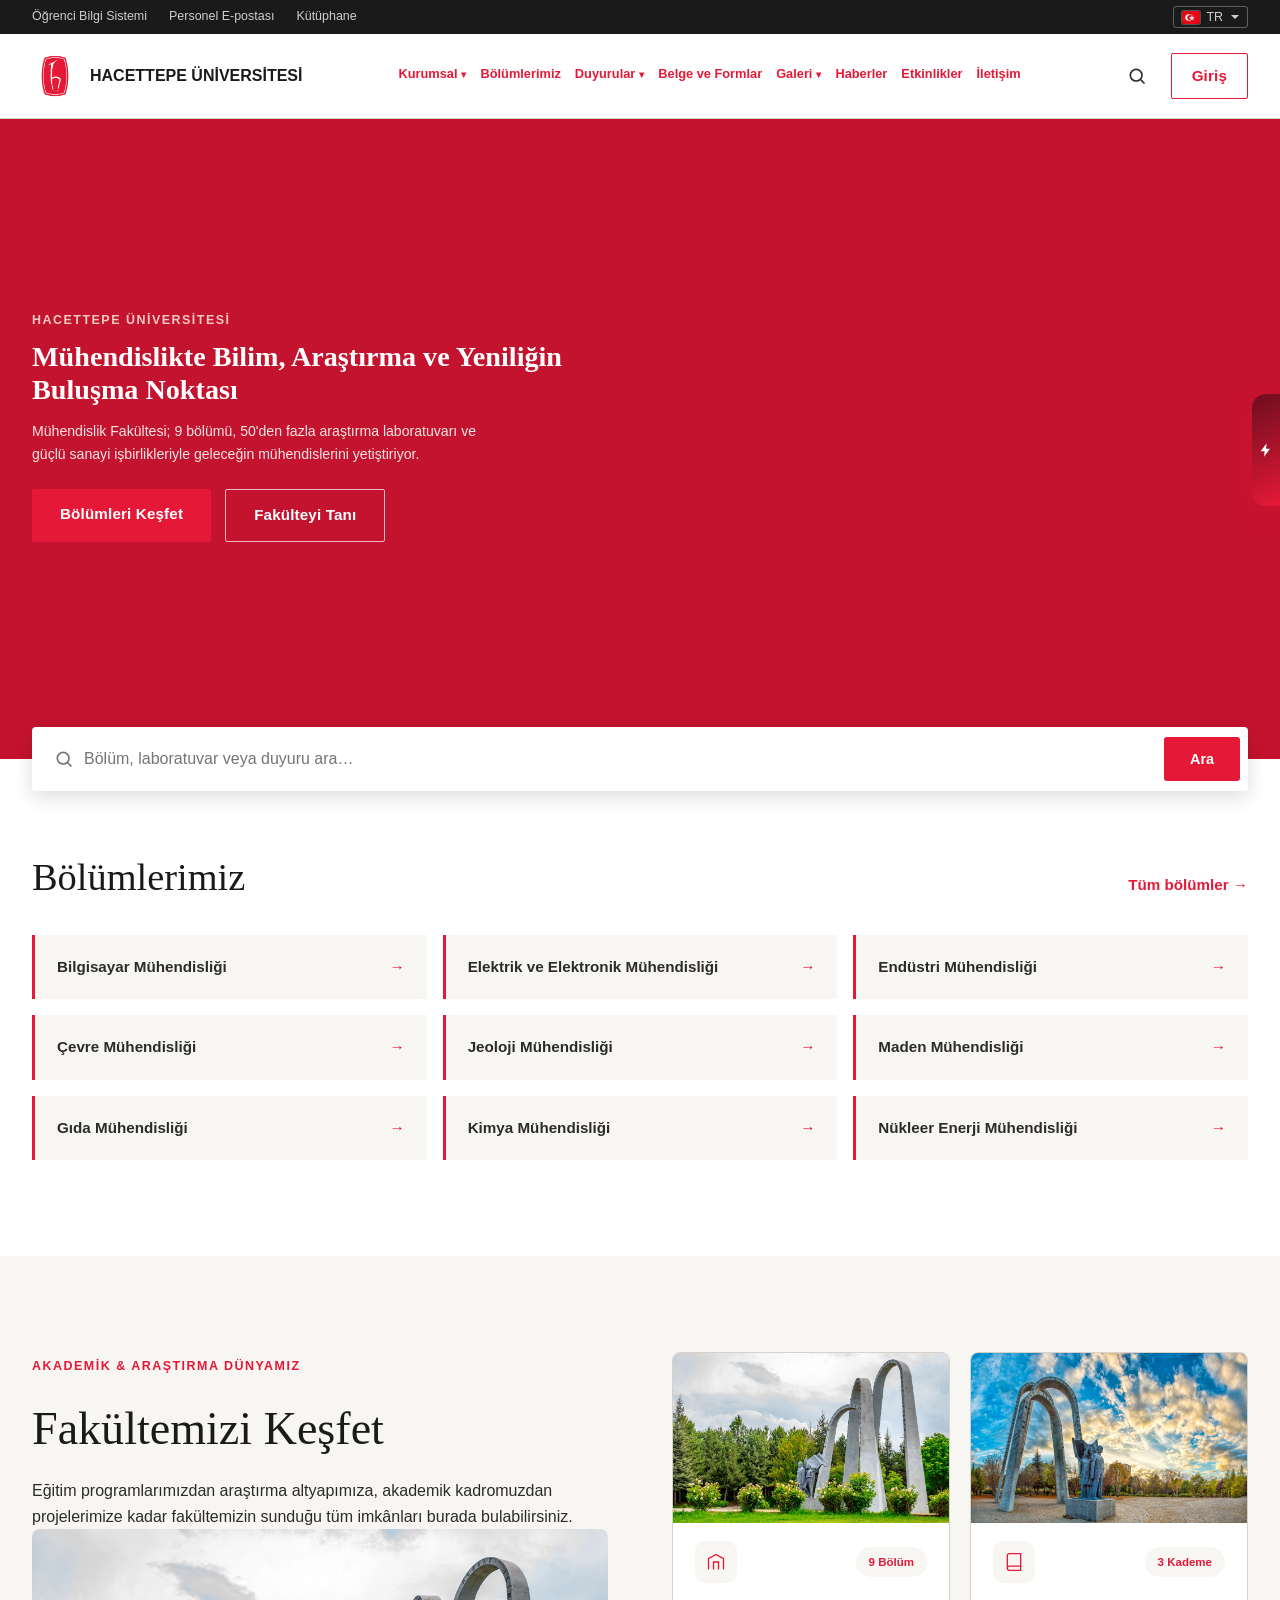
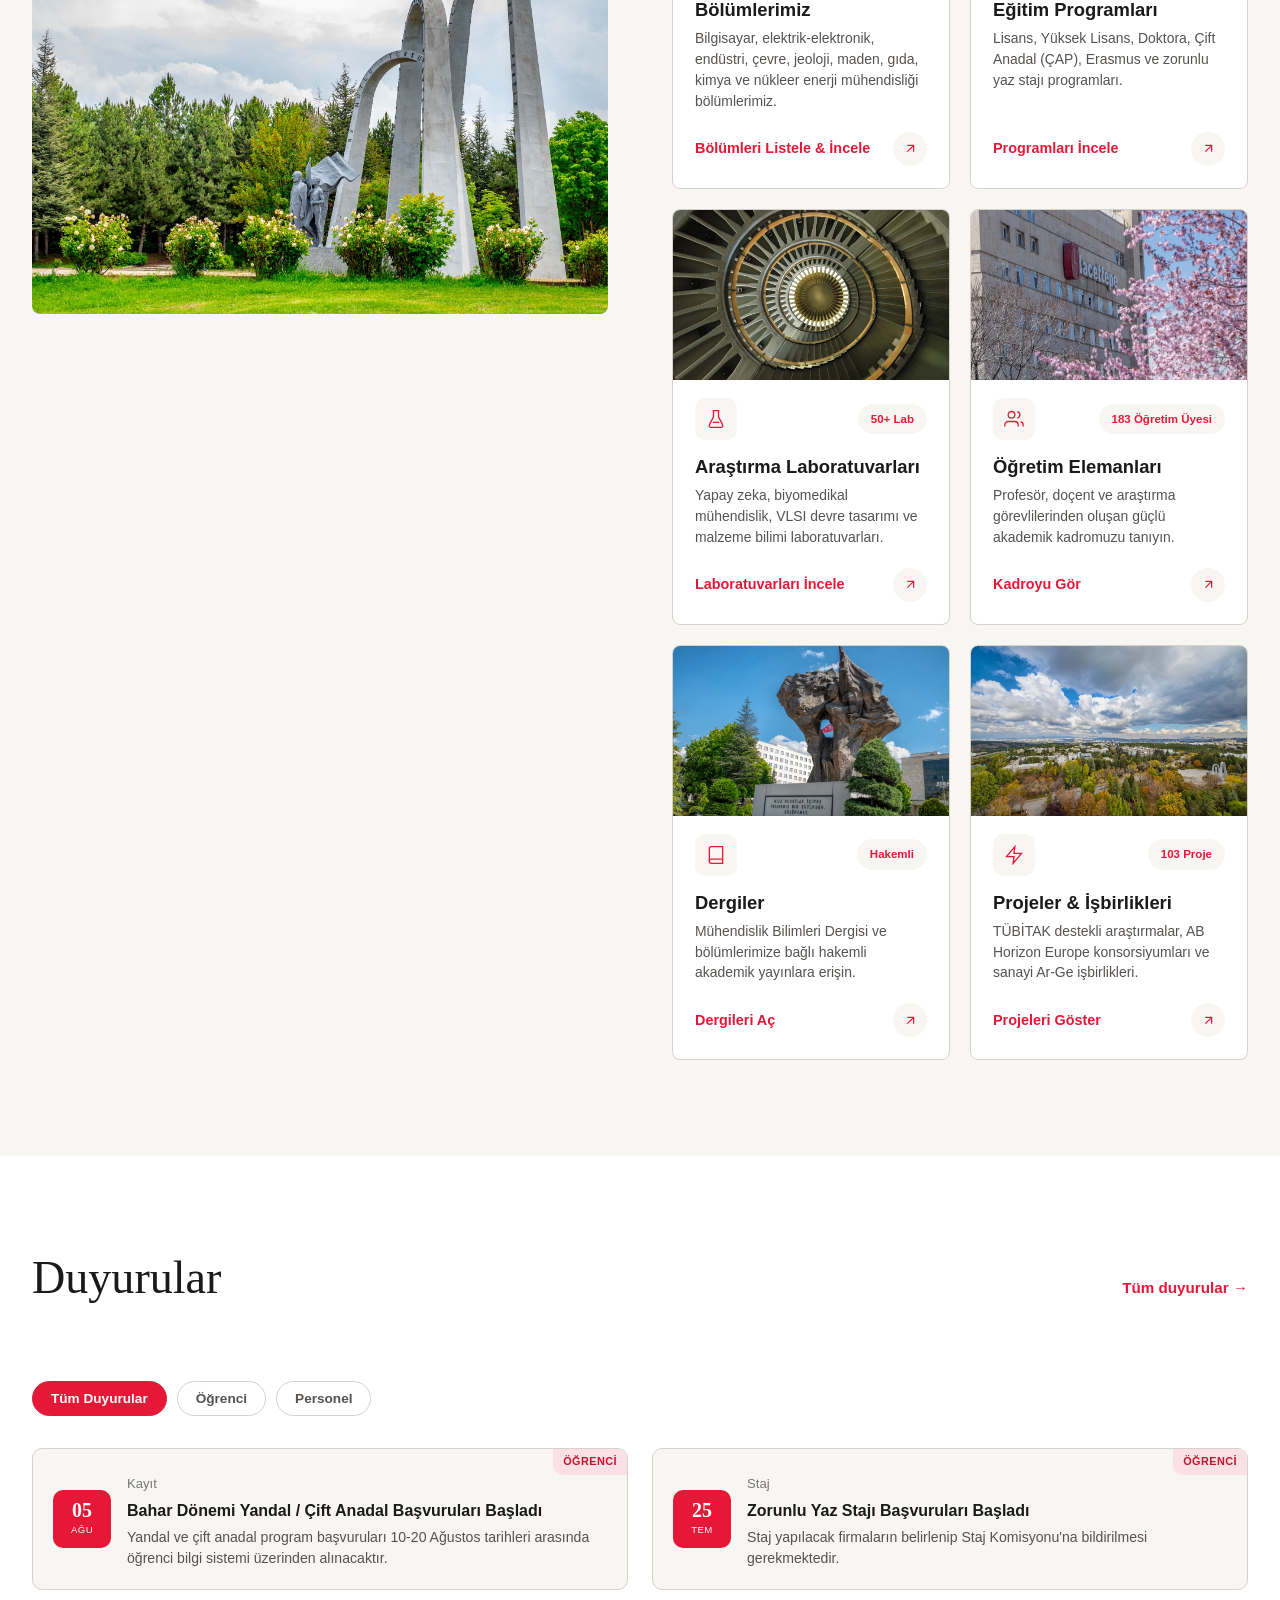
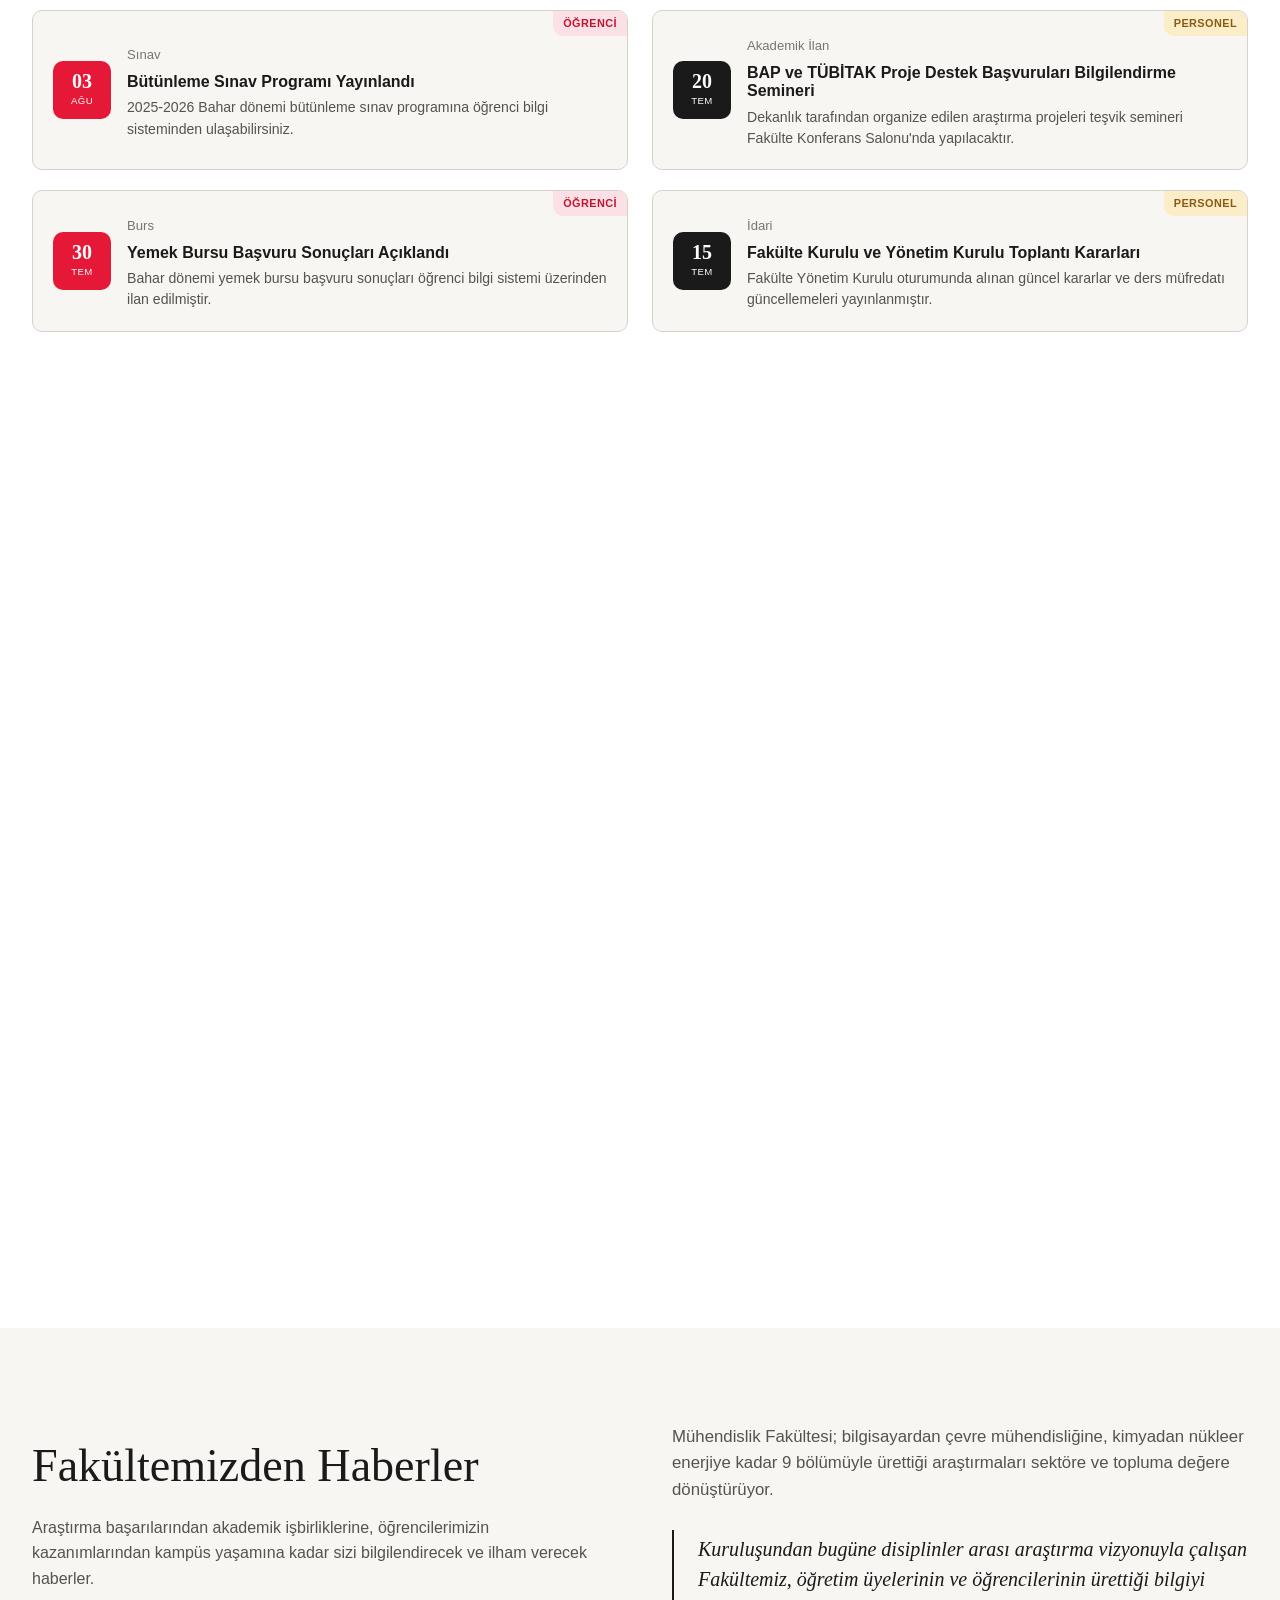
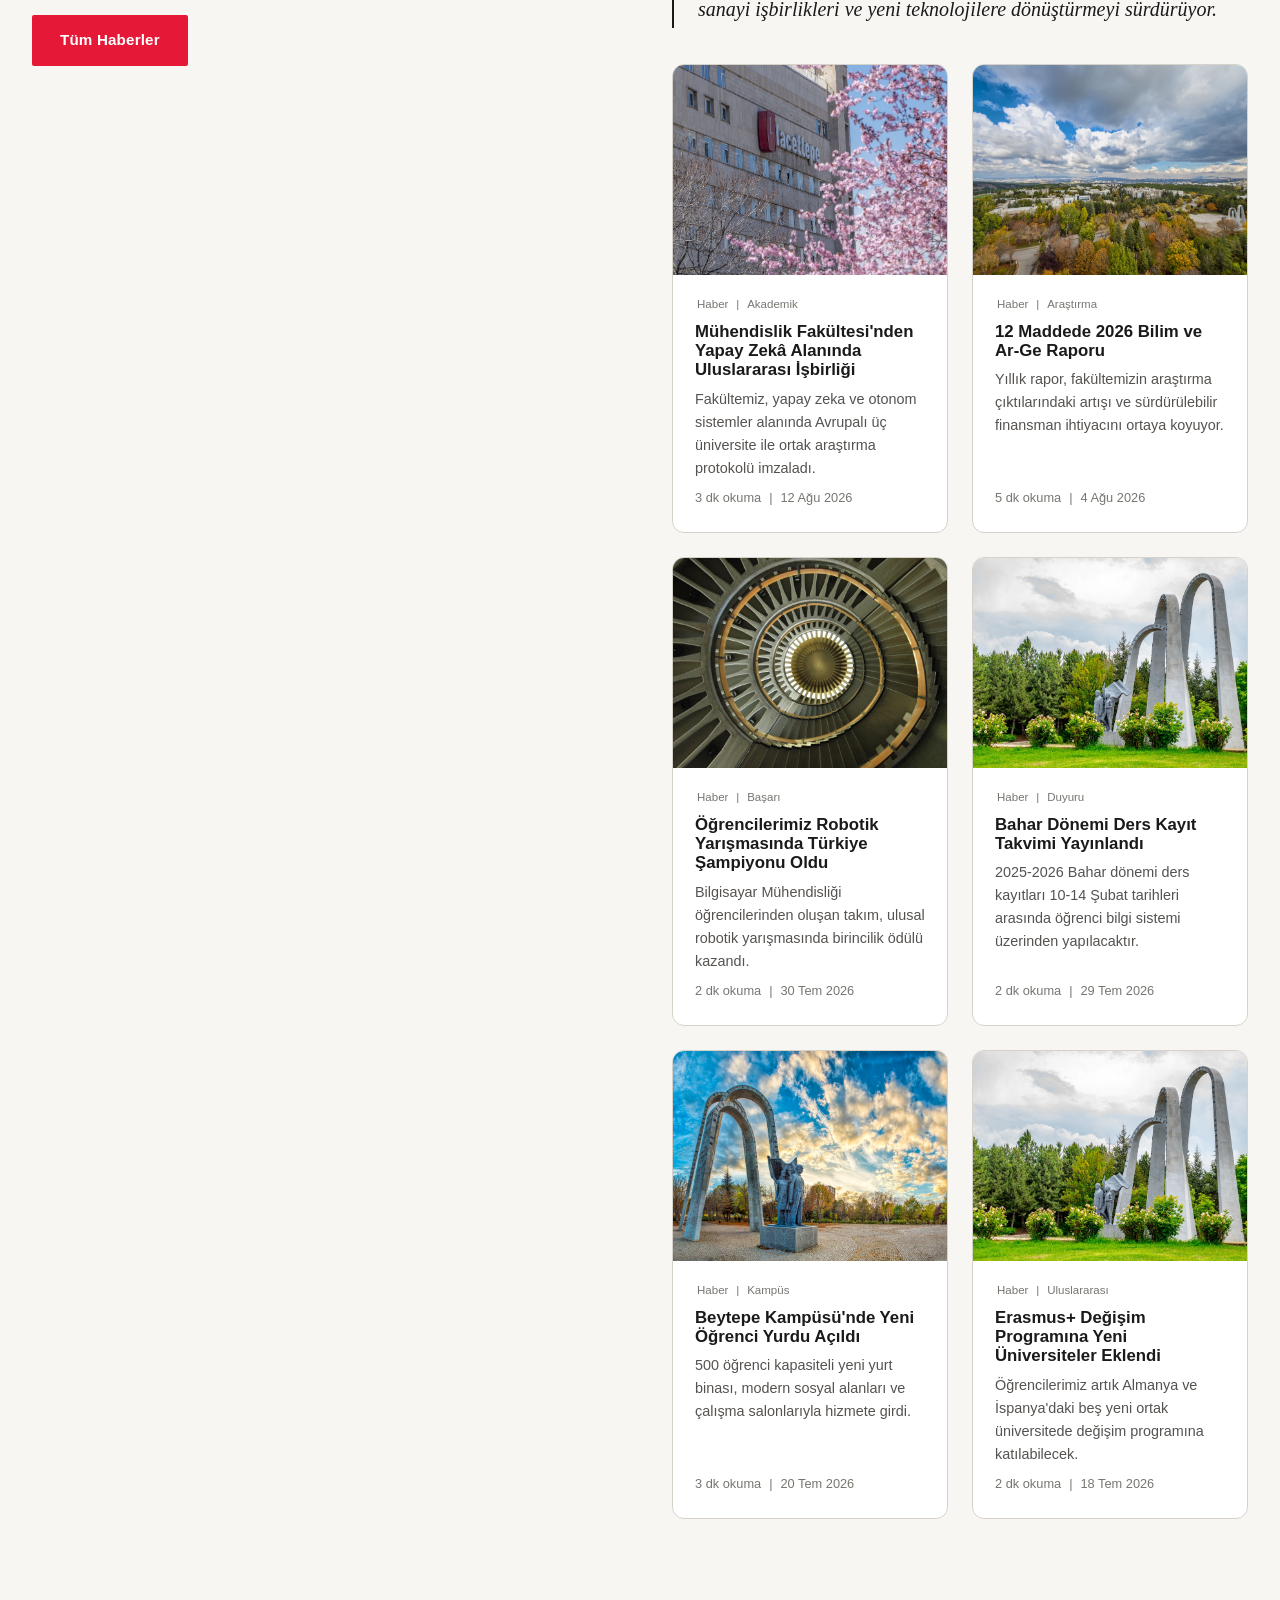
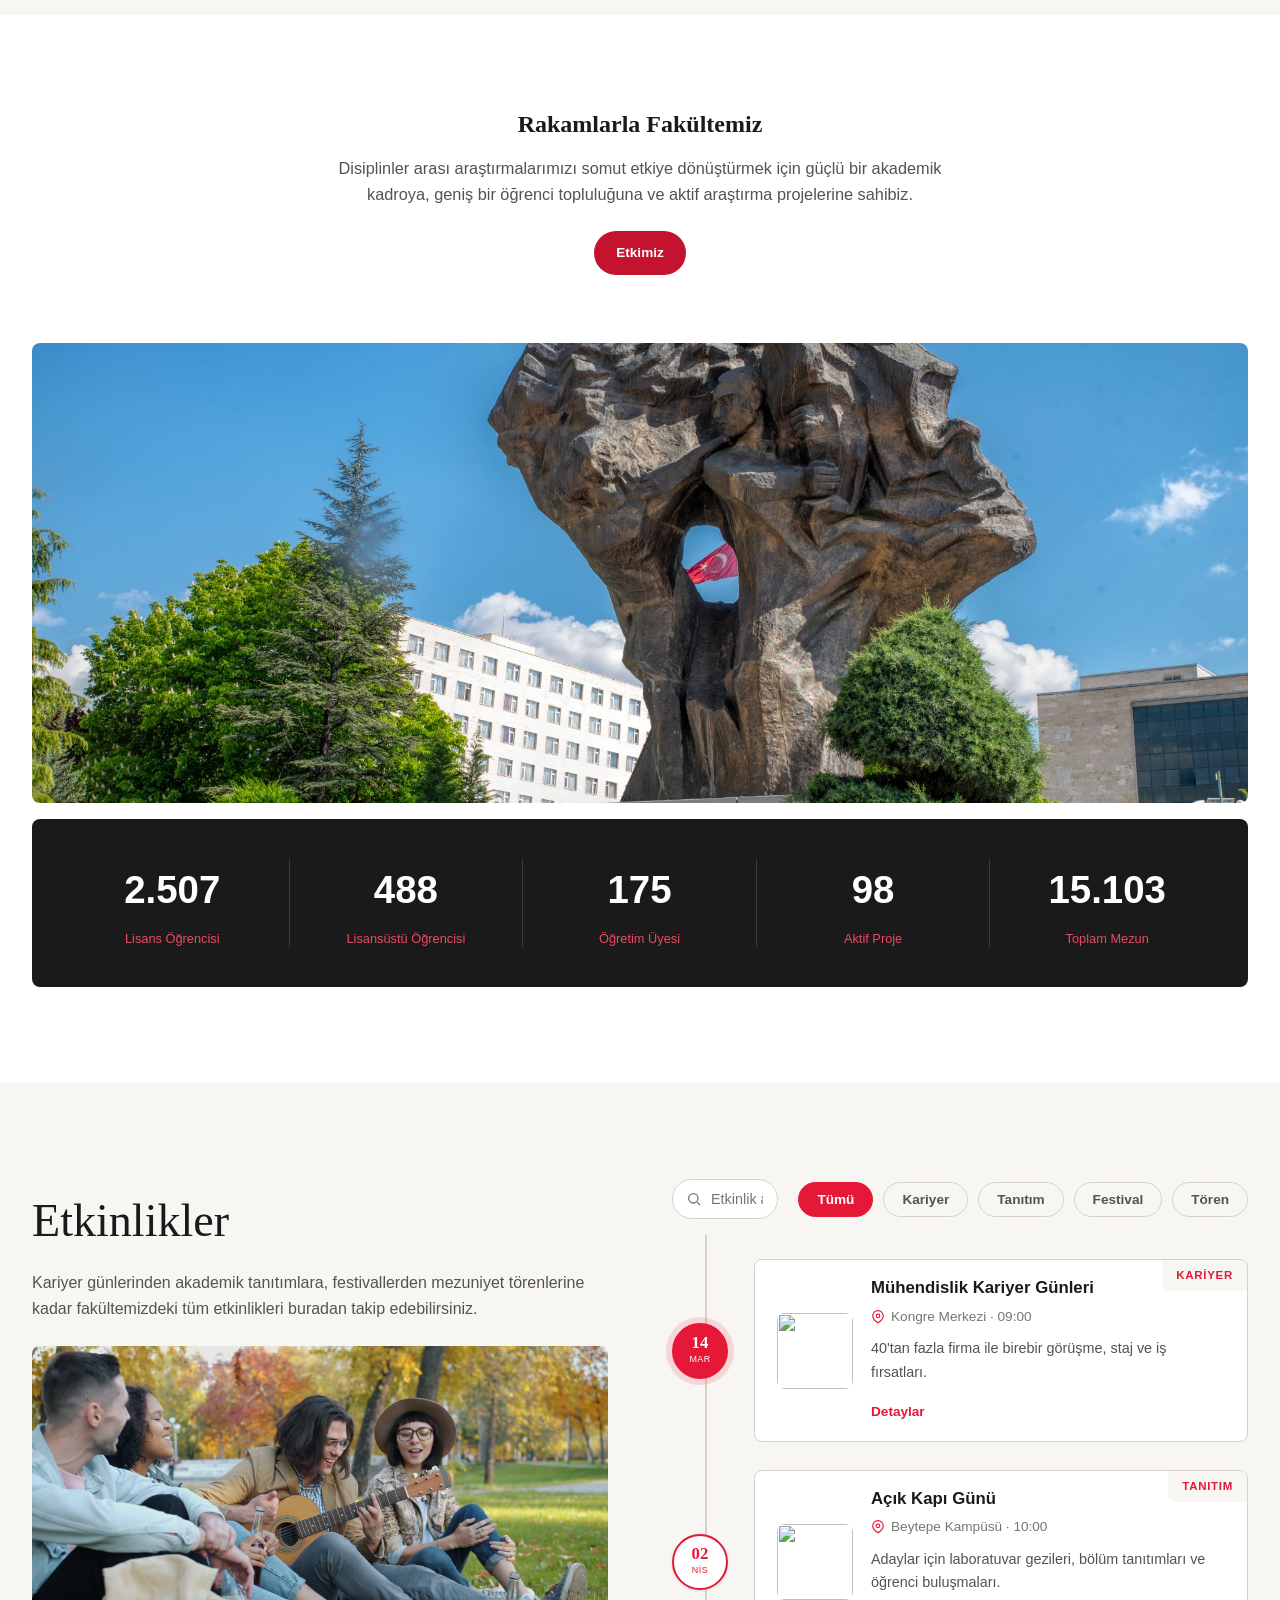
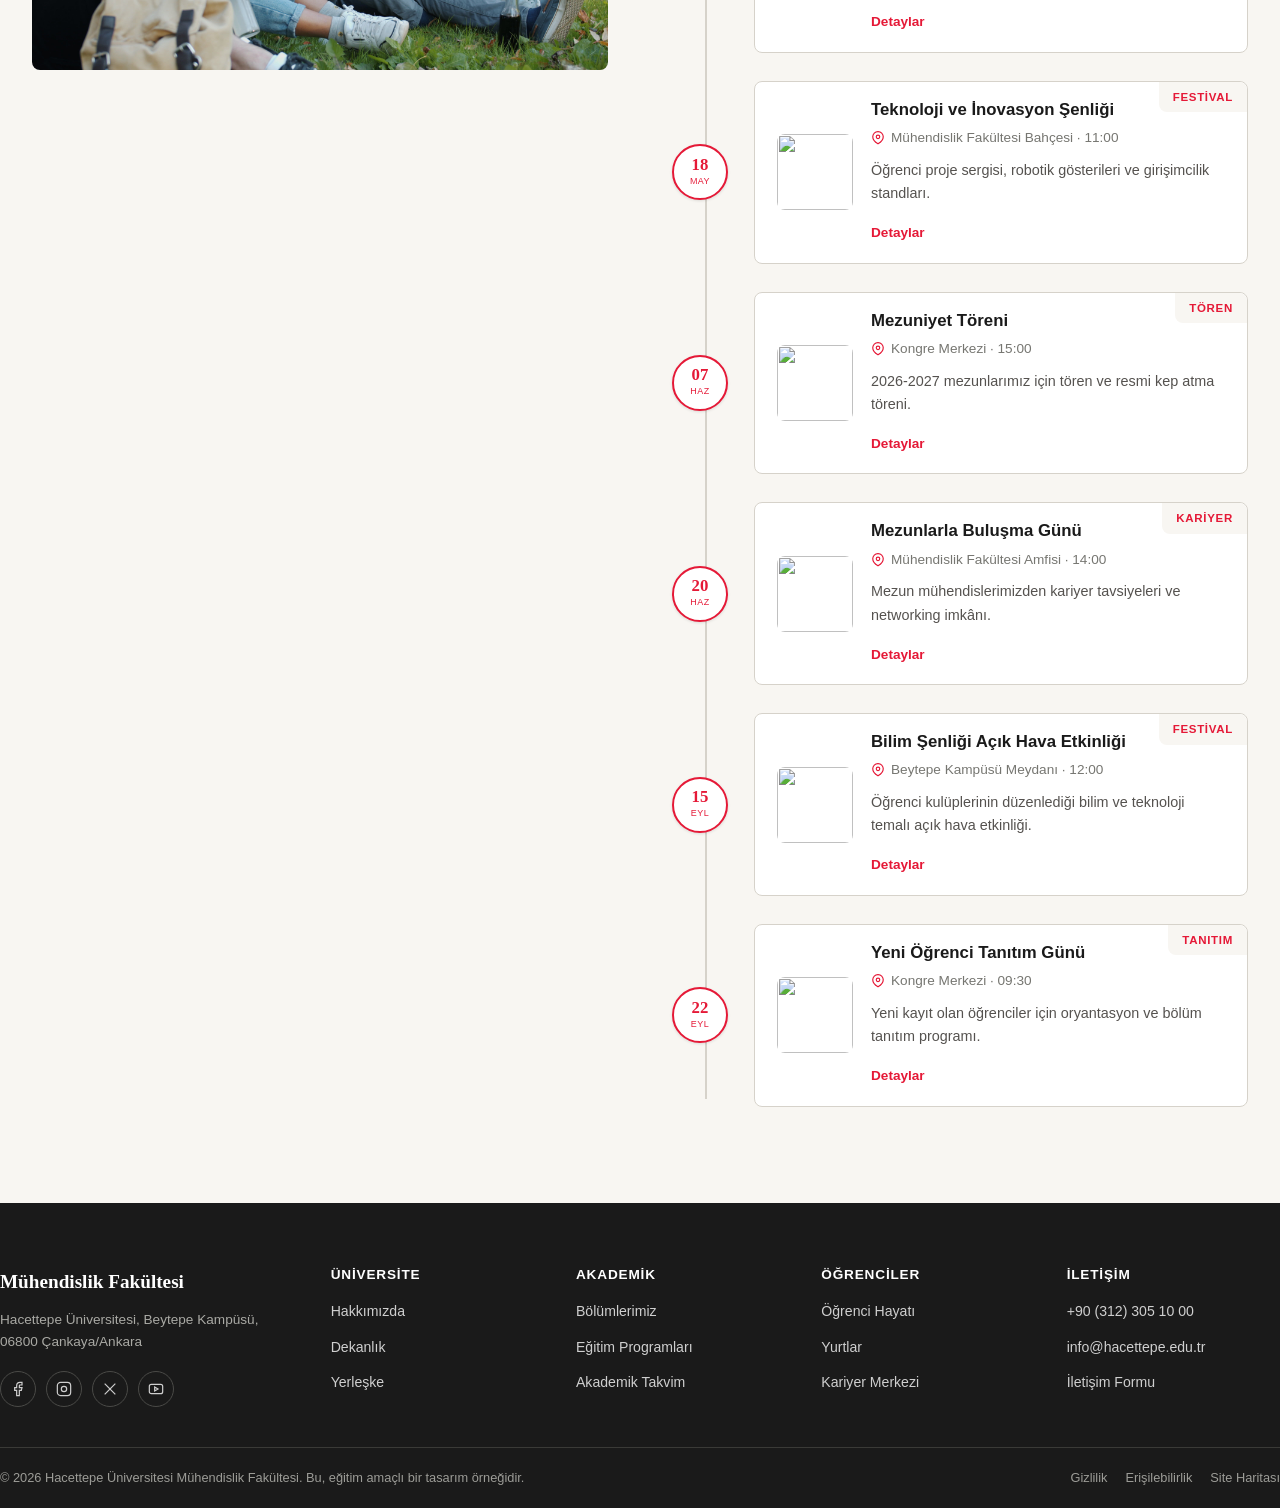
==== commit 95bba742: "ss" ====
--- a/index.html
+++ b/index.html
@@ -6,6 +6,7 @@
   <title>Hacettepe Üniversitesi Mühendislik Fakültesi | Anasayfa</title>
   <meta name="description" content="Hacettepe Üniversitesi Mühendislik Fakültesi resmi web sitesi — bölümler, araştırma laboratuvarları, öğrenci hayatı ve duyurular." />
   <link rel="stylesheet" href="css/style.css" />
+  <link rel="stylesheet" href="css/quick-access-rail.css" />
 </head>
 <body data-page="anasayfa">
   <a href="#main" class="skip-link" data-i18n="common.skipLink">İçeriğe geç</a>
@@ -829,7 +830,62 @@
     <svg viewBox="0 0 24 24" fill="none" stroke="currentColor" stroke-width="2" width="20" height="20"><line x1="12" y1="19" x2="12" y2="5"/><polyline points="5 12 12 5 19 12"/></svg>
   </button>
 
+  <!-- ===================== HIZLI ERİŞİM (QUICK ACCESS RAIL) ===================== -->
+  <div class="qar-rail" id="qarRail" data-qar-nav-offset="118">
+    <button class="qar-rail-handle" id="qarRailHandle" aria-label="Hızlı Erişim" aria-expanded="false">
+      <svg viewBox="0 0 24 24" fill="currentColor"><path d="M13 2L4 14h6l-1 8 9-12h-6l1-8z"/></svg>
+    </button>
+    <div class="qar-rail-menu">
+      <span class="qar-rail-title">Hızlı Erişim</span>
+
+      <a href="#">
+        <svg viewBox="0 0 24 24" fill="none" stroke="currentColor" stroke-width="1.8"><rect x="3" y="5" width="18" height="16" rx="2"/><line x1="3" y1="10" x2="21" y2="10"/><line x1="8" y1="3" x2="8" y2="7"/><line x1="16" y1="3" x2="16" y2="7"/></svg>
+        <span>Akademik Takvim</span>
+      </a>
+      <a href="#">
+        <svg viewBox="0 0 24 24" fill="none" stroke="currentColor" stroke-width="1.8"><circle cx="12" cy="8" r="4"/><path d="M4 20c0-4 4-6 8-6s8 2 8 6"/></svg>
+        <span>Giriş</span>
+      </a>
+      <a href="#duyurular">
+        <svg viewBox="0 0 24 24" fill="none" stroke="currentColor" stroke-width="1.8"><path d="M12 4v10M12 4l-4 3M12 4l4 3"/><circle cx="12" cy="17" r="3.2"/></svg>
+        <span>Duyurular</span>
+      </a>
+      <a href="#etkinlikler">
+        <svg viewBox="0 0 24 24" fill="none" stroke="currentColor" stroke-width="1.8"><path d="M4 19V7l8-3 8 3v12"/><path d="M4 19h16"/></svg>
+        <span>Etkinlikler</span>
+      </a>
+      <a href="#">
+        <svg viewBox="0 0 24 24" fill="none" stroke="currentColor" stroke-width="1.8"><path d="M4 5v15l4-2 4 2 4-2 4 2V5a2 2 0 00-2-2H6a2 2 0 00-2 2z"/></svg>
+        <span>Kütüphane</span>
+      </a>
+      <a href="iletisim.html">
+        <svg viewBox="0 0 24 24" fill="none" stroke="currentColor" stroke-width="1.8"><path d="M21 15a2 2 0 01-2 2H8l-4 4V5a2 2 0 012-2h13a2 2 0 012 2z"/></svg>
+        <span>Geri Bildirim</span>
+      </a>
+
+      <div class="qar-rail-divider"></div>
+      <div class="qar-rail-lang" data-qar-lang-toggle>
+        <button type="button" data-lang="tr">TR</button>
+        <button type="button" data-lang="en">EN</button>
+        <button type="button" data-lang="fr">FR</button>
+      </div>
+      <div class="qar-rail-social">
+        <a href="#" aria-label="Facebook"><svg viewBox="0 0 24 24" fill="currentColor"><path d="M14 9h3V6h-3c-2.2 0-4 1.8-4 4v2H8v3h2v6h3v-6h3l1-3h-4v-2c0-.6.4-1 1-1z"/></svg></a>
+        <a href="#" aria-label="X"><svg viewBox="0 0 24 24" fill="currentColor"><path d="M4 4l7 8.5L4.5 20H7l5-5.8L16 20h4l-7.3-8.8L19.5 4H17l-4.6 5.3L8 4z"/></svg></a>
+        <a href="#" aria-label="Instagram"><svg viewBox="0 0 24 24" fill="none" stroke="currentColor" stroke-width="1.8"><rect x="4" y="4" width="16" height="16" rx="4"/><circle cx="12" cy="12" r="3.2"/><circle cx="16.2" cy="7.8" r=".6" fill="currentColor" stroke="none"/></svg></a>
+        <a href="#" aria-label="LinkedIn"><svg viewBox="0 0 24 24" fill="currentColor"><rect x="4" y="9" width="3" height="10"/><circle cx="5.5" cy="5.5" r="1.6"/><path d="M11 9h3v1.6c.7-1 1.8-1.8 3.4-1.8 2.6 0 3.6 1.7 3.6 4.4V19h-3v-5.2c0-1.2-.4-2-1.6-2-1 0-1.6.7-1.9 1.4-.1.3-.1.6-.1 1V19h-3z"/></svg></a>
+        <a href="#" aria-label="YouTube"><svg viewBox="0 0 24 24" fill="none" stroke="currentColor" stroke-width="1.8"><rect x="3" y="6.5" width="18" height="11" rx="3"/><path d="M11 10l4 2-4 2z" fill="currentColor" stroke="none"/></svg></a>
+      </div>
+    </div>
+  </div>
+
+  <div class="qar-rail-strip" id="qarRailStrip">
+    <a href="#">Akademik Takvim</a><a href="#">Giriş</a><a href="#duyurular">Duyurular</a>
+    <a href="#etkinlikler">Etkinlikler</a><a href="#">Kütüphane</a><a href="iletisim.html">Geri Bildirim</a>
+  </div>
+
   <script src="js/i18n.js"></script>
   <script src="js/script.js"></script>
+  <script src="js/quick-access-rail.js"></script>
 </body>
 </html>
--- a/css/quick-access-rail.css
+++ b/css/quick-access-rail.css
@@ -0,0 +1,125 @@
+/* ============================================================
+   Hızlı Erişim (Quick Access) rail widget — standalone CSS
+   Sınıf öneki: .qar- (Quick Access Rail) — projenizdeki mevcut
+   .rail / .rail-menu gibi genel isimlerle çakışmaması için.
+
+   ÖZELLEŞTİRME:
+   Aşağıdaki değişkenleri KENDİ marka renklerinize göre değiştirin.
+   Bu dosya kendi başına çalışır (dışarıdan hiçbir --degisken gerektirmez);
+   sadece bu :root bloğundaki değerleri güncellemeniz yeterli.
+   ============================================================ */
+:root{
+  --qar-accent-1: #6E0D1E;      /* tab/menü gradyanının koyu ucu */
+  --qar-accent-2: #E51937;      /* tab/menü gradyanının açık ucu */
+  --qar-cta-grad: linear-gradient(135deg, #BDC1DF, #8073B5 60%, #534367); /* menü içindeki öne çıkan CTA linki (varsa) */
+  --qar-cta-text: #211C2B;
+  --qar-glow: 0 8px 30px -6px rgba(229,25,55,.55);
+  --qar-font: inherit;
+  /* mobil şerit (.qar-rail-strip) açık tema renkleri */
+  --qar-strip-bg: #FFFFFF;
+  --qar-strip-border: #E2DFEA;
+  --qar-strip-chip-border: #C7C2D6;
+  --qar-strip-hover-text: #6E0D1E;
+  --qar-strip-hover-bg: rgba(229,25,55,.12);
+}
+
+/* ---------- masaüstü rail: dar tab, hover/tıklamada menüye dönüşür ---------- */
+.qar-rail{
+  position:fixed;right:0;top:50%;transform:translateY(-50%);z-index:1000;
+  width:28px;height:112px;
+  background:linear-gradient(155deg, var(--qar-accent-1) 0%, var(--qar-accent-2) 100%);
+  border-radius:14px 0 0 14px;
+  box-shadow:var(--qar-glow);
+  overflow:hidden;
+  font-family:var(--qar-font);
+  transition:width .38s cubic-bezier(.16,.8,.4,1), height .38s cubic-bezier(.16,.8,.4,1), border-radius .3s ease, box-shadow .3s ease;
+}
+.qar-rail:hover:not(.qar-dragging),
+.qar-rail.qar-open,
+.qar-rail:focus-within{
+  width:196px;height:398px;
+  border-radius:18px;
+  box-shadow:0 20px 50px -20px rgba(0,0,0,.6);
+}
+.qar-rail-handle{
+  position:absolute;inset:0;flex:none;
+  display:flex;align-items:center;justify-content:center;
+  color:#fff;background:none;border:none;padding:0;margin:0;
+  cursor:grab;touch-action:none;
+  opacity:1;transition:opacity .16s ease;
+}
+.qar-rail-handle:active{cursor:grabbing;}
+.qar-rail:hover:not(.qar-dragging) .qar-rail-handle,
+.qar-rail.qar-open .qar-rail-handle{opacity:0;pointer-events:none;}
+.qar-rail-handle svg{width:16px;height:16px;flex:none;}
+
+.qar-rail-menu{
+  position:absolute;inset:0;
+  backdrop-filter:blur(14px) saturate(1.3);
+  -webkit-backdrop-filter:blur(14px) saturate(1.3);
+  padding:.85rem .85rem 1.15rem;
+  display:flex;flex-direction:column;gap:.15rem;
+  opacity:0;pointer-events:none;
+  transition:opacity .22s ease .08s;
+}
+.qar-rail:hover:not(.qar-dragging) .qar-rail-menu,
+.qar-rail.qar-open .qar-rail-menu,
+.qar-rail:focus-within .qar-rail-menu{
+  opacity:1;pointer-events:auto;
+}
+.qar-rail-title{
+  font-size:.66rem;letter-spacing:.16em;text-transform:uppercase;color:rgba(255,255,255,.75);
+  padding:.3rem .5rem .6rem;display:block;white-space:nowrap;
+}
+.qar-rail-menu a{
+  display:flex;align-items:center;gap:.6rem;padding:.6rem .5rem;border-radius:10px;
+  font-size:.8rem;color:#fff;white-space:nowrap;text-decoration:none;
+  transition:background .15s,transform .15s;
+}
+.qar-rail-menu a:hover{background:rgba(255,255,255,.16);transform:translateX(2px);}
+.qar-rail-menu a svg{width:15px;height:15px;flex:none;opacity:.9;}
+/* isteğe bağlı: menü içine öne çıkan bir CTA linki koymak isterseniz class="cta" ekleyin */
+.qar-rail-menu .qar-cta{
+  margin-top:.5rem;background:var(--qar-cta-grad);color:var(--qar-cta-text);font-weight:700;
+  justify-content:center;box-shadow:0 8px 26px -8px rgba(189,193,223,.55);
+}
+
+.qar-rail-divider{height:1px;background:rgba(255,255,255,.18);margin:.55rem .3rem .5rem;flex:none;}
+
+.qar-rail-lang{display:flex;gap:.3rem;padding:0 .3rem .6rem;flex:none;}
+.qar-rail-lang button{
+  flex:1;padding:.32rem 0;border-radius:8px;border:1px solid rgba(255,255,255,.35);
+  background:transparent;color:#fff;font-family:var(--qar-font);font-size:.7rem;font-weight:700;letter-spacing:.04em;
+  cursor:pointer;transition:background .15s,border-color .15s;
+}
+.qar-rail-lang button.active{background:rgba(255,255,255,.26);border-color:transparent;}
+
+.qar-rail-social{display:flex;gap:.4rem;padding:0 .3rem;justify-content:space-between;flex:none;}
+.qar-rail-social a{
+  width:26px;height:26px;border-radius:50%;flex:none;
+  display:flex;align-items:center;justify-content:center;
+  background:rgba(255,255,255,.16);color:#fff;text-decoration:none;
+  transition:background .15s,transform .15s;
+}
+.qar-rail-social a:hover{background:rgba(255,255,255,.3);transform:translateY(-2px);}
+.qar-rail-social a svg{width:13px;height:13px;flex:none;}
+
+@media (max-width:1180px){ .qar-rail{display:none;} }
+
+/* ---------- mobil/tablet: yatay kaydırılabilir chip şeridi ---------- */
+.qar-rail-strip{display:none;}
+@media (max-width:1180px){
+  .qar-rail-strip{
+    display:flex;gap:.6rem;overflow-x:auto;padding:1.1rem clamp(1.25rem,4vw,3rem);
+    background:var(--qar-strip-bg);border-bottom:1px solid var(--qar-strip-border);
+    font-family:var(--qar-font);
+  }
+  .qar-rail-strip a{
+    flex:none;font-size:.78rem;font-weight:600;padding:.5rem .9rem;border-radius:99px;
+    border:1px solid var(--qar-strip-chip-border);white-space:nowrap;color:inherit;text-decoration:none;
+    transition:border-color .15s,background .15s,color .15s;
+  }
+  .qar-rail-strip a:hover{
+    border-color:var(--qar-accent-2);background:var(--qar-strip-hover-bg);color:var(--qar-strip-hover-text);
+  }
+}
